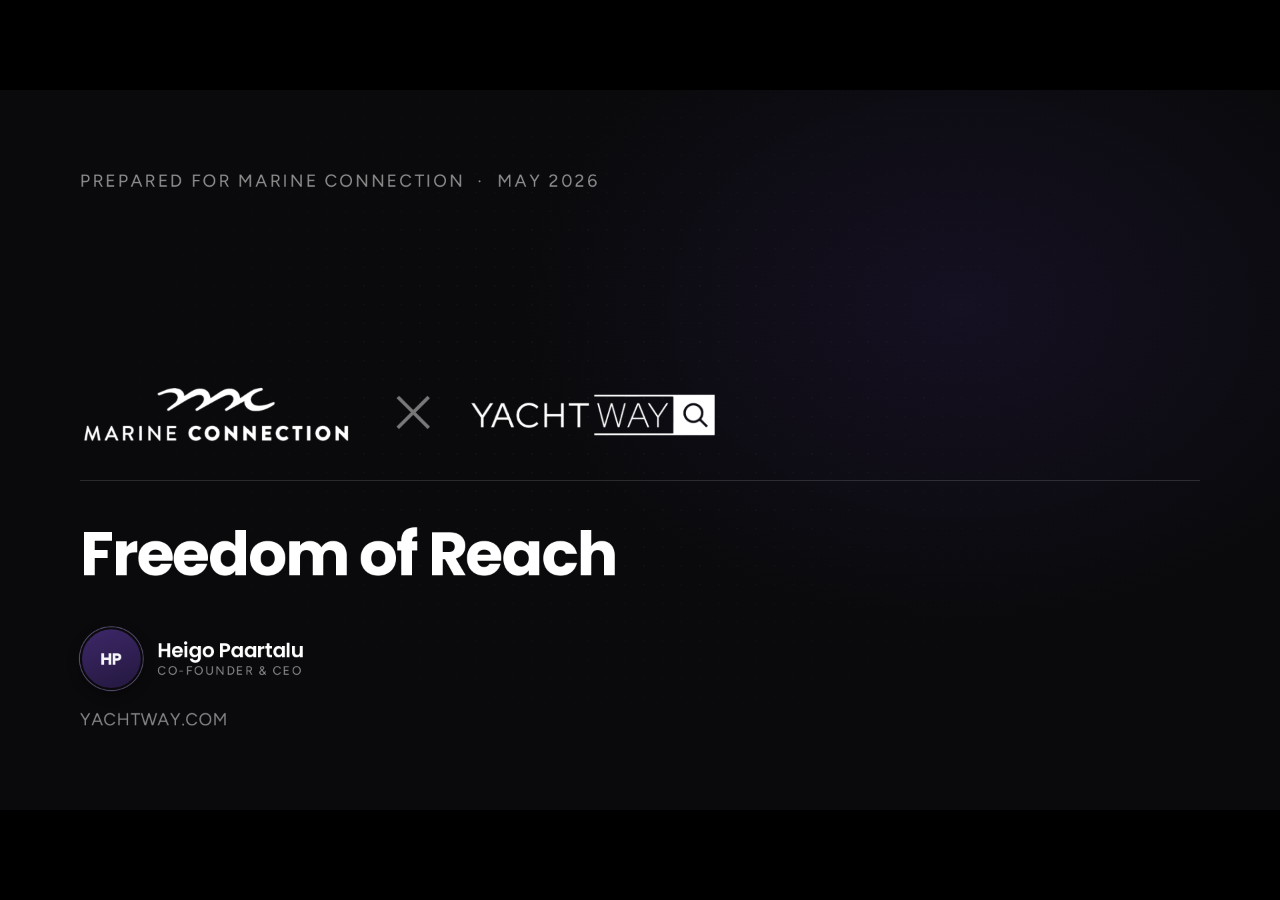
==== deck.html @ 51700440 "Add files via upload" ====
<!DOCTYPE html>
<html lang="en">
<head>
<meta charset="UTF-8" />
<title>YachtWay · Presentation</title>
<meta name="viewport" content="width=device-width, initial-scale=1.0" />
<template id="__bundler_thumbnail" data-bg-color="#1a0d33">
  <svg viewBox="0 0 1200 800" xmlns="http://www.w3.org/2000/svg">
    <rect width="1200" height="800" fill="#1a0d33"/>
    <text x="600" y="380" text-anchor="middle" font-family="Poppins, system-ui, sans-serif" font-weight="700" font-size="140" fill="#fff" letter-spacing="-4">YACHT</text>
    <text x="600" y="510" text-anchor="middle" font-family="Poppins, system-ui, sans-serif" font-weight="700" font-size="140" fill="#260754" letter-spacing="-4">WAY</text>
  </svg>
</template>
<link rel="stylesheet" href="tokens.css" />
<link rel="stylesheet" href="deck.css" />
<script src="https://unpkg.com/react@18.3.1/umd/react.development.js" integrity="sha384-hD6/rw4ppMLGNu3tX5cjIb+uRZ7UkRJ6BPkLpg4hAu/6onKUg4lLsHAs9EBPT82L" crossorigin="anonymous"></script>
<script src="https://unpkg.com/react-dom@18.3.1/umd/react-dom.development.js" integrity="sha384-u6aeetuaXnQ38mYT8rp6sbXaQe3NL9t+IBXmnYxwkUI2Hw4bsp2Wvmx4yRQF1uAm" crossorigin="anonymous"></script>
<script src="https://unpkg.com/@babel/standalone@7.29.0/babel.min.js" integrity="sha384-m08KidiNqLdpJqLq95G/LEi8Qvjl/xUYll3QILypMoQ65QorJ9Lvtp2RXYGBFj1y" crossorigin="anonymous"></script>
<script src="deck-stage.js"></script>
<script>
// Presenter sync: broadcast slide changes to a separate Presenter.html window
(function() {
  const KEY = 'yw-deck-slide';
  let bc;
  try { bc = new BroadcastChannel('yw-deck-sync'); } catch (e) {}
  window.addEventListener('message', (e) => {
    if (!e.data || typeof e.data.slideIndexChanged !== 'number') return;
    const payload = { index: e.data.slideIndexChanged, total: e.data.deckTotal || 0, t: Date.now() };
    try { localStorage.setItem(KEY, JSON.stringify(payload)); } catch (err) {}
    if (bc) bc.postMessage(payload);
  });
})();
</script>
<style>
.tbl { width:100%; border-collapse:collapse; font-size: 20px; }
.tbl th, .tbl td { padding:7px 14px; text-align:left; border-bottom:1px solid var(--b-light); vertical-align:middle; }
.tbl thead th { font-family:var(--font-mono); text-transform:uppercase; letter-spacing:.08em; font-size: 28px; color:var(--fg-muted); border-bottom:1px solid var(--b-strong); }
.tbl td.feat { font-family:var(--font-display); font-weight:600; font-size: 28px; }
.tbl td.dot { text-align:center; font-size: 28px; }
.tbl .col-us { background:rgba(74,44,138,.06); }
.tbl thead .col-us { color:#fff; background:transparent; }
.tbl thead .col-us span { display:inline-block; background:var(--accent); color:#fff; border-radius:999px; padding:6px 14px; font-family:var(--font-display); font-weight:700; font-size: 28px; letter-spacing:0; text-transform:none; }
.tbl .ck { color:var(--accent); font-weight:700; }
.tbl .dash { color:var(--fg-faint); }
.tbl.tbl-dense { font-size: 20px; }
.tbl.tbl-dense th, .tbl.tbl-dense td { padding:2px 10px; text-align:center; line-height:1.25; }
.tbl.tbl-dense td.feat { font-size: 20px; }
.tbl.tbl-dense td.dot { font-size: 28px; }
.tbl.tbl-dense thead th { font-size: 20px; }
.pill-warn { display:inline-block; background:#fde9b8; color:#7a5300; border-radius:999px; padding:2px 10px; font-family:var(--font-mono); font-size: 14px; letter-spacing:.04em; font-weight:600; }
.proof-grid { display:grid; grid-template-columns:repeat(3,1fr); gap:0; border-top:1px solid var(--b-on-dark); }
.proof-cell { padding:32px 28px; border-right:1px solid var(--b-on-dark); border-bottom:1px solid var(--b-on-dark); display:flex; flex-direction:column; gap:10px; }
.proof-cell:nth-child(3n) { border-right:none; }
.proof-num { font-family:var(--font-display); font-weight:600; font-size: 64px; line-height:1; letter-spacing:-.025em; color:#fff; }
.proof-cap { font-family:var(--font-mono); font-size: 20px; letter-spacing:.08em; text-transform:uppercase; color:rgba(255,255,255,.55); line-height:1.3; }
.layer-grid { display:grid; grid-template-columns:repeat(3,1fr); gap:24px; }
.layer { border-radius:16px; padding:20px; display:flex; flex-direction:column; gap:8px; }
.layer .item { padding:7px 0; }
.layer .name { font-family:var(--font-display); font-weight:600; font-size: 28px; color:#fff; line-height:1.2; }
.layer .meta { font-size: 20px; color:rgba(255,255,255,.62); line-height:1.35; }
.layer.earn { background:linear-gradient(150deg,#1a0d33 0%,#0a0a0c 100%); border:1px solid rgba(111,69,196,.32); }
.layer.choose { background:rgba(255,255,255,.04); border:1px solid var(--b-on-dark); }
.layer.free { background:rgba(255,255,255,.02); border:1px dashed var(--b-on-dark-strong); }
.layer h4 { font-family:var(--font-mono); font-size: 20px; letter-spacing:.12em; text-transform:uppercase; color: rgba(255,255,255,.6); margin:0; }
.layer .name { font-family:var(--font-display); font-weight:600; font-size: 28px; color:#fff; }
.layer .meta { font-size: 20px; color:rgba(255,255,255,.62); line-height:1.4; }
.layer .item { padding:12px 0; border-top:1px solid var(--b-on-dark); }
.layer .item:first-of-type { border-top:none; padding-top:0; }
.frame-stat { display:grid; grid-template-columns:1fr 1fr; gap:0; border-top:1px solid var(--b-on-dark); margin-top:24px; }
.frame-stat .cell { padding:20px 24px 20px 0; border-bottom:1px solid var(--b-on-dark); border-right:1px solid var(--b-on-dark); }
.frame-stat .cell:nth-child(2n) { border-right:none; padding-left:32px; }
.frame-stat .num { font-family:var(--font-display); font-weight:600; font-size: 64px; line-height:1; color:#fff; letter-spacing:-.02em; }
.frame-stat .lbl { font-family:var(--font-mono); font-size: 20px; letter-spacing:.08em; text-transform:uppercase; color: rgba(255,255,255,.6); margin-top:10px; line-height:1.3; }
.market-bar { display:grid; grid-template-columns:1fr 100px; gap:14px; align-items:center; padding:8px 0; border-bottom:1px solid var(--b-light); }
.market-bar .name { font-family:var(--font-display); font-weight:600; font-size: 28px; color:var(--fg); }
.market-bar .pct { font-family:var(--font-display); font-weight:700; font-size: 28px; color:var(--accent); text-align:right; letter-spacing:-.02em; }
.market-bar .track { grid-column:1/3; height:8px; background:var(--b-light); border-radius:999px; overflow:hidden; margin-top:4px; }
.market-bar .fill-bar { height:100%; background:var(--accent); border-radius:999px; }
.partner-col { display:flex; flex-direction:column; gap:12px; }
.partner-col h4 { font-family:var(--font-mono); font-size: 20px; letter-spacing:.12em; text-transform:uppercase; color: rgba(255,255,255,.6); margin:0 0 8px; padding-bottom:12px; border-bottom:1px solid var(--b-on-dark); }
.partner-col .name { font-family:var(--font-display); font-weight:600; font-size: 28px; color:#fff; line-height:1.2; }
.partner-col .sub { font-size: 20px; color:rgba(255,255,255,.55); line-height:1.4; }
.trust-grid { display:grid; grid-template-columns:1fr 1fr; gap:24px; }
.cite { font-family:var(--font-mono); font-size: 20px; color:rgba(255,255,255,.4); letter-spacing:.04em; line-height:1.5; }
.is-light .cite, .is-light-alt .cite { color:var(--fg-faint); }
</style>
<script type="application/json" id="speaker-notes">
[
  "Thank you for the time. I am Heigo, co-founder and CEO of YachtWay. We have built something specifically relevant for a brokerage like HMY, and I want to walk you through how it would benefit you. Three parts today: where buyers actually start, what we have built to capture that, and how this lands for HMY specifically. Then a live walkthrough. Questions anytime.",
  "Where buyers actually start. The NMMA, the National Marine Manufacturers Association, commissioned Ipsos, a global market research firm, to study exactly this. Fifteen hundred buyers, surveyed in 2025. What they found was that the majority start with friends and family, articles, social media, and YouTube.\nListing sites do not even crack the top four - pretty ironic but we knew that. \n\nLegacy listing platforms are not where buyers discover boats. They are where buyers look up your phone number after they have already seen the vessel they like somewhere else.\n\nThis study is the cornerstone of what YachtWay was built on.",
  "Discovery happens on socials. Decisions are made on the listing site. And that deserves more than a 90s experience. Modern tools, video, 3D tours, performance data, scheduling. That is the part YachtWay invests in.",
  "And here is the proof, on your own listing. I ran this incognito, the same way a buyer would. Search yachts for sale on Google. Position one, YachtWorld, the legacy incumbent. Position two, YachtWay. Position four, HMY Yachts. Between you and YachtWorld on page one of Google, sits one listing platform. That is YachtWay. Scroll five pages. No other listing platform appears. The only company sending buyers down the funnel toward HMY, that you are not paying tens of thousands of dollars a month to, is the one in second place.",
  "And this is where they land. Award-winning design. Modern, clean, built for one thing, make buying a yacht feel simple. Live streams up top, vessels for sale below, filters that actually work. Everything a serious buyer needs to evaluate and shortlist in one place. We did not build a listing wall. We built a buying experience that educates and converts.",
  "Same Semrush export, same date, April 2026. Four numbers. First, organic growth, we are up two hundred and thirty-one times in twenty-four months, while the legacy incumbent dropped sixty percent over the same window. Second, visits per listing, we deliver over four visitors per listing per month. The next three platforms combined deliver zero point seven seven. Third, social reach, two point one eight million people every month across YouTube, Instagram, Facebook, roughly twice the legacy and challenger sites combined. Fourth, Google. Run an incognito search for yachts for sale. Page one is YachtWorld, Boat International, YachtWay, IYC. We are the only listing platform besides legacy on the front page. Scroll five pages, nobody else appears.",
  "And This is the last thirty days. April to May 2026, U.S. organic search. YachtWay grew thirty-four percent in a single month. Every other platform we track either declined or barely held even. ",
  "Distribution is the whole game. 2.2 million followers across five owned channels. Thirty million views in the last ninety days. A hundred and four thousand hours of watch time on YouTube. Seventy-two thousand net new followers in a single quarter. Seventy-one percent of the YouTube Main audience sits in the thirty-five to sixty-four age bracket, the luxury yacht bracket, and twenty-eight percent of views come from the United States. This is the audience that buys yachts. Buyers find boats on social, they research on YachtWay. Both audiences live here.",
  "The market is no longer won at the listing stage. It is won at discovery, on social, where buyers form brand preference before they ever search for a specific boat. Every year, more brands launch. Competition for attention tightens. The shipyards capturing buyers today are the ones present in the buyer’s feed, not the ones waiting at the bottom of a search funnel. If your brand is not in the discovery stage, no listing platform can recover the buyer. The neighborhood matters, and so does the moment the buyer arrives there.",
  "Now the receipts. This is MarineSource on Semrush, pulled May 20. Two hundred and six thousand backlinks. Almost twenty thousand keywords. Authority 24. And organic traffic, six hundred and twenty-six visits a month, down eleven percent. ",
  "Rightboat. Authority 37, the highest of this group. Five hundred and eighty thousand backlinks. Fifty thousand keywords. Organic traffic thirty-six thousand a month, up two point three percent. Treading water at best.",
  "Yachtr. Authority 32. Two hundred and twenty-three thousand backlinks. Organic traffic two thousand nine hundred visits a month, down seventy-one percent. The collapse is real and it is happening in real time.",
  "And now look at YachtWorld  Authority score 58. Thirteen point four million backlinks. Five hundred and twelve thousand organic keywords. Organic traffic eight hundred and one thousand a month. And while it looks flat. Until you zoom out. Over the last twenty-four months they have lost roughly twenty percent of their organic traffic. For a brand this size, twenty percent is an alarming number and a lot of traffic walking out the door. The signal is clear. Backlinks and domain score are no longer the main drivers of search performance. Google's ranking requirements have changed. The biggest legacy platform has all the legacy SEO advantages, and is still bleeding.",
  "And here we are. YachtWay. Authority 28, not the highest. Only seventeen hundred backlinks, the lowest of the group. But organic traffic twenty-two thousand two hundred, up thirty-one percent. And sixteen thousand four hundred keywords, up eight percent. We are not winning on legacy SEO metrics. We are winning on what comes next. And btw we have done it with less than 3000 listings on the pltatform with 1700 backlinks. ",
  "Website features. One modern site, every part of your business in it. Brands, team, catalog, about, events, news. New listing on YachtWay? It posts to your website automatically. Leads route straight to your inbox. Mobile-first, fast, branded as you. You update once, everything stays in sync.",
  "Before we dive into individual features, here is what they all live inside. This is the YachtWay listing page. One page, one link, everything a buyer needs. Video, 3D Tour, photos, specs, NautiX range calculator, Ask Waylo chat trained on this specific vessel, your contact card pinned. Today most brokers send their buyers a PDF. The buyer opens it, reads it, closes it, and goes back to Google. With a YachtWay link, the buyer never has to leave. Every minute they spend exploring stays inside your sales funnel. Your name, your face, your phone, stays at the top of the page. This is the wrapper that ties everything you are about to see together.",
  "Buyer experience. Three tools that shorten the sales cycle. Three D Tour, NautiX, Ask Waylo. The walkthrough so buyers see the boat before they board. The trip calculator so they know if the boat fits their life. The AI so they get answers at two in the morning. The buyer arrives on the call already knowing the boat.",
  "",
  "Schedule a Tour. The buyer picks a time slot from your live calendar. In-person or video. Times shown in the vessel's local timezone. Confirmed request lands in your inbox with name, email, and phone number. You stop chasing. They commit before they show up.",
  "YachtWay LIVE. The way I want you to think about it is, one showing equals one hundred showings. The broker streams the boat live, from the dock or from the deck. Buyers around the world tune in at the same time. After the session ends, we repost it to the YachtWay YouTube channel, which is over five hundred thousand subscribers, and across our social feeds. One showing keeps generating views and inquiries for weeks. The view count sits on the listing as social proof. Sales cycles shrink because by the time a serious buyer reaches you, they have already seen the boat move.",
  "Events. You can build a private event, add the vessels on display, set the hours, invite specific buyers, and share one link. Track every metric, guests, RSVPs, views, impressions, pending requests. This turns into a private boat show, runnable every week, with full attribution.",
  "Operations. The paperwork and the inventory, both handled. EasySign covers every doc, purchase agreements, listing agreements, commission docs, sent for signing, status tracked, all in one place. IYBA API sync brings your entire inventory across in one click, synced twice a day. No double-entry, no chasing.",
  "Listing Performance. Every new listing in your network is scored two ways the day it goes live. Heat Score grades the listing quality, photos, video, three D tour, spec depth, response time. Market Position grades the price against live market comps. Weekly digest in your inbox. Sort by score, the bottom of the list is your call list.",
  "Authorized dealer filter. This is a first in the industry. Buyers can sort yachts for sale by your authorized dealers in their region. New and pre-owned, side by side. Your brand integrity surfaced directly in search. No third-party listings polluting the result. Buyers in Monaco see the closest authorized dealer. Buyers in Miami see theirs. Every yacht in those results is sold by someone you stand behind.",
  "",
  "Price Range and Warranty. The single biggest reason buyers walk past a listing, no price. Ninety-eight percent of them do not reach out when the number's hidden. They scroll. They do not email. They are gone. We get it: new vessels vary by options and trim. So we built Price Range. Enter the base price and the fully-loaded price. Buyers see the window, you stay in control of the conversation. Same slide: warranty info. General, engine, hull, generator. Each with an expiration date. And buyers can filter for boats still under warranty, that is a search bucket nobody else surfaces today.",
  "NautiX performance data. For shipyards, we need real engine and speed data on every model. Send us the spreadsheet, one row per RPM, with speed and gallons per hour. We map it once and every listing of that model inherits accurate range, fuel burn, and trip estimates. One file per model covers every dealer carrying your boat. Buyers pre-qualify themselves on the range. You get serious leads, not browsers.",
  "YachtWay Studio. This is our in-house production team, available worldwide. Photo and video, 3D Tour, helicopter aerial, and the Spotlight on-camera walkthrough. Every shoot ships in 48 to 72 hours, edited, color-corrected, and ready to publish. And every shoot is automatically promoted across YachtWay's 1.9 million followers, no extra cost. Pricing is per foot. Standard 21 dollars per foot for Photo and Video, 8 per foot for 3D Tour. Become a Pass Holder for 199 a month and save 30 percent on every shoot. That is roughly 10 dollars off per foot, so the pass pays for itself in three bookings a year.",
  "AI Photo Enhance. For dealers outside our Studio service area or anyone with weak listing photos. Upload your existing image, our AI removes the trailer, drops the marina background, repaints the scene as open water, fixes the lighting. Result is a hero photo that stops the scroll. One enhanced image per listing, fully transparent to buyers, no watermark. Two dollars per image in the US, two Euro in Europe.",
  "Website redesign. The site is the dealership's front door. If buyers land there and the experience is dated, the entire pitch falls flat. We rebuild it on YachtWay infrastructure with live inventory sync. Branded storefront, dedicated SEO surface, every listing updated automatically. Same domain, same brand, modern shell. No more outdated brochure-ware.",
  "API Feed Pitch. The catalog. Every listing you create on YachtWay lands on your website automatically. Buyers get the same filters they already know from yachtway.com, make, model, condition, brand, length, price, location. Your full inventory, organized like a real platform, branded as you. One source of truth. One feed, two storefronts.",
  "API Feed Pitch. The listing page. Click into any vessel and the full YachtWay experience carries over. Schedule a Tour, NautiX, Waylo, 3D Tour, LIVE viewings, Events. The same depth buyers get on yachtway.com, branded as your company. Buyers stay longer, ask better questions, and arrive ready to talk.",
  "",
  "Data privacy. SOC 2 Type 1 and Type 2 certified. GDPR compliant. CCPA aligned. Those are the boxes we tick. The substance of what that means is the next slide.",
  "Pricing. Nineteen dollars per broker per month for the full platform, unlimited listings, all the tools. Sixty-nine per location per month for the branded storefront and dedicated SEO surface tied to that office. That is it. No setup fee, no signature platform line item, no syndication add-on, no per-listing fee. We will get into what we send back to brokers in revenue share later. For now, that is the unit math.",
  "Demo. Let me break from the deck and spend the rest of the time live. Tell me where to start.",
  "",
  ""
]
</script>
</head>
<body>
<!-- Hidden preload of team photos. The standalone bundler inlines each img
     here as a data: URL. The cover presenter strip resolves photo paths
     coming in via cfg.presenters[] back to these inlined data: srcs at
     render time. In dev (non-bundled), the paths already match so this is
     a no-op. Keep in sync with Sales Config's TEAM array. -->
<div id="team-photo-preload" style="display:none;" aria-hidden="true">
  <img data-team-photo="assets/team/debbie-pettibone-sm.png" src="assets/team/debbie-pettibone-sm.png" alt="">
  <img data-team-photo="assets/team/gianmarco-sessa-sm.png"  src="assets/team/gianmarco-sessa-sm.png"  alt="">
  <img data-team-photo="assets/team/heigo-paartalu-sm.png"   src="assets/team/heigo-paartalu-sm.png"   alt="">
  <img data-team-photo="assets/team/kristi-smith-sm.png"     src="assets/team/kristi-smith-sm.png"     alt="">
  <img data-team-photo="assets/team/mavil-gonzalez-sm.png"   src="assets/team/mavil-gonzalez-sm.png"   alt="">
</div>

<deck-stage width="1920" height="1080" data-om-id="b5da28be:7" style="--deck-rail-w: 188px;">

<!-- 01, COVER ───────────────────────────────────────────── -->
<section data-label="01 Cover" class="is-hero" data-om-id="b5da28be:8" data-screen-label="01 01 Cover" data-om-validate="no_overflowing_text,no_overlapping_text,slide_sized_text" data-deck-slide="0">
  <style>
    section[data-label="01 Cover"] .cover-presenters {
      display: flex;
      align-items: center;
      gap: 22px;
    }
    section[data-label="01 Cover"] .cp-stack {
      display: flex;
      align-items: center;
      flex-shrink: 0;
    }
    section[data-label="01 Cover"] .cp-stack .cp-avatar + .cp-avatar {
      margin-left: -24px;
    }
    section[data-label="01 Cover"] .cp-avatar {
      width: 88px;
      height: 88px;
      border-radius: 50%;
      overflow: hidden;
      background: linear-gradient(160deg, rgba(111,69,196,.5), rgba(74,44,138,.4));
      border: 3px solid #0a0a0c;
      box-shadow: 0 0 0 1.5px rgba(182,157,232,.5), 0 6px 18px rgba(0,0,0,.4);
      display: grid;
      place-items: center;
      flex-shrink: 0;
    }
    section[data-label="01 Cover"] .cp-avatar img {
      width: 100%;
      height: 100%;
      object-fit: cover;
    }
    section[data-label="01 Cover"] .cp-initials {
      font-family: var(--font-display);
      font-weight: 700;
      font-size: 24px;
      color: rgba(255,255,255,.95);
      letter-spacing: -.01em;
    }
    section[data-label="01 Cover"] .cp-meta {
      display: flex;
      flex-direction: column;
      gap: 2px;
      min-width: 0;
    }
    section[data-label="01 Cover"] .cp-name {
      font-family: var(--font-display);
      font-weight: 600;
      font-size: 30px;
      line-height: 1.15;
      letter-spacing: -.01em;
      color: #fff;
    }
    section[data-label="01 Cover"] .cp-title {
      font-family: var(--font-mono);
      font-size: 18px;
      letter-spacing: .14em;
      text-transform: uppercase;
      color: rgba(255,255,255,.55);
    }
    /* Multi-presenter rows. Each person on its own line. */
    section[data-label="01 Cover"] .cp-people {
      display: flex;
      flex-direction: column;
      gap: 8px;
    }
    section[data-label="01 Cover"] .cp-person {
      display: flex;
      align-items: baseline;
      gap: 12px;
      line-height: 1.2;
    }
    section[data-label="01 Cover"] .cp-pname {
      font-family: var(--font-display);
      font-weight: 600;
      font-size: 24px;
      letter-spacing: -.01em;
      color: #fff;
    }
    section[data-label="01 Cover"] .cp-pdiv {
      color: rgba(255,255,255,.35);
      font-family: var(--font-display);
      font-size: 20px;
    }
    section[data-label="01 Cover"] .cp-ptitle {
      font-family: var(--font-mono);
      font-size: 20px;
      letter-spacing: .12em;
      text-transform: uppercase;
      color: rgba(255,255,255,.55);
    }
  </style>
  <div class="dot-grid" data-om-id="b5da28be:9"></div>
  <div class="glow" data-om-id="b5da28be:10"></div>
  <div class="row between" style="position:relative;" data-om-id="b5da28be:11">
    <div class="mono" style="color: rgba(255,255,255,.55); letter-spacing: .14em;" data-om-id="b5da28be:12">PREPARED FOR MARINE CONNECTION &nbsp;·&nbsp; MAY 2026</div>
  </div>
  <div class="end" style="position:relative;" data-om-id="b5da28be:13">
    <!-- Lockup, center stage -->
    <div style="display:flex; align-items:center; gap: 56px; padding: 24px 0 36px; border-bottom: 1px solid rgba(255,255,255,.18);" data-om-id="b5da28be:14">
      <img data-dealer-logo alt="Dealer logo" src="[data-uri]" alt="Marine Connection" style="height: 96px; width: auto; display: block; filter: brightness(0) invert(1);" data-om-id="7225aadf:17">
      <span style="font-family: var(--font-display); font-weight: 200; font-size: 124px; color: rgba(255,255,255,.45); line-height: 1; letter-spacing: -.02em;" data-om-id="b5da28be:16">×</span>
      <img src="assets/brand/yachtway-white.png" alt="YachtWay" style="height: 61px; width: auto; display: block;" data-om-id="b5da28be:15">
    </div>
    <div class="spacer-lg" data-om-id="b5da28be:18"></div>
    <h1 class="h-cover" style="font-size: 92px; line-height: 1.0; display: flex; flex-direction: column; gap: 6px; margin: 0;" data-om-id="b5da28be:19"><em class="grad-frag" style="font-style:normal;display:block;">Freedom of Reach</em></h1>
    <div class="spacer-lg" data-om-id="51a2bbc1:24"></div>
    <div class="cover-presenters" data-presenter-strip>
      <!-- Presenter avatars + names. Rendered by personalization script
           from cfg.presenters (or cfg.presenterName / cfg.presenterTitle).
           Static fallback below is what shows when no config is applied. -->
      <div class="cp-stack">
        <div class="cp-avatar"><span class="cp-initials">HP</span></div>
      </div>
      <div class="cp-meta">
        <div class="cp-name">Heigo Paartalu</div>
        <div class="cp-title">Co-founder &amp; CEO</div>
      </div>
    </div>
    <div class="mono" style="color: rgba(255,255,255,.5); margin-top: 28px;" data-om-id="b5da28be:27">YACHTWAY.COM</div>
  </div>
  <div class="slide-meta" data-om-id="b5da28be:28"><span data-om-id="b5da28be:29">YachtWay × Marine</span></div>
</section>

<!-- 04, MARKET (light) ──────────────────────────────────── -->
<section data-label="02 Market" class="is-light" data-om-id="b5da28be:56" data-screen-label="02 02 Market" data-om-validate="no_overflowing_text,no_overlapping_text,slide_sized_text" data-deck-slide="1">
  <div class="eyebrow" data-om-id="b5da28be:57">Market</div>
  <div class="spacer" data-om-id="b5da28be:58"></div>
  <h2 class="h-1" style="font-size: 56px; line-height: 1.0;" data-om-id="b5da28be:59">The modern buyer does not start on a <em class="grad-frag" data-om-id="b5da28be:60">listing platform.</em></h2>
  <p class="body" style="margin-top: 12px; max-width: 1500px; color: var(--fg-muted); font-size: 24px;" data-om-id="b5da28be:63">NMMA / Ipsos, 1,500 respondents, fielded Aug–Sep 2025, published March 2026.</p>
  <div class="end" style="display: grid; grid-template-columns: 1.4fr 1fr; gap: 80px;" data-om-id="b5da28be:65">
    <div data-om-id="b5da28be:66">
      <div class="mono" style="color: var(--fg-muted); margin-bottom: 18px;" data-om-id="b5da28be:67">RECENT BUYERS · MOST INFLUENTIAL RESOURCES</div>
      <div class="market-bar" data-om-id="b5da28be:68">
        <div class="name" data-om-id="b5da28be:69">Friends, family, or colleagues</div>
        <div class="pct" data-om-id="b5da28be:70">36%</div>
        <div class="track" data-om-id="b5da28be:71"><div class="fill-bar" style="width: 100%;" data-om-id="b5da28be:72"></div></div>
      </div>
      <div class="market-bar" data-om-id="b5da28be:73">
        <div class="name" data-om-id="b5da28be:74">Online articles and reviews</div>
        <div class="pct" data-om-id="b5da28be:75">34%</div>
        <div class="track" data-om-id="b5da28be:76"><div class="fill-bar" style="width: 94%;" data-om-id="b5da28be:77"></div></div>
      </div>
      <div class="market-bar" data-om-id="b5da28be:78">
        <div class="name" data-om-id="b5da28be:79">Social media</div>
        <div class="pct" data-om-id="b5da28be:80">33%</div>
        <div class="track" data-om-id="b5da28be:81"><div class="fill-bar" style="width: 92%;" data-om-id="b5da28be:82"></div></div>
      </div>
      <div class="market-bar" data-om-id="b5da28be:83">
        <div class="name" data-om-id="b5da28be:84">YouTube &amp; video content</div>
        <div class="pct" data-om-id="b5da28be:85">29%</div>
        <div class="track" data-om-id="b5da28be:86"><div class="fill-bar" style="width: 81%;" data-om-id="b5da28be:87"></div></div>
      </div>
    </div>
    <div style="display: flex; flex-direction: column; gap: 24px; padding-top: 36px;" data-om-id="b5da28be:88">
      <div class="card-light" style="background: var(--bg-dark); color: #fff; border: none;" data-om-id="b5da28be:89">
        <div class="mono" style="color: rgba(255,255,255,.6); margin-bottom: 14px;" data-om-id="b5da28be:90">NOT IN THE TOP CITED</div>
        <div class="h-4" style="color: #fff; font-size: 28px;" data-om-id="b5da28be:91">Generic listing aggregators.</div>
        <p class="small" style="color: rgba(255,255,255,.65); margin-top: 14px;" data-om-id="b5da28be:92">Source: Discover Boating &amp; Ipsos, <em style="font-size: 26px;" data-om-id="b5da28be:93">Charting a Course for Growth, Handbook for Dealers</em>, March 2026.</p>
      </div>
      <p class="body" style="font-size: 28px;" data-om-id="b5da28be:94">The study's recommendation for dealers reads: <strong style="color: var(--fg);" data-om-id="b5da28be:95">"highly engaging, mobile-friendly tools that let users easily compare models."</strong> That is a description of YachtWay.</p>
    </div>
  </div>
  <div class="slide-meta" data-om-id="b5da28be:96"><span data-om-id="b5da28be:97">Market</span></div>
</section>

<section data-label="03 The Realization" class="is-hero" data-om-id="b5da28be:277" data-screen-label="03 03 The Realization" data-om-validate="no_overflowing_text,no_overlapping_text,slide_sized_text" data-deck-slide="2">
  <div class="dot-grid" data-om-id="b5da28be:278"></div>
  <div class="glow" data-om-id="b5da28be:279"></div>
  <div class="end" style="position: relative; display: flex; flex-direction: column; justify-content: center; gap: 32px; padding-top: 0;" data-om-id="b5da28be:280">
    <div class="mono" style="color: rgba(255,255,255,.5); letter-spacing: .18em;" data-om-id="b5da28be:281">3, THE REALIZATION</div>
    <div style="font-family: var(--font-display); font-weight: 700; font-size: 124px; line-height: 1.08; letter-spacing: -.04em; color: #fff; max-width: 1700px;" data-persona-copy='{"dealer":"Every lead on a legacy platform started somewhere. Today, <span style=\"color:#fff;text-shadow:-4px -4px 0 #260754, 4px -4px 0 #260754, -4px 4px 0 #260754, 4px 4px 0 #260754, -4px 0 0 #260754, 4px 0 0 #260754, 0 -4px 0 #260754, 0 4px 0 #260754;\">it starts on YachtWay</span>.","shipyard":"Your brand should not live in a <span style=\"color:#fff;text-shadow:-4px -4px 0 #260754, 4px -4px 0 #260754, -4px 4px 0 #260754, 4px 4px 0 #260754, -4px 0 0 #260754, 4px 0 0 #260754, 0 -4px 0 #260754, 0 4px 0 #260754;\">bad neighborhood online</span>."}' data-om-id="b5da28be:283">
      Every lead on a legacy platform started somewhere. Today, it usually starts on YachtWay.
    </div>
  </div>
  <div class="slide-meta" data-om-id="b5da28be:284"><span data-om-id="b5da28be:285">The realization</span></div>
</section>

<!-- THE REALIZATION ───────────────────────────────────── -->




<section data-label="05 Google Page 1" data-om-id="88d44658:497" data-screen-label="05 05 Google Page 1" data-om-validate="no_overflowing_text,no_overlapping_text,slide_sized_text" data-deck-slide="4">
  <div class="glow" data-om-id="88d44658:498"></div>
  <div class="dot-grid" data-om-id="88d44658:499"></div>
  <style>
    section[data-label="05 Google Page 1"] .serp-grid {
      display: grid;
      grid-template-columns: 0.8fr 1.2fr;
      gap: 56px;
      align-items: center;
      padding-top: 28px;
    }
    section[data-label="05 Google Page 1"] .serp-text {
      display: flex;
      flex-direction: column;
      gap: 22px;
    }
    section[data-label="05 Google Page 1"] .serp-callout {
      display: flex;
      flex-direction: column;
      gap: 10px;
      padding: 22px 28px;
      border-left: 3px solid var(--accent-on-dark);
      background: rgba(111,69,196,.06);
      border-radius: 0 14px 14px 0;
    }
    section[data-label="05 Google Page 1"] .serp-callout .pos {
      font-family: var(--font-mono);
      font-size: 16px;
      letter-spacing: .16em;
      color: rgba(255,255,255,.6);
      text-transform: uppercase;
    }
    section[data-label="05 Google Page 1"] .serp-callout .who {
      font-family: var(--font-display);
      font-weight: 700;
      font-size: 36px;
      line-height: 1.1;
      letter-spacing: -.02em;
      color: #fff;
    }
    section[data-label="05 Google Page 1"] .serp-img {
      position: relative;
    }
    section[data-label="05 Google Page 1"] .serp-img img {
      width: 100%;
      max-height: 760px;
      object-fit: contain;
      border-radius: 16px;
      box-shadow: 0 32px 80px -32px rgba(0,0,0,.7), 0 0 0 1px rgba(255,255,255,.08);
    }
  </style>

  <div class="eyebrow" data-om-id="88d44658:500">Google · "yachts for sale"</div>
  <div class="spacer" data-om-id="88d44658:501"></div>
  <h2 class="h-1" data-om-id="88d44658:502">Page 1 of Google has only two listing platforms. <em class="grad-frag" data-om-id="88d44658:503">Only one feels built for today.</em></h2>

  <div class="end" data-om-id="88d44658:504">
    <div class="serp-grid" data-om-id="88d44658:505">
      <div class="serp-text" data-om-id="88d44658:506">
        <p style="margin: 0; font-size: 26px; line-height: 1.4; color: rgba(255,255,255,.78);" data-om-id="88d44658:507"><strong style="color: #fff;" data-om-id="233f7b88:134">100,000+ people a month</strong> search "yachts for sale". YachtWay is one of the top results.</p>

        <div style="display: flex; flex-direction: column; gap: 12px; padding-top: 6px;" data-om-id="88d44658:508">
          <div class="serp-callout" data-om-id="88d44658:509">
            <div class="pos" data-om-id="88d44658:510">Position 1</div>
            <div class="who" data-om-id="88d44658:511">YachtWorld <span style="color: rgba(255,255,255,.5); font-weight: 500; font-size: 24px;" data-om-id="88d44658:512">· legacy incumbent</span></div>
          </div>
          <div class="serp-callout" style="border-left-color: #fff; background: rgba(255,255,255,.08);" data-om-id="88d44658:513">
            <div class="pos" style="color: #fff;" data-om-id="88d44658:514">Position 2</div>
            <div class="who" data-om-id="88d44658:515">YachtWay <span style="color: rgba(255,255,255,.6); font-weight: 500; font-size: 24px;" data-om-id="88d44658:516">· the only modern platform on page 1, climbing while everyone else fades</span></div>
          </div>
          <div class="serp-callout" style="border-left-color: rgba(255,255,255,.4); background: rgba(255,255,255,.02); display:none;" data-om-id="88d44658:517">
            <div class="pos" style="color: rgba(255,255,255,.6);" data-om-id="88d44658:518">Position 4</div>
            <div class="who" data-om-id="88d44658:519">Marine Connection <span style="color: rgba(255,255,255,.5); font-weight: 500; font-size: 24px;" data-om-id="88d44658:520">· your listing</span></div>
          </div>
        </div>

        <p style="margin: 12px 0 0; font-size: 22px; line-height: 1.4; color: rgba(255,255,255,.62);" data-om-id="88d44658:521">The next listing platform does not show up for another 3 to 5 pages.</p>
      </div>
      <div class="serp-img" data-om-id="88d44658:522">
        <img src="assets/serp/yachts-for-sale.png" alt="Google search results for yachts for sale" data-om-id="88d44658:523">
      </div>
    </div>
  </div>

  <div class="slide-meta" data-om-id="88d44658:524"><span data-om-id="88d44658:525">Google · Page 1</span></div>
</section>

<!-- 04b HMY COST -->



<!-- 05b YACHTWAY HOMEPAGE · the buying experience ──────────── -->
<section data-label="05b Homepage" data-screen-label="06 05b Homepage" data-om-validate="no_overflowing_text,no_overlapping_text,slide_sized_text" data-om-id="233f7b88:153" data-deck-slide="5">
  <div class="glow" data-om-id="233f7b88:154"></div>
  <div class="dot-grid" data-om-id="233f7b88:155"></div>

  <style>
    section[data-label="05b Homepage"] .hp-wrap {
      position: relative;
      padding-top: 0;
      display: grid;
      grid-template-columns: 1fr;
      gap: 20px;
    }
    section[data-label="05b Homepage"] .hp-headline {
      display: flex; flex-direction: column; gap: 16px;
      max-width: 1500px;
      margin: 0 auto;
      text-align: center;
      position: relative;
      z-index: 2;
    }
    section[data-label="05b Homepage"] .hp-headline h2 {
      margin: 0;
      font-family: var(--font-display);
      font-weight: 700;
      font-size: 56px;
      line-height: 1.05;
      letter-spacing: -.025em;
      color: #fff;
    }
    section[data-label="05b Homepage"] .hp-headline h2 em {
      font-style: normal;
      color: #fff;
      -webkit-text-fill-color: #fff;
      background: none;
    }
    section[data-label="05b Homepage"] .hp-headline p {
      margin: 0;
      font-size: 24px; line-height: 1.45;
      color: rgba(255,255,255,.70);
      max-width: 900px;
      align-self: center;
    }
    section[data-label="05b Homepage"] .hp-awards {
      display: flex;
      align-items: center;
      gap: 14px;
      margin-bottom: 16px;
    }
    section[data-label="05b Homepage"] .hp-awards .rdot {
      width: 144px; height: 144px;
      flex-shrink: 0;
      display: grid; place-items: center;
      background: #fff;
      border-radius: 14px;
      padding: 14px;
    }
    section[data-label="05b Homepage"] .hp-awards .rdot img {
      width: 100%; height: 100%; display: block;
      object-fit: contain;
    }
    }
    section[data-label="05b Homepage"] .hp-awards .meta {
      display: flex; flex-direction: column; gap: 2px;
      line-height: 1.1;
    }
    section[data-label="05b Homepage"] .hp-awards .count {
      font-family: var(--font-display);
      font-weight: 700;
      font-size: 36px;
      letter-spacing: -.02em;
      color: #fff;
    }
    section[data-label="05b Homepage"] .hp-awards .label {
      font-family: var(--font-mono);
      font-size: 16px;
      letter-spacing: .14em;
      text-transform: uppercase;
      color: rgba(255,255,255,.65);
    }
    section[data-label="05b Homepage"] .hp-frame-wrap {
      position: relative;
      max-width: 1700px;
      margin: 0 auto;
      width: 100%;
    }
    section[data-label="05b Homepage"] .hp-glow-bg {
      position: absolute;
      inset: -40px -40px auto -40px;
      height: 60%;
      background: radial-gradient(ellipse at center, rgba(111,69,196,.45) 0%, rgba(111,69,196,0) 70%);
      filter: blur(40px);
      pointer-events: none;
      z-index: 0;
    }
    section[data-label="05b Homepage"] .hp-frame {
      position: relative;
      z-index: 1;
      background: #1a1a1a;
      border-radius: 16px 16px 0 0;
      overflow: hidden;
      box-shadow:
        0 40px 120px rgba(0,0,0,.6),
        0 0 0 1px rgba(255,255,255,.08);
    }
    section[data-label="05b Homepage"] .hp-chrome {
      display: grid;
      grid-template-columns: auto 1fr auto;
      gap: 14px;
      align-items: center;
      padding: 14px 18px;
      background: linear-gradient(180deg, #2a2a2e 0%, #1a1a1e 100%);
      border-bottom: 1px solid rgba(255,255,255,.08);
    }
    section[data-label="05b Homepage"] .hp-chrome .dots {
      display: flex; gap: 8px;
    }
    section[data-label="05b Homepage"] .hp-chrome .dots i {
      width: 14px; height: 14px; border-radius: 50%;
      background: #444;
    }
    section[data-label="05b Homepage"] .hp-chrome .dots i:nth-child(1) { background: #ed6a5e; }
    section[data-label="05b Homepage"] .hp-chrome .dots i:nth-child(2) { background: #f4be4f; }
    section[data-label="05b Homepage"] .hp-chrome .dots i:nth-child(3) { background: #61c554; }
    section[data-label="05b Homepage"] .hp-chrome .url {
      background: rgba(255,255,255,.08);
      border-radius: 8px;
      padding: 8px 16px;
      max-width: 480px;
      margin: 0 auto;
      display: flex; align-items: center; gap: 8px;
      font-family: var(--font-mono);
      font-size: 16px;
      color: rgba(255,255,255,.85);
    }
    section[data-label="05b Homepage"] .hp-chrome .url .lock {
      color: rgba(255,255,255,.55);
      font-size: 13px;
    }
    section[data-label="05b Homepage"] .hp-chrome .actions {
      width: 70px;
    }
    section[data-label="05b Homepage"] .hp-frame img {
      display: block;
      width: 100%;
      height: auto;
    }
    section[data-label="05b Homepage"] .hp-frame::after {
      /* fade the bottom of the screenshot so it bleeds into the slide */
      content: "";
      position: absolute;
      left: 0; right: 0; bottom: 0;
      height: 14%;
      background: linear-gradient(180deg, rgba(0,0,0,0) 0%, rgba(10,10,12,1) 100%);
      pointer-events: none;
    }
    section[data-label="05b Homepage"] .hp-pills {
      display: flex; justify-content: center; gap: 14px; flex-wrap: wrap;
      position: relative;
      z-index: 2;
    }
    section[data-label="05b Homepage"] .hp-pill {
      display: inline-flex; align-items: center; gap: 10px;
      padding: 10px 18px;
      border-radius: 999px;
      background: rgba(255,255,255,.04);
      border: 1px solid rgba(255,255,255,.10);
      font-family: var(--font-mono);
      font-size: 16px;
      letter-spacing: .04em;
      color: rgba(255,255,255,.78);
    }
    section[data-label="05b Homepage"] .hp-pill .dot {
      width: 8px; height: 8px; border-radius: 50%;
      background: var(--accent-on-dark);
    }
  </style>

  <div class="hp-awards">
    <div class="rdot"><img src="assets/brand/reddot-award.png" alt="Red Dot Award" /></div>
    <div class="meta">
      <span class="count">3× winner</span>
    </div>
  </div>

  <div class="hp-wrap" data-om-id="233f7b88:157">
    <div class="hp-headline" data-om-id="233f7b88:158">
      <h2 data-om-id="233f7b88:159">The moment buyers and sellers realize <em data-om-id="233f7b88:160">the neighborhood matters.</em></h2>
    </div>

    <div class="hp-frame-wrap" data-om-id="233f7b88:161">
      <div class="hp-glow-bg" data-om-id="233f7b88:162"></div>
      <div class="hp-frame" data-om-id="233f7b88:163">
        <img src="assets/features/homepage-min.jpg" alt="YachtWay homepage" data-om-id="233f7b88:172">
      </div>
    </div>
  </div>

  <div class="slide-meta" data-om-id="233f7b88:173"><span data-om-id="233f7b88:174">YachtWay homepage</span></div>
</section>


<!-- THE MATH ──────────────────────────────────────────── -->
<section data-label="06 The Math" data-om-id="defd1c8b:167" data-screen-label="07 06 The Math" data-om-validate="no_overflowing_text,no_overlapping_text,slide_sized_text" data-deck-slide="6">
  <div class="glow" data-om-id="defd1c8b:168"></div>
  <div class="dot-grid" data-om-id="defd1c8b:169"></div>
  <style>
    section[data-label="06 The Math"] .vgrid { display: grid; grid-template-columns: 1fr 1fr; gap: 22px; padding-top: 22px; }
    section[data-label="06 The Math"] .vcard { border: 1px solid var(--b-on-dark); border-radius: 16px; padding: 24px 28px; display: flex; flex-direction: column; gap: 16px; min-height: 320px; }
    section[data-label="06 The Math"] .vcard.featured { background: linear-gradient(155deg, rgba(74,44,138,.18) 0%, transparent 80%); border-color: rgba(111,69,196,.35); }
    section[data-label="06 The Math"] .vlabel { font-family: var(--font-mono); font-size: 18px; letter-spacing: .14em; color: rgba(255,255,255,.6); text-transform: uppercase; }
    section[data-label="06 The Math"] .vhero { font-family: var(--font-display); font-weight: 700; font-size: 64px; line-height: 1; letter-spacing: -.04em; color: #fff; }
    section[data-label="06 The Math"] .vhero .delta { font-size: 32px; color: #ff7a59; margin-left: 14px; letter-spacing: -.02em; }

    /* horizontal bar rows */
    section[data-label="06 The Math"] .barchart { display: flex; flex-direction: column; gap: 8px; margin-top: auto; }
    section[data-label="06 The Math"] .bar { display: grid; grid-template-columns: 130px 1fr 80px; align-items: center; gap: 12px; font-size: 18px; }
    section[data-label="06 The Math"] .bar .bn { color: rgba(255,255,255,.7); }
    section[data-label="06 The Math"] .bar.us .bn { color: #fff; font-weight: 700; }
    section[data-label="06 The Math"] .bar .bt { height: 14px; background: rgba(255,255,255,.05); border-radius: 4px; overflow: hidden; }
    section[data-label="06 The Math"] .bar .bf { height: 100%; background: rgba(255,255,255,.32); border-radius: 4px; }
    section[data-label="06 The Math"] .bar.us .bf { background: #fff; }
    section[data-label="06 The Math"] .bar .bv { font-family: var(--font-display); font-weight: 700; font-size: 20px; color: #fff; text-align: right; letter-spacing: -.01em; }
    section[data-label="06 The Math"] .bar.us .bv { color: #fff; font-weight: 700; }

    /* growth twin-arrow visual */
    section[data-label="06 The Math"] .twinarrows { display: grid; grid-template-columns: 1fr 1fr; gap: 18px; margin-top: auto; align-items: end; }
    section[data-label="06 The Math"] .arrow-col { display: flex; flex-direction: column; gap: 8px; align-items: stretch; }
    section[data-label="06 The Math"] .arrow-bar { height: 14px; border-radius: 4px; }
    section[data-label="06 The Math"] .arrow-bar.up { background: #fff; }
    section[data-label="06 The Math"] .arrow-bar.down { background: #ff7a59; opacity: .8; }
    section[data-label="06 The Math"] .arrow-cap { font-family: var(--font-mono); font-size: 14px; letter-spacing: .12em; color: rgba(255,255,255,.55); text-transform: uppercase; }
    section[data-label="06 The Math"] .arrow-num { font-family: var(--font-display); font-weight: 700; font-size: 40px; line-height: 1; letter-spacing: -.03em; }

    /* SERP visual */
    section[data-label="06 The Math"] .serp { display: flex; flex-direction: column; gap: 6px; margin-top: auto; background: rgba(255,255,255,.04); border-radius: 10px; padding: 14px 18px; }
    section[data-label="06 The Math"] .serp-row { display: grid; grid-template-columns: 28px 1fr auto; gap: 12px; align-items: center; padding: 6px 0; font-size: 18px; }
    section[data-label="06 The Math"] .serp-row .dot { width: 10px; height: 10px; border-radius: 50%; background: rgba(255,255,255,.4); justify-self: center; }
    section[data-label="06 The Math"] .serp-row.us .dot { background: #fff; width: 14px; height: 14px; }
    section[data-label="06 The Math"] .serp-row.us .name { color: #fff; font-weight: 700; }
    section[data-label="06 The Math"] .serp-row .name { color: rgba(255,255,255,.78); }
    section[data-label="06 The Math"] .serp-row .pos { font-family: var(--font-mono); font-size: 14px; color: rgba(255,255,255,.55); letter-spacing: .08em; }
    section[data-label="06 The Math"] .serp-row.us .pos { color: #fff; font-weight: 600; }
    section[data-label="06 The Math"] .serp-row.miss .name, .serp-row.miss .pos { color: rgba(255,122,89,.7); }
  </style>

  <div class="eyebrow" data-om-id="defd1c8b:170">The math</div>
  <div class="spacer" data-om-id="defd1c8b:171"></div>
  <h2 class="h-1" data-om-id="defd1c8b:172">Same Semrush export. <em class="grad-frag" data-om-id="defd1c8b:173">Same date.</em></h2>

  <div class="end vgrid" data-om-id="defd1c8b:174">

    <!-- TILE: Organic growth (twin arrows up vs down) -->
    <div class="vcard featured" data-om-id="defd1c8b:175">
      <div class="vlabel" data-om-id="defd1c8b:176">Organic growth · 24 months</div>
      <div class="vhero" data-om-id="defd1c8b:177">+231×<span class="delta" data-om-id="defd1c8b:178"><span style="display:block;color:rgba(255,255,255,.85);" data-om-id="233f7b88:187">YachtWay</span>newer entrants down 60%</span></div>
      <div class="twinarrows" data-om-id="defd1c8b:179">
        <div class="arrow-col" data-om-id="defd1c8b:180">
          <div class="arrow-cap" data-om-id="defd1c8b:181">YachtWay</div>
          <div class="arrow-bar up" style="width: 100%;" data-om-id="defd1c8b:182"></div>
          <div class="arrow-num" style="color: rgba(255,255,255,.6);" data-om-id="defd1c8b:183">+231×</div>
        </div>
        <div class="arrow-col" data-om-id="defd1c8b:184">
          <div class="arrow-cap" style="text-align: right;" data-om-id="defd1c8b:185">Other platforms</div>
          <div class="arrow-bar down" style="width: 60%; margin-left: auto;" data-om-id="defd1c8b:186"></div>
          <div class="arrow-num" style="color: #ff7a59; text-align: right;" data-om-id="defd1c8b:187">−60%</div>
        </div>
      </div>
    </div>

    <!-- TILE: Visits per listing -->
    <div class="vcard" data-om-id="defd1c8b:188">
      <div class="vlabel" data-om-id="defd1c8b:189">Visits per listing</div>
      <div class="vhero" data-om-id="defd1c8b:190">4.07<span class="delta" style="color: rgba(255,255,255,.5);" data-om-id="defd1c8b:191">vs. 0.77 combined</span></div>
      <div class="barchart" data-om-id="defd1c8b:192">
        <div class="bar us" data-om-id="defd1c8b:193"><div class="bn" data-om-id="defd1c8b:194">YachtWay</div><div class="bt" data-om-id="defd1c8b:195"><div class="bf" style="width: 100%;" data-om-id="defd1c8b:196"></div></div><div class="bv" data-om-id="defd1c8b:197">4.07</div></div>
        <div class="bar" data-om-id="defd1c8b:198"><div class="bn" data-om-id="defd1c8b:199">Rightboat</div><div class="bt" data-om-id="defd1c8b:200"><div class="bf" style="width: 10.8%;" data-om-id="defd1c8b:201"></div></div><div class="bv" data-om-id="defd1c8b:202">0.44</div></div>
        <div class="bar" data-om-id="defd1c8b:203"><div class="bn" data-om-id="defd1c8b:204">Yachtr</div><div class="bt" data-om-id="defd1c8b:205"><div class="bf" style="width: 7.9%;" data-om-id="defd1c8b:206"></div></div><div class="bv" data-om-id="defd1c8b:207">0.32</div></div>
        <div class="bar" data-om-id="defd1c8b:208"><div class="bn" data-om-id="defd1c8b:209">MarineSource</div><div class="bt" data-om-id="defd1c8b:210"><div class="bf" style="width: 0.5%; min-width: 2px;" data-om-id="defd1c8b:211"></div></div><div class="bv" data-om-id="defd1c8b:212">0.009</div></div>
      </div>
    </div>

    <!-- TILE: Social reach -->
    <div class="vcard" data-om-id="defd1c8b:213">
      <div class="vlabel" data-om-id="defd1c8b:214">Monthly social reach</div>
      <div class="vhero" data-om-id="defd1c8b:215">2.18M<span class="delta" style="color: rgba(255,255,255,.5);" data-om-id="defd1c8b:216">~2× all four combined</span></div>
      <div class="barchart" data-om-id="defd1c8b:217">
        <div class="bar us" data-om-id="defd1c8b:218"><div class="bn" style="font-size: 20px;" data-om-id="defd1c8b:219">YachtWay</div><div class="bt" data-om-id="defd1c8b:220"><div class="bf" style="width: 100%;" data-om-id="defd1c8b:221"></div></div><div class="bv" data-om-id="defd1c8b:222">2.18M</div></div>
        <div class="bar" data-om-id="defd1c8b:223"><div class="bn" style="font-size: 20px;" data-om-id="defd1c8b:224">YachtWorld</div><div class="bt" data-om-id="defd1c8b:225"><div class="bf" style="width: 32.7%;" data-om-id="defd1c8b:226"></div></div><div class="bv" data-om-id="defd1c8b:227">712K</div></div>
        <div class="bar" data-om-id="defd1c8b:228"><div class="bn" style="font-size: 20px;" data-om-id="defd1c8b:229">MarineSource</div><div class="bt" data-om-id="defd1c8b:230"><div class="bf" style="width: 16.6%;" data-om-id="defd1c8b:231"></div></div><div class="bv" data-om-id="defd1c8b:232">362K</div></div>
        <div class="bar" data-om-id="defd1c8b:233"><div class="bn" style="font-size: 20px;" data-om-id="defd1c8b:234">Rightboat</div><div class="bt" data-om-id="defd1c8b:235"><div class="bf" style="width: 1.2%; min-width: 2px;" data-om-id="defd1c8b:236"></div></div><div class="bv" data-om-id="defd1c8b:237">26K</div></div>
        <div class="bar" data-om-id="defd1c8b:238"><div class="bn" style="font-size: 20px;" data-om-id="defd1c8b:239">Yachtr</div><div class="bt" data-om-id="defd1c8b:240"><div class="bf" style="width: 0.3%; min-width: 2px;" data-om-id="defd1c8b:241"></div></div><div class="bv" data-om-id="defd1c8b:242">5K</div></div>
      </div>
    </div>

    <!-- TILE: Google SERP -->
    <div class="vcard" data-om-id="defd1c8b:243">
      <div class="vlabel" data-om-id="defd1c8b:244">Google · "yachts for sale"</div>
      <div class="vhero" data-om-id="defd1c8b:245">Page 1.</div>
      <div class="serp" data-om-id="defd1c8b:246">
        <div class="serp-row" data-om-id="defd1c8b:247"><div class="dot" data-om-id="defd1c8b:248"></div><div class="name" style="font-size: 20px;" data-om-id="defd1c8b:249">YachtWorld</div><div class="pos" data-om-id="defd1c8b:250">PAGE 1 · #1</div></div>
        <div class="serp-row" data-om-id="defd1c8b:251"><div class="dot" data-om-id="defd1c8b:252"></div><div class="name" style="font-size: 20px;" data-om-id="defd1c8b:253">BOAT International</div><div class="pos" data-om-id="defd1c8b:254">PAGE 1 · #2</div></div>
        <div class="serp-row us" data-om-id="defd1c8b:255"><div class="dot" data-om-id="defd1c8b:256"></div><div class="name" style="font-size: 20px;" data-om-id="defd1c8b:257">YachtWay</div><div class="pos" data-om-id="defd1c8b:258">PAGE 1 · #3</div></div>
        <div class="serp-row" data-om-id="defd1c8b:259"><div class="dot" data-om-id="defd1c8b:260"></div><div class="name" style="font-size: 20px;" data-om-id="defd1c8b:261">IYC</div><div class="pos" data-om-id="defd1c8b:262">PAGE 1 · #4</div></div>
        <div class="serp-row miss" data-om-id="defd1c8b:263"><div class="dot" data-om-id="defd1c8b:264"></div><div class="name" style="font-size: 20px; color: rgb(245, 118, 118);" data-om-id="defd1c8b:265">MarineSource · Rightboat · Yachtr</div><div class="pos" data-om-id="defd1c8b:266">NOT ON P1–5</div></div>
      </div>
    </div>

  </div>

  <div class="slide-meta" data-om-id="defd1c8b:267"><span data-om-id="defd1c8b:268">The math</span></div>
</section>

<!-- 06 MONTH OVER MONTH LEADERBOARD ─────────────────── -->
<section data-label="07 Month over month" data-om-id="4e3cd67b:203" data-screen-label="08 07 Month over month" data-om-validate="no_overflowing_text,no_overlapping_text,slide_sized_text" data-deck-slide="7">
  <div class="glow" data-om-id="4e3cd67b:204"></div>
  <div class="dot-grid" data-om-id="4e3cd67b:205"></div>
  <style>
    section[data-label="07 Month over month"] .lb-row { display: grid; grid-template-columns: 1fr 1fr 160px; align-items: center; gap: 24px; padding: 18px 24px; border-top: 1px solid var(--b-on-dark); }
    section[data-label="07 Month over month"] .lb-row:last-of-type { border-bottom: 1px solid var(--b-on-dark); }
    section[data-label="07 Month over month"] .lb-row.us { background: rgba(111,69,196,.12); border-top: 1px solid rgba(111,69,196,.4); border-bottom: 1px solid rgba(111,69,196,.4); }
    section[data-label="07 Month over month"] .lb-name { font-family: var(--font-display); font-weight: 500; font-size: 28px; color: rgba(255,255,255,.78); }
    section[data-label="07 Month over month"] .lb-row.us .lb-name { color: #fff; font-weight: 700; }
    section[data-label="07 Month over month"] .lb-bar-cell { position: relative; height: 12px; background: rgba(255,255,255,.04); border-radius: 999px; overflow: visible; }
    section[data-label="07 Month over month"] .lb-zero { position: absolute; top: -8px; bottom: -8px; left: 50%; width: 1px; background: rgba(255,255,255,.18); }
    section[data-label="07 Month over month"] .lb-bar { position: absolute; top: 0; bottom: 0; border-radius: 999px; }
    section[data-label="07 Month over month"] .lb-bar.pos { background: rgba(255,255,255,.4); left: 50%; }
    section[data-label="07 Month over month"] .lb-bar.neg { background: #ff7a59; right: 50%; }
    section[data-label="07 Month over month"] .lb-row.us .lb-bar.pos { background: #fff; }
    section[data-label="07 Month over month"] .lb-val { font-family: var(--font-display); font-weight: 700; font-size: 32px; letter-spacing: -.02em; text-align: right; color: rgba(255,255,255,.7); }
    section[data-label="07 Month over month"] .lb-row.us .lb-val { color: rgba(255,255,255,.6); font-size: 40px; }
    section[data-label="07 Month over month"] .lb-val.neg { color: #ff7a59; }
  </style>

  <div class="eyebrow" data-om-id="4e3cd67b:206">Month over month</div>
  <div class="spacer" data-om-id="4e3cd67b:207"></div>
  <h2 class="h-1" data-om-id="4e3cd67b:208"><em class="grad-frag" data-om-id="4e3cd67b:209">+34%</em> in the last 30 days.</h2>
  <p class="lead" style="margin-top: 18px; max-width: 1500px; color: rgba(255,255,255,.78); font-size: 28px;" data-om-id="4e3cd67b:211">U.S. organic search traffic, May 2026 vs. April 2026. Same Semrush methodology.</p>

  <div class="end" style="display: flex; flex-direction: column; padding-top: 28px;" data-om-id="4e3cd67b:212">
    <div style="display: grid; grid-template-columns: 1fr 1fr 160px; align-items: baseline; gap: 24px; padding: 0 24px 14px;" data-om-id="4e3cd67b:213">
      <div class="mono" style="color: rgba(255,255,255,.5); font-size: 24px; letter-spacing: .16em;" data-om-id="4e3cd67b:214">PLATFORM</div>
      <div class="mono" style="color: rgba(255,255,255,.5); font-size: 24px; letter-spacing: .16em; text-align: center;" data-om-id="4e3cd67b:215">DECLINE  /  GROWTH</div>
      <div class="mono" style="color: rgba(255,255,255,.5); font-size: 24px; letter-spacing: .16em; text-align: right;" data-om-id="4e3cd67b:216">M/M %</div>
    </div>

    <div class="lb-row us" data-om-id="4e3cd67b:217">
      <div class="lb-name" data-om-id="4e3cd67b:218">YachtWay</div>
      <div class="lb-bar-cell" data-om-id="4e3cd67b:219"><div class="lb-zero" data-om-id="4e3cd67b:220"></div><div class="lb-bar pos" style="width: 50%;" data-om-id="4e3cd67b:221"></div></div>
      <div class="lb-val" data-om-id="4e3cd67b:222">+34%</div>
    </div>
    <div class="lb-row" data-om-id="4e3cd67b:223">
      <div class="lb-name" data-om-id="4e3cd67b:224">Rightboat</div>
      <div class="lb-bar-cell" data-om-id="4e3cd67b:225"><div class="lb-zero" data-om-id="4e3cd67b:226"></div><div class="lb-bar pos" style="width: 4%;" data-om-id="4e3cd67b:227"></div></div>
      <div class="lb-val" data-om-id="4e3cd67b:228">+2.3%</div>
    </div>
    <div class="lb-row" data-om-id="4e3cd67b:229">
      <div class="lb-name" data-om-id="4e3cd67b:230">YachtWorld</div>
      <div class="lb-bar-cell" data-om-id="4e3cd67b:231"><div class="lb-zero" data-om-id="4e3cd67b:232"></div><div class="lb-bar neg" style="width: 2%;" data-om-id="4e3cd67b:233"></div></div>
      <div class="lb-val neg" data-om-id="4e3cd67b:234">−1.6%</div>
    </div>
    <div class="lb-row" data-om-id="4e3cd67b:235">
      <div class="lb-name" data-om-id="4e3cd67b:236">MarineSource</div>
      <div class="lb-bar-cell" data-om-id="4e3cd67b:237"><div class="lb-zero" data-om-id="4e3cd67b:238"></div><div class="lb-bar neg" style="width: 12%;" data-om-id="4e3cd67b:239"></div></div>
      <div class="lb-val neg" data-om-id="4e3cd67b:240">−9.6%</div>
    </div>
    <div class="lb-row" data-om-id="4e3cd67b:241">
      <div class="lb-name" data-om-id="4e3cd67b:242">Yatco</div>
      <div class="lb-bar-cell" data-om-id="4e3cd67b:243"><div class="lb-zero" data-om-id="4e3cd67b:244"></div><div class="lb-bar neg" style="width: 18%;" data-om-id="4e3cd67b:245"></div></div>
      <div class="lb-val neg" data-om-id="4e3cd67b:246">−14%</div>
    </div>
    <div class="lb-row" data-om-id="4e3cd67b:247">
      <div class="lb-name" data-om-id="4e3cd67b:248">Yachtr</div>
      <div class="lb-bar-cell" data-om-id="4e3cd67b:249"><div class="lb-zero" data-om-id="4e3cd67b:250"></div><div class="lb-bar neg" style="width: 50%;" data-om-id="4e3cd67b:251"></div></div>
      <div class="lb-val neg" data-om-id="4e3cd67b:252">−72%</div>
    </div>

    <p style="margin: 16px 24px 0; font-size: 24px; color: #ffffff; letter-spacing: .04em;" data-om-id="4e3cd67b:253">Source: Semrush, U.S., May 2026. Six-platform sample.</p>
  </div>

  <div class="slide-meta" data-om-id="4e3cd67b:254"><span data-om-id="4e3cd67b:255">Month over month</span></div>
</section>

<!-- GOOGLE PAGE 1 -->


<!-- 10 THE FIVE-BOAT EXPERIMENT ──────────────────────── -->



<!-- THE RESTAURANT ───────────────────────────────────── -->

<!-- 13b REACH · audience stats (for both dealers + shipyards) ─────────── -->
<section data-label="13b Reach" data-screen-label="15 13b Reach" data-om-validate="no_overflowing_text,no_overlapping_text,slide_sized_text" data-om-id="233f7b88:506" data-deck-slide="14">
  <div class="glow" data-om-id="233f7b88:507"></div>
  <div class="dot-grid" data-om-id="233f7b88:508"></div>

  <style>
    section[data-label="13b Reach"] { padding-top: 64px; padding-bottom: 64px; }
    section[data-label="13b Reach"] h2.h-1 { font-size: 84px; line-height: .98; letter-spacing: -.035em; margin-bottom: 10px; }
    section[data-label="13b Reach"] .rch-sub {
      font-family: var(--font-mono); font-size: 16px; letter-spacing: .14em;
      text-transform: uppercase; color: rgba(255,255,255,.5);
    }
    section[data-label="13b Reach"] .rch-sub span { color: rgba(255,255,255,.6); }

    /* Hero stats row */
    section[data-label="13b Reach"] .rch-hero {
      display: grid;
      grid-template-columns: repeat(4, 1fr);
      gap: 0;
      margin-top: 44px;
      padding-top: 24px;
      border-top: 1px solid rgba(255,255,255,.14);
    }
    section[data-label="13b Reach"] .rch-stat { padding: 8px 28px 8px 0; border-right: 1px solid rgba(255,255,255,.10); }
    section[data-label="13b Reach"] .rch-stat:last-child { border-right: none; padding-right: 0; }
    section[data-label="13b Reach"] .rch-stat:nth-child(n+2) { padding-left: 28px; }
    section[data-label="13b Reach"] .rch-stat .num {
      font-family: var(--font-display); font-weight: 700;
      font-size: 96px; line-height: 1; letter-spacing: -.04em;
      color: #fff;
    }
    section[data-label="13b Reach"] .rch-stat .num em {
      font-style: normal;
      background: linear-gradient(95deg, #fff 0%, #fff 100%);
      -webkit-background-clip: text;
      background-clip: text;
      -webkit-text-fill-color: transparent;
    }
    section[data-label="13b Reach"] .rch-stat .lbl {
      font-family: var(--font-mono); font-size: 16px; letter-spacing: .12em;
      text-transform: uppercase; color: rgba(255,255,255,.55);
      margin-top: 12px; line-height: 1.4;
    }
    section[data-label="13b Reach"] .rch-stat .delta {
      display: inline-block; margin-top: 10px;
      padding: 3px 10px; border-radius: 999px;
      background: rgba(34,168,107,.15);
      color: #5fd398;
      font-family: var(--font-mono); font-size: 14px; letter-spacing: .04em;
      font-weight: 600;
    }

    /* Channel rail */
    section[data-label="13b Reach"] .rch-channels {
      margin-top: 56px;
      padding-top: 28px;
      border-top: 1px solid rgba(255,255,255,.10);
    }
    section[data-label="13b Reach"] .rch-clabel {
      font-family: var(--font-mono); font-size: 14px; letter-spacing: .14em;
      text-transform: uppercase; color: rgba(255,255,255,.45);
      margin-bottom: 18px;
    }
    section[data-label="13b Reach"] .rch-clabel strong { color: #fff; font-weight: 600; }
    section[data-label="13b Reach"] .rch-cgrid {
      display: grid;
      grid-template-columns: repeat(5, 1fr);
      gap: 18px;
    }
    section[data-label="13b Reach"] .rch-c {
      padding: 22px 24px;
      border: 1px solid rgba(255,255,255,.10);
      border-radius: 14px;
      background: rgba(255,255,255,.02);
      display: flex; flex-direction: column; gap: 10px;
    }
    section[data-label="13b Reach"] .rch-c.hero {
      background: linear-gradient(150deg, rgba(74,44,138,.20) 0%, rgba(10,10,12,.40) 100%);
      border-color: rgba(111,69,196,.35);
    }
    section[data-label="13b Reach"] .rch-c .platform {
      font-family: var(--font-mono); font-size: 14px; letter-spacing: .12em;
      text-transform: uppercase; color: rgba(255,255,255,.55);
      display: flex; align-items: center; gap: 8px;
    }
    section[data-label="13b Reach"] .rch-c .platform .ico {
      display: inline-block; width: 22px; height: 22px; border-radius: 6px;
      background: rgba(255,255,255,.08);
      color: #fff; font-weight: 800;
      font-family: var(--font-display);
      display: grid; place-items: center;
      font-size: 13px;
      letter-spacing: 0;
    }
    section[data-label="13b Reach"] .rch-c.fb .ico { background: #1877f2; }
    section[data-label="13b Reach"] .rch-c.yt .ico { background: #ff0000; }
    section[data-label="13b Reach"] .rch-c.ig .ico { background: linear-gradient(135deg, #f9ce34, #ee2a7b, #6228d7); }
    section[data-label="13b Reach"] .rch-c .followers {
      font-family: var(--font-display); font-weight: 700;
      font-size: 48px; line-height: 1; letter-spacing: -.025em;
      color: #fff;
    }
    section[data-label="13b Reach"] .rch-c .name {
      font-family: var(--font-body); font-size: 16px;
      color: rgba(255,255,255,.7);
      line-height: 1.3;
    }
    section[data-label="13b Reach"] .rch-c .name strong { color: #fff; font-weight: 600; }
    section[data-label="13b Reach"] .rch-c .growth {
      display: inline-block;
      padding: 3px 9px; border-radius: 999px;
      background: rgba(34,168,107,.16);
      color: #5fd398;
      font-family: var(--font-mono); font-size: 13px; letter-spacing: .02em;
      font-weight: 600;
      align-self: flex-start;
    }

    /* Audience footnote */
    section[data-label="13b Reach"] .rch-foot {
      margin-top: 28px;
      display: flex; gap: 40px;
      font-family: var(--font-mono); font-size: 16px; letter-spacing: .04em;
      color: rgba(255,255,255,.55);
    }
    section[data-label="13b Reach"] .rch-foot strong { color: #fff; font-weight: 600; }
  </style>

  <div class="eyebrow" data-om-id="233f7b88:509">Distribution · The audience that buys yachts</div>
  <div class="spacer" data-om-id="233f7b88:510"></div>
  <h2 class="h-1" data-om-id="233f7b88:511"><em class="grad-frag" data-om-id="233f7b88:512">2.2M followers.</em> 30M views last quarter.</h2>
  <div class="rch-sub" data-om-id="233f7b88:513">Jan 30 – Apr 29, 2026 &nbsp;·&nbsp; <span data-om-id="233f7b88:514">5 owned channels</span> &nbsp;·&nbsp; first-party data</div>

  <div class="end" style="margin-top: 0;" data-om-id="233f7b88:515">
    <div class="rch-hero" data-om-id="233f7b88:516">
      <div class="rch-stat" data-om-id="233f7b88:517">
        <div class="num" data-om-id="233f7b88:518"><em data-om-id="233f7b88:519">30M</em></div>
        <div class="lbl" data-om-id="233f7b88:520">Views<br data-om-id="233f7b88:521">last 90 days</div>
        <div class="delta" data-om-id="233f7b88:522">+85%</div>
      </div>
      <div class="rch-stat" data-om-id="233f7b88:523">
        <div class="num" data-om-id="233f7b88:524">2.4M</div>
        <div class="lbl" data-om-id="233f7b88:525">Reactions, shares,<br data-om-id="233f7b88:526">comments</div>
        <div class="delta" data-om-id="233f7b88:527">+98%</div>
      </div>
      <div class="rch-stat" data-om-id="233f7b88:528">
        <div class="num" data-om-id="233f7b88:529">104K</div>
        <div class="lbl" data-om-id="233f7b88:530">Hours watched<br data-om-id="233f7b88:531">on YouTube</div>
        <div class="delta" data-om-id="233f7b88:532">+74%</div>
      </div>
      <div class="rch-stat" data-om-id="233f7b88:533">
        <div class="num" data-om-id="233f7b88:534">+72K</div>
        <div class="lbl" data-om-id="233f7b88:535">Net new followers<br data-om-id="233f7b88:536">last 90 days</div>
        <div class="delta" data-om-id="233f7b88:537">+128%</div>
      </div>
    </div>

    <div class="rch-channels" data-om-id="233f7b88:538">
      <div class="rch-clabel" data-om-id="233f7b88:539">Where the audience lives &nbsp;·&nbsp; <strong data-om-id="233f7b88:540">5 channels across YouTube, Instagram, Facebook</strong></div>
      <div class="rch-cgrid" data-om-id="233f7b88:541">
        <div class="rch-c hero fb" data-om-id="233f7b88:542">
          <div class="platform" data-om-id="233f7b88:543"><span class="ico" data-om-id="233f7b88:544">f</span>Facebook</div>
          <div class="followers" data-om-id="233f7b88:545">1.14M</div>
          <div class="name" data-om-id="233f7b88:546"><strong data-om-id="233f7b88:547">YachtWay Hub</strong></div>
          <div class="growth" data-om-id="233f7b88:548">+4.7% / 28d</div>
        </div>
        <div class="rch-c yt" data-om-id="233f7b88:549">
          <div class="platform" data-om-id="233f7b88:550"><span class="ico" data-om-id="233f7b88:551">▶</span>YouTube</div>
          <div class="followers" data-om-id="233f7b88:552">555K</div>
          <div class="name" data-om-id="233f7b88:553"><strong data-om-id="233f7b88:554">Hub</strong> · @YachtWayHub</div>
          <div class="growth" data-om-id="233f7b88:555">+216% / 90d</div>
        </div>
        <div class="rch-c ig" data-om-id="233f7b88:556">
          <div class="platform" data-om-id="233f7b88:557"><span class="ico" data-om-id="233f7b88:558">◎</span>Instagram</div>
          <div class="followers" data-om-id="233f7b88:559">457K</div>
          <div class="name" data-om-id="233f7b88:560"><strong data-om-id="233f7b88:561">Hub</strong> · @yachtway_hub</div>
          <div class="growth" data-om-id="233f7b88:562">+125% reach</div>
        </div>
        <div class="rch-c yt" data-om-id="233f7b88:563">
          <div class="platform" data-om-id="233f7b88:564"><span class="ico" data-om-id="233f7b88:565">▶</span>YouTube</div>
          <div class="followers" data-om-id="233f7b88:566">18.6K</div>
          <div class="name" data-om-id="233f7b88:567"><strong data-om-id="233f7b88:568">Main</strong> · @yachtway</div>
          <div class="growth" data-om-id="233f7b88:569">+57% subs</div>
        </div>
        <div class="rch-c ig" data-om-id="233f7b88:570">
          <div class="platform" data-om-id="233f7b88:571"><span class="ico" data-om-id="233f7b88:572">◎</span>Instagram</div>
          <div class="followers" data-om-id="233f7b88:573">14.2K</div>
          <div class="name" data-om-id="233f7b88:574"><strong data-om-id="233f7b88:575">Main</strong> · @yachtway</div>
          <div class="growth" data-om-id="233f7b88:576">+3.4%</div>
        </div>
      </div>
    </div>

    <div class="rch-foot" data-om-id="233f7b88:577">
      <div data-om-id="233f7b88:578"><strong data-om-id="233f7b88:579">71%</strong> aged 35–64 · the luxury yacht bracket</div>
      <div data-om-id="233f7b88:580"><strong data-om-id="233f7b88:581">91%</strong> male · main channel audience</div>
      <div data-om-id="233f7b88:582"><strong data-om-id="233f7b88:583">27.9%</strong> United States · top market</div>
    </div>
  </div>

  <div class="slide-meta" data-om-id="233f7b88:584"><span data-om-id="233f7b88:585">Reach</span></div>
</section>

<!-- 13c THE SHIFT · shipyard-only narrative bridge ─────────────────── -->
<section data-label="13c The Shift" class="is-hero" data-persona-only="shipyard" data-deck-skip="" data-screen-label="13c The Shift" data-om-validate="no_overflowing_text,no_overlapping_text,slide_sized_text">
  <div class="glow"></div>
  <div class="dot-grid"></div>

  <style>
    section[data-label="13c The Shift"] {
      padding-top: 56px;
      padding-bottom: 64px;
    }
    section[data-label="13c The Shift"] .sh-stage {
      display: flex; flex-direction: column;
      gap: 56px;
      padding-top: 0;
    }
    section[data-label="13c The Shift"] .sh-eyebrow {
      font-family: var(--font-mono);
      font-size: 22px;
      letter-spacing: .28em;
      text-transform: uppercase;
      color: rgba(255,255,255,.5);
    }
    section[data-label="13c The Shift"] .sh-headline {
      font-family: var(--font-display);
      font-weight: 700;
      font-size: 112px;
      line-height: 1.1;
      letter-spacing: -.04em;
      color: #fff;
      max-width: 1700px;
    }
    section[data-label="13c The Shift"] .sh-headline .crossed {
      position: relative;
      display: inline-block;
    }
    section[data-label="13c The Shift"] .sh-headline .tilt {
      display: inline-block;
      transform: rotate(45deg) translateY(6px);
      transform-origin: bottom left;
      color: #fff;
    }
    section[data-label="13c The Shift"] .sh-headline .tilt .dot {
      display: inline-block;
      color: #fff;
    }

    /* Journey rail: three stops, decision point lives at the first */
    section[data-label="13c The Shift"] .sh-journey {
      margin-top: 16px;
      padding-top: 36px;
      border-top: 1px solid rgba(255,255,255,.12);
    }
    section[data-label="13c The Shift"] .sh-decision-row {
      display: grid;
      grid-template-columns: 1fr 1fr 1fr;
      gap: 24px;
      margin-bottom: 6px;
    }
    section[data-label="13c The Shift"] .sh-decision-pill {
      align-self: flex-start;
      display: inline-flex; align-items: center; gap: 10px;
      padding: 8px 16px 8px 12px;
      background: #260754;
      border-radius: 999px;
      font-family: var(--font-mono);
      font-size: 14px; letter-spacing: .18em;
      text-transform: uppercase; color: #fff;
      font-weight: 700;
      box-shadow: 0 6px 20px rgba(38,7,84,.5);
      width: fit-content;
    }
    section[data-label="13c The Shift"] .sh-decision-pill::before {
      content: "●";
      font-size: 9px;
      color: #fff;
    }
    section[data-label="13c The Shift"] .sh-decision-arrow {
      width: 32px; height: 28px;
      margin-top: 4px;
      align-self: flex-start;
    }
    section[data-label="13c The Shift"] .sh-track {
      position: relative;
      display: grid;
      grid-template-columns: 1fr 1fr 1fr;
      gap: 24px;
      align-items: start;
      padding-top: 26px;
    }
    section[data-label="13c The Shift"] .sh-track::before {
      content: "";
      position: absolute;
      top: 22px;
      left: 14%; right: 14%;
      height: 2px;
      background: linear-gradient(90deg,
        #260754 0%,
        #260754 33%,
        rgba(255,255,255,.18) 33%,
        rgba(255,255,255,.18) 100%);
    }
    section[data-label="13c The Shift"] .sh-stop {
      display: flex; flex-direction: column; align-items: center;
      gap: 16px;
      text-align: center;
    }
    section[data-label="13c The Shift"] .sh-node {
      width: 44px; height: 44px;
      border-radius: 50%;
      background: rgba(10,10,12,1);
      border: 3px solid rgba(255,255,255,.20);
      display: grid; place-items: center;
      position: relative;
      z-index: 1;
    }
    section[data-label="13c The Shift"] .sh-stop.won .sh-node {
      background: #260754;
      border-color: #fff;
      box-shadow: 0 0 0 6px rgba(38,7,84,.30);
    }
    section[data-label="13c The Shift"] .sh-stop .stage {
      font-family: var(--font-mono);
      font-size: 22px; letter-spacing: .22em;
      text-transform: uppercase; color: rgba(255,255,255,.45);
    }
    section[data-label="13c The Shift"] .sh-stop.won .stage {
      color: rgba(255,255,255,.85);
    }
    section[data-label="13c The Shift"] .sh-stop .where {
      font-family: var(--font-display);
      font-weight: 700;
      font-size: 36px;
      line-height: 1.1;
      letter-spacing: -.02em;
      color: #fff;
    }
    section[data-label="13c The Shift"] .sh-stop.lost .where {
      color: #fff;
    }
    section[data-label="13c The Shift"] .sh-stop .caption {
      font-family: var(--font-body);
      font-size: 16px;
      line-height: 1.4;
      color: rgba(255,255,255,.55);
      max-width: 280px;
    }
    section[data-label="13c The Shift"] .sh-stop.lost .caption {
      color: rgba(255,255,255,.7);
    }
  </style>

  <div class="sh-stage">
    <div>
      <div class="sh-eyebrow">The shift</div>
      <div class="sh-headline" style="margin-top:24px;">By the time a buyer reaches a <span class="crossed">listing</span>, your brand has already won or los<span class="tilt">t<span class="dot">.</span></span></div>
    </div>

    <div class="sh-journey">
      <div class="sh-decision-row">
        <div style="display:inline-flex;flex-direction:column;align-items:center;width:fit-content;">
          <span class="sh-decision-pill" style="font-size: 20px;">Decision happens here</span>
          <svg class="sh-decision-arrow" viewBox="0 0 32 28" fill="none" xmlns="http://www.w3.org/2000/svg" style="margin-top:6px;">
            <path d="M16 2 L16 24 M8 16 L16 24 L24 16" stroke="#fff" stroke-width="3" stroke-linecap="round" stroke-linejoin="round"/>
          </svg>
        </div>
        <div></div>
        <div></div>
      </div>

      <div class="sh-track">
        <div class="sh-stop won">
          <div class="sh-node"></div>
          <div class="stage">Discovery</div>
          <div class="where">Social</div>
          <div class="caption" style="font-size: 19px;">Buyers form brand preference before they ever search for a boat.</div>
        </div>
        <div class="sh-stop">
          <div class="sh-node"></div>
          <div class="stage">Intent</div>
          <div class="where">Search</div>
          <div class="caption" style="font-size: 19px;">They look for the brand they already chose.</div>
        </div>
        <div class="sh-stop lost">
          <div class="sh-node"></div>
          <div class="stage">Action</div>
          <div class="where" style="color: rgb(255, 255, 255);">Listing</div>
          <div class="caption"><span style="color: rgb(150, 150, 150); font-size: 19px;">The brand has already won or lost. The listing platform cannot recover a buyer who has decided.</span></div>
        </div>
      </div>
    </div>
  </div>
</section>


<!-- 07 MarineSource ─────────────────────────────────── -->



<!-- 08 Rightboat ─────────────────────────────────── -->
<section data-label="08 MarineSource" data-deck-skip="" data-om-id="defd1c8b:321" data-screen-label="09 08 MarineSource" data-om-validate="no_overflowing_text,no_overlapping_text,slide_sized_text" data-deck-slide="8">
  <div class="glow" data-om-id="defd1c8b:322"></div>
  <div class="dot-grid" data-om-id="defd1c8b:323"></div>
  <div class="eyebrow" data-om-id="defd1c8b:324">Semrush · May 20 report</div>
  <div class="spacer" data-om-id="defd1c8b:325"></div>
  <h2 class="h-1" data-om-id="defd1c8b:326"><span style="font-family: var(--font-mono); font-weight: 500; letter-spacing: -.01em;" data-om-id="defd1c8b:327">marinesource.com</span><br data-om-id="defd1c8b:328"><em class="grad-frag" data-om-id="defd1c8b:329">Backlinks galore. Traffic going nowhere.</em></h2>

  <div class="end" style="display: grid; grid-template-columns: 320px 1fr; gap: 32px; padding-top: 28px; align-items: start;" data-om-id="defd1c8b:330">
    <div style="display: flex; flex-direction: column; gap: 0;" data-om-id="defd1c8b:331">
        <div style="padding: 14px 0; border-top: 1px solid var(--b-on-dark);" data-om-id="defd1c8b:332">
          <div class="mono" style="color: rgba(255,255,255,.6); font-size: 16px; letter-spacing: .14em;" data-om-id="defd1c8b:333">ORGANIC TRAFFIC</div>
          <div style="font-family: var(--font-display); font-weight: 700; font-size: 48px; line-height: 1.1; letter-spacing: -.03em; color: #fff; margin-top: 4px;" data-om-id="defd1c8b:334">626 <span style="font-size: 28px; color: #ff7a59;" data-om-id="defd1c8b:335">−11%</span></div>
        </div>
        <div style="padding: 14px 0; border-top: 1px solid var(--b-on-dark);" data-om-id="defd1c8b:336">
          <div class="mono" style="color: rgba(255,255,255,.6); font-size: 16px; letter-spacing: .14em;" data-om-id="defd1c8b:337">AUTHORITY SCORE</div>
          <div style="font-family: var(--font-display); font-weight: 700; font-size: 48px; line-height: 1.1; letter-spacing: -.03em; color: #fff; margin-top: 4px;" data-om-id="defd1c8b:338">24</div>
        </div>
        <div style="padding: 14px 0; border-top: 1px solid var(--b-on-dark);" data-om-id="defd1c8b:339">
          <div class="mono" style="color: rgba(255,255,255,.6); font-size: 16px; letter-spacing: .14em;" data-om-id="defd1c8b:340">BACKLINKS</div>
          <div style="font-family: var(--font-display); font-weight: 700; font-size: 48px; line-height: 1.1; letter-spacing: -.03em; color: #fff; margin-top: 4px;" data-om-id="defd1c8b:341">206K</div>
        </div>
        <div style="padding: 14px 0; border-top: 1px solid var(--b-on-dark);" data-om-id="defd1c8b:342">
          <div class="mono" style="color: rgba(255,255,255,.6); font-size: 16px; letter-spacing: .14em;" data-om-id="defd1c8b:343">ORG. KEYWORDS</div>
          <div style="font-family: var(--font-display); font-weight: 700; font-size: 48px; line-height: 1.1; letter-spacing: -.03em; color: #fff; margin-top: 4px;" data-om-id="defd1c8b:344">19.7K <span style="font-size: 28px; color: #ff7a59;" data-om-id="defd1c8b:345">−31%</span></div>
        </div>
    </div>
    <div style="background: #fff; border-radius: 12px; padding: 12px; box-shadow: 0 24px 60px -20px rgba(0,0,0,.5);" data-om-id="defd1c8b:346">
      <img src="assets/semrush/marinesource.png?v=3" alt="marinesource.com Semrush" style="width: 100%; height: auto; display: block; border-radius: 6px; max-height: 720px; object-fit: contain; object-position: top;" data-om-id="defd1c8b:347">
    </div>
  </div>

  <div class="slide-meta" data-om-id="defd1c8b:348"><span data-om-id="defd1c8b:349">marinesource.com</span></div>
</section>

<section data-label="09 Rightboat" data-deck-skip="" data-om-id="defd1c8b:350" data-screen-label="10 09 Rightboat" data-om-validate="no_overflowing_text,no_overlapping_text,slide_sized_text" data-deck-slide="9">
  <div class="glow" data-om-id="defd1c8b:351"></div>
  <div class="dot-grid" data-om-id="defd1c8b:352"></div>
  <div class="eyebrow" data-om-id="defd1c8b:353">Semrush · May 20 report</div>
  <div class="spacer" data-om-id="defd1c8b:354"></div>
  <h2 class="h-1" data-om-id="defd1c8b:355"><span style="font-family: var(--font-mono); font-weight: 500; letter-spacing: -.01em;" data-om-id="defd1c8b:356">rightboat.com</span><br data-om-id="defd1c8b:357"><em class="grad-frag" data-om-id="defd1c8b:358"></em></h2>

  <div class="end" style="display: grid; grid-template-columns: 320px 1fr; gap: 32px; padding-top: 28px; align-items: start;" data-om-id="defd1c8b:359">
    <div style="display: flex; flex-direction: column; gap: 0;" data-om-id="defd1c8b:360">
        <div style="padding: 14px 0; border-top: 1px solid var(--b-on-dark);" data-om-id="defd1c8b:361">
          <div class="mono" style="color: rgba(255,255,255,.6); font-size: 16px; letter-spacing: .14em;" data-om-id="defd1c8b:362">ORGANIC TRAFFIC</div>
          <div style="font-family: var(--font-display); font-weight: 700; font-size: 48px; line-height: 1.1; letter-spacing: -.03em; color: #fff; margin-top: 4px;" data-om-id="defd1c8b:363">36K <span style="font-size: 28px; color: rgba(255,255,255,.55);" data-om-id="defd1c8b:364">+2.3%</span></div>
        </div>
        <div style="padding: 14px 0; border-top: 1px solid var(--b-on-dark);" data-om-id="defd1c8b:365">
          <div class="mono" style="color: rgba(255,255,255,.6); font-size: 16px; letter-spacing: .14em;" data-om-id="defd1c8b:366">AUTHORITY SCORE</div>
          <div style="font-family: var(--font-display); font-weight: 700; font-size: 48px; line-height: 1.1; letter-spacing: -.03em; color: #fff; margin-top: 4px;" data-om-id="defd1c8b:367">37</div>
        </div>
        <div style="padding: 14px 0; border-top: 1px solid var(--b-on-dark);" data-om-id="defd1c8b:368">
          <div class="mono" style="color: rgba(255,255,255,.6); font-size: 16px; letter-spacing: .14em;" data-om-id="defd1c8b:369">BACKLINKS</div>
          <div style="font-family: var(--font-display); font-weight: 700; font-size: 48px; line-height: 1.1; letter-spacing: -.03em; color: #fff; margin-top: 4px;" data-om-id="defd1c8b:370">582K</div>
        </div>
        <div style="padding: 14px 0; border-top: 1px solid var(--b-on-dark);" data-om-id="defd1c8b:371">
          <div class="mono" style="color: rgba(255,255,255,.6); font-size: 16px; letter-spacing: .14em;" data-om-id="defd1c8b:372">PAID KEYWORDS</div>
          <div style="font-family: var(--font-display); font-weight: 700; font-size: 48px; line-height: 1.1; letter-spacing: -.03em; color: #fff; margin-top: 4px;" data-om-id="defd1c8b:373">59 <span style="font-size: 28px; color: #ff7a59;" data-om-id="defd1c8b:374">−27%</span></div>
        </div>
    </div>
    <div style="background: #fff; border-radius: 12px; padding: 12px; box-shadow: 0 24px 60px -20px rgba(0,0,0,.5);" data-om-id="defd1c8b:375">
      <img src="assets/semrush/rightboat.png?v=3" alt="rightboat.com Semrush" style="width: 100%; height: auto; display: block; border-radius: 6px; max-height: 720px; object-fit: contain; object-position: top;" data-om-id="defd1c8b:376">
    </div>
  </div>

  <div class="slide-meta" data-om-id="defd1c8b:377"><span data-om-id="defd1c8b:378">rightboat.com</span></div>
</section>

<!-- 09 Yachtr ─────────────────────────────────── -->
<section data-label="10 Yachtr" data-deck-skip="" data-om-id="defd1c8b:379" data-screen-label="11 10 Yachtr" data-om-validate="no_overflowing_text,no_overlapping_text,slide_sized_text" data-deck-slide="10">
  <div class="glow" data-om-id="defd1c8b:380"></div>
  <div class="dot-grid" data-om-id="defd1c8b:381"></div>
  <div class="eyebrow" data-om-id="defd1c8b:382">Semrush · May 20 report</div>
  <div class="spacer" data-om-id="defd1c8b:383"></div>
  <h2 class="h-1" data-om-id="defd1c8b:384"><span style="font-family: var(--font-mono); font-weight: 500; letter-spacing: -.01em;" data-om-id="defd1c8b:385">yachtr.com</span><br data-om-id="defd1c8b:386"><em class="grad-frag" data-om-id="defd1c8b:387"></em></h2>

  <div class="end" style="display: grid; grid-template-columns: 320px 1fr; gap: 32px; padding-top: 28px; align-items: start;" data-om-id="defd1c8b:388">
    <div style="display: flex; flex-direction: column; gap: 0;" data-om-id="defd1c8b:389">
        <div style="padding: 14px 0; border-top: 1px solid var(--b-on-dark);" data-om-id="defd1c8b:390">
          <div class="mono" style="color: rgba(255,255,255,.6); font-size: 16px; letter-spacing: .14em;" data-om-id="defd1c8b:391">ORGANIC TRAFFIC</div>
          <div style="font-family: var(--font-display); font-weight: 700; font-size: 48px; line-height: 1.1; letter-spacing: -.03em; color: #fff; margin-top: 4px;" data-om-id="defd1c8b:392">2.9K <span style="font-size: 28px; color: #ff7a59;" data-om-id="defd1c8b:393">−71%</span></div>
        </div>
        <div style="padding: 14px 0; border-top: 1px solid var(--b-on-dark);" data-om-id="defd1c8b:394">
          <div class="mono" style="color: rgba(255,255,255,.6); font-size: 16px; letter-spacing: .14em;" data-om-id="defd1c8b:395">AUTHORITY SCORE</div>
          <div style="font-family: var(--font-display); font-weight: 700; font-size: 48px; line-height: 1.1; letter-spacing: -.03em; color: #fff; margin-top: 4px;" data-om-id="defd1c8b:396">32</div>
        </div>
        <div style="padding: 14px 0; border-top: 1px solid var(--b-on-dark);" data-om-id="defd1c8b:397">
          <div class="mono" style="color: rgba(255,255,255,.6); font-size: 16px; letter-spacing: .14em;" data-om-id="defd1c8b:398">BACKLINKS</div>
          <div style="font-family: var(--font-display); font-weight: 700; font-size: 48px; line-height: 1.1; letter-spacing: -.03em; color: #fff; margin-top: 4px;" data-om-id="defd1c8b:399">223K</div>
        </div>
        <div style="padding: 14px 0; border-top: 1px solid var(--b-on-dark);" data-om-id="defd1c8b:400">
          <div class="mono" style="color: rgba(255,255,255,.6); font-size: 16px; letter-spacing: .14em;" data-om-id="defd1c8b:401">PAID TRAFFIC</div>
          <div style="font-family: var(--font-display); font-weight: 700; font-size: 48px; line-height: 1.1; letter-spacing: -.03em; color: #fff; margin-top: 4px;" data-om-id="defd1c8b:402">6.2K <span style="font-size: 28px; color: rgba(255,255,255,.55);" data-om-id="defd1c8b:403">+11%</span></div>
        </div>
    </div>
    <div style="background: #fff; border-radius: 12px; padding: 12px; box-shadow: 0 24px 60px -20px rgba(0,0,0,.5);" data-om-id="defd1c8b:404">
      <img src="assets/semrush/yachtr.png?v=3" alt="yachtr.com Semrush" style="width: 100%; height: auto; display: block; border-radius: 6px; max-height: 720px; object-fit: contain; object-position: top;" data-om-id="defd1c8b:405">
    </div>
  </div>

  <div class="slide-meta" data-om-id="defd1c8b:406"><span data-om-id="defd1c8b:407">yachtr.com</span></div>
</section>

<!-- 10 YachtWorld ──────────────────────────────────── -->
<section data-label="11 YachtWorld" data-deck-skip="" data-om-id="defd1c8b:408" data-screen-label="12 11 YachtWorld" data-om-validate="no_overflowing_text,no_overlapping_text,slide_sized_text" data-deck-slide="11">
  <div class="glow" data-om-id="defd1c8b:409"></div>
  <div class="dot-grid" data-om-id="defd1c8b:410"></div>
  <div class="eyebrow" data-om-id="defd1c8b:411">Semrush · May 20 report</div>
  <div class="spacer" data-om-id="defd1c8b:412"></div>
  <h2 class="h-1" data-om-id="defd1c8b:413"><span style="font-family: var(--font-mono); font-weight: 500; letter-spacing: -.01em;" data-om-id="defd1c8b:414">yachtworld.com</span><br data-om-id="defd1c8b:415"><em class="grad-frag" data-om-id="defd1c8b:416">Industry leader. Down 20% in 24 months.</em></h2>

  <div class="end" style="display: grid; grid-template-columns: 320px 1fr; gap: 32px; padding-top: 28px; align-items: start;" data-om-id="defd1c8b:417">
    <div style="display: flex; flex-direction: column; gap: 0;" data-om-id="defd1c8b:418">
      <div style="padding: 14px 0; border-top: 1px solid var(--b-on-dark);" data-om-id="defd1c8b:419">
        <div class="mono" style="color: rgba(255,255,255,.6); font-size: 16px; letter-spacing: .14em;" data-om-id="defd1c8b:420">ORGANIC TRAFFIC</div>
        <div style="font-family: var(--font-display); font-weight: 700; font-size: 48px; line-height: 1.1; letter-spacing: -.03em; color: #fff; margin-top: 4px;" data-om-id="defd1c8b:421">801K <span style="font-size: 28px; color: #ff7a59;" data-om-id="defd1c8b:422">−3.2%</span></div>
      </div>
      <div style="padding: 14px 0; border-top: 1px solid var(--b-on-dark);" data-om-id="defd1c8b:423">
        <div class="mono" style="color: rgba(255,255,255,.6); font-size: 16px; letter-spacing: .14em;" data-om-id="defd1c8b:424">AUTHORITY SCORE</div>
        <div style="font-family: var(--font-display); font-weight: 700; font-size: 48px; line-height: 1.1; letter-spacing: -.03em; color: #fff; margin-top: 4px;" data-om-id="defd1c8b:425">58 <span style="font-size: 20px; color: rgba(255,255,255,.55); letter-spacing: .08em;" data-om-id="defd1c8b:426">INDUSTRY LEADER</span></div>
      </div>
      <div style="padding: 14px 0; border-top: 1px solid var(--b-on-dark);" data-om-id="defd1c8b:427">
        <div class="mono" style="color: rgba(255,255,255,.6); font-size: 16px; letter-spacing: .14em;" data-om-id="defd1c8b:428">BACKLINKS</div>
        <div style="font-family: var(--font-display); font-weight: 700; font-size: 48px; line-height: 1.1; letter-spacing: -.03em; color: #fff; margin-top: 4px;" data-om-id="defd1c8b:429">13.4M</div>
      </div>
      <div style="padding: 14px 0; border-top: 1px solid var(--b-on-dark);" data-om-id="defd1c8b:430">
        <div class="mono" style="color: rgba(255,255,255,.6); font-size: 16px; letter-spacing: .14em;" data-om-id="defd1c8b:431">ORG. KEYWORDS</div>
        <div style="font-family: var(--font-display); font-weight: 700; font-size: 48px; line-height: 1.1; letter-spacing: -.03em; color: #fff; margin-top: 4px;" data-om-id="defd1c8b:432">512K <span style="font-size: 28px; color: rgba(255,255,255,.55);" data-om-id="defd1c8b:433">+7.1%</span></div>
      </div>
      <div style="margin-top: 18px; padding: 18px 20px; border: 1px solid rgba(255,122,89,.32); border-radius: 12px; background: rgba(255,122,89,.06);" data-om-id="defd1c8b:434">
        <p style="margin: 0; font-size: 18px; line-height: 1.45; color: rgba(255,255,255,.88);" data-om-id="defd1c8b:435">Backlinks and domain score <strong style="color: #ff9b80;" data-om-id="defd1c8b:436">are no longer the main drivers</strong> of search performance. The largest legacy platform has all of those, and is still bleeding.</p>
      </div>
    </div>
    <div style="background: #fff; border-radius: 12px; padding: 12px; box-shadow: 0 24px 60px -20px rgba(0,0,0,.5);" data-om-id="defd1c8b:437">
      <img src="assets/semrush/yachtworld.png?v=3" alt="YachtWorld Semrush" style="width: 100%; height: auto; display: block; border-radius: 6px; max-height: 720px; object-fit: contain; object-position: top;" data-om-id="defd1c8b:438">
    </div>
  </div>

  <div class="slide-meta" data-om-id="defd1c8b:439"><span data-om-id="defd1c8b:440">yachtworld.com</span></div>
</section>

<!-- 10 YachtWay receipts ─────────────────────────────────── -->
<section data-label="12 YachtWay receipts" data-deck-skip="" data-om-id="defd1c8b:441" data-screen-label="13 12 YachtWay receipts" data-om-validate="no_overflowing_text,no_overlapping_text,slide_sized_text" data-deck-slide="12">
  <div class="glow" data-om-id="defd1c8b:442"></div>
  <div class="dot-grid" data-om-id="defd1c8b:443"></div>
  <div class="eyebrow" data-om-id="defd1c8b:444">Semrush · May 20 report</div>
  <div class="spacer" data-om-id="defd1c8b:445"></div>
  <h2 class="h-1" data-om-id="defd1c8b:446"><span style="font-family: var(--font-mono); font-weight: 500; letter-spacing: -.01em;" data-om-id="defd1c8b:447">YachtWay.com</span><br data-om-id="defd1c8b:448"><em class="grad-frag" data-om-id="defd1c8b:449">+31% organic growth. The only one moving up.</em></h2>

  <div class="end" style="display: grid; grid-template-columns: 320px 1fr; gap: 32px; padding-top: 28px; align-items: start;" data-om-id="defd1c8b:450">
    <div style="display: flex; flex-direction: column; gap: 0;" data-om-id="defd1c8b:451">
        <div style="padding: 14px 0; border-top: 1px solid var(--b-on-dark);" data-om-id="defd1c8b:452">
          <div class="mono" style="color: rgba(255,255,255,.6); font-size: 16px; letter-spacing: .14em;" data-om-id="defd1c8b:453">ORGANIC TRAFFIC</div>
          <div style="font-family: var(--font-display); font-weight: 700; font-size: 48px; line-height: 1.1; letter-spacing: -.03em; color: rgba(255,255,255,.6); margin-top: 4px;" data-om-id="defd1c8b:454">22.2K <span style="font-size: 28px; color: rgba(255,255,255,.6);" data-om-id="defd1c8b:455">+31%</span></div>
        </div>
        <div style="padding: 14px 0; border-top: 1px solid var(--b-on-dark);" data-om-id="defd1c8b:456">
          <div class="mono" style="color: rgba(255,255,255,.6); font-size: 16px; letter-spacing: .14em;" data-om-id="defd1c8b:457">AUTHORITY SCORE</div>
          <div style="font-family: var(--font-display); font-weight: 700; font-size: 48px; line-height: 1.1; letter-spacing: -.03em; color: #fff; margin-top: 4px;" data-om-id="defd1c8b:458">28</div>
        </div>
        <div style="padding: 14px 0; border-top: 1px solid var(--b-on-dark);" data-om-id="defd1c8b:459">
          <div class="mono" style="color: rgba(255,255,255,.6); font-size: 16px; letter-spacing: .14em;" data-om-id="defd1c8b:460">REF. DOMAINS</div>
          <div style="font-family: var(--font-display); font-weight: 700; font-size: 48px; line-height: 1.1; letter-spacing: -.03em; color: #fff; margin-top: 4px;" data-om-id="defd1c8b:461">470</div>
        </div>
        <div style="padding: 14px 0; border-top: 1px solid var(--b-on-dark);" data-om-id="defd1c8b:462">
          <div class="mono" style="color: rgba(255,255,255,.6); font-size: 16px; letter-spacing: .14em;" data-om-id="defd1c8b:463">ORG. KEYWORDS</div>
          <div style="font-family: var(--font-display); font-weight: 700; font-size: 48px; line-height: 1.1; letter-spacing: -.03em; color: #fff; margin-top: 4px;" data-om-id="defd1c8b:464">16.4K <span style="font-size: 28px; color: rgba(255,255,255,.6);" data-om-id="defd1c8b:465">+8.1%</span></div>
        </div>
    </div>
    <div style="background: #fff; border-radius: 12px; padding: 12px; box-shadow: 0 24px 60px -20px rgba(0,0,0,.5);" data-om-id="defd1c8b:466">
      <img src="assets/semrush/yachtway.png?v=3" alt="yachtway.com Semrush" style="width: 100%; height: auto; display: block; border-radius: 6px; max-height: 720px; object-fit: contain; object-position: top;" data-om-id="defd1c8b:467">
    </div>
  </div>

  <div class="slide-meta" data-om-id="defd1c8b:468"><span data-om-id="defd1c8b:469">YachtWay.com</span></div>
</section>

<!-- ═════ SHIPYARD-ONLY SLIDES ════════════════════════════════════════
     These are hidden (data-deck-skip) for dealer/broker pitches.
     The personalize script removes data-deck-skip when persona==shipyard. -->

<!-- 21a SHIPYARD · LISTING QUALITY ─────────────────────────── -->


<!-- 21c SHIPYARD · AUTHORIZED DEALERS FILTER ─────────────── -->
<section data-label="21c Shipyard · Authorized Dealers" class="feat-slide" data-show-if-distribution="dealer-network" data-deck-skip="" data-screen-label="26 21c Shipyard · Authorized Dealers" data-om-validate="no_overflowing_text,no_overlapping_text,slide_sized_text" data-om-id="233f7b88:993" data-deck-slide="25">
  <div class="glow" data-om-id="233f7b88:994"></div>
  <div class="dot-grid" data-om-id="233f7b88:995"></div>

  <style>
    section[data-label="21c Shipyard · Authorized Dealers"] .ad-grid {
      display: grid; grid-template-columns: 1fr 1fr;
      gap: 64px; padding-top: 28px; align-items: center;
    }
    section[data-label="21c Shipyard · Authorized Dealers"] .ad-text {
      display: flex; flex-direction: column; gap: 24px;
    }
    section[data-label="21c Shipyard · Authorized Dealers"] .ad-title {
      font-family: var(--font-display); font-weight: 700;
      font-size: 72px; line-height: 1.0;
      letter-spacing: -.035em; color: #fff;
    }
    section[data-label="21c Shipyard · Authorized Dealers"] .ad-title em {
      font-style: normal;
      background: linear-gradient(95deg, #fff 0%, #fff 100%);
      -webkit-background-clip: text; background-clip: text;
      -webkit-text-fill-color: transparent;
    }
    section[data-label="21c Shipyard · Authorized Dealers"] .ad-lead {
      font-size: 24px; line-height: 1.45;
      color: rgba(255,255,255,.72); max-width: 580px;
    }
    section[data-label="21c Shipyard · Authorized Dealers"] .ad-bullets {
      display: flex; flex-direction: column; gap: 14px; margin-top: 4px;
    }
    section[data-label="21c Shipyard · Authorized Dealers"] .ad-bullet {
      display: grid; grid-template-columns: 26px 1fr; gap: 14px;
      align-items: baseline; font-size: 22px; line-height: 1.4;
      color: rgba(255,255,255,.85);
    }
    section[data-label="21c Shipyard · Authorized Dealers"] .ad-bullet .arr {
      color: rgba(255,255,255,.6); font-family: var(--font-mono);
    }
    section[data-label="21c Shipyard · Authorized Dealers"] .ad-bullet strong { color: #fff; font-weight: 600; }
    /* Brand chips, populated from cfg.pricing.brands by the personalize script */
    section[data-label="21c Shipyard · Authorized Dealers"] .ad-brands {
      display: flex; flex-wrap: wrap; gap: 10px;
      padding: 16px 18px;
      background: rgba(111,69,196,.08);
      border: 1px solid rgba(111,69,196,.30);
      border-radius: 14px;
      margin-top: -4px;
    }
    section[data-label="21c Shipyard · Authorized Dealers"] .ad-brands::before {
      content: "YOUR BRANDS";
      font-family: var(--font-mono); font-size: 16px;
      letter-spacing: .14em; text-transform: uppercase;
      color: rgba(255,255,255,.6); font-weight: 700;
      align-self: center; margin-right: 6px;
    }
    section[data-label="21c Shipyard · Authorized Dealers"] .bchip {
      display: inline-block;
      padding: 6px 14px; border-radius: 999px;
      background: rgba(255,255,255,.08);
      border: 1px solid rgba(111,69,196,.4);
      font-family: var(--font-display);
      font-size: 18px; font-weight: 600;
      color: #fff; letter-spacing: -.01em;
    }

    section[data-label="21c Shipyard · Authorized Dealers"] .ad-pill {
      display: inline-block;
      padding: 4px 12px; border-radius: 999px;
      background: rgba(95,211,152,.15); color: #5fd398;
      font-family: var(--font-mono); font-size: 14px;
      letter-spacing: .08em; font-weight: 600;
      text-transform: uppercase; align-self: flex-start;
    }

    /* Filter modal mock, image renders standalone, no wrapping chrome */
    section[data-label="21c Shipyard · Authorized Dealers"] .ad-modal {
      background: transparent;
      border-radius: 0;
      box-shadow: none;
      overflow: visible;
    }
    section[data-label="21c Shipyard · Authorized Dealers"] .ad-modal img {
      display: block; width: 100%; height: auto;
      border-radius: 18px;
      box-shadow: 0 32px 80px rgba(0,0,0,.5);
    }
    section[data-label="21c Shipyard · Authorized Dealers"] .ad-modal .head {
      padding: 24px 28px; display: flex;
      align-items: center; justify-content: space-between;
      border-bottom: 1px solid #ececec;
    }
    section[data-label="21c Shipyard · Authorized Dealers"] .ad-modal .head .t {
      font-family: var(--font-display); font-weight: 700;
      font-size: 28px; letter-spacing: -.02em;
    }
    section[data-label="21c Shipyard · Authorized Dealers"] .ad-modal .head .x {
      width: 32px; height: 32px;
      color: #999; font-size: 20px;
      display: grid; place-items: center;
    }
    section[data-label="21c Shipyard · Authorized Dealers"] .ad-modal .body { padding: 24px 28px 28px; }
    section[data-label="21c Shipyard · Authorized Dealers"] .ad-modal .sec {
      border: 1px solid #ececec; border-radius: 14px;
      padding: 20px 22px; margin-bottom: 16px;
    }
    section[data-label="21c Shipyard · Authorized Dealers"] .ad-modal .sec .lbl {
      display: flex; align-items: center; gap: 10px;
      font-family: var(--font-display); font-weight: 600;
      font-size: 18px; color: #0a0a0c;
      margin-bottom: 14px;
    }
    section[data-label="21c Shipyard · Authorized Dealers"] .ad-modal .sec .lbl .ico {
      width: 22px; height: 22px;
      display: inline-grid; place-items: center;
      color: #1a1a1a; font-size: 16px;
    }
    section[data-label="21c Shipyard · Authorized Dealers"] .ad-modal .opts {
      display: grid; grid-template-columns: 1fr 1fr 1fr; gap: 12px;
    }
    section[data-label="21c Shipyard · Authorized Dealers"] .ad-modal .opt {
      border: 1.5px solid #ececec; border-radius: 12px;
      padding: 18px 14px; min-height: 110px;
      display: flex; flex-direction: column; gap: 6px;
      justify-content: flex-end;
      position: relative;
      font-size: 16px; color: #0a0a0c;
    }
    section[data-label="21c Shipyard · Authorized Dealers"] .ad-modal .opt .glyph {
      font-size: 28px; line-height: 1; margin-bottom: 8px;
      font-family: var(--font-display); font-weight: 700; color: #0a0a0c;
    }
    section[data-label="21c Shipyard · Authorized Dealers"] .ad-modal .opt.sel {
      background: #f7f3ff;
      border-color: #260754;
      color: #4a2c8a;
    }
    section[data-label="21c Shipyard · Authorized Dealers"] .ad-modal .opt.sel::after {
      content: "✓";
      position: absolute; top: 10px; right: 12px;
      color: #4a2c8a; font-weight: 700; font-size: 14px;
    }
    section[data-label="21c Shipyard · Authorized Dealers"] .ad-modal .foot {
      display: flex; justify-content: space-between; align-items: center;
      padding: 18px 28px; border-top: 1px solid #ececec;
      background: #fafaf8;
    }
    section[data-label="21c Shipyard · Authorized Dealers"] .ad-modal .foot .clear { color: #444; font-size: 16px; font-weight: 500; }
    section[data-label="21c Shipyard · Authorized Dealers"] .ad-modal .foot .apply {
      background: #4a2c8a; color: #fff;
      padding: 12px 28px; border-radius: 10px;
      font-weight: 600; font-size: 16px;
    }
  </style>

  <div class="eyebrow" data-persona-copy="{&quot;dealer&quot;:&quot;Authorized dealer advantage&quot;,&quot;shipyard&quot;:&quot;Brand network advantage&quot;}" data-om-id="233f7b88:996">Authorized dealer advantage</div>

  <div class="ad-grid" data-om-id="233f7b88:997">
    <div class="ad-text" data-om-id="233f7b88:998">
      <div class="ad-title" data-om-id="233f7b88:1000">When buyers search for <em>HMY Yachts</em> offerings - <span data-ad-suffix>Your authorized dealer network shows up first.</span></div>
      <p class="ad-lead" data-om-id="233f7b88:1002" style="display:none;">
        <span data-ad-lead-text></span>
      </p>
      <div class="ad-brands" data-brand-chips style="font-size: 25px;">
        <span class="bchip">[your brand]</span>
      </div>
      <div class="ad-bullets" data-om-id="233f7b88:1004" style="font-size: 25px;">
        <div class="ad-bullet" data-om-id="233f7b88:1005"><span class="arr" data-om-id="233f7b88:1006">→</span><span data-om-id="233f7b88:1007"><strong data-om-id="233f7b88:1008">Authorized dealers only</strong> · buyers filter to the network you trust.</span></div>
        <div class="ad-bullet" data-om-id="233f7b88:1009"><span class="arr" data-om-id="233f7b88:1010">→</span><span data-om-id="233f7b88:1011"><strong data-om-id="233f7b88:1012">New and pre-owned</strong> from those same dealers, side by side.</span></div>
        <div class="ad-bullet" data-om-id="233f7b88:1013"><span class="arr" data-om-id="233f7b88:1014">→</span><span data-om-id="233f7b88:1015"><strong data-om-id="233f7b88:1016">Regional filtering</strong> · buyers see the dealer closest to them, first.</span></div>
      </div>
    </div>

    <div class="ad-modal" data-om-id="233f7b88:1017">
      <img src="assets/features/filters-expanded.png" alt="Filters · Authorized Dealers" style="display:block; width:100%; height:auto;" data-om-id="233f7b88:1018">
    </div>
  </div>

  <div class="slide-meta" data-om-id="233f7b88:1019"><span data-om-id="233f7b88:1020">Shipyard · Authorized Dealers</span></div>
</section>


<!-- FEATURES SECTION -->
<section data-label="14 Broker Link" class="feat-slide" data-deck-skip="" data-show-if-dealer-type="brokerage" data-show-if-distribution="factory" data-om-id="233f7b88:586" data-screen-label="16 14 Broker Link" data-om-validate="no_overflowing_text,no_overlapping_text,slide_sized_text" data-deck-slide="15">
  <style>
    /* Hide the purple radial glow on this slide so the listing screenshot
       reads on a flat dark background, not over a purple wash. */
    section[data-label="14 Broker Link"] .glow { display: none; }
  </style>
  <div class="glow" data-om-id="233f7b88:587"></div>
  <div class="dot-grid" data-om-id="233f7b88:588"></div>
  <div class="eyebrow" data-om-id="233f7b88:589">Features · what no one else has · 1 of 8</div>
  <div class="feat-grid" data-om-id="233f7b88:590">
    <div class="feat-text" data-om-id="233f7b88:591">
      <div class="feat-label" data-om-id="233f7b88:592">Broker tool</div>
      <div class="feat-name" data-om-id="233f7b88:593">Broker-friendly links</div>
      <div class="feat-tag" data-om-id="233f7b88:594">Stop sending PDFs. <em data-om-id="233f7b88:595">Send a link that sells.</em></div>
      <div class="feat-bullets" data-om-id="233f7b88:596">
        <div class="feat-bullet" data-om-id="233f7b88:597"><div class="dot" data-om-id="233f7b88:598">→</div><div class="txt" data-om-id="233f7b88:599">Every listing is a full sales page. Video, 3D Tour, photos, specs, NautiX range calculator, AI chat.</div></div>
        <div class="feat-bullet" data-om-id="233f7b88:600"><div class="dot" data-om-id="233f7b88:601">→</div><div class="txt" data-om-id="233f7b88:602">The buyer never wanders off. They stay locked on your listing.</div></div>
        <div class="feat-bullet" data-om-id="233f7b88:603"><div class="dot" data-om-id="233f7b88:604">→</div><div class="txt" data-om-id="233f7b88:605">You decide. Keep your contact info, hide it, or replace it with yours if the vessel is available for co-brokerage. Your call, never a generic lead pool.</div></div>
      </div>
    </div>
    <div class="feat-img" data-om-id="233f7b88:606"><img src="assets/features/broker-link-min.jpg" alt="YachtWay broker listing page" data-om-id="233f7b88:607"></div>
  </div>
  <div class="slide-meta" data-om-id="233f7b88:608"><span data-om-id="233f7b88:609">Broker-friendly links</span></div>
</section>

<section data-label="15 NautiX" class="feat-slide" data-screen-label="15 NautiX" data-om-validate="no_overflowing_text,no_overlapping_text,slide_sized_text">
  <div class="glow"></div>
  <div class="dot-grid"></div>
  <div class="eyebrow">Features · what no one else has · 2 of 8</div>
  <div class="feat-grid">
    <div class="feat-text">
      <div class="feat-label">Buyer tool</div>
      <div class="feat-name">NautiX</div>
      <div class="feat-tag">Real numbers, <em>no guessing.</em></div>
      <div class="feat-bullets">
        <div class="feat-bullet"><div class="dot">→</div><div class="txt">Buyer picks point A and B. NautiX calculates trip distance, duration, fuel burn, and tank usage, in real time.</div></div>
        <div class="feat-bullet"><div class="dot">→</div><div class="txt">They know if the yacht fits their life before they ever call. No tire kickers walking into your dock.</div></div>
        <div class="feat-bullet"><div class="dot">→</div><div class="txt">Built on the same formulas naval architects use, paired with shipyard-verified performance data. <strong>Real numbers, not guesses.</strong></div></div>
      </div>
    </div>
    <div class="feat-img"><img src="assets/features/nautix-min.jpg" alt="NautiX" /></div>
  </div>
  <div class="slide-meta"><span>NautiX</span></div>
</section>

<!-- 21d SHIPYARD · NAUTIX PERFORMANCE DATA ─────────────────── -->
<section data-label="21d Shipyard · NautiX Data" class="feat-slide" data-persona-only="shipyard" data-deck-skip="" data-screen-label="29 21d Shipyard · NautiX Data" data-om-validate="no_overflowing_text,no_overlapping_text,slide_sized_text" data-om-id="233f7b88:1080" data-deck-slide="28">
  <div class="glow" data-om-id="233f7b88:1081"></div>
  <div class="dot-grid" data-om-id="233f7b88:1082"></div>

  <style>
    section[data-label="21d Shipyard · NautiX Data"] .nx-grid {
      display: grid;
      grid-template-columns: 1fr 1.35fr;
      gap: 56px;
      padding-top: 28px;
      align-items: start;
    }
    section[data-label="21d Shipyard · NautiX Data"] .nx-text {
      display: flex; flex-direction: column; gap: 24px;
      padding-top: 12px;
    }
    section[data-label="21d Shipyard · NautiX Data"] .nx-title {
      font-family: var(--font-display);
      font-weight: 700;
      font-size: 72px;
      line-height: 1.02;
      letter-spacing: -.035em;
      color: #fff;
    }
    section[data-label="21d Shipyard · NautiX Data"] .nx-title em {
      font-style: normal;
      background: linear-gradient(95deg, #fff 0%, #fff 100%);
      -webkit-background-clip: text;
      background-clip: text;
      -webkit-text-fill-color: transparent;
    }
    section[data-label="21d Shipyard · NautiX Data"] .nx-lead {
      font-size: 24px; line-height: 1.45;
      color: rgba(255,255,255,.72);
      max-width: 560px;
    }
    section[data-label="21d Shipyard · NautiX Data"] .nx-bullets {
      display: flex; flex-direction: column; gap: 14px;
      margin-top: 8px;
    }
    section[data-label="21d Shipyard · NautiX Data"] .nx-bullet {
      display: grid; grid-template-columns: 26px 1fr; gap: 14px;
      align-items: baseline;
      font-size: 22px; line-height: 1.4;
      color: rgba(255,255,255,.85);
    }
    section[data-label="21d Shipyard · NautiX Data"] .nx-bullet .arr {
      color: rgba(255,255,255,.6);
      font-family: var(--font-mono);
    }
    section[data-label="21d Shipyard · NautiX Data"] .nx-bullet strong { color: #fff; font-weight: 600; }

    /* Spreadsheet visual */
    section[data-label="21d Shipyard · NautiX Data"] .xl {
      background: #fff;
      border-radius: 14px;
      overflow: hidden;
      box-shadow: 0 24px 60px rgba(0,0,0,.4);
      font-family: var(--font-mono);
      color: #1a1a1a;
    }
    section[data-label="21d Shipyard · NautiX Data"] .xl-chrome {
      background: #f3f3f1;
      padding: 10px 16px;
      display: flex; align-items: center; gap: 12px;
      border-bottom: 1px solid #d8d8d4;
      font-size: 12px;
      color: #444;
      letter-spacing: .04em;
    }
    section[data-label="21d Shipyard · NautiX Data"] .xl-chrome .dots {
      display: flex; gap: 6px;
    }
    section[data-label="21d Shipyard · NautiX Data"] .xl-chrome .dots i {
      width: 11px; height: 11px; border-radius: 50%;
      background: #d8d8d4;
    }
    section[data-label="21d Shipyard · NautiX Data"] .xl-chrome .dots i:nth-child(1) { background: #ed6a5e; }
    section[data-label="21d Shipyard · NautiX Data"] .xl-chrome .dots i:nth-child(2) { background: #f4be4f; }
    section[data-label="21d Shipyard · NautiX Data"] .xl-chrome .dots i:nth-child(3) { background: #61c554; }
    section[data-label="21d Shipyard · NautiX Data"] .xl-chrome .file {
      font-weight: 600; color: #1a1a1a; letter-spacing: 0;
    }
    section[data-label="21d Shipyard · NautiX Data"] .xl-chrome .file .ext { color: #777; font-weight: 400; }

    section[data-label="21d Shipyard · NautiX Data"] .xl-bar {
      display: grid;
      grid-template-columns: 60px 1fr;
      background: #fafaf8;
      border-bottom: 1px solid #d8d8d4;
      font-size: 12px;
      color: #555;
    }
    section[data-label="21d Shipyard · NautiX Data"] .xl-bar .cell {
      padding: 6px 10px;
      border-right: 1px solid #d8d8d4;
      text-align: center;
      background: #fff;
    }
    section[data-label="21d Shipyard · NautiX Data"] .xl-bar .formula {
      padding: 6px 12px;
      color: #1a1a1a;
    }

    section[data-label="21d Shipyard · NautiX Data"] .xl-row {
      display: grid;
      grid-template-columns: 40px 1.4fr 1.4fr 0.8fr 0.8fr 0.8fr 1.2fr;
      align-items: center;
      font-size: 16px;
      border-bottom: 1px solid #ececec;
    }
    section[data-label="21d Shipyard · NautiX Data"] .xl-row > div {
      padding: 9px 12px;
      border-right: 1px solid #ececec;
      white-space: nowrap;
      overflow: hidden;
      text-overflow: ellipsis;
    }
    section[data-label="21d Shipyard · NautiX Data"] .xl-row > div:first-child {
      background: #f4f4f1;
      color: #777;
      text-align: center;
      font-size: 13px;
    }
    section[data-label="21d Shipyard · NautiX Data"] .xl-row.head > div {
      background: #f4f4f1;
      color: #444;
      font-size: 13px;
      font-weight: 600;
      letter-spacing: .04em;
      text-transform: uppercase;
    }
    section[data-label="21d Shipyard · NautiX Data"] .xl-row.head > div:first-child {
      background: #e8e8e4;
    }
    section[data-label="21d Shipyard · NautiX Data"] .xl-row .num {
      text-align: right;
      font-variant-numeric: tabular-nums;
    }
    section[data-label="21d Shipyard · NautiX Data"] .xl-row.active {
      background: #eef3ff;
      box-shadow: inset 0 0 0 2px #2a6df4;
    }
    section[data-label="21d Shipyard · NautiX Data"] .xl-row .src-pill {
      font-size: 11px;
      padding: 3px 8px;
      border-radius: 999px;
      background: #e7f4d8;
      color: #3f6e1d;
      letter-spacing: .02em;
      font-family: var(--font-body);
      font-weight: 600;
      display: inline-block;
      text-transform: none;
    }

    section[data-label="21d Shipyard · NautiX Data"] .xl-tabs {
      background: #f3f3f1;
      padding: 6px 10px;
      display: flex; gap: 4px;
      border-top: 1px solid #d8d8d4;
      font-size: 12px;
      color: #555;
    }
    section[data-label="21d Shipyard · NautiX Data"] .xl-tabs span {
      padding: 4px 12px;
      border-radius: 4px;
    }
    section[data-label="21d Shipyard · NautiX Data"] .xl-tabs .on {
      background: #fff;
      color: #1a1a1a;
      box-shadow: 0 1px 0 rgba(0,0,0,.04);
      font-weight: 600;
    }
  </style>

  <div class="eyebrow" data-om-id="233f7b88:1083">Shipyard tools</div>

  <div class="nx-grid" data-om-id="233f7b88:1084">
    <div class="nx-text" data-om-id="233f7b88:1085">
      <div class="nx-title" data-om-id="233f7b88:1086">Send us your performance data. <em data-om-id="233f7b88:1087">99% accurate NautiX</em> for buyers.</div>
      <p class="nx-lead" data-om-id="233f7b88:1088">
        NautiX is the buyer-side range, fuel, and speed calculator. It needs real numbers, engine, RPM, top speed, GPH -
        and nobody has those numbers like the shipyard that built the boat.
      </p>
      <div class="nx-bullets" data-om-id="233f7b88:1089">
        <div class="nx-bullet" data-om-id="233f7b88:1090"><span class="arr" data-om-id="233f7b88:1091">→</span><span data-om-id="233f7b88:1092">Drop a CSV or Excel sheet. We map and ingest it.</span></div>
        <div class="nx-bullet" data-om-id="233f7b88:1093"><span class="arr" data-om-id="233f7b88:1094">→</span><span data-om-id="233f7b88:1095"><strong data-om-id="233f7b88:1096">One file per model and per engine config</strong> covers every listing of that model, across every dealer.</span></div>
        <div class="nx-bullet" data-om-id="233f7b88:1097"><span class="arr" data-om-id="233f7b88:1098">→</span><span data-om-id="233f7b88:1099"><strong data-om-id="233f7b88:1100">Buyers pre-qualify themselves on range.</strong></span></div>
      </div>
    </div>

    <div class="xl" data-om-id="233f7b88:1101">
      <div class="xl-chrome" data-om-id="233f7b88:1102">
        <div class="dots" data-om-id="233f7b88:1103"><i data-om-id="233f7b88:1104"></i><i data-om-id="233f7b88:1105"></i><i data-om-id="233f7b88:1106"></i></div>
        <div class="file" data-om-id="233f7b88:1107">Performance · SX120<span class="ext" data-om-id="233f7b88:1108">.xlsx</span></div>
        <div style="margin-left:auto; font-family:var(--font-mono); font-size:12px; color:#777;" data-om-id="233f7b88:1109">Last edited · 2m ago</div>
      </div>
      <div class="xl-bar" data-om-id="233f7b88:1110">
        <div class="cell" data-om-id="233f7b88:1111">B7</div>
        <div class="formula" data-om-id="233f7b88:1112">=AVG(B2:B6) · cruise consumption baseline</div>
      </div>
      <div class="xl-row head" data-om-id="233f7b88:1113">
        <div data-om-id="233f7b88:1114"></div>
        <div data-om-id="233f7b88:1115">Engine make</div>
        <div data-om-id="233f7b88:1116">Model</div>
        <div data-om-id="233f7b88:1117">RPM</div>
        <div class="num" data-om-id="233f7b88:1118">Speed (kn)</div>
        <div class="num" data-om-id="233f7b88:1119">GPH</div>
        <div data-om-id="233f7b88:1120">Source</div>
      </div>
      <div class="xl-row" data-om-id="233f7b88:1121">
        <div data-om-id="233f7b88:1122">1</div><div data-om-id="233f7b88:1123">MAN</div><div data-om-id="233f7b88:1124">V12-1800</div><div class="num" data-om-id="233f7b88:1125">600</div><div class="num" data-om-id="233f7b88:1126">7.2</div><div class="num" data-om-id="233f7b88:1127">3.4</div><div data-om-id="233f7b88:1128"><span class="src-pill" data-om-id="233f7b88:1129">Sea trial</span></div>
      </div>
      <div class="xl-row" data-om-id="233f7b88:1130">
        <div data-om-id="233f7b88:1131">2</div><div data-om-id="233f7b88:1132">MAN</div><div data-om-id="233f7b88:1133">V12-1800</div><div class="num" data-om-id="233f7b88:1134">1000</div><div class="num" data-om-id="233f7b88:1135">11.5</div><div class="num" data-om-id="233f7b88:1136">12.8</div><div data-om-id="233f7b88:1137"><span class="src-pill" data-om-id="233f7b88:1138">Sea trial</span></div>
      </div>
      <div class="xl-row active" data-om-id="233f7b88:1139">
        <div data-om-id="233f7b88:1140">3</div><div data-om-id="233f7b88:1141">MAN</div><div data-om-id="233f7b88:1142">V12-1800</div><div class="num" data-om-id="233f7b88:1143">1600</div><div class="num" data-om-id="233f7b88:1144">18.3</div><div class="num" data-om-id="233f7b88:1145">38.6</div><div data-om-id="233f7b88:1146"><span class="src-pill" data-om-id="233f7b88:1147">Sea trial</span></div>
      </div>
      <div class="xl-row" data-om-id="233f7b88:1148">
        <div data-om-id="233f7b88:1149">4</div><div data-om-id="233f7b88:1150">MAN</div><div data-om-id="233f7b88:1151">V12-1800</div><div class="num" data-om-id="233f7b88:1152">2000</div><div class="num" data-om-id="233f7b88:1153">24.7</div><div class="num" data-om-id="233f7b88:1154">68.2</div><div data-om-id="233f7b88:1155"><span class="src-pill" data-om-id="233f7b88:1156">Sea trial</span></div>
      </div>
      <div class="xl-row" data-om-id="233f7b88:1157">
        <div data-om-id="233f7b88:1158">5</div><div data-om-id="233f7b88:1159">MAN</div><div data-om-id="233f7b88:1160">V12-1800</div><div class="num" data-om-id="233f7b88:1161">2300</div><div class="num" data-om-id="233f7b88:1162">29.4</div><div class="num" data-om-id="233f7b88:1163">98.4</div><div data-om-id="233f7b88:1164"><span class="src-pill" data-om-id="233f7b88:1165">Sea trial</span></div>
      </div>
      <div class="xl-row" data-om-id="233f7b88:1166">
        <div data-om-id="233f7b88:1167">6</div><div data-om-id="233f7b88:1168">MAN</div><div data-om-id="233f7b88:1169">V12-1800</div><div class="num" data-om-id="233f7b88:1170">2450</div><div class="num" data-om-id="233f7b88:1171">32.1</div><div class="num" data-om-id="233f7b88:1172">115.0</div><div data-om-id="233f7b88:1173"><span class="src-pill" data-om-id="233f7b88:1174">Top speed</span></div>
      </div>
      <div class="xl-tabs" data-om-id="233f7b88:1175">
        <span class="on" data-om-id="233f7b88:1176">SX120</span>
        <span data-om-id="233f7b88:1177">SP110</span>
        <span data-om-id="233f7b88:1178">SD90</span>
        <span data-om-id="233f7b88:1179">SL106</span>
        <span data-om-id="233f7b88:1180">+ Add model</span>
      </div>
    </div>
  </div>

  <div class="slide-meta" data-om-id="233f7b88:1181"><span data-om-id="233f7b88:1182">Shipyard · NautiX Data</span></div>
</section>
<section data-label="16 Ask Waylo" class="feat-slide" data-screen-label="16 Ask Waylo" data-om-validate="no_overflowing_text,no_overlapping_text,slide_sized_text">
  <style>
    section[data-label="16 Ask Waylo"] .feat-name {
      display: inline-flex;
      align-items: center;
      gap: 24px;
    }
    section[data-label="16 Ask Waylo"] .wl-avatar {
      width: 96px;
      height: 96px;
      flex-shrink: 0;
      filter: drop-shadow(0 8px 24px rgba(111,69,196,.45));
    }
    section[data-label="16 Ask Waylo"] .wl-avatar img {
      width: 100%; height: 100%; object-fit: contain;
      display: block;
    }
  </style>
  <div class="glow"></div>
  <div class="dot-grid"></div>
  <div class="eyebrow">Features · what no one else has · 3 of 8</div>
  <div class="feat-grid">
    <div class="feat-text">
      <div class="feat-label">Buyer tool</div>
      <div class="feat-name"><span class="wl-avatar"><img src="assets/features/waylo-avatar.png" alt="Waylo" /></span>Ask Waylo</div>
      <div class="feat-tag">AI answers, <em>24/7.</em></div>
      <div class="feat-bullets">
        <div class="feat-bullet"><div class="dot">→</div><div class="txt">Trained on the specific vessel's spec, history, and your description. Engine type, top speed, layout, the lot.</div></div>
        <div class="feat-bullet"><div class="dot">→</div><div class="txt">Buyer gets answers at 2am without bothering you. You get a buyer who already knows the boat.</div></div>
        <div class="feat-bullet"><div class="dot">→</div><div class="txt"><strong>Facts only.</strong> Waylo never compares boats or offers buying advice, so the buyer still needs to talk to you.</div></div>
      </div>
    </div>
    <div class="feat-img"><img src="assets/features/waylo.png" alt="Ask Waylo" /></div>
  </div>
  <div class="slide-meta"><span>Ask Waylo</span></div>
</section>
<section data-label="17 3D Tour &amp; Brochure" class="feat-slide" data-screen-label="17 3D Tour &amp; Brochure" data-om-validate="no_overflowing_text,no_overlapping_text,slide_sized_text">
  <div class="glow"></div>
  <div class="dot-grid"></div>
  <div class="eyebrow">Features · what no one else has · 4 of 8</div>
  <div class="feat-grid">
    <div class="feat-text">
      <div class="feat-label">Buyer tool</div>
      <div class="feat-name">3D Tour &amp; Brochure</div>
      <div class="feat-tag">Walk the boat, <em>anywhere.</em></div>
      <div class="feat-bullets">
        <div class="feat-bullet"><div class="dot">→</div><div class="txt">Immersive 3D walkthrough. Buyer explores cockpit, salon, staterooms, from their phone.</div></div>
        <div class="feat-bullet"><div class="dot">→</div><div class="txt"><strong>300% more engagement</strong> than photo-only listings.</div></div>
        <div class="feat-bullet"><div class="dot">→</div><div class="txt" data-persona-copy="{&quot;dealer&quot;:&quot;Upload any supporting PDFs the buyer should see. Survey reports, performance data, refit invoices, any document that helps close the deal.&quot;,&quot;shipyard&quot;:&quot;Your dealers can upload any supporting PDFs the buyer should see. Survey reports, performance data, refit invoices, any document that helps close the deal.&quot;}">Upload any supporting PDFs the buyer should see. Survey reports, performance data, refit invoices, any document that helps close the deal.</div></div>
      </div>
    </div>
    <div class="feat-img"><img src="assets/features/3d-tour-min.jpg" alt="3D Tour" /></div>
  </div>
  <div class="slide-meta"><span>3D Tour &amp; Brochure</span></div>
</section>







<section data-label="18 Schedule a Tour" class="feat-slide" data-om-id="88d44658:631" data-screen-label="20 18 Schedule a Tour" data-om-validate="no_overflowing_text,no_overlapping_text,slide_sized_text" data-deck-slide="19">
  <div class="glow" data-om-id="88d44658:632"></div>
  <div class="dot-grid" data-om-id="88d44658:633"></div>
  
  <div class="eyebrow" data-om-id="88d44658:634">Features · what no one else has · 5 of 8</div>
  <div class="feat-grid" data-om-id="88d44658:635">
    <div class="feat-text" data-om-id="88d44658:636">
      <div class="feat-label" data-om-id="88d44658:637">Buyer tool</div>
      <div class="feat-name" data-om-id="88d44658:638">Schedule a Tour</div>
      <div class="feat-tag" data-om-id="88d44658:639" data-schedule-tag>They book. You show up. <em data-om-id="88d44658:640">No email ping-pong.</em></div>
      <div class="feat-bullets" data-om-id="88d44658:641">
        <div class="feat-bullet" data-om-id="88d44658:642"><div class="dot" data-om-id="88d44658:643">→</div><div class="txt" data-om-id="88d44658:644">In-person or video tour. Buyer picks the time they prefer from the calendar. Times shown in the vessel's local timezone.</div></div>
        <div class="feat-bullet" data-om-id="88d44658:645"><div class="dot" data-om-id="88d44658:646">→</div><div class="txt" data-om-id="88d44658:647" data-persona-copy="{&quot;dealer&quot;:&quot;Lands directly in your inbox with name, email, phone. You do not chase. They commit.&quot;,&quot;shipyard&quot;:&quot;Lands directly in your dealers' inbox with name, email, phone. Makes the showings so much easier and faster.&quot;}">Lands directly in your inbox with name, email, phone. You do not chase. They commit.</div></div>
      </div>
    </div>
    <div class="feat-img" data-om-id="88d44658:648"><img src="assets/features/schedule-tour.png" alt="Schedule a Tour" data-om-id="88d44658:649"></div>
  </div>
  <div class="slide-meta" data-om-id="88d44658:650"><span data-om-id="88d44658:651">Schedule a Tour</span></div>
</section>

<section data-label="19 YachtWay LIVE" class="feat-slide" data-om-id="88d44658:652" data-screen-label="21 19 YachtWay LIVE" data-om-validate="no_overflowing_text,no_overlapping_text,slide_sized_text" data-deck-slide="20">
  <div class="glow" data-om-id="88d44658:653"></div>
  <div class="dot-grid" data-om-id="88d44658:654"></div>
  
  <div class="eyebrow" data-om-id="88d44658:655">Features · what no one else has · 6 of 8</div>
  <div class="feat-grid" data-om-id="88d44658:656">
    <div class="feat-text" data-om-id="88d44658:657">
      <div class="feat-label" data-om-id="88d44658:658">Broker tool</div>
      <div class="feat-name" data-om-id="88d44658:659">YachtWay LIVE</div>
      <div class="feat-tag" data-om-id="88d44658:660" data-persona-copy="{&quot;dealer&quot;:&quot;One Live showing. &lt;em&gt;One hundred showings worth of reach.&lt;/em&gt;&quot;,&quot;shipyard&quot;:&quot;One Live stream of your listing. &lt;em&gt;One hundred showings worth of brand exposure.&lt;/em&gt;&quot;}">One Live showing. <em data-om-id="88d44658:661">One hundred showings worth of reach.</em></div>
      <div class="feat-bullets" data-om-id="88d44658:662">
        <div class="feat-bullet" data-om-id="d09c680c:648"><div class="dot" data-om-id="d09c680c:649">→</div><div class="txt" data-om-id="d09c680c:650" data-persona-copy="{&quot;dealer&quot;:&quot;Broker streams the boat live from anywhere. Buyers around the world tune in.&quot;,&quot;shipyard&quot;:&quot;Your dealers pick up a phone and livestream inventory to yacht buyers currently browsing YachtWay. Go live instantly, schedule for a future date, or run a private stream for invited buyers only.&quot;}">Broker streams the boat live from anywhere. Buyers around the world tune in.</div></div>
        <div class="feat-bullet" data-om-id="d09c680c:651"><div class="dot" data-om-id="d09c680c:652">→</div><div class="txt" data-om-id="d09c680c:653" data-persona-copy="{&quot;dealer&quot;:&quot;Reposted to the YachtWay YouTube Hub channel, 500K+ subscribers. One session, weeks of compounding reach.&quot;,&quot;shipyard&quot;:&quot;Every stream is reposted to the YachtWay YouTube Hub (500K+ subscribers). Your brand compounds across weeks of reach, with no media buy.&quot;}">Reposted to the YachtWay YouTube Hub channel, 500K+ subscribers. One session, weeks of compounding reach.</div></div>
        <div class="feat-bullet" data-om-id="233f7b88:717"><div class="dot" data-om-id="233f7b88:718">→</div><div class="txt" data-om-id="233f7b88:719" data-persona-copy="{&quot;dealer&quot;:&quot;Buyers ask questions anonymously during the stream. The recording stays on the listing page for replay, or delete it whenever you want, your call.&quot;,&quot;shipyard&quot;:&quot;Every Live stream of your boats gets the same broadcast treatment as a launch event. Recordings stay on the listing page for replay, your brand keeps working long after the stream ends.&quot;}">Buyers ask questions anonymously during the stream. The recording stays on the listing page for replay, or delete it whenever you want, your call.</div></div>
      </div>
    </div>
    <div class="feat-img" data-om-id="88d44658:669"><img src="assets/features/live-min.jpg" alt="YachtWay LIVE" data-om-id="88d44658:670"></div>
  </div>
  <div class="slide-meta" data-om-id="88d44658:671"><span data-om-id="88d44658:672">YachtWay LIVE</span></div>
</section>

<section data-label="20 Events" class="feat-slide" data-om-id="88d44658:673" data-screen-label="22 20 Events" data-om-validate="no_overflowing_text,no_overlapping_text,slide_sized_text" data-deck-slide="21">
  <div class="glow" data-om-id="88d44658:674"></div>
  <div class="dot-grid" data-om-id="88d44658:675"></div>
  
  <div class="eyebrow" data-om-id="88d44658:676">Features · what no one else has · 7 of 8</div>
  <div class="feat-grid" data-om-id="88d44658:677">
    <div class="feat-text" data-om-id="88d44658:678">
      <div class="feat-label" data-om-id="88d44658:679">Broker tool</div>
      <div class="feat-name" data-om-id="88d44658:680">Events</div>
      <div class="feat-tag" data-om-id="88d44658:681" data-persona-copy="{&quot;dealer&quot;:&quot;Open houses, exclusive viewings, boat shows. &lt;em&gt;One place to promote them all.&lt;/em&gt;&quot;,&quot;shipyard&quot;:&quot;Your dealer network already has &lt;em&gt;free tools&lt;/em&gt; to put your brand in front of more buyers.&quot;}">Open houses, exclusive viewings, boat shows. <em>One place to promote them all.</em></div>
      <div class="feat-bullets" data-om-id="88d44658:683">
        <div class="feat-bullet" data-om-id="88d44658:684"><div class="dot" data-om-id="88d44658:685">→</div><div class="txt" data-om-id="88d44658:686" data-persona-copy="{&quot;dealer&quot;:&quot;Pick the type, open house, invite-only, or boat show booth. Add the vessels, set the hours, share a single link. Buyers know exactly where and when to come aboard.&quot;,&quot;shipyard&quot;:&quot;Your dealers promote open houses, exclusive viewings, and boat shows directly from their profile page. Your brand surfaces in front of every buyer browsing yachts.&quot;}">Pick the type, open house, invite-only, or boat show booth. Add the vessels, set the hours, share a single link. Buyers know exactly where and when to come aboard.</div></div>
        <div class="feat-bullet" data-om-id="88d44658:687"><div class="dot" data-om-id="88d44658:688">→</div><div class="txt" data-om-id="88d44658:689" data-persona-copy="{&quot;dealer&quot;:&quot;Track everything. Guests, RSVPs, views, impressions. Run viewings as often as you want.&quot;,&quot;shipyard&quot;:&quot;A live, global schedule of where your boats can be seen. Buyers browsing yachts always have a next step, walk the deck this weekend, see the new model in Cannes next month.&quot;}">Track everything. Guests, RSVPs, views, impressions. Run viewings as often as you want.</div></div>
        <div class="feat-bullet" data-persona-only="shipyard" data-om-id="233f7b88:741" style="display: none;"><div class="dot" data-om-id="233f7b88:742">→</div><div class="txt" data-om-id="233f7b88:743">Free for every dealer in your network. No add-ons, no per-event fees, your brand presence scales the moment they do.</div></div>
      </div>
    </div>
    <div class="feat-img" data-om-id="88d44658:690"><img src="assets/features/events-min.png" alt="Events" data-om-id="88d44658:691"></div>
  </div>
  <div class="slide-meta" data-om-id="88d44658:692"><span data-om-id="88d44658:693">Events</span></div>
</section>

<section data-label="21 EasySign" data-region-only="us" class="feat-slide" data-screen-label="21 EasySign" data-om-validate="no_overflowing_text,no_overlapping_text,slide_sized_text">
  <div class="glow"></div>
  <div class="dot-grid"></div>
  <div class="eyebrow">Features · what no one else has · 8 of 8</div>
  <div class="feat-grid">
    <div class="feat-text">
      <div class="feat-label">Broker tool</div>
      <div class="feat-name">EasySign</div>
      <div class="feat-tag">Every doc, <em>signed.</em></div>
      <div class="feat-bullets">
        <div class="feat-bullet"><div class="dot">→</div><div class="txt">Purchase agreements, listing agreements, commission docs. Send for signing, track status, search by document.</div></div>
        <div class="feat-bullet"><div class="dot">→</div><div class="txt">Vessel registration, supporting documents, build sheets. The entire deal pipeline lives here.</div></div>
        <div class="feat-bullet"><div class="dot">→</div><div class="txt"><strong>Automatic reminders.</strong> Buyers nudged on payment dates. Sellers pinged on the next stage. No more chasing.</div></div>
        <div class="feat-bullet"><div class="dot">→</div><div class="txt"><strong>Manager approval before docs go out for signing.</strong> Plus full DocuSign compatibility.</div></div>
      </div>
    </div>
    <div class="feat-img"><img src="assets/features/easysign-min.png" alt="EasySign" /></div>
  </div>
  <div class="slide-meta"><span>EasySign</span></div>
</section>

<!-- THE NEIGHBORHOOD · shipyard-only narrative bridge ─────────────── -->
<section data-label="23a Neighborhood" class="is-hero" data-persona-only="dealer" data-deck-skip="" data-screen-label="23a Neighborhood" data-om-validate="no_overflowing_text,no_overlapping_text,slide_sized_text">
  <div class="glow"></div>
  <div class="dot-grid"></div>

  <style>
    section[data-label="23a Neighborhood"] .nb-stage {
      display: flex; flex-direction: column;
      gap: 64px;
      padding-top: 0;
    }
    section[data-label="23a Neighborhood"] .nb-eyebrow {
      font-family: var(--font-mono);
      font-size: 20px;
      letter-spacing: .24em;
      text-transform: uppercase;
      color: rgba(255,255,255,.5);
    }
    section[data-label="23a Neighborhood"] .nb-headline {
      font-family: var(--font-display);
      font-weight: 700;
      font-size: 108px;
      line-height: 1.0;
      letter-spacing: -.04em;
      color: #fff;
      max-width: 1500px;
    }
    section[data-label="23a Neighborhood"] .nb-grid {
      display: grid;
      grid-template-columns: 1fr 1fr 1fr;
      gap: 56px;
      padding-top: 24px;
    }
    section[data-label="23a Neighborhood"] .nb-beat {
      display: flex; flex-direction: column;
      gap: 24px;
      padding-left: 28px;
      border-left: 1px solid rgba(255,255,255,.18);
      position: relative;
    }
    section[data-label="23a Neighborhood"] .nb-beat::before {
      content: "";
      position: absolute;
      left: -1px; top: 0;
      width: 3px; height: 56px;
      background: #260754;
      border-radius: 0 3px 3px 0;
    }
    section[data-label="23a Neighborhood"] .nb-cue {
      font-family: var(--font-mono);
      font-size: 16px;
      letter-spacing: .22em;
      text-transform: uppercase;
      color: rgba(255,255,255,.55);
      font-weight: 600;
    }
    section[data-label="23a Neighborhood"] .nb-quote {
      font-family: var(--font-display);
      font-weight: 500;
      font-size: 26px;
      line-height: 1.4;
      letter-spacing: -.012em;
      color: rgba(255,255,255,.92);
    }
    section[data-label="23a Neighborhood"] .nb-quote::before {
      content: "“";
      font-family: var(--font-display);
      font-size: 60px;
      line-height: 0;
      color: rgba(255,255,255,.25);
      margin-right: 6px;
      vertical-align: -16px;
    }
    section[data-label="23a Neighborhood"] .nb-welcome {
      margin-top: 48px;
      padding-top: 32px;
      border-top: 1px solid rgba(255,255,255,.12);
      font-family: var(--font-display);
      font-weight: 700;
      font-size: 72px;
      line-height: 1;
      letter-spacing: -.035em;
      color: #fff;
      text-align: center;
    }
  </style>

  <div class="nb-stage">
    <div>
      <div class="nb-eyebrow">The neighborhood</div>
      <div class="nb-headline" style="margin-top:24px;">The conversation you can now have with your owners.</div>
    </div>

    <div class="nb-grid">
      <div class="nb-beat">
        <div class="nb-cue">What to say first</div>
        <div class="nb-quote">The neighborhood your boat lives in online shapes what it is worth. A premium vessel surrounded by dated listings, inconsistent pricing, and outdated photos gets judged by the listings around it.</div>
      </div>

      <div class="nb-beat">
        <div class="nb-cue">What to say next</div>
        <div class="nb-quote">Buyers are already telling us this. We receive calls every month from owners asking that their boat not appear on legacy platforms. The reason is always the same. The inquiries come in ready to haggle, and the asset gets visually devalued.</div>
      </div>

      <div class="nb-beat">
        <div class="nb-cue">When they push back</div>
        <div class="nb-quote">Posting everywhere does not multiply your audience. The same buyer sees the same boat across every platform. The only thing that changes is the context. One great listing beats ten bad ones.</div>
      </div>
    </div>

    <div class="nb-welcome">Welcome to the Neighborhood.</div>
  </div>
</section>

<!-- 21k EASYFUND · placeholder (US, all personas) ─────── -->
<section data-label="21k EasyFund" class="feat-slide" data-region-only="us" data-screen-label="21k EasyFund" data-om-validate="no_overflowing_text,no_overlapping_text,slide_sized_text">
  <div class="glow"></div>
  <div class="dot-grid"></div>

  <style>
    section[data-label="21k EasyFund"] .ef-grid {
      display: grid;
      grid-template-columns: 1fr 1.15fr;
      gap: 64px;
      padding-top: 24px;
      align-items: center;
    }
    section[data-label="21k EasyFund"] .ef-text {
      display: flex; flex-direction: column; gap: 22px;
      min-width: 0;
    }
    section[data-label="21k EasyFund"] .ef-logo {
      display: flex; align-items: center; gap: 12px;
      align-self: flex-start;
    }
    section[data-label="21k EasyFund"] .ef-logo img {
      height: 44px; width: auto; display: block;
      filter: brightness(0) invert(1);
    }
    section[data-label="21k EasyFund"] .ef-logo .by {
      font-family: var(--font-mono);
      font-size: 16px;
      letter-spacing: .14em;
      text-transform: uppercase;
      color: rgba(255,255,255,.45);
    }
    section[data-label="21k EasyFund"] .ef-title {
      font-family: var(--font-display);
      font-weight: 700;
      font-size: 72px; line-height: 1.02;
      letter-spacing: -.035em; color: #fff;
    }
    section[data-label="21k EasyFund"] .ef-title em {
      font-style: normal;
      color: #fff;
      -webkit-text-fill-color: #fff;
      background: none;
    }
    section[data-label="21k EasyFund"] .ef-lead {
      font-size: 24px; line-height: 1.45;
      color: rgba(255,255,255,.72); max-width: 620px; margin: 0;
    }
    section[data-label="21k EasyFund"] .ef-lead strong { color: #fff; font-weight: 600; }
    section[data-label="21k EasyFund"] .ef-bullets {
      display: flex; flex-direction: column; gap: 14px; margin-top: 4px;
    }
    section[data-label="21k EasyFund"] .ef-bullet {
      display: grid; grid-template-columns: 26px 1fr; gap: 14px;
      align-items: baseline; font-size: 22px; line-height: 1.4;
      color: rgba(255,255,255,.85);
    }
    section[data-label="21k EasyFund"] .ef-bullet .arr {
      color: rgba(255,255,255,.6); font-family: var(--font-mono);
    }
    section[data-label="21k EasyFund"] .ef-bullet strong { color: #fff; font-weight: 600; }
    /* Loan calculator screenshot */
    section[data-label="21k EasyFund"] .ef-shot {
      background: #fff;
      border-radius: 18px;
      overflow: hidden;
      box-shadow: 0 32px 80px rgba(0,0,0,.5);
      position: relative;
    }
    section[data-label="21k EasyFund"] .ef-shot img {
      display: block; width: 100%; height: auto;
    }
    section[data-label="21k EasyFund"] .ef-shot-tag {
      position: absolute;
      top: 18px; right: 18px;
      padding: 6px 14px; border-radius: 999px;
      background: rgba(127,86,217,.95);
      color: #fff;
      font-family: var(--font-mono); font-size: 13px;
      letter-spacing: .14em; text-transform: uppercase;
      font-weight: 600;
    }
  </style>

  <div class="eyebrow">EasyFund · Buyer financing</div>

  <div class="ef-grid">
    <div class="ef-text">
      <div class="ef-logo">
        <img src="assets/features/easyfund-logo.svg" alt="EasyFund" />
        <span class="by">by YachtWay</span>
      </div>
      <div class="ef-title">Earn <em>referral fees.</em></div>
      <p class="ef-lead">
        We pay you for every loan you bring to YachtWay. EasyFund is built on top of <strong>leading US banks</strong>, so every buyer who clicks <em style="font-style:normal;color:#fff;">Apply Now</em> on one of your listings turns into a financing lead, and a check back to you.
      </p>
      <div class="ef-bullets">
        <div class="ef-bullet"><span class="arr">→</span><span><strong>Referral fee on every closed loan.</strong> Bring the buyer, we run the application, you get paid.</span></div>
        <div class="ef-bullet"><span class="arr">→</span><span><strong>Built on leading US banks.</strong> Competitive rates, 10/15/20-year terms, marine-specific underwriting.</span></div>
        <div class="ef-bullet"><span class="arr">→</span><span><strong>Whitelabel for in-house F&amp;I.</strong> If you have your own finance team, we drop the full application flow into your brand.</span></div>
      </div>
    </div>
    <div class="ef-shot">
      <img src="assets/features/easyfund-calculator.png" alt="EasyFund loan calculator" />
    </div>
  </div>

  <div class="slide-meta"><span>EasyFund</span></div>
</section>

<!-- 21l MASTERCOVER · marine insurance (all markets, all personas) ────── -->
<section data-label="21l MasterCover" class="feat-slide" data-screen-label="21l MasterCover" data-om-validate="no_overflowing_text,no_overlapping_text,slide_sized_text">
  <div class="glow"></div>
  <div class="dot-grid"></div>

  <style>
    section[data-label="21l MasterCover"] .mc-grid {
      display: grid;
      grid-template-columns: 1fr 1.1fr;
      gap: 64px;
      padding-top: 20px;
      align-items: center;
    }
    section[data-label="21l MasterCover"] .mc-text {
      display: flex; flex-direction: column; gap: 22px;
      min-width: 0;
    }
    section[data-label="21l MasterCover"] .mc-logo {
      align-self: flex-start;
      display: flex; flex-direction: column; align-items: flex-start; gap: 8px;
    }
    section[data-label="21l MasterCover"] .mc-logo img {
      height: 56px; width: auto; display: block;
      filter: brightness(0) invert(1);
    }
    section[data-label="21l MasterCover"] .mc-logo .by {
      font-family: var(--font-mono);
      font-size: 22px;
      letter-spacing: .14em;
      text-transform: uppercase;
      color: rgba(255,255,255,.55);
      font-weight: 600;
    }
    section[data-label="21l MasterCover"] .mc-title {
      font-family: var(--font-display);
      font-weight: 700;
      font-size: 68px; line-height: 1.02;
      letter-spacing: -.035em; color: #fff;
    }
    section[data-label="21l MasterCover"] .mc-title em {
      font-style: normal;
      background: linear-gradient(95deg, #fff 0%, #fff 100%);
      -webkit-background-clip: text; background-clip: text;
      -webkit-text-fill-color: transparent;
    }
    section[data-label="21l MasterCover"] .mc-lead {
      font-size: 24px; line-height: 1.45;
      color: rgba(255,255,255,.72); max-width: 620px; margin: 0;
    }
    section[data-label="21l MasterCover"] .mc-lead strong { color: #fff; font-weight: 600; }
    section[data-label="21l MasterCover"] .mc-bullets {
      display: flex; flex-direction: column; gap: 14px; margin-top: 4px;
    }
    section[data-label="21l MasterCover"] .mc-bullet {
      display: grid; grid-template-columns: 26px 1fr; gap: 14px;
      align-items: baseline; font-size: 22px; line-height: 1.4;
      color: rgba(255,255,255,.85);
    }
    section[data-label="21l MasterCover"] .mc-bullet .arr {
      color: rgba(255,255,255,.6); font-family: var(--font-mono);
    }
    section[data-label="21l MasterCover"] .mc-bullet strong { color: #fff; font-weight: 600; }
    section[data-label="21l MasterCover"] .mc-disclaimer {
      margin-top: 24px;
      padding: 14px 18px;
      border-top: 1px solid rgba(255,255,255,.10);
      font-family: var(--font-mono);
      font-size: 16px;
      letter-spacing: .04em;
      line-height: 1.5;
      color: rgba(255,255,255,.45);
      max-width: 700px;
    }
    /* Right column: credentials + coverage hero */
    section[data-label="21l MasterCover"] .mc-visual {
      display: flex; flex-direction: column; gap: 18px;
    }
    section[data-label="21l MasterCover"] .mc-coverage {
      background: linear-gradient(160deg, rgba(74,44,138,.35) 0%, rgba(10,10,12,.6) 100%);
      border: 1px solid rgba(127,86,217,.45);
      border-radius: 22px;
      padding: 32px 36px;
      box-shadow: 0 24px 60px rgba(0,0,0,.4);
    }
    section[data-label="21l MasterCover"] .mc-coverage .lbl {
      font-family: var(--font-mono);
      font-size: 18px;
      letter-spacing: .16em;
      text-transform: uppercase;
      color: rgba(255,255,255,.6);
      margin-bottom: 12px;
    }
    section[data-label="21l MasterCover"] .mc-coverage .range {
      display: flex; align-items: baseline; gap: 16px;
      flex-wrap: wrap;
    }
    section[data-label="21l MasterCover"] .mc-coverage .num {
      font-family: var(--font-display);
      font-weight: 700;
      font-size: 64px;
      line-height: 1;
      letter-spacing: -.03em;
      color: #fff;
      font-variant-numeric: tabular-nums;
    }
    section[data-label="21l MasterCover"] .mc-coverage .arr-num {
      font-family: var(--font-display);
      font-weight: 200;
      font-size: 48px;
      line-height: 1;
      color: rgba(255,255,255,.4);
    }
    section[data-label="21l MasterCover"] .mc-coverage .sub {
      font-family: var(--font-mono);
      font-size: 18px;
      letter-spacing: .12em;
      text-transform: uppercase;
      color: rgba(255,255,255,.65);
      margin-top: 14px;
    }
    section[data-label="21l MasterCover"] .mc-trust {
      display: grid;
      grid-template-columns: 1fr 1fr;
      gap: 12px;
    }
    section[data-label="21l MasterCover"] .mc-trust .card {
      padding: 18px 20px;
      background: rgba(255,255,255,.03);
      border: 1px solid rgba(255,255,255,.10);
      border-radius: 14px;
      display: flex;
      flex-direction: column;
      gap: 6px;
    }
    section[data-label="21l MasterCover"] .mc-trust .badge {
      font-family: var(--font-mono);
      font-size: 16px;
      letter-spacing: .14em;
      text-transform: uppercase;
      color: rgba(255,255,255,.6);
      font-weight: 600;
    }
    section[data-label="21l MasterCover"] .mc-trust .name {
      font-family: var(--font-display);
      font-weight: 600;
      font-size: 28px;
      line-height: 1.15;
      letter-spacing: -.01em;
      color: #fff;
    }
    section[data-label="21l MasterCover"] .mc-trust .detail {
      font-family: var(--font-body);
      font-size: 18px;
      line-height: 1.4;
      color: rgba(255,255,255,.65);
    }
    section[data-label="21l MasterCover"] .mc-flow {
      display: flex;
      align-items: center;
      gap: 10px;
      padding: 16px 20px;
      background: rgba(255,255,255,.03);
      border: 1px solid rgba(255,255,255,.10);
      border-radius: 14px;
      font-family: var(--font-mono);
      font-size: 18px;
      letter-spacing: .12em;
      text-transform: uppercase;
      color: rgba(255,255,255,.75);
      flex-wrap: wrap;
    }
    section[data-label="21l MasterCover"] .mc-flow .step { color: #fff; font-weight: 600; }
    section[data-label="21l MasterCover"] .mc-flow .sep { color: rgba(255,255,255,.3); }
  </style>

  <div class="eyebrow">MasterCover · Marine insurance</div>

  <div class="mc-grid">
    <div class="mc-text">
      <div class="mc-logo">
        <img src="assets/features/mastercover-logo.svg" alt="MasterCover" />
        <span class="by">by YachtWay</span>
      </div>
      <div class="mc-title">The only platform where owners can <em>insure their yacht online.</em></div>
      <div class="mc-bullets">
        <div class="mc-bullet"><span class="arr">→</span><span><strong>Instant estimates, quotes, and payments.</strong> Policy binder downloads online, no phone call required.</span></div>
        <div class="mc-bullet"><span class="arr">→</span><span><strong>Global coverage.</strong> Vessels anywhere in the world, from tenders to superyachts.</span></div>
        <div class="mc-bullet"><span class="arr">→</span><span><strong>Dealers earn platform credit, quarterly.</strong> Every policy bound through your listings counts toward your account.</span></div>
      </div>
      <div class="mc-disclaimer" style="font-size: 18px">
        YachtWay is not an insurance provider. We are a technology company connecting customers with licensed underwriters.
      </div>
    </div>

    <div class="mc-visual">
      <div class="mc-coverage">
        <div class="lbl">Coverage range · per vessel</div>
        <div class="range">
          <span class="num">$100K</span>
          <span class="arr-num">→</span>
          <span class="num">$300M</span>
        </div>
        <div class="sub">Global · all flag states</div>
      </div>

      <div class="mc-trust">
        <div class="card">
          <div class="badge">Accredited</div>
          <div class="name">Lloyd's of London</div>
          <div class="detail">Partnered with Lloyd's-accredited firms.</div>
        </div>
        <div class="card">
          <div class="badge">A-rated</div>
          <div class="name">Every underwriter</div>
          <div class="detail">Top-tier financial strength ratings, across the panel.</div>
        </div>
      </div>

      <div class="mc-flow">
        <span class="step">Estimate</span>
        <span class="sep">›</span>
        <span class="step">Quote</span>
        <span class="sep">›</span>
        <span class="step">Pay</span>
        <span class="sep">›</span>
        <span class="step">Download binder</span>
      </div>
    </div>
  </div>

  <div class="slide-meta"><span>MasterCover</span></div>
</section>

<section data-label="24 IYBA sync" data-persona-only="dealer" data-deck-skip="" data-screen-label="24 IYBA sync" data-om-validate="no_overflowing_text,no_overlapping_text,slide_sized_text">
  <div class="glow"></div>
  <div class="dot-grid"></div>
  <div class="eyebrow">IYBA · API sync</div>

  <style>
    section[data-label="24 IYBA sync"] .sync-stage {
      display: grid; grid-template-columns: 1fr auto 1fr;
      gap: 32px; align-items: center; padding-top: 56px;
    }
    section[data-label="24 IYBA sync"] .sync-node {
      padding: 40px 44px; border: 1px solid var(--b-on-dark);
      border-radius: 18px; display: flex; flex-direction: column; gap: 18px;
    }
    section[data-label="24 IYBA sync"] .sync-node.target {
      background: linear-gradient(150deg, #2a1758 0%, #0a0a0c 100%);
      border-color: rgba(111,69,196,.5);
    }
    section[data-label="24 IYBA sync"] .sync-node .nlbl {
      font-family: var(--font-mono); font-size: 18px; letter-spacing: .14em;
      text-transform: uppercase; color: rgba(255,255,255,.55); font-weight: 600;
    }
    section[data-label="24 IYBA sync"] .sync-node.target .nlbl { color: rgba(255,255,255,.6); }
    section[data-label="24 IYBA sync"] .sync-node .nname {
      font-family: var(--font-display); font-weight: 700;
      font-size: 56px; letter-spacing: -.025em; color: #fff;
    }
    section[data-label="24 IYBA sync"] .sync-node .nmeta {
      font-family: var(--font-display); font-weight: 500;
      font-size: 24px; line-height: 1.35; color: rgba(255,255,255,.72);
    }
    section[data-label="24 IYBA sync"] .sync-arrow {
      display: flex; flex-direction: column; align-items: center; gap: 14px;
    }
    section[data-label="24 IYBA sync"] .sync-arrow-line {
      width: 200px; height: 2px;
      background: linear-gradient(90deg, rgba(255,255,255,.2), var(--accent-on-dark));
      position: relative;
    }
    section[data-label="24 IYBA sync"] .sync-arrow-line::after {
      content: ""; position: absolute; right: -2px; top: -7px;
      width: 0; height: 0; border-top: 8px solid transparent;
      border-bottom: 8px solid transparent;
      border-left: 14px solid var(--accent-on-dark);
    }
    section[data-label="24 IYBA sync"] .sync-arrow .api-pill {
      padding: 8px 22px; border: 1px solid rgba(111,69,196,.5);
      border-radius: 999px; background: rgba(111,69,196,.1);
      color: rgba(255,255,255,.6); font-family: var(--font-mono);
      font-size: 16px; letter-spacing: .14em; text-transform: uppercase;
    }
    section[data-label="24 IYBA sync"] .sync-arrow .instant {
      font-family: var(--font-display); font-weight: 700;
      font-size: 28px; letter-spacing: -.02em; color: #fff; margin-top: 6px;
    }
    section[data-label="24 IYBA sync"] .sync-strip {
      margin-top: 56px; padding: 28px 36px;
      background: rgba(255,255,255,.04);
      border: 1px solid rgba(255,255,255,.10); border-radius: 16px;
      display: grid; grid-template-columns: 1fr 1fr; gap: 36px;
    }
    section[data-label="24 IYBA sync"] .sync-strip .item {
      display: flex; flex-direction: column; gap: 8px;
    }
    section[data-label="24 IYBA sync"] .sync-strip .ilbl {
      font-family: var(--font-mono); font-size: 16px;
      letter-spacing: .14em; color: rgba(255,255,255,.6);
      text-transform: uppercase; font-weight: 600;
    }
    section[data-label="24 IYBA sync"] .sync-strip .ival {
      font-family: var(--font-display); font-weight: 700;
      font-size: 36px; color: #fff; letter-spacing: -.02em;
    }
  </style>

  <div class="spacer"></div>
  <h2 class="h-1">Your IYBA feed, <em class="grad-frag">one click.</em></h2>

  <div class="sync-stage">
    <div class="sync-node">
      <div class="nlbl">Source</div>
      <div class="nname">IYBA</div>
      <div class="nmeta">Your existing inventory, exactly as it lives in IYBA.</div>
    </div>
    <div class="sync-arrow">
      <div class="api-pill">API sync</div>
      <div class="sync-arrow-line"></div>
      <div class="instant">Instant.</div>
    </div>
    <div class="sync-node target">
      <div class="nlbl">Destination</div>
      <div class="nname">YachtWay</div>
      <div class="nmeta">Live on YachtWay. Same listings. Modern presentation.</div>
    </div>
  </div>

  <div class="sync-strip">
    <div class="item">
      <div class="ilbl">Connect</div>
      <div class="ival">One click. Done.</div>
    </div>
    <div class="item">
      <div class="ilbl">Listings synced</div>
      <div class="ival">Twice a day.</div>
    </div>
  </div>

  <div class="slide-meta"><span>IYBA · API sync</span></div>
</section>



<!-- 21b LISTING PERFORMANCE REPORTS · shared by dealers + shipyards ───── -->
<section data-label="21b Listing Reports" class="feat-slide" data-show-if-distribution="dealer-network" data-deck-skip data-screen-label="21b Listing Reports" data-om-validate="no_overflowing_text,no_overlapping_text,slide_sized_text">
  <div class="glow"></div>
  <div class="dot-grid"></div>

  <style>
    section[data-label="21b Listing Reports"] .lr-grid {
      display: grid; grid-template-columns: 1fr 1.35fr;
      gap: 64px; padding-top: 28px; align-items: start;
    }
    section[data-label="21b Listing Reports"] .lr-text {
      display: flex; flex-direction: column; gap: 24px; padding-top: 12px;
    }
    section[data-label="21b Listing Reports"] .lr-title {
      font-family: var(--font-display); font-weight: 700;
      font-size: 72px; line-height: 1.02; letter-spacing: -.035em; color: #fff;
    }
    section[data-label="21b Listing Reports"] .lr-title em {
      font-style: normal;
      background: linear-gradient(95deg, #fff 0%, #fff 100%);
      -webkit-background-clip: text; background-clip: text;
      -webkit-text-fill-color: transparent;
    }
    section[data-label="21b Listing Reports"] .lr-lead {
      font-size: 24px; line-height: 1.45; color: rgba(255,255,255,.72); max-width: 560px;
    }
    /* Personalized callout, populated by personalize script with cfg.centralListings. */
    section[data-label="21b Listing Reports"] .lr-personal {
      display: flex;
      align-items: center;
      gap: 14px;
      padding: 16px 20px;
      background: rgba(127,86,217,.12);
      border: 1px solid rgba(127,86,217,.35);
      border-radius: 14px;
      flex-wrap: wrap;
    }
    section[data-label="21b Listing Reports"] .lr-personal .lp-num {
      font-family: var(--font-display);
      font-weight: 700;
      font-size: 48px;
      line-height: 1;
      letter-spacing: -.02em;
      color: #fff;
      background: linear-gradient(95deg, #fff 0%, #fff 100%);
      -webkit-background-clip: text;
      background-clip: text;
      -webkit-text-fill-color: transparent;
      font-variant-numeric: tabular-nums;
    }
    section[data-label="21b Listing Reports"] .lr-personal .lp-copy {
      font-family: var(--font-body);
      font-size: 22px;
      line-height: 1.35;
      color: rgba(255,255,255,.92);
      flex: 1;
      min-width: 220px;
    }
    section[data-label="21b Listing Reports"] .lr-bullets {
      display: flex; flex-direction: column; gap: 14px; margin-top: 8px;
    }
    section[data-label="21b Listing Reports"] .lr-bullet {
      display: grid; grid-template-columns: 26px 1fr; gap: 14px;
      align-items: baseline; font-size: 22px; line-height: 1.4;
      color: rgba(255,255,255,.85);
    }
    section[data-label="21b Listing Reports"] .lr-bullet .arr {
      color: rgba(255,255,255,.6); font-family: var(--font-mono);
    }
    section[data-label="21b Listing Reports"] .lr-bullet strong { color: #fff; font-weight: 600; }

    section[data-label="21b Listing Reports"] .lr-dealer {
      font-family: var(--font-body); font-size: 18px; color: #555;
      line-height: 1.3;
    }
    section[data-label="21b Listing Reports"] .lr-report {
      background: #fff; color: #0a0a0c; border-radius: 18px;
      padding: 28px 32px 24px; box-shadow: 0 24px 60px rgba(0,0,0,.4);
      font-family: var(--font-body);
    }
    section[data-label="21b Listing Reports"] .lr-rhead {
      display: flex; align-items: baseline; justify-content: space-between;
      margin-bottom: 18px; padding-bottom: 14px;
      border-bottom: 1px solid #ececec;
    }
    section[data-label="21b Listing Reports"] .lr-rhead .who {
      font-family: var(--font-display); font-weight: 700;
      font-size: 22px; letter-spacing: -.01em; color: #0a0a0c;
    }
    section[data-label="21b Listing Reports"] .lr-rhead .when {
      font-family: var(--font-mono); font-size: 12px;
      letter-spacing: .14em; text-transform: uppercase; color: #888;
    }
    section[data-label="21b Listing Reports"] .lr-thead,
    section[data-label="21b Listing Reports"] .lr-row {
      display: grid;
      grid-template-columns: 1.3fr 1.1fr 0.9fr 1.2fr 1.1fr 0.5fr;
      align-items: center; gap: 16px; padding: 14px 4px;
    }
    section[data-label="21b Listing Reports"] .lr-thead {
      font-family: var(--font-mono); font-size: 12px;
      letter-spacing: .12em; text-transform: uppercase; color: #888;
      padding-bottom: 8px;
    }
    section[data-label="21b Listing Reports"] .lr-row {
      border-top: 1px solid #ececec; font-size: 20px;
    }
    section[data-label="21b Listing Reports"] .lr-vessel {
      font-family: var(--font-display); font-weight: 600;
      font-size: 22px; letter-spacing: -.01em; color: #0a0a0c;
    }
    section[data-label="21b Listing Reports"] .lr-price {
      font-variant-numeric: tabular-nums; font-weight: 600; color: #0a0a0c;
    }
    section[data-label="21b Listing Reports"] .lr-heat {
      display: flex; align-items: center; gap: 14px;
    }
    section[data-label="21b Listing Reports"] .lr-bar {
      flex: 1; max-width: 110px; height: 8px; border-radius: 999px;
      background: #ececec; position: relative; overflow: hidden;
    }
    section[data-label="21b Listing Reports"] .lr-bar > i {
      display: block; height: 100%; border-radius: 999px;
    }
    section[data-label="21b Listing Reports"] .lr-heat-num {
      font-variant-numeric: tabular-nums; color: #444;
      font-weight: 500; white-space: nowrap;
    }
    section[data-label="21b Listing Reports"] .lr-mp {
      display: inline-block; padding: 6px 14px; border-radius: 999px;
      font-family: var(--font-mono); font-size: 15px; font-weight: 500;
      white-space: nowrap;
    }
    section[data-label="21b Listing Reports"] .lr-mp.fair  { background: #e7f4d8; color: #3f6e1d; }
    section[data-label="21b Listing Reports"] .lr-mp.above { background: #fce6ce; color: #7c4a0d; }
    section[data-label="21b Listing Reports"] .lr-mp.below { background: #e0e8fa; color: #2a4ba0; }
    section[data-label="21b Listing Reports"] .lr-view {
      color: #2a6df4; font-weight: 500; text-decoration: none;
    }
    section[data-label="21b Listing Reports"] .lr-foot {
      margin-top: 18px; display: flex; gap: 10px; flex-wrap: wrap;
      font-family: var(--font-mono); font-size: 13px;
      letter-spacing: .10em; text-transform: uppercase;
      font-weight: 600;
    }
    section[data-label="21b Listing Reports"] .lr-pill {
      background: #260754; color: #fff;
      padding: 7px 14px; border-radius: 999px;
      border: 1px solid rgba(74,44,138,.15);
    }
  </style>

  <div class="eyebrow">Performance · Listing reports</div>

  <div class="lr-grid">
    <div class="lr-text">
      <div class="lr-title">See your dealer network listing performance <em>in one place.</em></div>
      <div class="lr-personal" data-listings-personal data-listings-no-prefix="" style="display:none;">
        <span class="lp-num" data-listings-num>, </span>
        <span class="lp-copy">total listings for your brands from your authorized dealers.</span>
      </div>
      <p class="lr-lead">
        Every <strong style="color:#fff;">authorized dealer listing</strong> of your brands, in one place. Each listing is scored on quality and photos, with <strong style="color:#fff;">prices benchmarked against the live market</strong>, the same improvement tips we send your dealers. You see your brand the way buyers do, across every market.
      </p>
    </div>

    <div class="lr-report">
      <div class="lr-rhead">
        <div class="who">New listings · this week</div>
        <div class="when">Week of May 18 · 2026</div>
      </div>

      <div class="lr-thead">
        <div>Vessel</div>
        <div>Dealer</div>
        <div>Asking price</div>
        <div>Heat score</div>
        <div>Market position</div>
        <div style="text-align:right;">Listing</div>
      </div>

      <div class="lr-row">
        <div class="lr-vessel">2022 Azimut S6</div>
        <div class="lr-dealer">MarineMax Miami</div>
        <div class="lr-price">$1,675,000</div>
        <div class="lr-heat">
          <span class="lr-bar"><i style="width:84%;background:#22a86b;"></i></span>
          <span class="lr-heat-num">84 / 100</span>
        </div>
        <div><span class="lr-mp fair">Fair</span></div>
        <div style="text-align:right;"><a class="lr-view" href="#">View</a></div>
      </div>

      <div class="lr-row">
        <div class="lr-vessel">2024 Azimut Verve 47</div>
        <div class="lr-dealer">Galati Yacht Sales</div>
        <div class="lr-price">$1,420,000</div>
        <div class="lr-heat">
          <span class="lr-bar"><i style="width:61%;background:#c98a2f;"></i></span>
          <span class="lr-heat-num">61 / 100</span>
        </div>
        <div><span class="lr-mp above">$48,000 above</span></div>
        <div style="text-align:right;"><a class="lr-view" href="#">View</a></div>
      </div>

      <div class="lr-row">
        <div class="lr-vessel">2023 Azimut Grande 27M</div>
        <div class="lr-dealer">Northrop &amp; Johnson</div>
        <div class="lr-price">$8,950,000</div>
        <div class="lr-heat">
          <span class="lr-bar"><i style="width:73%;background:#22a86b;"></i></span>
          <span class="lr-heat-num">73 / 100</span>
        </div>
        <div><span class="lr-mp below">$120,000 below</span></div>
        <div style="text-align:right;"><a class="lr-view" href="#">View</a></div>
      </div>

      <div class="lr-row">
        <div class="lr-vessel">2021 Azimut Magellano 60</div>
        <div class="lr-dealer">Atlantic Yacht &amp; Ship</div>
        <div class="lr-price">$2,290,000</div>
        <div class="lr-heat">
          <span class="lr-bar"><i style="width:48%;background:#e6604e;"></i></span>
          <span class="lr-heat-num">48 / 100</span>
        </div>
        <div><span class="lr-mp fair">Fair</span></div>
        <div style="text-align:right;"><a class="lr-view" href="#">View</a></div>
      </div>

      <div class="lr-foot">
        <span class="lr-pill">12 new listings this week</span>
        <span class="lr-pill">3 priced above market</span>
        <span class="lr-pill">2 below 60 heat score</span>
      </div>
    </div>
  </div>

  <div style="margin-top:32px;padding-top:28px;border-top:1px solid rgba(255,255,255,.10);font-family:var(--font-display);font-weight:500;font-size:34px;line-height:1.3;letter-spacing:-.015em;color:rgba(255,255,255,.85);text-align:center;max-width:1500px;margin-left:auto;margin-right:auto;">
    Your digital presence is more important than ever. <strong style="color:#fff;font-weight:700;">See how your dealer network represents your brands online.</strong>
  </div>

  <div class="slide-meta"><span>Listing Reports</span></div>
</section>
<section data-label="21a Shipyard · Listing Quality" class="feat-slide" data-screen-label="21a Listing Quality" data-om-validate="no_overflowing_text,no_overlapping_text,slide_sized_text">
  <div class="glow"></div>
  <div class="dot-grid"></div>

  <style>
    section[data-label="21a Shipyard · Listing Quality"] .sy-grid {
      display: grid; grid-template-columns: 1fr 1.45fr;
      gap: 64px; padding-top: 28px; align-items: start;
    }
    section[data-label="21a Shipyard · Listing Quality"] .sy-text {
      display: flex; flex-direction: column; gap: 24px; padding-top: 12px;
    }
    section[data-label="21a Shipyard · Listing Quality"] .sy-title {
      font-family: var(--font-display); font-weight: 700;
      font-size: 76px; line-height: 1.0;
      letter-spacing: -.035em; color: #fff;
    }
    section[data-label="21a Shipyard · Listing Quality"] .sy-title em {
      font-style: normal;
      background: linear-gradient(95deg, #fff 0%, #fff 100%);
      -webkit-background-clip: text; background-clip: text;
      -webkit-text-fill-color: transparent;
    }
    section[data-label="21a Shipyard · Listing Quality"] .sy-lead {
      font-family: var(--font-body); font-size: 24px;
      line-height: 1.45; color: rgba(255,255,255,.72); max-width: 580px;
    }
    /* Personalized callout, populated by personalize script with cfg.centralListings. */
    section[data-label="21a Shipyard · Listing Quality"] .sy-personal {
      display: flex;
      align-items: center;
      gap: 14px;
      padding: 16px 20px;
      background: rgba(127,86,217,.12);
      border: 1px solid rgba(127,86,217,.35);
      border-radius: 14px;
      flex-wrap: wrap;
    }
    section[data-label="21a Shipyard · Listing Quality"] .sy-personal .sp-num {
      font-family: var(--font-display);
      font-weight: 700;
      font-size: 48px;
      line-height: 1;
      letter-spacing: -.02em;
      color: #fff;
      background: linear-gradient(95deg, #fff 0%, #fff 100%);
      -webkit-background-clip: text;
      background-clip: text;
      -webkit-text-fill-color: transparent;
      font-variant-numeric: tabular-nums;
    }
    section[data-label="21a Shipyard · Listing Quality"] .sy-personal .sp-copy {
      font-family: var(--font-body);
      font-size: 22px;
      line-height: 1.35;
      color: rgba(255,255,255,.92);
      flex: 1;
      min-width: 220px;
    }
    section[data-label="21a Shipyard · Listing Quality"] .sy-bullets {
      display: flex; flex-direction: column; gap: 14px; margin-top: 12px;
    }
    section[data-label="21a Shipyard · Listing Quality"] .sy-bullet {
      display: grid; grid-template-columns: 26px 1fr; gap: 14px;
      align-items: baseline; font-size: 22px; line-height: 1.4;
      color: rgba(255,255,255,.85);
    }
    section[data-label="21a Shipyard · Listing Quality"] .sy-bullet .arr {
      color: rgba(255,255,255,.6); font-family: var(--font-mono);
    }
    section[data-label="21a Shipyard · Listing Quality"] .sy-bullet strong { color: #fff; font-weight: 600; }

    section[data-label="21a Shipyard · Listing Quality"] .sy-card {
      background: #0f0c1b; border: 1px solid rgba(255,255,255,.10);
      border-radius: 18px; overflow: hidden;
      box-shadow: 0 24px 60px rgba(0,0,0,.4);
    }
    section[data-label="21a Shipyard · Listing Quality"] .sy-chrome {
      padding: 16px 22px;
      display: flex; align-items: center; justify-content: space-between;
      border-bottom: 1px solid rgba(255,255,255,.08);
      background: rgba(255,255,255,.02);
    }
    section[data-label="21a Shipyard · Listing Quality"] .sy-chrome .crumb {
      font-family: var(--font-mono); font-size: 14px;
      letter-spacing: .12em; text-transform: uppercase; color: rgba(255,255,255,.45);
    }
    section[data-label="21a Shipyard · Listing Quality"] .sy-chrome .crumb strong { color: #fff; font-weight: 600; }
    section[data-label="21a Shipyard · Listing Quality"] .sy-chrome .actions {
      display: flex; gap: 8px; font-family: var(--font-mono);
      font-size: 12px; letter-spacing: .08em;
    }
    section[data-label="21a Shipyard · Listing Quality"] .sy-chrome .chip {
      padding: 4px 10px; border-radius: 999px;
      background: rgba(255,255,255,.05); color: rgba(255,255,255,.7);
      border: 1px solid rgba(255,255,255,.08);
    }
    section[data-label="21a Shipyard · Listing Quality"] .sy-chrome .chip.sort {
      background: rgba(111,69,196,.14); color: #fff;
      border-color: rgba(111,69,196,.4);
    }

    section[data-label="21a Shipyard · Listing Quality"] .sy-totals,
    section[data-label="21a Shipyard · Listing Quality"] .sy-thead,
    section[data-label="21a Shipyard · Listing Quality"] .sy-row {
      display: grid;
      grid-template-columns: 1.6fr 1.1fr 0.7fr 0.9fr 0.8fr 32px;
      align-items: center; gap: 18px; padding: 14px 22px;
    }
    section[data-label="21a Shipyard · Listing Quality"] .sy-totals {
      background: rgba(255,255,255,.015);
      font-family: var(--font-mono); font-size: 13px;
      letter-spacing: .08em; color: rgba(255,255,255,.55);
      border-bottom: 1px solid rgba(255,255,255,.06);
    }
    section[data-label="21a Shipyard · Listing Quality"] .sy-totals strong {
      color: #fff; font-family: var(--font-display);
      font-weight: 700; font-size: 16px; letter-spacing: -.01em;
      margin-left: 6px;
    }
    section[data-label="21a Shipyard · Listing Quality"] .sy-thead {
      background: rgba(255,255,255,.025);
      font-family: var(--font-mono); font-size: 13px;
      letter-spacing: .1em; text-transform: uppercase;
      color: rgba(255,255,255,.5);
      border-bottom: 1px solid rgba(255,255,255,.06);
    }
    section[data-label="21a Shipyard · Listing Quality"] .sy-row {
      border-top: 1px solid rgba(255,255,255,.05);
      font-size: 18px; color: rgba(255,255,255,.88); position: relative;
    }
    section[data-label="21a Shipyard · Listing Quality"] .sy-row.bad {
      background: linear-gradient(90deg, rgba(239,68,68,.10), rgba(239,68,68,.02));
    }
    section[data-label="21a Shipyard · Listing Quality"] .sy-row.bad::before {
      content: ""; position: absolute; left: 0; top: 0; bottom: 0;
      width: 3px; background: #ef4444;
    }
    section[data-label="21a Shipyard · Listing Quality"] .sy-listing {
      display: flex; align-items: center; gap: 14px; min-width: 0;
    }
    section[data-label="21a Shipyard · Listing Quality"] .sy-thumb {
      width: 56px; height: 38px; border-radius: 6px;
      background: linear-gradient(160deg, #1c2a4a 0%, #243b5e 50%, #4a6285 100%);
      flex-shrink: 0; position: relative; overflow: hidden;
    }
    section[data-label="21a Shipyard · Listing Quality"] .sy-lname {
      font-family: var(--font-body); font-weight: 500; color: #fff;
      white-space: nowrap; overflow: hidden; text-overflow: ellipsis;
    }
    section[data-label="21a Shipyard · Listing Quality"] .sy-dealer {
      color: rgba(255,255,255,.78);
      white-space: nowrap; overflow: hidden; text-overflow: ellipsis;
    }
    section[data-label="21a Shipyard · Listing Quality"] .sy-num {
      font-variant-numeric: tabular-nums; color: rgba(255,255,255,.7);
    }
    section[data-label="21a Shipyard · Listing Quality"] .sy-score {
      display: flex; align-items: center; gap: 12px;
      font-variant-numeric: tabular-nums; font-weight: 600; color: #fff;
    }
    section[data-label="21a Shipyard · Listing Quality"] .sy-ring {
      width: 36px; height: 36px; border-radius: 50%;
      display: grid; place-items: center; flex-shrink: 0; position: relative;
    }
    section[data-label="21a Shipyard · Listing Quality"] .sy-ring::after {
      content: ""; position: absolute; inset: 4px;
      border-radius: 50%; background: #0f0c1b;
    }
    section[data-label="21a Shipyard · Listing Quality"] .sy-menu {
      color: rgba(255,255,255,.3); font-size: 18px;
      letter-spacing: 1px; text-align: right;
    }
  </style>

  <div class="eyebrow" data-persona-copy='{"dealer":"Performance · Listing quality","shipyard":"Dealer network insight"}'>Dealer network insight</div>

  <div class="sy-grid">
    <div class="sy-text">
      <div class="sy-title" data-persona-copy='{"dealer":"See which listings are <em>holding back your sales and reach.</em>","shipyard":"See which listings are <em>holding back your sales and reach.</em>"}'>See which listings are <em>holding back your sales and reach.</em></div>
      <div class="sy-personal" data-listings-personal style="display:none;">
        <span class="sp-num" data-listings-num>, </span>
        <span class="sp-copy">listings · graded for quality, ranked, and ready to optimize.</span>
      </div>
      <div class="sy-bullets">
        <div class="sy-bullet"><span class="arr">→</span><span data-persona-copy='{"dealer":"<strong>Spot the bottom 10%</strong> of your own listings in seconds.","shipyard":"<strong>Spot the bottom 10%</strong> across your network in seconds."}'><strong>Spot the bottom 10%</strong> across your network in seconds.</span></div>
        <div class="sy-bullet"><span class="arr">→</span><span data-persona-copy='{"dealer":"<strong>Weekly digest</strong> in your inbox. Every listing of yours scored on quality, photos, video, 3D Tour, spec depth, market position.","shipyard":"<strong>Sort by score</strong> and call the dealer leaving leads on the table."}'><strong>Sort by score</strong> and call the dealer leaving leads on the table.</span></div>
        <div class="sy-bullet"><span class="arr">→</span><span data-persona-copy='{"dealer":"<strong>Higher score, more buyers.</strong> Top-rated listings naturally reach more people, no paid push needed.","shipyard":"<strong>One number, one accountability.</strong> No more guessing whose listings underperform."}'><strong>One number, one accountability.</strong> No more guessing whose listings underperform.</span></div>
      </div>
    </div>

    <div class="sy-card">
      <div class="sy-chrome">
        <div class="crumb" data-persona-copy='{"dealer":"Your listings · <strong>All</strong>","shipyard":"Dealer Network · <strong>All listings</strong>"}'>Dealer Network · <strong>All listings</strong></div>
        <div class="actions">
          <span class="chip">FILTER</span>
          <span class="chip sort">SORT: LISTING SCORE ↑</span>
        </div>
      </div>

      <div class="sy-totals">
        <div>8 of 248 shown</div>
        <div></div>
        <div>Total <strong>5,442</strong></div>
        <div>Total <strong>94</strong></div>
        <div>Avg <strong>64%</strong></div>
        <div></div>
      </div>

      <div class="sy-thead">
        <div>Listing</div>
        <div data-persona-copy='{"dealer":"Broker","shipyard":"Dealer"}'>Dealer</div>
        <div>Views</div>
        <div>All leads</div>
        <div>Score</div>
        <div></div>
      </div>

      <div class="sy-row bad">
        <div class="sy-listing"><div class="sy-thumb"></div><div class="sy-lname" data-persona-copy='{"dealer":"2023 Bayliner VR5 · hull #19","shipyard":"2024 Azimut Verve 47 · hull #19"}'>2024 Azimut Verve 47 · hull #19</div></div>
        <div class="sy-dealer" data-persona-copy='{"dealer":"Tomas Pelaez","shipyard":"TPO Yachts"}'>TPO Yachts</div>
        <div class="sy-num">84</div>
        <div class="sy-num">1</div>
        <div class="sy-score">
          <div class="sy-ring" style="background: conic-gradient(#ef4444 0% 38%, rgba(255,255,255,.08) 38% 100%);"></div>
          <span style="position:relative;z-index:1;color:#ef4444;">38%</span>
        </div>
        <div class="sy-menu">⋯</div>
      </div>

      <div class="sy-row bad">
        <div class="sy-listing"><div class="sy-thumb"></div><div class="sy-lname" data-persona-copy='{"dealer":"2022 Sea Ray SLX 230 · hull #07","shipyard":"2023 Azimut S6 · hull #07"}'>2023 Azimut S6 · hull #07</div></div>
        <div class="sy-dealer" data-persona-copy='{"dealer":"Sally Hartford","shipyard":"Sally Horizon"}'>Sally Horizon</div>
        <div class="sy-num">96</div>
        <div class="sy-num">2</div>
        <div class="sy-score">
          <div class="sy-ring" style="background: conic-gradient(#ef4444 0% 40%, rgba(255,255,255,.08) 40% 100%);"></div>
          <span style="position:relative;z-index:1;color:#ef4444;">40%</span>
        </div>
        <div class="sy-menu">⋯</div>
      </div>

      <div class="sy-row">
        <div class="sy-listing"><div class="sy-thumb"></div><div class="sy-lname" data-persona-copy='{"dealer":"2024 Sunseeker 76 · hull #21","shipyard":"2024 Azimut Grande 30M · hull #21"}'>2024 Azimut Grande 30M · hull #21</div></div>
        <div class="sy-dealer" data-persona-copy='{"dealer":"Sarah O&#39;Brien","shipyard":"Point Yachts"}'>Point Yachts</div>
        <div class="sy-num">540</div>
        <div class="sy-num">9</div>
        <div class="sy-score">
          <div class="sy-ring" style="background: conic-gradient(#f59e0b 0% 65%, rgba(255,255,255,.08) 65% 100%);"></div>
          <span style="position:relative;z-index:1;">65%</span>
        </div>
        <div class="sy-menu">⋯</div>
      </div>

      <div class="sy-row">
        <div class="sy-listing"><div class="sy-thumb"></div><div class="sy-lname" data-persona-copy='{"dealer":"2023 Ferretti 550 · hull #02","shipyard":"2024 Azimut S10 · hull #02"}'>2024 Azimut S10 · hull #02</div></div>
        <div class="sy-dealer" data-persona-copy='{"dealer":"Luke Marino","shipyard":"Luke Marine"}'>Luke Marine</div>
        <div class="sy-num">510</div>
        <div class="sy-num">8</div>
        <div class="sy-score">
          <div class="sy-ring" style="background: conic-gradient(#f59e0b 0% 65%, rgba(255,255,255,.08) 65% 100%);"></div>
          <span style="position:relative;z-index:1;">65%</span>
        </div>
        <div class="sy-menu">⋯</div>
      </div>

      <div class="sy-row">
        <div class="sy-listing"><div class="sy-thumb"></div><div class="sy-lname" data-persona-copy='{"dealer":"2024 Azimut S7 · hull #14","shipyard":"2024 Azimut S7 · hull #14"}'>2024 Azimut S7 · hull #14</div></div>
        <div class="sy-dealer" data-persona-copy='{"dealer":"Adam Carter","shipyard":"Johns Boats"}'>Johns Boats</div>
        <div class="sy-num">1,240</div>
        <div class="sy-num">24</div>
        <div class="sy-score">
          <div class="sy-ring" style="background: conic-gradient(#22c55e 0% 87%, rgba(255,255,255,.08) 87% 100%);"></div>
          <span style="position:relative;z-index:1;">87%</span>
        </div>
        <div class="sy-menu">⋯</div>
      </div>

      <div class="sy-row">
        <div class="sy-listing"><div class="sy-thumb"></div><div class="sy-lname" data-persona-copy='{"dealer":"2024 Princess Y72 · hull #08","shipyard":"2024 Azimut Magellano 60 · hull #08"}'>2024 Azimut Magellano 60 · hull #08</div></div>
        <div class="sy-dealer" data-persona-copy='{"dealer":"Mike Chen","shipyard":"Areey Marine"}'>Areey Marine</div>
        <div class="sy-num">2,180</div>
        <div class="sy-num">38</div>
        <div class="sy-score">
          <div class="sy-ring" style="background: conic-gradient(#22c55e 0% 98%, rgba(255,255,255,.08) 98% 100%);"></div>
          <span style="position:relative;z-index:1;">98%</span>
        </div>
        <div class="sy-menu">⋯</div>
      </div>
    </div>
  </div>

  <div class="slide-meta"><span>Listing Quality</span></div>
</section>




<!-- 25c INVENTORY SEARCHABLE · (auth dealers + shipyards) ─────────── -->
<section data-label="25c Inventory Searchable" class="feat-slide" data-show-if-dealer-type="authorized" data-show-if-distribution="factory" data-screen-label="27 25c Inventory Searchable" data-om-validate="no_overflowing_text,no_overlapping_text,slide_sized_text" data-om-id="233f7b88:1021" data-deck-slide="26">
  <div class="glow" data-om-id="233f7b88:1022"></div>
  <div class="dot-grid" data-om-id="233f7b88:1023"></div>

  <style>
    section[data-label="25c Inventory Searchable"] .is-grid {
      display: grid; grid-template-columns: 1fr 1.15fr;
      gap: 56px; padding-top: 28px; align-items: center;
    }
    section[data-label="25c Inventory Searchable"] .is-text {
      display: flex; flex-direction: column; gap: 22px;
    }
    section[data-label="25c Inventory Searchable"] .is-pill {
      display: inline-block;
      padding: 6px 16px; border-radius: 999px;
      background: rgba(111,69,196,.14);
      border: 1px solid rgba(111,69,196,.4);
      font-family: var(--font-mono); font-size: 20px;
      letter-spacing: .12em; text-transform: uppercase;
      color: rgba(255,255,255,.6);
      align-self: flex-start;
    }
    section[data-label="25c Inventory Searchable"] .is-title {
      font-family: var(--font-display); font-weight: 700;
      font-size: 76px; line-height: 1.0;
      letter-spacing: -.035em; color: #fff;
    }
    section[data-label="25c Inventory Searchable"] .is-title em {
      font-style: normal;
      background: linear-gradient(95deg, #fff 0%, #fff 100%);
      -webkit-background-clip: text;
      background-clip: text;
      -webkit-text-fill-color: transparent;
    }
    section[data-label="25c Inventory Searchable"] .is-lead {
      font-size: 24px; line-height: 1.45;
      color: rgba(255,255,255,.72); max-width: 580px; margin: 0;
    }
    section[data-label="25c Inventory Searchable"] .is-bullets {
      display: flex; flex-direction: column; gap: 14px; margin-top: 4px;
    }
    section[data-label="25c Inventory Searchable"] .is-bullet {
      display: grid; grid-template-columns: 26px 1fr; gap: 14px;
      align-items: baseline; font-size: 22px; line-height: 1.4;
      color: rgba(255,255,255,.85);
    }
    section[data-label="25c Inventory Searchable"] .is-bullet .arr {
      color: rgba(255,255,255,.6); font-family: var(--font-mono);
    }
    section[data-label="25c Inventory Searchable"] .is-bullet strong { color: #fff; font-weight: 600; }

    /* Brand chips, the dealer's authorized brands, injected by the
       personalize script from cfg.pricing.brands. Sized to accommodate
       up to ~15 brands without overflow. */
    section[data-label="25c Inventory Searchable"] .is-brands {
      display: flex; flex-wrap: wrap; gap: 8px;
      padding: 14px 16px;
      background: rgba(111,69,196,.08);
      border: 1px solid rgba(111,69,196,.30);
      border-radius: 14px;
      margin-top: -4px;
    }
    section[data-label="25c Inventory Searchable"] .is-brands::before {
      content: "AUTHORIZED FOR";
      font-family: var(--font-mono); font-size: 16px;
      letter-spacing: .14em; text-transform: uppercase;
      color: rgba(255,255,255,.6);
      font-weight: 700;
      align-self: center;
      margin-right: 4px;
    }
    section[data-label="25c Inventory Searchable"] .bchip {
      display: inline-block;
      padding: 6px 14px; border-radius: 999px;
      background: rgba(255,255,255,.08);
      border: 1px solid rgba(111,69,196,.4);
      font-family: var(--font-display);
      font-size: 18px; font-weight: 600;
      color: #fff;
      letter-spacing: -.01em;
    }

    /* Search UI mock */
    section[data-label="25c Inventory Searchable"] .is-modal-shot {
      background: #fff;
      border-radius: 20px;
      overflow: hidden;
      box-shadow: 0 32px 80px rgba(0,0,0,.5);
    }
    section[data-label="25c Inventory Searchable"] .is-modal-shot img {
      display: block; width: 100%; height: auto;
    }
    section[data-label="25c Inventory Searchable"] .is-search {
      background: #f6f6f9;
      color: #0a0a0c;
      border-radius: 18px;
      padding: 22px 26px;
      box-shadow: 0 32px 80px rgba(0,0,0,.5);
      font-family: var(--font-body);
    }
    section[data-label="25c Inventory Searchable"] .is-search .url {
      display: flex; align-items: center; gap: 10px;
      padding: 10px 14px; border-radius: 999px;
      background: #fff; border: 1px solid #ececec;
      font-family: var(--font-mono); font-size: 14px;
      color: #444; margin-bottom: 16px;
    }
    section[data-label="25c Inventory Searchable"] .is-search .url .lock { color: #888; }
    section[data-label="25c Inventory Searchable"] .is-search .url .domain { color: #0a0a0c; font-weight: 600; }
    section[data-label="25c Inventory Searchable"] .is-search .chips {
      display: flex; flex-wrap: wrap; gap: 8px;
      margin-bottom: 18px;
    }
    section[data-label="25c Inventory Searchable"] .is-search .chip {
      padding: 8px 14px; border-radius: 999px;
      background: #fff; border: 1px solid #ececec;
      font-size: 16px; color: #444;
      display: inline-flex; align-items: center; gap: 6px;
    }
    section[data-label="25c Inventory Searchable"] .is-search .chip.active {
      background: #f3f0fa; color: #4a2c8a;
      border-color: #260754; font-weight: 600;
    }
    section[data-label="25c Inventory Searchable"] .is-search .chip .x { color: #888; font-weight: 400; }
    section[data-label="25c Inventory Searchable"] .is-search .results {
      display: grid; grid-template-columns: 1fr 1fr; gap: 14px;
    }
    section[data-label="25c Inventory Searchable"] .is-search .card {
      background: #fff; border-radius: 12px; overflow: hidden;
      border: 1px solid #ececec;
    }
    section[data-label="25c Inventory Searchable"] .is-search .card .ph {
      aspect-ratio: 16 / 10;
      background: linear-gradient(160deg, #243b5e 0%, #4a6285 70%, #6688a8 100%);
      position: relative;
    }
    section[data-label="25c Inventory Searchable"] .is-search .card .ph::after {
      content: ""; position: absolute; left:0; right:0; bottom:0; height: 40%;
      background: linear-gradient(180deg, transparent, rgba(0,0,0,.35));
    }
    section[data-label="25c Inventory Searchable"] .is-search .card .meta {
      padding: 12px 14px;
    }
    section[data-label="25c Inventory Searchable"] .is-search .card .ttl {
      font-family: var(--font-display); font-weight: 600;
      font-size: 18px; color: #0a0a0c;
      letter-spacing: -.01em;
    }
    section[data-label="25c Inventory Searchable"] .is-search .card .row {
      display: flex; justify-content: space-between; margin-top: 6px;
      font-family: var(--font-mono); font-size: 14px;
      color: #5a5a5a;
    }
    section[data-label="25c Inventory Searchable"] .is-search .card .row .pr {
      color: #0a0a0c; font-weight: 600;
    }
    section[data-label="25c Inventory Searchable"] .is-search .card .badge {
      display: inline-block;
      padding: 3px 10px; border-radius: 999px;
      background: #e7f4d8; color: #3f6e1d;
      font-family: var(--font-mono); font-size: 12px;
      letter-spacing: .06em; font-weight: 600;
      margin-top: 8px;
    }
    section[data-label="25c Inventory Searchable"] .is-search .pagination {
      margin-top: 16px;
      font-family: var(--font-mono); font-size: 13px;
      color: #666;
      display: flex; justify-content: space-between;
    }
    section[data-label="25c Inventory Searchable"] .is-search .pagination strong { color: #0a0a0c; }
  </style>

  <div class="eyebrow" data-persona-copy="{&quot;shipyard&quot;:&quot;Discoverability&quot;,&quot;dealer&quot;:&quot;Discoverability&quot;}" data-om-id="233f7b88:1024">Discoverability</div>

  <div class="is-grid" data-om-id="233f7b88:1025">
    <div class="is-text" data-om-id="233f7b88:1026">
      <span class="is-pill" data-om-id="233f7b88:1027">Authorized Dealer Filter</span>
      <div class="is-title" data-om-id="233f7b88:1028">When buyers are searching <em data-brand-list>Fjord &amp; SeaRay</em>, you show up at the top.</div>
      <div class="is-brands" data-brand-chips="" data-om-id="233f7b88:1032"><span class="bchip">Fjord</span><span class="bchip">SeaRay</span></div>
      <div class="is-bullets" data-om-id="233f7b88:1034">
        <div class="is-bullet" data-om-id="233f7b88:1035"><span class="arr" data-om-id="233f7b88:1036">→</span><span data-om-id="233f7b88:1037"><strong data-om-id="233f7b88:1038">New and pre-owned, same tab.</strong> Your full brand inventory in one filtered view.</span></div>
        <div class="is-bullet" data-om-id="233f7b88:1039"><span class="arr" data-om-id="233f7b88:1040">→</span><span data-om-id="233f7b88:1041"><strong data-om-id="233f7b88:1042">Always rank higher.</strong> Authorized dealer listings rank above unauthorized brokers in every search.</span></div>
        <div class="is-bullet" data-om-id="233f7b88:1043"><span class="arr" data-om-id="233f7b88:1044">→</span><span data-om-id="233f7b88:1045"><strong data-om-id="233f7b88:1046">Regional matching.</strong> Buyers see the closest authorized dealer first.</span></div>
      </div>
    </div>

    <div class="is-modal-shot" data-om-id="233f7b88:1047">
      <img src="assets/features/filters-expanded.png" alt="Filters · Authorized Dealers" data-om-id="233f7b88:1048">
    </div>
  </div>

  <div class="slide-meta" data-om-id="233f7b88:1049"><span data-om-id="233f7b88:1050">Inventory · Searchable</span></div>
</section>


<!-- 21h PRICE RANGE & WARRANTY (authorized dealers + all shipyards) ─────── -->
<section data-label="21h Price Range &amp; Warranty" class="feat-slide" data-show-if-distribution="factory" data-show-if-dealer-type="authorized" data-screen-label="28 21h Price Range &amp; Warranty" data-om-validate="no_overflowing_text,no_overlapping_text,slide_sized_text" data-om-id="233f7b88:1051" data-deck-slide="27">
  <div class="glow" data-om-id="233f7b88:1052"></div>
  <div class="dot-grid" data-om-id="233f7b88:1053"></div>

  <style>
    section[data-label="21h Price Range & Warranty"] .pw-grid {
      display: grid;
      grid-template-columns: 1fr 1.25fr;
      gap: 56px;
      padding-top: 28px;
      align-items: center;
    }
    section[data-label="21h Price Range & Warranty"] .pw-text {
      display: flex; flex-direction: column; gap: 22px;
    }
    section[data-label="21h Price Range & Warranty"] .pw-stat {
      display: inline-flex; align-items: baseline; gap: 14px;
      padding: 8px 18px; border-radius: 999px;
      background: rgba(239,68,68,.10);
      border: 1px solid rgba(239,68,68,.30);
      align-self: flex-start;
      font-family: var(--font-mono);
      font-size: 14px; letter-spacing: .14em;
      text-transform: uppercase;
      color: #ff9b80;
    }
    section[data-label="21h Price Range & Warranty"] .pw-stat .n {
      font-family: var(--font-display);
      font-weight: 700;
      font-size: 28px;
      letter-spacing: -.025em;
      color: #fff;
      line-height: 1;
    }
    section[data-label="21h Price Range & Warranty"] .pw-title {
      font-family: var(--font-display);
      font-weight: 700;
      font-size: 72px; line-height: 1.0;
      letter-spacing: -.035em; color: #fff;
    }
    section[data-label="21h Price Range & Warranty"] .pw-title em {
      font-style: normal;
      background: linear-gradient(95deg, #fff 0%, #fff 100%);
      -webkit-background-clip: text; background-clip: text;
      -webkit-text-fill-color: transparent;
    }
    section[data-label="21h Price Range & Warranty"] .pw-lead {
      font-size: 22px; line-height: 1.45;
      color: rgba(255,255,255,.72); max-width: 560px;
    }
    section[data-label="21h Price Range & Warranty"] .pw-bullets {
      display: flex; flex-direction: column; gap: 12px;
      margin-top: 4px;
    }
    section[data-label="21h Price Range & Warranty"] .pw-bullet {
      display: grid; grid-template-columns: 26px 1fr; gap: 14px;
      align-items: baseline;
      font-size: 21px; line-height: 1.4;
      color: rgba(255,255,255,.85);
    }
    section[data-label="21h Price Range & Warranty"] .pw-bullet .arr {
      color: rgba(255,255,255,.6);
      font-family: var(--font-mono);
    }
    section[data-label="21h Price Range & Warranty"] .pw-bullet strong { color: #fff; font-weight: 600; }

    section[data-label="21h Price Range & Warranty"] .pw-shot {
      background: #fff;
      border-radius: 18px;
      overflow: hidden;
      box-shadow: 0 32px 80px rgba(0,0,0,.5);
    }
    section[data-label="21h Price Range & Warranty"] .pw-shot img {
      display: block; width: 100%; height: auto;
    }
  </style>

  <div class="eyebrow" data-om-id="233f7b88:1054">Pricing &amp; trust signals</div>

  <div class="pw-grid" data-om-id="233f7b88:1055">
    <div class="pw-text" data-om-id="233f7b88:1056">
      <span class="pw-stat" data-om-id="233f7b88:1057"><span class="n" data-om-id="233f7b88:1058">98%</span>of buyers walk past listings with no price</span>
      <div class="pw-title" data-om-id="233f7b88:1059"><em data-om-id="233f7b88:1060">Price Range</em> &amp; Warranty.</div>
      <p class="pw-lead" style="font-size: 23px;" data-om-id="233f7b88:1061">
        Hiding the price loses you the buyer. They scroll past, they do not reach out,
        they never enter your funnel. We get it, new vessels vary by build and options.
        So we built <strong style="color:#fff;" data-om-id="233f7b88:1062">Price Range</strong>: enter a base price and a fully-loaded price,
        and buyers see the window.
      </p>
      <div class="pw-bullets" style="font-size: 23px;" data-om-id="233f7b88:1063">
        <div class="pw-bullet" data-om-id="233f7b88:1064"><span class="arr" data-om-id="233f7b88:1065">→</span><span data-om-id="233f7b88:1066"><strong data-om-id="233f7b88:1067">Base price + Loaded price</strong>, buyers see the real range, and discover brands they did not know fit their budget.</span></div>
        <div class="pw-bullet" data-om-id="233f7b88:1068"><span class="arr" data-om-id="233f7b88:1069">→</span><span data-om-id="233f7b88:1070"><strong data-om-id="233f7b88:1071">Warranty info on the listing</strong>, General, Engine, Hull, Generator. Each with an expiration date, or mark it that the warranty starts upon delivery.</span></div>
        <div class="pw-bullet" data-om-id="233f7b88:1072"><span class="arr" data-om-id="233f7b88:1073">→</span><span data-om-id="233f7b88:1074"><strong data-om-id="233f7b88:1075">Buyers filter for active warranty</strong>, surface your inventory to people who specifically want it.</span></div>
      </div>
    </div>

    <div class="pw-shot" data-om-id="233f7b88:1076">
      <img src="assets/features/price-range-warranty-min.jpg" alt="YachtWay listing editor · Price Range and Warranties" data-om-id="233f7b88:1077">
    </div>
  </div>

  <div class="slide-meta" data-om-id="233f7b88:1078"><span data-om-id="233f7b88:1079">Price Range &amp; Warranty</span></div>
</section>



<!-- 21e STUDIO · YachtWay Studio (FL dealers / brokers only) ─────── -->
<section data-label="21e Studio" class="feat-slide" data-show-if-state="FL" data-deck-skip data-screen-label="30 21e Studio" data-om-validate="no_overflowing_text,no_overlapping_text,slide_sized_text" data-om-id="233f7b88:1183" data-deck-slide="29">
  <div class="glow" data-om-id="233f7b88:1184"></div>
  <div class="dot-grid" data-om-id="233f7b88:1185"></div>

  <style>
    section[data-label="21e Studio"] .st-grid {
      display: grid;
      grid-template-columns: 1fr 1.05fr;
      gap: 48px;
      padding-top: 24px;
      align-items: start;
    }
    section[data-label="21e Studio"] .st-left {
      display: flex; flex-direction: column; gap: 22px;
    }
    section[data-label="21e Studio"] .st-pill {
      display: inline-block;
      padding: 6px 18px; border-radius: 999px;
      background: rgba(111,69,196,.14);
      border: 1px solid rgba(111,69,196,.4);
      font-family: var(--font-mono); font-size: 21px;
      letter-spacing: .12em; text-transform: uppercase;
      color: rgba(255,255,255,.6);
      align-self: flex-start;
    }
    section[data-label="21e Studio"] .st-title {
      font-family: var(--font-display);
      font-weight: 700;
      font-size: 68px; line-height: 1.0;
      letter-spacing: -.035em; color: #fff;
    }
    section[data-label="21e Studio"] .st-title em {
      font-style: normal;
      background: linear-gradient(95deg, #fff 0%, #fff 100%);
      -webkit-background-clip: text; background-clip: text;
      -webkit-text-fill-color: transparent;
    }
    section[data-label="21e Studio"] .st-lead {
      font-size: 22px; line-height: 1.45;
      color: rgba(255,255,255,.72); max-width: 560px;
      margin: 0;
    }
    section[data-label="21e Studio"] .st-incl {
      display: flex; align-items: center; gap: 16px;
      padding: 18px 24px; border-radius: 14px;
      background: rgba(95,211,152,.18);
      border: 1px solid rgba(95,211,152,.55);
      align-self: flex-start;
    }
    section[data-label="21e Studio"] .st-incl .ico {
      font-family: var(--font-mono); font-weight: 700;
      color: #8fe6b3; font-size: 22px;
      letter-spacing: .08em;
      white-space: nowrap;
    }
    section[data-label="21e Studio"] .st-incl .txt {
      font-family: var(--font-body);
      font-size: 24px; color: #fff;
      line-height: 1.35;
    }
    section[data-label="21e Studio"] .st-incl .txt strong { color: #fff; font-weight: 600; }

    /* Pass Holder callout */
    section[data-label="21e Studio"] .st-pass {
      padding: 22px 24px;
      border-radius: 16px;
      background: linear-gradient(150deg, rgba(74,44,138,.35) 0%, rgba(10,10,12,.6) 100%);
      border: 1px solid rgba(111,69,196,.5);
    }
    section[data-label="21e Studio"] .st-pass .label {
      font-family: var(--font-mono);
      font-size: 21px; letter-spacing: .14em;
      text-transform: uppercase;
      color: rgba(255,255,255,.6);
      margin-bottom: 10px;
    }
    section[data-label="21e Studio"] .st-pass .h {
      font-family: var(--font-display);
      font-weight: 700;
      font-size: 28px; letter-spacing: -.02em;
      color: #fff;
      margin-bottom: 6px;
      line-height: 1.15;
    }
    section[data-label="21e Studio"] .st-pass .h .pr {
      color: rgba(255,255,255,.6);
    }
    section[data-label="21e Studio"] .st-pass .sub {
      font-size: 21px;
      color: rgba(255,255,255,.7);
      line-height: 1.45;
    }
    section[data-label="21e Studio"] .st-pass .sub strong { color: #fff; font-weight: 600; }

    /* Image collage */
    section[data-label="21e Studio"] .st-media {
      display: grid;
      grid-template-rows: 1fr 1fr;
      gap: 14px;
      height: 100%;
    }
    section[data-label="21e Studio"] .st-media .shot {
      position: relative;
      border-radius: 16px;
      overflow: hidden;
      box-shadow: 0 24px 60px rgba(0,0,0,.5);
    }
    section[data-label="21e Studio"] .st-media .shot img {
      display: block; width: 100%; height: 100%; object-fit: cover;
    }
    section[data-label="21e Studio"] .st-media .shot .tag {
      position: absolute; bottom: 12px; left: 12px;
      padding: 6px 14px; border-radius: 999px;
      background: rgba(0,0,0,.55);
      backdrop-filter: blur(8px);
      font-family: var(--font-mono); font-size: 18px;
      letter-spacing: .12em; text-transform: uppercase;
      color: rgba(255,255,255,.92);
    }

    /* Services list */
    section[data-label="21e Studio"] .st-services {
      grid-column: 1 / -1;
      margin-top: 8px;
      display: grid;
      grid-template-columns: repeat(4, 1fr);
      gap: 14px;
    }
    section[data-label="21e Studio"] .svc {
      padding: 22px 22px;
      border-radius: 14px;
      background: rgba(255,255,255,.03);
      border: 1px solid rgba(255,255,255,.10);
      display: flex; flex-direction: column; gap: 12px;
    }
    section[data-label="21e Studio"] .svc .nm {
      font-family: var(--font-display);
      font-weight: 600;
      font-size: 22px; letter-spacing: -.01em;
      color: #fff;
      line-height: 1.2;
    }
    section[data-label="21e Studio"] .svc .desc {
      font-size: 18px; line-height: 1.4;
      color: rgba(255,255,255,.62);
      flex: 1;
    }
    section[data-label="21e Studio"] .svc .prices {
      display: grid; gap: 6px;
      padding-top: 12px;
      border-top: 1px solid rgba(255,255,255,.08);
    }
    section[data-label="21e Studio"] .svc .pr-row {
      display: flex; justify-content: space-between; align-items: baseline;
      font-family: var(--font-mono);
      font-size: 18px; letter-spacing: .03em;
    }
    section[data-label="21e Studio"] .svc .pr-row.std {
      color: rgba(255,255,255,.48);
    }
    section[data-label="21e Studio"] .svc .pr-row.std .v {
      text-decoration: line-through;
      text-decoration-color: rgba(255,255,255,.3);
    }
    section[data-label="21e Studio"] .svc .pr-row.pass {
      color: rgba(255,255,255,.88);
    }
    section[data-label="21e Studio"] .svc .pr-row.pass .v {
      font-family: var(--font-display);
      font-size: 22px;
      font-weight: 700;
      color: #fff;
      letter-spacing: -.01em;
    }
    section[data-label="21e Studio"] .svc .pr-row.pass .l {
      color: rgba(255,255,255,.6);
    }
  </style>

  <div class="eyebrow" data-om-id="233f7b88:1186">YachtWay Studio</div>

  <div class="st-grid" data-om-id="233f7b88:1187">
    <div class="st-left" data-om-id="233f7b88:1188">
      <span class="st-pill" data-om-id="233f7b88:1189">In-house production · worldwide</span>
      <div class="st-title" data-om-id="233f7b88:1190">YachtWay Studio. <em data-om-id="233f7b88:1191">Photo, video, 3D Tour, shot by us.</em></div>
      <p class="st-lead" data-om-id="233f7b88:1192">
        Drone, helicopter, 3D camera, full studio. We fly out, shoot the boat on open water,
        edit, and deliver in 48 to 72 hours. Listings with our media outperform stock-broker photos
        on every metric that matters.
      </p>
      <div class="st-incl" data-om-id="233f7b88:1193">
        <span class="ico" data-om-id="233f7b88:1194">✓ INCLUDED</span>
        <span class="txt" data-om-id="233f7b88:1195">Every shoot is <strong data-om-id="233f7b88:1196">promoted across YachtWay socials</strong>, 1.9M+ followers, no extra cost.</span>
      </div>

      <div class="st-pass" data-om-id="233f7b88:1197">
        <div class="label" data-om-id="233f7b88:1198">Save more · YachtWay Member</div>
        <div class="h" data-om-id="233f7b88:1199"><span class="pr" data-om-id="233f7b88:1200">$199 / mo</span> unlocks 30% off every shoot.</div>
        <div class="sub" data-om-id="233f7b88:1201">
          A 70-foot Photo &amp; Video shoot drops from <strong data-om-id="233f7b88:1202">$2,170</strong> to <strong data-om-id="233f7b88:1203">$1,470</strong>. Three shoots a year and the pass pays for itself.
          Roughly <strong data-om-id="233f7b88:1204">$10 per foot saved</strong> on every booking.
        </div>
      </div>
    </div>

    <div class="st-media" data-om-id="233f7b88:1205">
      <div class="shot" data-om-id="233f7b88:1206">
        <img src="assets/features/studio-aerial-min.jpg" alt="Westport 40M · aerial shot" data-om-id="233f7b88:1207">
      </div>
      <div class="shot" data-om-id="233f7b88:1208">
        <img src="assets/features/studio-interior-min.jpg" alt="AHPO · editorial interior" data-om-id="233f7b88:1209">
        <span class="tag" data-om-id="233f7b88:1210">Photo &amp; Video · editorial</span>
      </div>
    </div>

    <div class="st-services" data-om-id="233f7b88:1211">
      <div class="svc" data-om-id="233f7b88:1212">
        <div class="nm" data-om-id="233f7b88:1213">Photo &amp; Video</div>
        <div class="desc" data-om-id="233f7b88:1214">Interior, exterior, drone, edited 1-min highlight reel.</div>
        <div class="prices" data-om-id="233f7b88:1215">
          <div class="pr-row std" data-om-id="233f7b88:1216"><span class="l" data-om-id="233f7b88:1217">Standard</span><span class="v" data-om-id="233f7b88:1218">$31 / ft</span></div>
          <div class="pr-row pass" data-om-id="233f7b88:1219"><span class="l" data-om-id="233f7b88:1220">Member</span><span class="v" data-om-id="233f7b88:1221">$21 / ft</span></div>
        </div>
      </div>
      <div class="svc" data-om-id="233f7b88:1222">
        <div class="nm" data-om-id="233f7b88:1223">3D Tour</div>
        <div class="desc" data-om-id="233f7b88:1224">Immersive walkthrough. Plays on any device, drives 300% more engagement.</div>
        <div class="prices" data-om-id="233f7b88:1225">
          <div class="pr-row std" data-om-id="233f7b88:1226"><span class="l" data-om-id="233f7b88:1227">Standard</span><span class="v" data-om-id="233f7b88:1228">$11 / ft</span></div>
          <div class="pr-row pass" data-om-id="233f7b88:1229"><span class="l" data-om-id="233f7b88:1230">Member</span><span class="v" data-om-id="233f7b88:1231">$8 / ft</span></div>
        </div>
      </div>
      <div class="svc" data-om-id="233f7b88:1232">
        <div class="nm" data-om-id="233f7b88:1233">Sky Package</div>
        <div class="desc" data-om-id="233f7b88:1234">Private helicopter. Cinematic aerial video and photography.</div>
        <div class="prices" data-om-id="233f7b88:1235">
          <div class="pr-row std" data-om-id="233f7b88:1236"><span class="l" data-om-id="233f7b88:1237">Standard</span><span class="v" data-om-id="233f7b88:1238">$15,600</span></div>
          <div class="pr-row pass" data-om-id="233f7b88:1239"><span class="l" data-om-id="233f7b88:1240">Member</span><span class="v" data-om-id="233f7b88:1241">$10,900</span></div>
        </div>
      </div>
      <div class="svc" data-om-id="233f7b88:1242">
        <div class="nm" data-om-id="233f7b88:1243">Spotlight</div>
        <div class="desc" data-om-id="233f7b88:1244">YachtWay host on-camera walkthrough. Up to 45 min. Lands on the YouTube Hub.</div>
        <div class="prices" data-om-id="233f7b88:1245">
          <div class="pr-row std" data-om-id="233f7b88:1246"><span class="l" data-om-id="233f7b88:1247">Standard</span><span class="v" data-om-id="233f7b88:1248">$86 / ft</span></div>
          <div class="pr-row pass" data-om-id="233f7b88:1249"><span class="l" data-om-id="233f7b88:1250">Member</span><span class="v" data-om-id="233f7b88:1251">$61 / ft</span></div>
        </div>
      </div>
    </div>
  </div>

  <div class="slide-meta" data-om-id="233f7b88:1252"><span data-om-id="233f7b88:1253">YachtWay Studio</span></div>
</section>

<!-- 21e2 SPOTLIGHTS · YachtWay Spotlights for shipyards (shipyard-only) ────── -->
<section data-label="21e2 Spotlights" class="feat-slide" data-persona-only="shipyard" data-deck-skip="" data-screen-label="21e2 Spotlights" data-om-validate="no_overflowing_text,no_overlapping_text,slide_sized_text">
  <div class="glow"></div>
  <div class="dot-grid"></div>

  <style>
    section[data-label="21e2 Spotlights"] {
      padding-top: 40px;
    }
    section[data-label="21e2 Spotlights"] .sp-grid {
      display: grid;
      grid-template-columns: 1fr 1.1fr;
      gap: 64px;
      padding-top: 0;
      align-items: center;
    }
    section[data-label="21e2 Spotlights"] .sp-text {
      display: flex; flex-direction: column; gap: 24px;
    }
    section[data-label="21e2 Spotlights"] .sp-pill {
      display: inline-block;
      padding: 6px 16px; border-radius: 999px;
      background: rgba(38,7,84,.35);
      border: 1px solid rgba(38,7,84,.7);
      font-family: var(--font-mono); font-size: 14px;
      letter-spacing: .14em; text-transform: uppercase;
      color: #fff; font-weight: 600;
      align-self: flex-start;
    }
    section[data-label="21e2 Spotlights"] .sp-title {
      font-family: var(--font-display);
      font-weight: 700;
      font-size: 76px; line-height: 1.02;
      letter-spacing: -.035em; color: #fff;
    }
    section[data-label="21e2 Spotlights"] .sp-title em {
      font-style: normal;
      color: #fff;
    }
    section[data-label="21e2 Spotlights"] .sp-lead {
      font-size: 24px; line-height: 1.45;
      color: rgba(255,255,255,.78); max-width: 620px; margin: 0;
    }
    section[data-label="21e2 Spotlights"] .sp-lead strong { color: #fff; font-weight: 600; }
    section[data-label="21e2 Spotlights"] .sp-bullets {
      display: flex; flex-direction: column; gap: 14px; margin-top: 4px;
    }
    section[data-label="21e2 Spotlights"] .sp-bullet {
      display: grid; grid-template-columns: 26px 1fr; gap: 14px;
      align-items: baseline; font-size: 22px; line-height: 1.4;
      color: rgba(255,255,255,.85);
    }
    section[data-label="21e2 Spotlights"] .sp-bullet .arr {
      color: rgba(255,255,255,.6); font-family: var(--font-mono);
    }
    section[data-label="21e2 Spotlights"] .sp-bullet strong { color: #fff; font-weight: 600; }
    /* Right column: image collage (mirrors Studio slide art) */
    section[data-label="21e2 Spotlights"] .sp-visual {
      display: grid;
      grid-template-rows: 1fr 1fr;
      gap: 16px;
      height: 100%;
      min-height: 680px;
    }
    section[data-label="21e2 Spotlights"] .sp-shot {
      position: relative;
      border-radius: 16px;
      overflow: hidden;
      box-shadow: 0 24px 60px rgba(0,0,0,.5);
    }
    section[data-label="21e2 Spotlights"] .sp-shot img {
      display: block; width: 100%; height: 100%; object-fit: cover;
    }
    section[data-label="21e2 Spotlights"] .sp-shot .tag {
      position: absolute; bottom: 12px; left: 12px;
      padding: 6px 14px; border-radius: 999px;
      background: rgba(0,0,0,.6);
      font-family: var(--font-mono);
      font-size: 12px;
      letter-spacing: .14em;
      text-transform: uppercase;
      color: #fff;
      backdrop-filter: blur(8px);
      -webkit-backdrop-filter: blur(8px);
    }
    /* Play button overlay — makes the aerial shot read as a video preview */
    section[data-label="21e2 Spotlights"] .sp-shot-video::after {
      content: "";
      position: absolute; inset: 0;
      background: linear-gradient(0deg, rgba(0,0,0,.35) 0%, rgba(0,0,0,.10) 50%, transparent 100%);
      pointer-events: none;
    }
    section[data-label="21e2 Spotlights"] .sp-play {
      position: absolute;
      top: 50%; left: 50%;
      transform: translate(-50%, -50%);
      width: 96px; height: 96px;
      border-radius: 50%;
      background: rgba(255,255,255,.18);
      backdrop-filter: blur(12px);
      -webkit-backdrop-filter: blur(12px);
      border: 2px solid rgba(255,255,255,.85);
      display: grid; place-items: center;
      box-shadow: 0 12px 40px rgba(0,0,0,.5);
      z-index: 2;
    }
    section[data-label="21e2 Spotlights"] .sp-play svg {
      width: 42px; height: 42px;
      margin-left: 4px;
    }
    /* 3D Tour overlay — wraps interior shot as a clickable link, with a
       wireframe cube icon centered on top so it reads as an interactive tour. */
    section[data-label="21e2 Spotlights"] .sp-shot-3d {
      display: block;
      text-decoration: none;
      color: inherit;
      cursor: pointer;
    }
    section[data-label="21e2 Spotlights"] .sp-shot-3d::after {
      content: "";
      position: absolute; inset: 0;
      background: linear-gradient(0deg, rgba(0,0,0,.35) 0%, rgba(0,0,0,.10) 50%, transparent 100%);
      pointer-events: none;
    }
    section[data-label="21e2 Spotlights"] .sp-3d {
      position: absolute;
      top: 50%; left: 50%;
      transform: translate(-50%, -50%);
      width: 110px; height: 110px;
      border-radius: 50%;
      background: rgba(255,255,255,.18);
      backdrop-filter: blur(12px);
      -webkit-backdrop-filter: blur(12px);
      border: 2px solid rgba(255,255,255,.85);
      display: grid; place-items: center;
      box-shadow: 0 12px 40px rgba(0,0,0,.5);
      z-index: 2;
    }
    section[data-label="21e2 Spotlights"] .sp-3d svg {
      width: 56px; height: 56px;
    }
  </style>

  <div class="eyebrow">YachtWay Spotlights · Brand reach</div>

  <div class="sp-grid">
    <div class="sp-text">
      <div class="sp-title">In-depth walkthroughs that <em>travel as far as your brand does.</em></div>
      <p class="sp-lead">
        YachtWay Spotlights are <strong>cinematic, in-depth walkthroughs</strong> of your boats. Watched by <strong>millions of buyers</strong> on YouTube and across social. Our Team travels globally to capture them, at your shipyard, with your dealers, and at every major show.
      </p>
      <div class="sp-bullets">
        <div class="sp-bullet"><span class="arr">→</span><span><strong>Every buying decision starts with research.</strong> Be seen during the research, not after. Spotlights show up on YouTube, in social feeds, and on every YachtWay listing of that model.</span></div>
        <div class="sp-bullet"><span class="arr">→</span><span><strong>Cinema-grade production, on location.</strong> Our team flies to your shipyard, your authorized dealers' marinas, and the floors of Cannes, Monaco, FLIBS, Düsseldorf.</span></div>
        <div class="sp-bullet"><span class="arr">→</span><span><strong>3D Tours, walk the boat from anywhere.</strong> Buyers explore every cabin, helm, and engine room in interactive 3D. The way buyers should see a boat in 2026.</span></div>
      </div>
    </div>

    <div class="sp-visual">
      <div class="sp-shot sp-shot-video">
        <img src="assets/features/studio-aerial-min.jpg" alt="Aerial yacht shot">
        <span class="sp-play" aria-hidden="true">
          <svg viewBox="0 0 24 24" fill="none" xmlns="http://www.w3.org/2000/svg"><path d="M8 5.5v13l11-6.5-11-6.5z" fill="#fff"/></svg>
        </span>
      </div>
      <a class="sp-shot sp-shot-3d" href="https://tour.giraffe360.com/5ccb5878060d4471a117c875673591b1/?v=NTI3NUcwLTE4LTIzLC0zLDI" target="_blank" rel="noopener">
        <img src="assets/features/studio-interior-min.jpg" alt="Editorial interior">
        <span class="sp-3d" aria-hidden="true">
          <svg viewBox="0 0 64 64" fill="none" xmlns="http://www.w3.org/2000/svg">
            <path d="M32 6 L58 20 L58 44 L32 58 L6 44 L6 20 Z" stroke="#fff" stroke-width="2.5" stroke-linejoin="round" fill="rgba(255,255,255,.08)"/>
            <path d="M32 6 L32 32 M32 32 L58 20 M32 32 L6 20" stroke="#fff" stroke-width="2.5" stroke-linejoin="round"/>
            <text x="32" y="50" text-anchor="middle" font-family="Poppins, system-ui, sans-serif" font-weight="700" font-size="11" fill="#fff" letter-spacing="0.5">3D</text>
          </svg>
        </span>
      </a>
    </div>
  </div>

  <div class="slide-meta"><span>YachtWay Spotlights</span></div>
</section>

<!-- 21j AI IMAGE ENHANCE · (dealers with low image quality OR out-of-Studio-area) -->
<section data-label="21j AI Image Enhance" class="feat-slide" data-show-if-ai-enhance="1" data-show-if-distribution="dealer-network" data-screen-label="31 21j AI Image Enhance" data-om-validate="no_overflowing_text,no_overlapping_text,slide_sized_text" data-om-id="233f7b88:1254" data-deck-slide="30">
  <div class="glow" data-om-id="233f7b88:1255"></div>
  <div class="dot-grid" data-om-id="233f7b88:1256"></div>

  <style>
    section[data-label="21j AI Image Enhance"] .ai-grid {
      display: grid;
      grid-template-columns: 1fr 1.2fr;
      gap: 56px;
      padding-top: 28px;
      align-items: center;
    }
    section[data-label="21j AI Image Enhance"] .ai-text {
      display: flex; flex-direction: column; gap: 22px;
    }
    section[data-label="21j AI Image Enhance"] .ai-pill {
      display: inline-block;
      padding: 6px 16px; border-radius: 999px;
      background: rgba(111,69,196,.35);
      border: 1px solid rgba(111,69,196,.7);
      font-family: var(--font-mono); font-size: 20px;
      letter-spacing: .12em; text-transform: uppercase;
      color: #fff;
      font-weight: 600;
      align-self: flex-start;
    }
    section[data-label="21j AI Image Enhance"] .ai-title {
      font-family: var(--font-display);
      font-weight: 700;
      font-size: 72px; line-height: 1.0;
      letter-spacing: -.035em; color: #fff;
    }
    section[data-label="21j AI Image Enhance"] .ai-title em {
      font-style: normal;
      background: linear-gradient(95deg, #fff 0%, #fff 100%);
      -webkit-background-clip: text; background-clip: text;
      -webkit-text-fill-color: transparent;
    }
    section[data-label="21j AI Image Enhance"] .ai-lead {
      font-size: 22px; line-height: 1.45;
      color: rgba(255,255,255,.72); max-width: 560px;
    }
    section[data-label="21j AI Image Enhance"] .ai-bullets {
      display: flex; flex-direction: column; gap: 12px; margin-top: 4px;
    }
    section[data-label="21j AI Image Enhance"] .ai-bullet {
      display: grid; grid-template-columns: 26px 1fr; gap: 14px;
      align-items: baseline;
      font-size: 21px; line-height: 1.4;
      color: rgba(255,255,255,.85);
    }
    section[data-label="21j AI Image Enhance"] .ai-bullet .arr {
      color: rgba(255,255,255,.6);
      font-family: var(--font-mono);
    }
    section[data-label="21j AI Image Enhance"] .ai-bullet strong { color: #fff; font-weight: 600; }
    section[data-label="21j AI Image Enhance"] .ai-price {
      display: inline-flex; align-items: baseline; gap: 10px;
      padding: 12px 22px;
      background: linear-gradient(150deg, rgba(74,44,138,.30) 0%, rgba(10,10,12,.4) 100%);
      border: 1px solid rgba(111,69,196,.4);
      border-radius: 14px;
      align-self: flex-start;
    }
    section[data-label="21j AI Image Enhance"] .ai-price .num {
      font-family: var(--font-display);
      font-weight: 700;
      font-size: 36px; letter-spacing: -.025em;
      color: #fff; line-height: 1;
    }
    section[data-label="21j AI Image Enhance"] .ai-price .lbl {
      font-family: var(--font-mono);
      font-size: 13px; letter-spacing: .12em;
      text-transform: uppercase; color: rgba(255,255,255,.6);
    }
    section[data-label="21j AI Image Enhance"] .ai-shot {
      background: #fff;
      border-radius: 18px;
      overflow: hidden;
      box-shadow: 0 32px 80px rgba(0,0,0,.5);
    }
    section[data-label="21j AI Image Enhance"] .ai-shot img {
      display: block; width: 100%; height: auto;
    }
  </style>

  <div class="eyebrow" data-om-id="233f7b88:1257">Photo conversion</div>

  <div class="ai-grid" data-om-id="233f7b88:1258">
    <div class="ai-text" data-om-id="233f7b88:1259">
      <span class="ai-pill" data-ai-pill data-om-id="233f7b88:1260">AI Photo Enhance</span>
      <div class="ai-title" data-ai-title data-om-id="233f7b88:1261">Bad photos cost deals. <em data-om-id="233f7b88:1262">Fix yours in seconds.</em></div>
      <p class="ai-lead" data-ai-lead data-om-id="233f7b88:1263" style="color: rgb(255, 255, 255);">
        Remove the trailer. Drop the dealer storefront. Move the boat to open water.
        Brighter, sharper, the kind of cover photo that stops the scroll, and your click-through rate goes up.
      </p>
      <div class="ai-bullets" data-ai-bullets data-om-id="233f7b88:1264">
        <div class="ai-bullet" data-om-id="233f7b88:1265"><span class="arr" data-om-id="233f7b88:1266">→</span><span data-om-id="233f7b88:1267"><strong data-om-id="233f7b88:1268">One enhanced photo per listing.</strong> Yours to use anywhere, the listing, your site, socials, marketing. No watermark.</span></div>
        <div class="ai-bullet" data-om-id="233f7b88:1269"><span class="arr" data-om-id="233f7b88:1270">→</span><span data-om-id="233f7b88:1271"><strong data-om-id="233f7b88:1272">Trailer removal, marina to open water, lighting fix.</strong> In seconds.</span></div>
        <div class="ai-bullet" data-om-id="233f7b88:1273"><span class="arr" data-om-id="233f7b88:1274">→</span><span data-om-id="233f7b88:1275"><strong data-om-id="233f7b88:1276">Higher CTR.</strong> A sharper cover catches the eye in the first second of scrolling.</span></div>
      </div>
      <div class="ai-price" data-ai-price="" data-om-id="233f7b88:1277"><span class="num" data-ai-price-num="" data-om-id="233f7b88:1278">$2</span>
        <span class="lbl" data-om-id="233f7b88:1279">per enhanced photo</span>
      </div>
    </div>

    <div class="ai-shot" data-om-id="233f7b88:1280">
      <img src="assets/features/enhance-before-after-min.jpg" alt="YachtWay AI Photo Enhance · before and after" data-om-id="233f7b88:1281">
    </div>
  </div>

  <div class="slide-meta" data-om-id="233f7b88:1282"><span data-om-id="233f7b88:1283">AI Photo Enhance</span></div>
</section>


<!-- 09, COMPARISON 1: CAPABILITY (light) ────────────────── -->
<section data-label="22 Compare · Capability" class="is-light-alt" data-om-id="b5da28be:472" data-screen-label="36 22 Compare · Capability" data-om-validate="no_overflowing_text,no_overlapping_text,slide_sized_text" data-deck-slide="35">
  <style>
    section[data-label="22 Compare · Capability"] { padding-bottom: 32px; padding-top: 44px; }
    section[data-label="22 Compare · Capability"] .tbl.tbl-dense { font-size: 22px; }
    section[data-label="22 Compare · Capability"] .tbl.tbl-dense th,
    section[data-label="22 Compare · Capability"] .tbl.tbl-dense td { padding: 6px 14px; }
    section[data-label="22 Compare · Capability"] .tbl.tbl-dense td.feat { font-size: 22px; }
    section[data-label="22 Compare · Capability"] .tbl.tbl-dense td.dot { font-size: 26px; }
    section[data-label="22 Compare · Capability"] .tbl.tbl-dense thead th { font-size: 18px; padding-bottom: 12px; }
    section[data-label="22 Compare · Capability"] .end { margin-top: 0; }
    section[data-label="22 Compare · Capability"] .spacer { height: 10px; }
    section[data-label="22 Compare · Capability"] h2.h-1 { font-size: 56px; margin-bottom: 12px; }
    section[data-label="22 Compare · Capability"] .pill-warn { font-size: 14px; padding: 2px 10px; }
  </style>
  <div class="eyebrow" data-om-id="b5da28be:473">Comparison</div>
  <div class="spacer" data-om-id="b5da28be:474"></div>
  <h2 class="h-1" data-om-id="b5da28be:475">All you need , <em class="grad-frag" data-om-id="b5da28be:476">in one platform.</em></h2>
  <div class="spacer" data-om-id="b5da28be:477"></div>
  <div class="end" data-om-id="b5da28be:478">
    <table class="tbl tbl-dense" data-om-id="b5da28be:479">
      <thead data-om-id="b5da28be:480">
        <tr data-om-id="b5da28be:481">
          <th data-om-id="b5da28be:482">Capability</th>
          <th class="col-us" data-om-id="b5da28be:483"><span data-om-id="b5da28be:484">YachtWay</span></th>
          <th data-om-id="b5da28be:485">YachtWorld</th>
          <th data-om-id="b5da28be:486">MarineSource</th>
          <th data-om-id="b5da28be:487">Yachtr</th>
          <th data-om-id="b5da28be:488">Rightboat</th>
          <th data-om-id="b5da28be:489">Yatco</th>
        </tr>
      </thead>
      <tbody data-om-id="b5da28be:490">
        <tr data-om-id="b5da28be:491"><td class="feat" data-om-id="b5da28be:492">Free unlimited inventory</td><td class="dot col-us ck" data-om-id="b5da28be:493">✓</td><td class="dot dash" data-om-id="b5da28be:494"> </td><td class="dot dash" data-om-id="b5da28be:495"> </td><td class="dot dash" data-om-id="b5da28be:496"> </td><td class="dot dash" data-om-id="b5da28be:497"> </td><td class="dot dash" data-om-id="b5da28be:498"> </td></tr>
        <tr data-om-id="b5da28be:499"><td class="feat" data-om-id="b5da28be:500">Live streaming</td><td class="dot col-us ck" data-om-id="b5da28be:501">✓</td><td class="dot dash" data-om-id="b5da28be:502"> </td><td class="dot dash" data-om-id="b5da28be:503"> </td><td class="dot dash" data-om-id="b5da28be:504"> </td><td class="dot dash" data-om-id="b5da28be:505"> </td><td class="dot dash" data-om-id="b5da28be:506"> </td></tr>
        <tr data-om-id="b5da28be:507"><td class="feat" data-om-id="b5da28be:508">Built-in buyer financing</td><td class="dot col-us ck" data-om-id="b5da28be:509">✓</td><td class="dot dash" data-om-id="b5da28be:510"> </td><td class="dot dash" data-om-id="b5da28be:511"> </td><td class="dot dash" data-om-id="b5da28be:512"> </td><td class="dot dash" data-om-id="b5da28be:513"> </td><td class="dot dash" data-om-id="b5da28be:514"> </td></tr>
        <tr data-om-id="b5da28be:515"><td class="feat" data-om-id="b5da28be:516">Built-in insurance</td><td class="dot col-us ck" data-om-id="b5da28be:517">✓</td><td class="dot dash" data-om-id="b5da28be:518"> </td><td class="dot dash" data-om-id="b5da28be:519"> </td><td class="dot dash" data-om-id="b5da28be:520"> </td><td class="dot dash" data-om-id="b5da28be:521"> </td><td class="dot dash" data-om-id="b5da28be:522"> </td></tr>
        <tr data-om-id="b5da28be:523"><td class="feat" data-om-id="b5da28be:524">Digital contracts</td><td class="dot col-us ck" data-om-id="b5da28be:525">✓</td><td class="dot ck" data-om-id="b5da28be:526">✓</td><td class="dot dash" data-om-id="b5da28be:527"> </td><td class="dot ck" data-om-id="b5da28be:528">✓</td><td class="dot dash" data-om-id="b5da28be:529"> </td><td class="dot dash" data-om-id="b5da28be:530"> </td></tr>
        <tr data-om-id="b5da28be:531"><td class="feat" data-om-id="b5da28be:532">Vessel Valuation Tool</td><td class="dot col-us ck" data-om-id="b5da28be:533">✓</td><td class="dot ck" data-om-id="b5da28be:534">✓</td><td class="dot dash" data-om-id="b5da28be:535"> </td><td class="dot dash" data-om-id="b5da28be:536"> </td><td class="dot dash" data-om-id="b5da28be:537"> </td><td class="dot dash" data-om-id="b5da28be:538"> </td></tr>
        <tr data-om-id="b5da28be:539"><td class="feat" data-om-id="b5da28be:540">Content production</td><td class="dot col-us ck" data-om-id="b5da28be:541">✓</td><td class="dot dash" data-om-id="b5da28be:542"> </td><td class="dot dash" data-om-id="b5da28be:543"> </td><td class="dot dash" data-om-id="b5da28be:544"> </td><td class="dot dash" data-om-id="b5da28be:545"> </td><td class="dot dash" data-om-id="b5da28be:546"> </td></tr>
        <tr data-om-id="b5da28be:547"><td class="feat" data-om-id="b5da28be:548">Dealer site + inventory sync</td><td class="dot col-us ck" data-om-id="b5da28be:549">✓</td><td class="dot ck" data-om-id="b5da28be:550">✓</td><td class="dot dash" data-om-id="b5da28be:551"> </td><td class="dot dash" data-om-id="b5da28be:552"> </td><td class="dot dash" data-om-id="b5da28be:553"> </td><td class="dot ck" data-om-id="b5da28be:554">✓</td></tr>
        <tr data-om-id="b5da28be:555"><td class="feat" data-om-id="b5da28be:556">3D Tour support</td><td class="dot col-us ck" data-om-id="b5da28be:557">✓</td><td class="dot dash" data-om-id="b5da28be:558"> </td><td class="dot dash" data-om-id="b5da28be:559"> </td><td class="dot dash" data-om-id="b5da28be:560"> </td><td class="dot dash" data-om-id="b5da28be:561"> </td><td class="dot dash" data-om-id="b5da28be:562"> </td></tr>
        <tr data-om-id="b5da28be:563"><td class="feat" data-om-id="b5da28be:564">Social reach</td><td class="dot col-us ck" data-om-id="b5da28be:565">✓</td><td class="dot ck" data-om-id="b5da28be:566">✓</td><td class="dot dash" data-om-id="b5da28be:567"> </td><td class="dot dash" data-om-id="b5da28be:568"> </td><td class="dot dash" data-om-id="b5da28be:569"> </td><td class="dot dash" data-om-id="b5da28be:570"> </td></tr>
        <tr data-om-id="b5da28be:571"><td class="feat" data-om-id="b5da28be:572" data-cc-id="cc-2" style="">Dealer referral income</td><td class="dot col-us ck" data-om-id="b5da28be:573">✓</td><td class="dot dash" data-om-id="b5da28be:574"> </td><td class="dot dash" data-om-id="b5da28be:575"> </td><td class="dot dash" data-om-id="b5da28be:576"> </td><td class="dot dash" data-om-id="b5da28be:577"> </td><td class="dot dash" data-om-id="b5da28be:578"> </td></tr>
        <tr data-om-id="b5da28be:579"><td class="feat" data-om-id="b5da28be:580">Schedule a Tour</td><td class="dot col-us ck" data-om-id="b5da28be:581">✓</td><td class="dot dash" data-om-id="b5da28be:582"> </td><td class="dot dash" data-om-id="b5da28be:583"> </td><td class="dot dash" data-om-id="b5da28be:584"> </td><td class="dot dash" data-om-id="b5da28be:585"> </td><td class="dot dash" data-om-id="b5da28be:586"> </td></tr>
        <tr data-om-id="b5da28be:587"><td class="feat" data-om-id="b5da28be:588">Events</td><td class="dot col-us ck" data-om-id="b5da28be:589">✓</td><td class="dot dash" data-om-id="b5da28be:590"> </td><td class="dot dash" data-om-id="b5da28be:591"> </td><td class="dot dash" data-om-id="b5da28be:592"> </td><td class="dot dash" data-om-id="b5da28be:593"> </td><td class="dot dash" data-om-id="b5da28be:594"> </td></tr>
        <tr data-om-id="b5da28be:595"><td class="feat" data-om-id="b5da28be:596">Range calculator</td><td class="dot col-us ck" data-om-id="b5da28be:597">✓</td><td class="dot dash" data-om-id="b5da28be:598"> </td><td class="dot dash" data-om-id="b5da28be:599"> </td><td class="dot dash" data-om-id="b5da28be:600"> </td><td class="dot dash" data-om-id="b5da28be:601"> </td><td class="dot dash" data-om-id="b5da28be:602"> </td></tr>
        <tr data-om-id="b5da28be:603"><td class="feat" data-om-id="b5da28be:604">AI chat</td><td class="dot col-us ck" data-om-id="b5da28be:605">✓</td><td class="dot dash" data-om-id="b5da28be:606"> </td><td class="dot ck" data-om-id="b5da28be:607">✓</td><td class="dot dash" data-om-id="b5da28be:608"> </td><td class="dot dash" data-om-id="b5da28be:609"> </td><td class="dot dash" data-om-id="b5da28be:610"> </td></tr>
        <tr data-om-id="b5da28be:611"><td class="feat" data-om-id="b5da28be:612">API feed out</td><td class="dot col-us ck" data-om-id="b5da28be:613">✓</td><td class="dot ck" data-om-id="b5da28be:614">✓</td><td class="dot dash" data-om-id="b5da28be:615"> </td><td class="dot ck" data-om-id="b5da28be:616">✓</td><td class="dot ck" data-om-id="b5da28be:617">✓</td><td class="dot ck" data-om-id="b5da28be:618">✓</td></tr>
        <tr data-om-id="b5da28be:619"><td class="feat" data-om-id="b5da28be:620">GDPR</td><td class="dot col-us ck" data-om-id="b5da28be:621">✓</td><td data-om-id="b5da28be:622"><span class="pill-warn" data-om-id="b5da28be:623">Self-claimed</span></td><td class="dot dash" data-om-id="b5da28be:624"> </td><td class="dot dash" data-om-id="b5da28be:625"> </td><td data-om-id="b5da28be:626"><span class="pill-warn" data-om-id="b5da28be:627">Self-claimed</span></td><td data-om-id="b5da28be:628"><span class="pill-warn" data-om-id="b5da28be:629">Self-claimed</span></td></tr>
        <tr data-om-id="b5da28be:630"><td class="feat" data-om-id="b5da28be:631">SOC 2 Type 1 and Type 2&nbsp;</td><td class="dot col-us ck" data-om-id="b5da28be:632">✓</td><td class="dot dash" data-om-id="b5da28be:633"> </td><td class="dot dash" data-om-id="b5da28be:634"> </td><td class="dot dash" data-om-id="b5da28be:635"> </td><td class="dot dash" data-om-id="b5da28be:636"> </td><td class="dot dash" data-om-id="b5da28be:637"> </td></tr>
      </tbody>
    </table>
  </div>
  <div class="slide-meta" data-om-id="b5da28be:640"><span data-om-id="b5da28be:641">Compare · capability</span></div>
</section>

<!-- 16 DATA PRIVACY ─────────────────────────────────── -->
<section data-label="23 Data privacy" data-om-id="4e3cd67b:631" data-screen-label="37 23 Data privacy" data-om-validate="no_overflowing_text,no_overlapping_text,slide_sized_text" data-deck-slide="36" data-cc-id="cc-3">
  <div class="glow" data-om-id="4e3cd67b:632"></div>
  <div class="dot-grid" data-om-id="93ed4dc4:775"></div>
  <div class="eyebrow" data-om-id="93ed4dc4:776">Data privacy</div>
  <div class="spacer" data-om-id="93ed4dc4:777"></div>
  <h2 class="h-1" data-om-id="93ed4dc4:778">Data privacy.</h2>

  <div class="end" style="display: flex; flex-direction: column; justify-content: center; gap: 22px; padding-top: 28px;" data-om-id="93ed4dc4:779">
    <div style="display: grid; grid-template-columns: 1.3fr 1fr 1fr; gap: 22px;" data-om-id="93ed4dc4:780">
      <div style="padding: 40px 44px; background: linear-gradient(150deg,#1a0d33 0%,#0a0a0c 100%); border: 1px solid rgba(111,69,196,.4); border-radius: 22px; display: flex; flex-direction: column; gap: 18px; min-height: 460px; justify-content: space-between;" data-om-id="93ed4dc4:781">
        <div class="mono" style="color: rgba(255,255,255,.6); font-size: 20px; letter-spacing: .14em;" data-om-id="93ed4dc4:782">CERTIFIED</div>
        <div style="font-family: var(--font-display); font-weight: 700; font-size: 156px; line-height: .88; letter-spacing: -.05em; color: #fff;" data-om-id="93ed4dc4:783">SOC&nbsp;2</div>
        <div style="font-family: var(--font-display); font-weight: 700; font-size: 48px; line-height: 1; color: rgba(255,255,255,.6); letter-spacing: -.02em;" data-om-id="93ed4dc4:784">Type 1 &amp; Type 2</div>
        <div style="font-size: 22px; color: rgba(255,255,255,.78); line-height: 1.4;" data-om-id="93ed4dc4:785">Independently audited eight months out of twelve.</div>
      </div>
      <div style="padding: 40px 44px; background: rgba(255,255,255,.04); border: 1px solid var(--b-on-dark); border-radius: 22px; display: flex; flex-direction: column; gap: 18px; min-height: 460px; justify-content: space-between;" data-om-id="93ed4dc4:786">
        <div class="mono" style="color: rgba(255,255,255,.6); font-size: 20px; letter-spacing: .14em;" data-om-id="93ed4dc4:787">COMPLIANT</div>
        <div style="font-family: var(--font-display); font-weight: 700; font-size: 156px; line-height: .88; letter-spacing: -.05em; color: #fff;" data-om-id="93ed4dc4:788">GDPR</div>
        <div style="font-family: var(--font-display); font-weight: 700; font-size: 48px; line-height: 1; color: rgba(255,255,255,.6); letter-spacing: -.02em; visibility: hidden;" aria-hidden="true"> </div>
        <div style="font-size: 22px; color: rgba(255,255,255,.78); line-height: 1.4;" data-om-id="93ed4dc4:789">Same data rules your European customers expect.</div>
      </div>
      <div style="padding: 40px 44px; background: rgba(255,255,255,.04); border: 1px solid var(--b-on-dark); border-radius: 22px; display: flex; flex-direction: column; gap: 18px; min-height: 460px; justify-content: space-between;" data-om-id="93ed4dc4:790">
        <div class="mono" style="color: rgba(255,255,255,.6); font-size: 20px; letter-spacing: .14em;" data-om-id="93ed4dc4:791">ALIGNED</div>
        <div style="font-family: var(--font-display); font-weight: 700; font-size: 156px; line-height: .88; letter-spacing: -.05em; color: #fff;" data-om-id="93ed4dc4:792">CCPA</div>
        <div style="font-family: var(--font-display); font-weight: 700; font-size: 48px; line-height: 1; color: rgba(255,255,255,.6); letter-spacing: -.02em; visibility: hidden;" aria-hidden="true"> </div>
        <div style="font-size: 22px; color: rgba(255,255,255,.78); line-height: 1.4;" data-om-id="93ed4dc4:793">Same protections for your California buyers.</div>
      </div>
    </div>
    <div style="padding: 22px 32px; border-top: 1px solid var(--b-on-dark); margin-top: 6px;" data-om-id="93ed4dc4:794">
      <p style="margin: 0; font-family: var(--font-display); font-weight: 700; font-size: 44px; line-height: 1.15; color: #fff; letter-spacing: -.025em;" data-om-id="93ed4dc4:795">No other yacht listing platform meets <em class="grad-frag" style="font-style: normal;" data-om-id="93ed4dc4:796">all three.</em></p>
    </div>
  </div>

  <div class="slide-meta" data-om-id="93ed4dc4:797"><span data-om-id="93ed4dc4:798">Data privacy</span></div>
</section>

<!-- IYBA API SYNC -->


<!-- ON THE PLATFORM (moved after Market) ─────────────── -->
<section data-label="25 On the platform" data-om-id="b5da28be:98" data-screen-label="39 25 On the platform" data-om-validate="no_overflowing_text,no_overlapping_text,slide_sized_text" data-deck-slide="38">
  <div class="glow" data-om-id="b5da28be:99"></div>
  <div class="dot-grid" data-om-id="b5da28be:100"></div>
  <div style="position: relative;" data-om-id="b5da28be:101">
    <div class="eyebrow" data-om-id="b5da28be:102">On the platform</div>
    <div class="spacer" data-om-id="b5da28be:103"></div>
    <h2 class="h-1" data-om-id="b5da28be:104">Already listing with YachtWay.<br data-om-id="b5da28be:105"><em class="grad-frag" data-om-id="b5da28be:106"></em></h2>
  </div>
  <div class="end" style="position: relative; margin-bottom: 56px;" data-om-id="b5da28be:107">
    <div class="brand-grid" data-om-id="b5da28be:108">
      <div class="brand-cell dark native" data-om-id="b5da28be:109"><img src="assets/members/allied.svg" alt="Allied" data-om-id="b5da28be:110"></div>
      <div class="brand-cell dark" data-om-id="b5da28be:111"><img src="assets/members/alpha.webp" alt="Alpha" data-om-id="b5da28be:112"></div>
      <div class="brand-cell dark native" data-om-id="b5da28be:113"><img src="assets/members/autograph.png" alt="Autograph" style="transform: scale(1.15);" data-om-id="b5da28be:114"></div>
      <div class="brand-cell dark" data-om-id="b5da28be:115"><img src="assets/members/azimut-benetti.png" alt="Azimut Benetti" data-om-id="b5da28be:116"></div>
      <div class="brand-cell dark native" data-om-id="b5da28be:117"><img src="assets/members/fgi.png" alt="FGI" data-om-id="b5da28be:118"></div>
      <div class="brand-cell dark" data-om-id="b5da28be:119"><img src="assets/members/fjord.png" alt="Fjord" data-om-id="b5da28be:120"></div>
      <div class="brand-cell dark jpg mono" data-om-id="b5da28be:121"><img src="assets/members/formula.png" alt="Formula" style="transform: scale(3);" data-om-id="b5da28be:122"></div>
      <div class="brand-cell dark native" data-om-id="b5da28be:123"><img src="assets/members/fyi.png" alt="FYI Yachts" data-om-id="b5da28be:124"></div>
      <div class="brand-cell dark jpg" data-om-id="b5da28be:125"><img src="assets/members/hargrave.jpg" alt="Hargrave" style="transform: scale(1.95);" data-om-id="b5da28be:126"></div>
      <div class="brand-cell dark" data-om-id="b5da28be:127"><img src="assets/members/horizon.png" alt="Horizon" data-om-id="b5da28be:128"></div>
      <div class="brand-cell dark native" data-om-id="b5da28be:129"><img src="assets/members/jby.png" alt="JBY" style="transform: scale(1.2);" data-om-id="b5da28be:130"></div>
      <div class="brand-cell dark" data-om-id="b5da28be:131"><img src="assets/members/lazzara.webp" alt="Lazzara Yachts" data-om-id="b5da28be:132"></div>
      <div class="brand-cell dark native" data-om-id="b5da28be:133"><img src="assets/members/lekker.png" alt="Lekker" data-om-id="b5da28be:134"></div>
      <div class="brand-cell dark" data-om-id="b5da28be:137"><img src="assets/members/majesty.png" alt="Majesty" data-om-id="b5da28be:138"></div>
      <div class="brand-cell dark native" data-om-id="b5da28be:155"><img src="assets/members/merle-wood.webp" alt="Merle Wood &amp; Associates" style="transform: scale(1.2);" data-om-id="b5da28be:156"></div>
      <div class="brand-cell" data-om-id="b5da28be:135"><img src="assets/members/mm.png" alt="MM" data-om-id="b5da28be:136"></div>
      <div class="brand-cell dark" data-om-id="b5da28be:157"><img src="assets/members/moorings.webp" alt="Moorings Brokerage" data-om-id="b5da28be:158"></div>
      <div class="brand-cell dark" data-om-id="b5da28be:159"><img src="assets/members/valk.webp" alt="Valk Shipyard" data-om-id="b5da28be:160"></div>
      <div class="brand-cell dark jpg mono" data-om-id="b5da28be:161"><img src="assets/members/yachts360.webp" alt="Yachts360" data-om-id="b5da28be:162"></div>
      <div class="brand-cell dark native" data-om-id="b5da28be:139"><img src="assets/members/asset2.png" alt="Member" data-om-id="b5da28be:140"></div>
      <div class="brand-cell dark native" data-om-id="b5da28be:141"><img src="assets/members/frame.png" alt="Member" data-om-id="b5da28be:142"></div>
      <div class="brand-cell dark native" data-om-id="b5da28be:143"><img src="assets/members/group.png" alt="Member" data-om-id="b5da28be:144"></div>
      <div class="brand-cell dark" data-om-id="b5da28be:145"><img src="assets/members/m17846.png" alt="Member" data-om-id="b5da28be:146"></div>
      <div class="brand-cell dark native" data-om-id="b5da28be:147"><img src="assets/members/m17852.png" alt="Member" data-om-id="b5da28be:148"></div>
      <div class="brand-cell dark" data-om-id="b5da28be:149"><img src="assets/members/n3232.png" alt="Member" data-om-id="b5da28be:150"></div>
      <div class="brand-cell dark native" data-om-id="b5da28be:151"><img src="assets/members/234325.png" alt="Member" data-om-id="b5da28be:152"></div>
      <div class="brand-cell dark native" data-om-id="b5da28be:153"><img src="assets/members/23qr.png" alt="Member" data-om-id="b5da28be:154"></div>
      <div class="brand-cell more" data-om-id="b5da28be:163"><strong data-om-id="b5da28be:164">400+</strong> more</div>
    </div>
    <div style="margin-top: 20px; padding-top: 14px; border-top: 1px solid var(--b-on-dark); display: flex; justify-content: space-between; align-items: baseline; gap: 48px;" data-om-id="b5da28be:165">
      
      <div class="cite" style="white-space: nowrap; flex-shrink: 0;" data-om-id="b5da28be:168">
</div>
    </div>
  </div>
  <div class="slide-meta" data-om-id="b5da28be:169"><span data-om-id="b5da28be:170">On the platform</span></div>
</section>

<!-- 18 FREE TO LIST ──────────────────────────────────── -->


<!-- 20 WHY ────────────────────────────────────────────── -->


<!-- 22 ON ASSOCIATIONS ───────────────────────────────── -->


<!-- 25b LANGUAGES · shown to shipyards (global) + EU dealers ─────────── -->
<section data-label="25b Languages" data-screen-label="40 25b Languages" data-om-validate="no_overflowing_text,no_overlapping_text,slide_sized_text" data-om-id="233f7b88:1705" data-deck-slide="39">
  <div class="glow" data-om-id="233f7b88:1706"></div>
  <div class="dot-grid" data-om-id="233f7b88:1707"></div>

  <style>
    section[data-label="25b Languages"] { padding-top: 80px; padding-bottom: 80px; }
    section[data-label="25b Languages"] h2.h-1 { font-size: 88px; line-height: .98; letter-spacing: -.035em; margin-bottom: 10px; }
    section[data-label="25b Languages"] .lng-sub {
      font-family: var(--font-mono); font-size: 16px; letter-spacing: .14em;
      text-transform: uppercase; color: rgba(255,255,255,.5);
    }
    section[data-label="25b Languages"] .lng-grid {
      display: grid;
      grid-template-columns: repeat(3, 1fr);
      gap: 24px;
      margin-top: 56px;
    }
    section[data-label="25b Languages"] .lng-tile {
      padding: 38px 36px;
      border: 1px solid rgba(255,255,255,.10);
      border-radius: 20px;
      background: linear-gradient(160deg, rgba(74,44,138,.10) 0%, rgba(10,10,12,.30) 100%);
      display: grid;
      grid-template-columns: 120px 1fr;
      gap: 28px;
      align-items: center;
      min-height: 168px;
    }
    section[data-label="25b Languages"] .lng-flag {
      font-size: 96px;
      line-height: 1;
      letter-spacing: 0;
      filter: drop-shadow(0 6px 18px rgba(0,0,0,.35));
      /* Some platforms render flag glyphs in color; preserve the emoji rendering */
      font-family: "Apple Color Emoji", "Segoe UI Emoji", "Noto Color Emoji", system-ui, sans-serif;
    }
    section[data-label="25b Languages"] .lng-meta { display: flex; flex-direction: column; gap: 6px; }
    section[data-label="25b Languages"] .lng-native {
      font-family: var(--font-display);
      font-weight: 700;
      font-size: 44px;
      line-height: 1;
      letter-spacing: -.025em;
      color: #fff;
    }
    section[data-label="25b Languages"] .lng-en {
      font-family: var(--font-mono);
      font-size: 16px; letter-spacing: .14em;
      text-transform: uppercase;
      color: rgba(255,255,255,.6);
    }
    section[data-label="25b Languages"] .lng-foot {
      margin-top: 48px;
      padding-top: 28px;
      border-top: 1px solid rgba(255,255,255,.10);
      display: flex; gap: 40px;
      font-family: var(--font-mono); font-size: 16px;
      color: rgba(255,255,255,.55); letter-spacing: .04em;
    }
    section[data-label="25b Languages"] .lng-foot strong { color: #fff; font-weight: 600; }

    /* US-dealer mode: only English + Spanish */
    section[data-label="25b Languages"][data-mode="minimal"] .lng-ext { display: none; }
    section[data-label="25b Languages"][data-mode="minimal"] .lng-grid {
      grid-template-columns: repeat(2, 1fr);
      max-width: 1100px;
    }
  </style>

  <div class="eyebrow" data-om-id="233f7b88:1708">Languages · 6 languages, one platform</div>
  <div class="spacer" data-om-id="233f7b88:1709"></div>
  <h2 class="h-1" data-om-id="233f7b88:1710">Sell across borders. <em class="grad-frag" data-om-id="233f7b88:1711">In their language.</em></h2>
  <div class="lng-sub" style="font-size: 20px" data-om-id="233f7b88:1712">Listings auto-translated · buyer-side UI in 6 languages · one source of truth, YachtWay.com</div>

  <div class="end" style="margin-top: 0;" data-om-id="233f7b88:1713">
    <div class="lng-grid" data-om-id="233f7b88:1714">
      <div class="lng-tile" data-om-id="233f7b88:1715">
        <div class="lng-flag" data-om-id="233f7b88:1716">🇬🇧</div>
        <div class="lng-meta" data-om-id="233f7b88:1717"><div class="lng-native" data-om-id="233f7b88:1718">English</div><div class="lng-en" data-om-id="233f7b88:1719">English</div></div>
      </div>
      <div class="lng-tile" data-om-id="233f7b88:1720">
        <div class="lng-flag" data-om-id="233f7b88:1721">🇪🇸</div>
        <div class="lng-meta" data-om-id="233f7b88:1722"><div class="lng-native" data-om-id="233f7b88:1723">Español</div><div class="lng-en" data-om-id="233f7b88:1724">Spanish</div></div>
      </div>
      <div class="lng-tile lng-ext" data-om-id="233f7b88:1725">
        <div class="lng-flag" data-om-id="233f7b88:1726">🇫🇷</div>
        <div class="lng-meta" data-om-id="233f7b88:1727"><div class="lng-native" data-om-id="233f7b88:1728">Français</div><div class="lng-en" data-om-id="233f7b88:1729">French</div></div>
      </div>
      <div class="lng-tile lng-ext" data-om-id="233f7b88:1730">
        <div class="lng-flag" data-om-id="233f7b88:1731">🇩🇪</div>
        <div class="lng-meta" data-om-id="233f7b88:1732"><div class="lng-native" data-om-id="233f7b88:1733">Deutsch</div><div class="lng-en" data-om-id="233f7b88:1734">German</div></div>
      </div>
      <div class="lng-tile lng-ext" data-om-id="233f7b88:1735">
        <div class="lng-flag" data-om-id="233f7b88:1736">🇮🇹</div>
        <div class="lng-meta" data-om-id="233f7b88:1737"><div class="lng-native" data-om-id="233f7b88:1738">Italiano</div><div class="lng-en" data-om-id="233f7b88:1739">Italian</div></div>
      </div>
      <div class="lng-tile lng-ext" data-om-id="233f7b88:1740">
        <div class="lng-flag" data-om-id="233f7b88:1741">🇳🇱</div>
        <div class="lng-meta" data-om-id="233f7b88:1742"><div class="lng-native" data-om-id="233f7b88:1743">Nederlands</div><div class="lng-en" data-om-id="233f7b88:1744">Dutch</div></div>
      </div>
    </div>

    <div class="lng-foot" style="font-size: 23px" data-om-id="233f7b88:1745">
      <div data-om-id="233f7b88:1746"><strong data-om-id="233f7b88:1747">One listing, six audiences.</strong></div>
    </div>
  </div>

  <div class="slide-meta" data-om-id="233f7b88:1748"><span data-om-id="233f7b88:1749">Languages</span></div>
</section>


<!-- 15, PARTNERS ────────────────────────────────────────── -->


<!-- 21g API FEED CATALOG · catalog grid view (dealers without their own feed or on BoatsGroup) -->
<section data-label="21g API Feed · Catalog" class="feat-slide" data-show-if-api-pitch="1" data-screen-label="34 21g API Feed · Catalog" data-om-validate="no_overflowing_text,no_overlapping_text,slide_sized_text" data-om-id="233f7b88:1351" data-deck-slide="33">
  <div class="glow" data-om-id="233f7b88:1352"></div>
  <div class="dot-grid" data-om-id="233f7b88:1353"></div>

  <style>
    section[data-label="21g API Feed · Catalog"] .af-grid {
      display: grid; grid-template-columns: 1fr 1.35fr;
      gap: 48px; padding-top: 28px; align-items: center;
    }
    section[data-label="21g API Feed · Catalog"] .af-text {
      display: flex; flex-direction: column; gap: 24px;
    }
    section[data-label="21g API Feed · Catalog"] .af-title {
      font-family: var(--font-display);
      font-weight: 700;
      font-size: 72px; line-height: 1.0;
      letter-spacing: -.035em; color: #fff;
    }
    section[data-label="21g API Feed · Catalog"] .af-title em {
      font-style: normal;
      background: linear-gradient(95deg, #fff 0%, #fff 100%);
      -webkit-background-clip: text; background-clip: text;
      -webkit-text-fill-color: transparent;
    }
    section[data-label="21g API Feed · Catalog"] .af-lead {
      font-size: 22px; line-height: 1.45;
      color: rgba(255,255,255,.72); max-width: 580px;
      margin: 0;
    }
    section[data-label="21g API Feed · Catalog"] .af-bullets {
      display: flex; flex-direction: column; gap: 12px;
      margin-top: 4px;
    }
    section[data-label="21g API Feed · Catalog"] .af-bullet {
      display: grid; grid-template-columns: 26px 1fr; gap: 14px;
      align-items: baseline;
      font-size: 21px; line-height: 1.4;
      color: rgba(255,255,255,.85);
    }
    section[data-label="21g API Feed · Catalog"] .af-bullet .arr {
      color: rgba(255,255,255,.6); font-family: var(--font-mono);
    }
    section[data-label="21g API Feed · Catalog"] .af-bullet strong { color: #fff; font-weight: 600; }
    section[data-label="21g API Feed · Catalog"] .af-shot {
      position: relative;
      border-radius: 18px;
      overflow: hidden;
      box-shadow: 0 32px 80px rgba(0,0,0,.5);
      background: #fff;
      margin-right: -80px;
      max-height: 880px;
    }
    section[data-label="21g API Feed · Catalog"] .af-shot img {
      display: block; width: 100%; height: auto;
    }
    section[data-label="21g API Feed · Catalog"] .af-shot::after {
      content: "";
      position: absolute; left: 0; right: 0; bottom: 0;
      height: 38%;
      background: linear-gradient(180deg, transparent 0%, rgba(10,10,12,.55) 70%, #0a0a0c 100%);
      pointer-events: none;
    }
  </style>

  <div class="eyebrow" data-om-id="233f7b88:1354">Your Listing Feed · The Catalog</div>

  <div class="af-grid" data-om-id="233f7b88:1355">
    <div class="af-text" data-om-id="233f7b88:1356">
      <div class="af-title" data-om-id="233f7b88:1357">Your full inventory. <em data-om-id="233f7b88:1358">Indexed, filtered, branded as you.</em></div>
      <p class="af-lead" data-om-id="233f7b88:1359">
        Every listing you create on YachtWay lands on your website automatically, organized into the same catalog buyers already trust.
        Make, model, condition, brand, length, price, location, the filters work just like YachtWay.com, on your domain.
      </p>
      <div class="af-bullets" data-om-id="233f7b88:1360">
        <div class="af-bullet" data-om-id="233f7b88:1361"><span class="arr" data-om-id="233f7b88:1362">→</span><span data-om-id="233f7b88:1363"><strong data-om-id="233f7b88:1364">The same filters buyers know.</strong> Make / Model, Condition, Brand, Length, Price, Location, all live, all searchable.</span></div>
        <div class="af-bullet" data-om-id="233f7b88:1365"><span class="arr" data-om-id="233f7b88:1366">→</span><span data-om-id="233f7b88:1367"><strong data-om-id="233f7b88:1368">New + pre-owned, one feed.</strong> Buyers find every boat you sell in one place, sorted however they want.</span></div>
        <div class="af-bullet" data-om-id="233f7b88:1369"><span class="arr" data-om-id="233f7b88:1370">→</span><span data-om-id="233f7b88:1371"><strong data-om-id="233f7b88:1372">Your brand. Our infrastructure.</strong> Logo, colors, domain stay yours. The browsing experience matches yachtway.com.</span></div>
      </div>
    </div>

    <div class="af-shot" data-om-id="233f7b88:1373">
      <img src="assets/features/listing-feed-catalog-min.jpg" alt="Jeff Brown Yachts · catalog grid powered by YachtWay" data-om-id="233f7b88:1374">
    </div>
  </div>

  <div class="slide-meta" data-om-id="233f7b88:1375"><span data-om-id="233f7b88:1376">Listing Feed · Catalog</span></div>
</section>


<!-- 21g2 API FEED LISTING DETAIL · individual listing page deep-dive -->
<section data-label="21g2 API Feed · Listing Detail" class="feat-slide" data-show-if-api-pitch="1" data-screen-label="35 21g2 API Feed · Listing Detail" data-om-validate="no_overflowing_text,no_overlapping_text,slide_sized_text" data-om-id="233f7b88:1377" data-deck-slide="34">
  <div class="glow" data-om-id="233f7b88:1378"></div>
  <div class="dot-grid" data-om-id="233f7b88:1379"></div>

  <style>
    section[data-label="21g2 API Feed · Listing Detail"] .af-grid {
      display: grid; grid-template-columns: 1fr 1.35fr;
      gap: 48px; padding-top: 28px; align-items: center;
    }
    section[data-label="21g2 API Feed · Listing Detail"] .af-text {
      display: flex; flex-direction: column; gap: 24px;
    }
    section[data-label="21g2 API Feed · Listing Detail"] .af-title {
      font-family: var(--font-display);
      font-weight: 700;
      font-size: 72px; line-height: 1.0;
      letter-spacing: -.035em; color: #fff;
    }
    section[data-label="21g2 API Feed · Listing Detail"] .af-title em {
      font-style: normal;
      background: linear-gradient(95deg, #fff 0%, #fff 100%);
      -webkit-background-clip: text; background-clip: text;
      -webkit-text-fill-color: transparent;
    }
    section[data-label="21g2 API Feed · Listing Detail"] .af-lead {
      font-size: 22px; line-height: 1.45;
      color: rgba(255,255,255,.72); max-width: 580px;
      margin: 0;
    }
    section[data-label="21g2 API Feed · Listing Detail"] .af-bullets {
      display: flex; flex-direction: column; gap: 12px;
      margin-top: 4px;
    }
    section[data-label="21g2 API Feed · Listing Detail"] .af-bullet {
      display: grid; grid-template-columns: 26px 1fr; gap: 14px;
      align-items: baseline;
      font-size: 21px; line-height: 1.4;
      color: rgba(255,255,255,.85);
    }
    section[data-label="21g2 API Feed · Listing Detail"] .af-bullet .arr {
      color: rgba(255,255,255,.6); font-family: var(--font-mono);
    }
    section[data-label="21g2 API Feed · Listing Detail"] .af-bullet strong { color: #fff; font-weight: 600; }
    section[data-label="21g2 API Feed · Listing Detail"] .af-shot {
      position: relative;
      border-radius: 18px;
      overflow: hidden;
      box-shadow: 0 32px 80px rgba(0,0,0,.5);
      background: #fff;
      margin-right: -80px;
      max-height: 880px;
    }
    section[data-label="21g2 API Feed · Listing Detail"] .af-shot img {
      display: block; width: 100%; height: auto;
    }
    section[data-label="21g2 API Feed · Listing Detail"] .af-shot::after {
      content: "";
      position: absolute; left: 0; right: 0; bottom: 0;
      height: 45%;
      background: linear-gradient(180deg, transparent 0%, rgba(10,10,12,.55) 70%, #0a0a0c 100%);
      pointer-events: none;
    }
  </style>

  <div class="eyebrow" data-om-id="233f7b88:1380">Your Listing Feed · The Listing Page</div>

  <div class="af-grid" data-om-id="233f7b88:1381">
    <div class="af-text" data-om-id="233f7b88:1382">
      <div class="af-title" data-om-id="233f7b88:1383">Every listing. <em data-om-id="233f7b88:1384">Powered by YachtWay.</em></div>
      <p class="af-lead" data-om-id="233f7b88:1385">
        Click into any vessel and the full YachtWay experience carries over, on your domain. Schedule a Tour, NautiX, Waylo, 3D Tour, LIVE viewings, Events.
        Buyers get the exact same depth they get on YachtWay.com, branded as you.
      </p>
      <div class="af-bullets" data-om-id="233f7b88:1386">
        <div class="af-bullet" data-om-id="233f7b88:1387"><span class="arr" data-om-id="233f7b88:1388">→</span><span data-om-id="233f7b88:1389"><strong data-om-id="233f7b88:1390">NautiX, Waylo, 3D Tours, Events, Schedule a Tour</strong>, all carry over to your site. The exact tooling buyers expect.</span></div>
        <div class="af-bullet" data-om-id="233f7b88:1391"><span class="arr" data-om-id="233f7b88:1392">→</span><span data-om-id="233f7b88:1393"><strong data-om-id="233f7b88:1394">One inventory, two storefronts.</strong> Edit once on YachtWay, the change appears on your site in seconds. No double-entry, no stale listings.</span></div>
        <div class="af-bullet" data-om-id="233f7b88:1395"><span class="arr" data-om-id="233f7b88:1396">→</span><span data-om-id="233f7b88:1397"><strong data-om-id="233f7b88:1398">Higher engagement, more leads.</strong> Buyers stay longer, ask better questions, and arrive ready to talk.</span></div>
      </div>
    </div>

    <div class="af-shot" data-om-id="233f7b88:1399">
      <img src="assets/features/listing-feed-branded-min.jpg" alt="Jeff Brown Yachts · listing page powered by YachtWay" data-om-id="233f7b88:1400">
    </div>
  </div>

  <div class="slide-meta" data-om-id="233f7b88:1401"><span data-om-id="233f7b88:1402">Listing Feed · Listing Page</span></div>
</section>


<!-- 15 VISIBILITY NOT LEADS ──────────────────────── -->


<!-- 12 WHAT TO TELL YOUR OWNER ───────────────────────── -->

<!-- 21f DEALER WEBSITE REDESIGN · placeholder (dealers with site score < 6) -->
<section data-label="21f Website Redesign" class="feat-slide" data-show-if-website-low="1" data-screen-label="32 21f Website Redesign" data-om-validate="no_overflowing_text,no_overlapping_text,slide_sized_text" data-om-id="233f7b88:1284" data-deck-slide="31">
  <div class="glow" data-om-id="233f7b88:1285"></div>
  <div class="dot-grid" data-om-id="233f7b88:1286"></div>

  <style>
    section[data-label="21f Website Redesign"] .wr-grid {
      display: grid;
      grid-template-columns: 1fr 1.25fr;
      gap: 56px;
      padding-top: 28px;
      align-items: center;
    }
    section[data-label="21f Website Redesign"] .wr-text {
      display: flex; flex-direction: column; gap: 22px;
    }
    section[data-label="21f Website Redesign"] .wr-score {
      display: inline-flex; align-items: baseline; gap: 12px;
      padding: 8px 16px; border-radius: 999px;
      background: rgba(239,68,68,.12);
      border: 1px solid rgba(239,68,68,.35);
      align-self: flex-start;
      font-family: var(--font-mono);
      font-size: 14px; letter-spacing: .14em;
      text-transform: uppercase;
      color: #ff9b80;
    }
    section[data-label="21f Website Redesign"] .wr-score .num {
      font-family: var(--font-display);
      font-weight: 700;
      font-size: 22px;
      letter-spacing: -.02em;
      color: #fff;
    }
    section[data-label="21f Website Redesign"] .wr-title {
      font-family: var(--font-display);
      font-weight: 700;
      font-size: 78px; line-height: 1.0;
      letter-spacing: -.04em; color: #fff;
    }
    section[data-label="21f Website Redesign"] .wr-title em {
      font-style: normal;
      background: linear-gradient(95deg, #fff 0%, #fff 100%);
      -webkit-background-clip: text; background-clip: text;
      -webkit-text-fill-color: transparent;
    }
    section[data-label="21f Website Redesign"] .wr-lead {
      font-size: 22px; line-height: 1.45;
      color: rgba(255,255,255,.72); max-width: 560px;
      margin: 0;
    }
    section[data-label="21f Website Redesign"] .wr-bullets {
      display: flex; flex-direction: column; gap: 12px;
      margin-top: 6px;
    }
    section[data-label="21f Website Redesign"] .wr-bullet {
      display: grid; grid-template-columns: 26px 1fr; gap: 14px;
      align-items: baseline;
      font-size: 21px; line-height: 1.4;
      color: rgba(255,255,255,.85);
    }
    section[data-label="21f Website Redesign"] .wr-bullet .arr {
      color: rgba(255,255,255,.6); font-family: var(--font-mono);
    }
    section[data-label="21f Website Redesign"] .wr-bullet strong { color: #fff; font-weight: 600; }
    section[data-label="21f Website Redesign"] .wr-tbd {
      display: inline-block;
      padding: 6px 14px;
      border: 1px dashed rgba(255,255,255,.3);
      border-radius: 999px;
      font-family: var(--font-mono); font-size: 13px;
      letter-spacing: .12em; text-transform: uppercase;
      color: rgba(255,255,255,.5);
      align-self: flex-start;
    }
    section[data-label="21f Website Redesign"] .wr-shot {
      position: relative;
      background:
        repeating-linear-gradient(135deg,
          rgba(255,255,255,.025) 0 12px,
          rgba(255,255,255,.05)  12px 24px),
        linear-gradient(150deg, rgba(74,44,138,.20) 0%, rgba(10,10,12,.4) 100%);
      border: 1px dashed rgba(111,69,196,.35);
      border-radius: 14px;
      overflow: hidden;
      box-shadow: 0 24px 60px rgba(0,0,0,.5);
    }
    section[data-label="21f Website Redesign"] .wr-shot img {
      width: 100%; height: auto;
      display: block;
    }
    section[data-label="21f Website Redesign"] .wr-shot-label {
      position: absolute; bottom: 14px; left: 14px;
      padding: 6px 12px; border-radius: 999px;
      background: rgba(0,0,0,.5);
      backdrop-filter: blur(8px);
      font-family: var(--font-mono);
      font-size: 12px; letter-spacing: .12em;
      text-transform: uppercase;
      color: rgba(255,255,255,.8);
    }
    section[data-label="21f Website Redesign"] .wr-empty {
      display: grid; place-items: center;
      width: 100%;
      aspect-ratio: 16 / 10;
      color: rgba(255,255,255,.5);
      font-family: var(--font-mono);
      font-size: 13px; letter-spacing: .14em;
      text-transform: uppercase;
    }
  </style>

  <div class="eyebrow" data-om-id="233f7b88:1287">Their website · today</div>

  <div class="wr-grid" data-om-id="233f7b88:1288">
    <div class="wr-text" data-om-id="233f7b88:1289">
      <div class="wr-score" data-om-id="233f7b88:1290">Site score <span class="num" data-website-score="" data-om-id="233f7b88:1291">1 / 10</span></div>
      <div class="wr-title" data-om-id="233f7b88:1292">We power the full digital presence <em data-om-id="233f7b88:1293">around your brand.</em></div>
      <p class="wr-lead" data-om-id="233f7b88:1294">
        Everything we have walked through, listings, video, financing, insurance, performance data, flows into one place. Your website. We rebuild it on YachtWay infrastructure so your brand is the wrapper and every tool we have shown you sits one click away.
      </p>
      <div class="wr-bullets" data-om-id="233f7b88:1295">
        <div class="wr-bullet" data-om-id="233f7b88:1296"><span class="arr" data-om-id="233f7b88:1297">→</span><span data-om-id="233f7b88:1298"><strong data-om-id="233f7b88:1299">We build full sites for dealers and brokerages</strong>, high-converting, mobile-first, branded as you.</span></div>
        <div class="wr-bullet" data-om-id="233f7b88:1300"><span class="arr" data-om-id="233f7b88:1301">→</span><span data-om-id="233f7b88:1302"><strong data-om-id="233f7b88:1303">From $199 / month</strong>, plus a one-time setup fee from $1,500. Live in weeks, not quarters.</span></div>
        <div class="wr-bullet" data-om-id="233f7b88:1304"><span class="arr" data-om-id="233f7b88:1305">→</span><span data-om-id="233f7b88:1306"><strong data-om-id="233f7b88:1307">It is yours.</strong> Twelve-month contract, then take the site with you if you ever leave YachtWay.</span></div>
      </div>
    </div>

    <div class="wr-shot" data-om-id="233f7b88:1308">
      <div class="wr-empty" data-website-empty="" data-om-id="233f7b88:1309" style="display: none;">Homepage screenshot<br data-om-id="233f7b88:1310">(set in Sales Config)</div>
      <img data-website-shot="" alt="Current homepage" style="display: block;" data-om-id="233f7b88:1311" src="[data-uri]">
      <div class="wr-shot-label" data-website-shot-label="" style="display: block;" data-om-id="233f7b88:1312">Their homepage · today</div>
    </div>
  </div>

  <div class="slide-meta" data-om-id="233f7b88:1313"><span data-om-id="233f7b88:1314">Website redesign</span></div>
</section>


<!-- 21f2 DEALER WEBSITE FEATURES · what we build (dealers with site score < 6) -->
<section data-label="21f2 Website Features" class="feat-slide" data-show-if-website-low="1" data-screen-label="33 21f2 Website Features" data-om-validate="no_overflowing_text,no_overlapping_text,slide_sized_text" data-om-id="233f7b88:1315" data-deck-slide="32">
  <div class="glow" data-om-id="233f7b88:1316"></div>
  <div class="dot-grid" data-om-id="233f7b88:1317"></div>

  <style>
    section[data-label="21f2 Website Features"] .wf-grid {
      display: grid;
      grid-template-columns: 1fr 1.1fr;
      gap: 56px;
      padding-top: 28px;
      align-items: center;
    }
    section[data-label="21f2 Website Features"] .wf-text {
      display: flex; flex-direction: column; gap: 22px;
    }
    section[data-label="21f2 Website Features"] .wf-pill {
      display: inline-block;
      padding: 6px 16px; border-radius: 999px;
      background: rgba(111,69,196,.35);
      border: 1px solid rgba(111,69,196,.7);
      font-family: var(--font-mono); font-size: 20px;
      letter-spacing: .12em; text-transform: uppercase;
      color: #fff;
      font-weight: 600;
      align-self: flex-start;
    }
    section[data-label="21f2 Website Features"] .wf-title {
      font-family: var(--font-display);
      font-weight: 700;
      font-size: 68px; line-height: 1.0;
      letter-spacing: -.035em; color: #fff;
    }
    section[data-label="21f2 Website Features"] .wf-title em {
      font-style: normal;
      background: linear-gradient(95deg, #fff 0%, #fff 100%);
      -webkit-background-clip: text; background-clip: text;
      -webkit-text-fill-color: transparent;
    }
    section[data-label="21f2 Website Features"] .wf-lead {
      font-size: 22px; line-height: 1.45;
      color: rgba(255,255,255,.72); max-width: 560px;
      margin: 0;
    }
    section[data-label="21f2 Website Features"] .wf-chips {
      display: flex; flex-wrap: wrap; gap: 10px;
      margin-top: 4px;
    }
    section[data-label="21f2 Website Features"] .wf-chip {
      display: inline-flex; align-items: center; gap: 8px;
      padding: 10px 16px; border-radius: 999px;
      background: rgba(255,255,255,.05);
      border: 1px solid rgba(255,255,255,.14);
      font-family: var(--font-body);
      font-size: 18px;
      color: rgba(255,255,255,.92);
      font-weight: 500;
    }
    section[data-label="21f2 Website Features"] .wf-chip .arr {
      color: rgba(255,255,255,.6);
      font-family: var(--font-mono);
      font-size: 14px;
    }
    section[data-label="21f2 Website Features"] .wf-bullets {
      display: flex; flex-direction: column; gap: 12px;
      margin-top: 12px;
    }
    section[data-label="21f2 Website Features"] .wf-bullet {
      display: grid; grid-template-columns: 26px 1fr; gap: 14px;
      align-items: baseline;
      font-size: 20px; line-height: 1.4;
      color: rgba(255,255,255,.85);
    }
    section[data-label="21f2 Website Features"] .wf-bullet .arr {
      color: rgba(255,255,255,.6); font-family: var(--font-mono);
    }
    section[data-label="21f2 Website Features"] .wf-bullet strong { color: #fff; font-weight: 600; }
    section[data-label="21f2 Website Features"] .wf-shot {
      position: relative;
      padding: 8px;
    }
    section[data-label="21f2 Website Features"] .wf-shot img {
      display: block; width: 100%; height: auto;
    }
    /* Desktop monitor frame */
    section[data-label="21f2 Website Features"] .wf-desktop {
      position: relative;
      background: #1a1a1c;
      border-radius: 14px 14px 4px 4px;
      padding: 14px 12px 12px 12px;
      border: 1px solid rgba(255,255,255,.10);
      box-shadow: 0 32px 80px rgba(0,0,0,.55);
    }
    section[data-label="21f2 Website Features"] .wf-desktop::before {
      /* tiny camera notch above the screen */
      content: "";
      position: absolute;
      top: 6px; left: 50%; transform: translateX(-50%);
      width: 6px; height: 6px; border-radius: 50%;
      background: rgba(255,255,255,.20);
    }
    section[data-label="21f2 Website Features"] .wf-desktop-screen {
      position: relative;
      border-radius: 4px;
      overflow: hidden;
      background: #fff;
      aspect-ratio: 16 / 10;
    }
    section[data-label="21f2 Website Features"] .wf-desktop-screen img {
      width: 100%; height: 100%; object-fit: cover; object-position: top;
    }
    /* Monitor stand */
    section[data-label="21f2 Website Features"] .wf-desktop-stand {
      width: 22%;
      height: 22px;
      margin: 0 auto;
      background: linear-gradient(180deg, #1a1a1c 0%, #0d0d0e 100%);
      border-radius: 0 0 8px 8px;
      border-left: 1px solid rgba(255,255,255,.06);
      border-right: 1px solid rgba(255,255,255,.06);
    }
    section[data-label="21f2 Website Features"] .wf-desktop-base {
      width: 38%;
      height: 5px;
      margin: 0 auto;
      background: #1a1a1c;
      border-radius: 999px;
      border: 1px solid rgba(255,255,255,.08);
    }
    /* Phone frame, overlapping bottom-right of desktop */
    section[data-label="21f2 Website Features"] .wf-phone {
      position: absolute;
      right: -32px;
      bottom: -32px;
      width: 200px;
      background: #0a0a0c;
      border-radius: 28px;
      padding: 8px;
      border: 2px solid rgba(255,255,255,.18);
      box-shadow: 0 24px 60px rgba(0,0,0,.65);
    }
    section[data-label="21f2 Website Features"] .wf-phone-screen {
      position: relative;
      border-radius: 22px;
      overflow: hidden;
      background: #fff;
      aspect-ratio: 9 / 19.5;
      padding-top: 32px;
    }
    section[data-label="21f2 Website Features"] .wf-phone-screen img {
      width: 100%; height: 100%; object-fit: cover; object-position: top;
    }
    section[data-label="21f2 Website Features"] .wf-phone::before {
      /* dynamic island / notch */
      content: "";
      position: absolute;
      top: 14px; left: 50%; transform: translateX(-50%);
      width: 56px; height: 14px; border-radius: 999px;
      background: #0a0a0c;
      z-index: 3;
    }
  </style>

  <div class="eyebrow" data-om-id="233f7b88:1318">Your new website · Built by YachtWay</div>

  <div class="wf-grid" data-om-id="233f7b88:1319">
    <div class="wf-text" data-om-id="233f7b88:1320">
      <span class="wf-pill" data-om-id="233f7b88:1321">Modern, all in one</span>
      <div class="wf-title" data-om-id="233f7b88:1322">One site. <em data-om-id="233f7b88:1323">Every part of your business in it.</em></div>
      <p class="wf-lead" data-om-id="233f7b88:1324">
        Brands, team, catalog, About, Events, news. All in one modern site, with leads
        routing straight to your inbox. You update once on YachtWay, your site stays
        in sync. No duplicate work.
      </p>
      <div class="wf-chips" data-om-id="233f7b88:1325">
        <span class="wf-chip" data-om-id="233f7b88:1326"><span class="arr" data-om-id="233f7b88:1327">›</span>Brands</span>
        <span class="wf-chip" data-om-id="233f7b88:1328"><span class="arr" data-om-id="233f7b88:1329">›</span>Team</span>
        <span class="wf-chip" data-om-id="233f7b88:1330"><span class="arr" data-om-id="233f7b88:1331">›</span>Catalog</span>
        <span class="wf-chip" data-om-id="233f7b88:1332"><span class="arr" data-om-id="233f7b88:1333">›</span>About</span>
        <span class="wf-chip" data-om-id="233f7b88:1334"><span class="arr" data-om-id="233f7b88:1335">›</span>Events</span>
        <span class="wf-chip" data-om-id="233f7b88:1336"><span class="arr" data-om-id="233f7b88:1337">›</span>News</span>
      </div>
      <div class="wf-bullets" data-om-id="233f7b88:1338">
        <div class="wf-bullet" data-om-id="233f7b88:1339"><span class="arr" data-om-id="233f7b88:1340">→</span><span data-om-id="233f7b88:1341"><strong data-om-id="233f7b88:1342">Connected to your email.</strong> A new listing posts to your website automatically. Lead routing goes straight to your inbox.</span></div>
        <div class="wf-bullet" data-om-id="233f7b88:1343"><span class="arr" data-om-id="233f7b88:1344">→</span><span data-om-id="233f7b88:1345"><strong data-om-id="233f7b88:1346">Mobile-first, fast, branded as you.</strong> Logo, colors, domain stay yours. We build, you own.</span></div>
      </div>
    </div>

    <div class="wf-shot" data-om-id="233f7b88:1347">
      <div class="wf-desktop">
        <div class="wf-desktop-screen">
          <img src="assets/features/web-desktop.png" alt="Your new dealer website, desktop view">
        </div>
      </div>
      <div class="wf-desktop-stand"></div>
      <div class="wf-desktop-base"></div>
      <div class="wf-phone">
        <div class="wf-phone-screen">
          <img src="assets/features/web-mobile.png" alt="Your new dealer website, mobile view">
        </div>
      </div>
    </div>
  </div>

  <div class="slide-meta" data-om-id="233f7b88:1349"><span data-om-id="233f7b88:1350">Website features</span></div>
</section>

<section data-label="27 Demo" class="is-hero" data-om-id="7225aadf:855" data-screen-label="42 27 Demo" data-om-validate="no_overflowing_text,no_overlapping_text,slide_sized_text" data-deck-slide="41" data-deck-last-visible="">
  <style>
    section[data-label="27 Demo"] .demo-stage {
      position: relative;
      width: 100%;
      height: 100%;
      display: flex;
      flex-direction: column;
      justify-content: center;
      padding: 0 var(--pad-x);
    }
    section[data-label="27 Demo"] .demo-meta {
      position: absolute;
      top: 96px;
      left: var(--pad-x);
      right: var(--pad-x);
      display: flex;
      justify-content: space-between;
      align-items: center;
      font-family: var(--font-mono);
      font-size: 22px;
      letter-spacing: .16em;
      text-transform: uppercase;
      color: rgba(255,255,255,.55);
      z-index: 2;
    }
    section[data-label="27 Demo"] .demo-meta .pulse {
      display: inline-flex; align-items: center; gap: 14px;
      color: rgba(255,255,255,.6);
    }
    section[data-label="27 Demo"] .demo-meta .pulse .dot {
      width: 14px; height: 14px; border-radius: 50%;
      background: var(--accent-on-dark);
      box-shadow: 0 0 0 0 rgba(111,69,196,.7);
      animation: demoPulse 1.6s infinite;
    }
    @keyframes demoPulse {
      0% { box-shadow: 0 0 0 0 rgba(111,69,196,.6); }
      70% { box-shadow: 0 0 0 16px rgba(111,69,196,0); }
      100% { box-shadow: 0 0 0 0 rgba(111,69,196,0); }
    }
    section[data-label="27 Demo"] .demo-word {
      font-family: var(--font-display);
      font-weight: 800;
      font-size: 480px;
      line-height: .82;
      letter-spacing: -.06em;
      text-align: center;
      background: linear-gradient(180deg, #4a2c8a 0%, #fff 5%, #fff 100%);
      -webkit-background-clip: text;
      background-clip: text;
      -webkit-text-fill-color: transparent;
      position: relative;
      z-index: 1;
    }
    section[data-label="27 Demo"] .demo-word .dot {
      color: #fff;
      -webkit-text-fill-color: #fff;
    }
    section[data-label="27 Demo"] .demo-rail {
      position: absolute;
      bottom: 96px;
      left: var(--pad-x);
      right: var(--pad-x);
      padding-top: 28px;
      border-top: 1px solid rgba(255,255,255,.16);
      display: grid;
      grid-template-columns: repeat(4, 1fr);
      gap: 24px;
      z-index: 2;
    }
    section[data-label="27 Demo"] .demo-rail .item {
      display: flex;
      flex-direction: column;
      gap: 8px;
    }
    section[data-label="27 Demo"] .demo-rail .num {
      font-family: var(--font-mono);
      font-size: 16px;
      letter-spacing: .14em;
      color: rgba(255,255,255,.6);
    }
    section[data-label="27 Demo"] .demo-rail .name {
      font-family: var(--font-display);
      font-weight: 700;
      font-size: 32px;
      line-height: 1.1;
      letter-spacing: -.02em;
      color: #fff;
    }
  </style>

  <div class="dot-grid" data-om-id="7225aadf:856"></div>
  <div class="glow" data-om-id="7225aadf:857"></div>

  <div class="demo-meta" data-om-id="7225aadf:858">
    <div class="pulse" data-om-id="7225aadf:859"><span class="dot" data-om-id="7225aadf:860"></span>Live walkthrough</div>
    <div data-om-id="7225aadf:861">YACHTWAY.COM</div>
  </div>

  <div class="demo-stage" data-om-id="7225aadf:862">
    <div class="demo-word" data-om-id="7225aadf:863">Demo</div>
  </div>

  <div class="demo-rail" data-om-id="7225aadf:864">
  </div>

  <div class="slide-meta" data-om-id="7225aadf:873"><span data-om-id="7225aadf:874">Demo</span></div>
</section>

<section data-label="26 Total cost HMY" data-om-id="7695f77d:811" data-screen-label="42 26 Total cost HMY" data-om-validate="no_overflowing_text,no_overlapping_text,slide_sized_text" data-deck-slide="41">
  <div class="glow" data-om-id="7695f77d:812"></div>
  <div class="dot-grid" data-om-id="7695f77d:813"></div>

  <style>
    /* Hide the persistent YachtWay corner mark on the cost slide so the
       tagline on the right of the top strip does not collide with it. */
    section[data-label="26 Total cost HMY"]::after {
      display: none !important;
    }
  </style>

  <div class="end" style="display:flex;flex-direction:column;justify-content:center;height:100%;padding-top:0;margin-top:0;">

    <!-- Top strip: eyebrow + tagline, hairline divider -->
    <div style="display:flex;align-items:baseline;justify-content:space-between;padding-bottom:36px;border-bottom:1px solid rgba(255,255,255,.12);">
      <div style="font-family:var(--font-mono);font-size:18px;letter-spacing:.24em;text-transform:uppercase;color:rgba(255,255,255,.5);">What it costs</div>
      <div style="font-family:var(--font-display);font-weight:500;font-size:32px;letter-spacing:-.01em;color:rgba(255,255,255,.8);">Built so you <strong style="color:#fff;font-weight:700;">never pay to be discovered.</strong></div>
    </div>

    <!-- HERO ROW: Listings · Free -->
    <div style="display:grid;grid-template-columns:280px 1fr 1fr;align-items:center;gap:64px;padding:56px 0;border-bottom:1px solid rgba(255,255,255,.10);position:relative;">
      <div style="position:absolute;left:-36px;top:64px;bottom:64px;width:5px;background:#260754;border-radius:3px;"></div>
      <div style="font-family:var(--font-mono);font-size:24px;letter-spacing:.22em;text-transform:uppercase;color:#fff;">Listings</div>
      <div style="font-family:var(--font-display);font-weight:700;font-size:160px;line-height:.9;letter-spacing:-.05em;color:#fff;">Free</div>
      <div style="font-family:var(--font-body);font-size:24px;line-height:1.45;color:rgba(255,255,255,.78);max-width:540px;">Unlimited inventory. Every photo, every video, every buyer-facing tool. <strong style="color:#fff;font-weight:600;">No per-listing fees, ever.</strong></div>
    </div>

    <!-- ROW 2: Per seat -->
    <div style="display:grid;grid-template-columns:280px 1fr 1fr;align-items:center;gap:64px;padding:44px 0;border-bottom:1px solid rgba(255,255,255,.10);" data-cost="broker">
      <div style="font-family:var(--font-mono);font-size:20px;letter-spacing:.22em;text-transform:uppercase;color:rgba(255,255,255,.55);" data-cost-label="">Per seat</div>
      <div style="font-family:var(--font-display);font-weight:700;font-size:96px;line-height:.9;letter-spacing:-.04em;color:#fff;font-variant-numeric:tabular-nums;"><span data-cost-price="">$19</span><span style="font-family:var(--font-mono);font-size:16px;letter-spacing:.14em;text-transform:uppercase;color:rgba(255,255,255,.4);font-weight:500;margin-left:14px;vertical-align:middle;">/ mo</span></div>
      <div style="font-family:var(--font-body);font-size:22px;line-height:1.45;color:rgba(255,255,255,.7);max-width:540px;" data-cost-desc="">Each broker on the platform. Full access, unlimited listings.</div>
    </div>

    <!-- ROW 3: Per office -->
    <div style="display:grid;grid-template-columns:280px 1fr 1fr;align-items:center;gap:64px;padding:44px 0;border-bottom:1px solid rgba(255,255,255,.10);" data-cost="unit">
      <div style="font-family:var(--font-mono);font-size:20px;letter-spacing:.22em;text-transform:uppercase;color:rgba(255,255,255,.55);" data-cost-label="">Per office</div>
      <div style="font-family:var(--font-display);font-weight:700;font-size:96px;line-height:.9;letter-spacing:-.04em;color:#fff;font-variant-numeric:tabular-nums;"><span data-cost-price="">$69</span><span style="font-family:var(--font-mono);font-size:16px;letter-spacing:.14em;text-transform:uppercase;color:rgba(255,255,255,.4);font-weight:500;margin-left:14px;vertical-align:middle;">/ mo</span></div>
      <div style="font-family:var(--font-body);font-size:22px;line-height:1.45;color:rgba(255,255,255,.7);max-width:540px;" data-cost-desc="">Branded storefront, live inventory sync, dedicated SEO surface.</div>
    </div>

    <!-- Bottom strip: trust + migrate -->
    <div style="display: flex; justify-content: space-between; align-items: center; padding-top: 28px; font-size: 20px; color: rgb(255, 255, 255)">
      <div style="display:flex;gap:36px;font-family:var(--font-mono);font-size:14px;letter-spacing:.18em;text-transform:uppercase;color:rgba(255,255,255,.55);">
        <span style="color: rgb(255, 255, 255)"><span style="color:#fff;font-weight:600;">✓</span> &nbsp;No setup fee</span>
        <span style="color: rgb(255, 255, 255)"><span style="color:#fff;font-weight:600;">✓</span> &nbsp;No contract</span>
      </div>
    </div>

  </div>

  <div class="slide-meta" data-om-id="7695f77d:828"><span data-om-id="7695f77d:829">What it costs</span></div>
</section>

<!-- 26b 2000 BRANDS · shipyard-only closer ───────────────────── -->
<section data-label="26b 2000 Brands" class="is-hero" data-persona-only="shipyard" data-deck-skip="" data-screen-label="26b 2000 Brands" data-om-validate="no_overflowing_text,no_overlapping_text,slide_sized_text">
  <div class="glow"></div>
  <div class="dot-grid"></div>

  <style>
    section[data-label="26b 2000 Brands"] {
      display: flex;
      flex-direction: column;
      justify-content: center;
      align-items: center;
      text-align: center;
    }
    section[data-label="26b 2000 Brands"] .br-stage {
      position: relative;
      width: 100%;
      max-width: 1700px;
      padding: 0 var(--pad-x);
      display: flex;
      flex-direction: column;
      align-items: center;
      gap: 56px;
      z-index: 1;
    }
    /* Background pattern: a faint grid of "brand" dots, all dim except one */
    section[data-label="26b 2000 Brands"] .br-bg {
      display: none;
    }
    section[data-label="26b 2000 Brands"] .br-eyebrow {
      font-family: var(--font-mono);
      font-size: 22px;
      letter-spacing: .28em;
      text-transform: uppercase;
      color: rgba(255,255,255,.5);
    }
    section[data-label="26b 2000 Brands"] .br-line {
      font-family: var(--font-display);
      font-weight: 700;
      font-size: 152px;
      line-height: 1.0;
      letter-spacing: -.045em;
      color: #fff;
      max-width: 1500px;
    }
    section[data-label="26b 2000 Brands"] .br-line .l2 {
      display: block;
      margin-top: 0;
    }
    section[data-label="26b 2000 Brands"] .br-line .one {
      font-weight: 700;
      color: #fff;
      display: inline-block;
    }
  </style>

  <div class="br-bg" id="br-bg"></div>

  <div class="br-stage">
    <div class="br-eyebrow">The choice</div>
    <div class="br-line">
      <span class="l2">2,000 brands.</span>
      <span class="l2">One buyer.</span>
      <span class="l2">Be The <span class="one">One</span> they see.</span>
    </div>
  </div>

  <script>
    // Fill the dot-grid backdrop and randomize which dot is "you".
    (function () {
      const grid = document.getElementById('br-bg');
      if (!grid) return;
      const total = 40 * 18;
      // Pick a dot near the lower-right "search funnel bottom" so it reads
      // as the buyer's landing point, not the start.
      const youIdx = Math.floor(total * 0.68);
      const frag = document.createDocumentFragment();
      for (let i = 0; i < total; i++) {
        const s = document.createElement('span');
        if (i === youIdx) s.className = 'you';
        frag.appendChild(s);
      }
      grid.appendChild(frag);
    })();
  </script>
</section>

<!-- 28 THANK YOU ───────────────────────────────────── -->
<section data-label="28 Thank You" class="is-hero" data-screen-label="28 Thank You" data-om-validate="no_overflowing_text,no_overlapping_text,slide_sized_text">
  <div class="glow"></div>
  <div class="dot-grid"></div>

  <style>
    section[data-label="28 Thank You"] {
      display: flex;
      flex-direction: column;
      justify-content: center;
      align-items: center;
      text-align: center;
    }
    section[data-label="28 Thank You"] .ty-stage {
      position: relative;
      width: 100%;
      display: flex;
      flex-direction: column;
      align-items: center;
      justify-content: center;
      gap: 64px;
      padding: 0 var(--pad-x);
    }
    section[data-label="28 Thank You"] .ty-eyebrow {
      font-family: var(--font-mono);
      font-size: 24px;
      letter-spacing: .18em;
      text-transform: uppercase;
      color: rgba(255,255,255,.6);
      font-weight: 600;
    }
    section[data-label="28 Thank You"] .ty-headline {
      font-family: var(--font-display);
      font-weight: 700;
      font-size: 168px;
      line-height: .92;
      letter-spacing: -.045em;
      color: #fff;
      text-align: center;
      max-width: 1600px;
    }
    section[data-label="28 Thank You"] .ty-headline em {
      font-style: normal;
      display: block;
      background: linear-gradient(95deg, #fff 0%, #fff 100%);
      -webkit-background-clip: text;
      background-clip: text;
      -webkit-text-fill-color: transparent;
    }
    section[data-label="28 Thank You"] .ty-lockup {
      display: flex;
      align-items: center;
      gap: 56px;
      padding: 28px 0 0;
      border-top: 1px solid rgba(255,255,255,.18);
      width: min(1000px, 80%);
      justify-content: center;
    }
    section[data-label="28 Thank You"] .ty-lockup img {
      height: 80px;
      width: auto;
      display: block;
    }
    section[data-label="28 Thank You"] .ty-lockup img.yw {
      height: 50px;
    }
    section[data-label="28 Thank You"] .ty-lockup .x {
      font-family: var(--font-display);
      font-weight: 200;
      font-size: 100px;
      color: rgba(255,255,255,.4);
      line-height: 1;
      letter-spacing: -.02em;
    }
    section[data-label="28 Thank You"] .ty-mono {
      font-family: var(--font-mono);
      font-size: 20px;
      letter-spacing: .14em;
      color: rgba(255,255,255,.55);
    }
    section[data-label="28 Thank You"] .ty-mono strong {
      color: rgba(255,255,255,.85);
      font-weight: 600;
    }
  </style>

  <div class="ty-stage">
    <div class="ty-eyebrow">We appreciate your time</div>

    <div class="ty-headline">Thank you,<em data-attendee>Adam</em></div>

    <div class="ty-lockup">
      <img src="assets/brand/hmy-white.svg" alt="HMY Yachts" />
      <span class="x">×</span>
      <img class="yw" src="assets/brand/yachtway-white.png" alt="YachtWay" />
    </div>

    <div class="ty-mono"><strong data-presenter-line>Heigo · Co-founder &amp; CEO</strong> &nbsp;·&nbsp; YachtWay.com</div>
  </div>

  <div class="slide-meta"><span>Thank you</span></div>
</section>



<script>
// === Personalization layer, reads localStorage 'yw-preset' and applies overrides ===
(async function () {
  let cfg = {};

  // 1. Prefer #cfg=<base64url-gzip-json> in the URL hash, that is how
  //    "Copy share link" carries a personalized deck across devices.
  const hashMatch = (window.location.hash || '').match(/(?:^|[#&])cfg=([^&]+)/);
  if (hashMatch) {
    try {
      const b64 = hashMatch[1].replace(/-/g, '+').replace(/_/g, '/');
      const padded = b64 + '==='.slice((b64.length + 3) % 4);
      const bin = atob(padded);
      const bytes = new Uint8Array(bin.length);
      for (let i = 0; i < bin.length; i++) bytes[i] = bin.charCodeAt(i);
      const stream = new Blob([bytes]).stream().pipeThrough(new DecompressionStream('gzip'));
      const json = await new Response(stream).text();
      cfg = JSON.parse(json);
      // Stash it so the speaker view and reloads see the same thing.
      try { localStorage.setItem('yw-preset', json); } catch (e) {}
    } catch (e) { console.warn('cfg hash decode failed', e); }
  }

  // 2. Fallback to localStorage.
  if (!cfg.dealerName) {
    try { cfg = JSON.parse(localStorage.getItem('yw-preset') || '{}'); } catch (e) {}
  }
  if (!cfg.dealerName) return; // No config, leave defaults

  const dealerName = cfg.dealerName || 'HMY Yachts';
  const dealerShort = cfg.dealerShort || dealerName.split(/\s+/)[0] || 'HMY';
  const dealerUpper = dealerName.toUpperCase();
  const brokers = cfg.brokers;
  const locations = cfg.locations;
  const listings = cfg.listings;
  const presenter = cfg.presenterName || '';
  const presenterTitle = cfg.presenterTitle || '';

  function applyAll() {
    // 1. Replace dealer logo image (matched by data-dealer-logo, current src, OR alt 'HMY Yachts')
    if (cfg.logoData) {
      document.querySelectorAll('img').forEach(img => {
        if (img.hasAttribute('data-dealer-logo') ||
            img.src.indexOf('hmy-white.svg') !== -1 ||
            img.getAttribute('alt') === 'HMY Yachts') {
          img.src = cfg.logoData;
          img.setAttribute('alt', dealerName);
          if (cfg.logoInvert) img.style.filter = 'brightness(0) invert(1)';
          else img.style.filter = '';
        }
      });
    }

    // 2. Text replacements across all text nodes
    const walker = document.createTreeWalker(document.body, NodeFilter.SHOW_TEXT, null);
    const nodes = [];
    let n;
    while ((n = walker.nextNode())) nodes.push(n);
    nodes.forEach(node => {
      let t = node.nodeValue;
      const before = t;
      // Order matters: longest specific first
      t = t.replace(/HMY YACHTS/g, dealerUpper);
      t = t.replace(/HMY Yachts/g, dealerName);
      t = t.replace(/× HMY\b/g, '× ' + dealerShort);
      t = t.replace(/×\s+HMY\b/g, '× ' + dealerShort);
      // Dynamic current month / year on the cover footer.
      // The static markup says "MAY 2026"; swap it for today's "MONTH YYYY"
      // so every opened deck stamps itself with the current month.
      const now = new Date();
      const monthYear = now.toLocaleString('en-US', { month: 'long', year: 'numeric' }).toUpperCase();
      t = t.replace(/MAY 2026/g, monthYear);
      t = t.replace(/\bHMY\b/g, dealerShort);
      // Numbers
      if (brokers) {
        t = t.replace(/Sixty-nine brokers/g, brokers + ' brokers');
        t = t.replace(/sixty-nine brokers/g, brokers + ' brokers');
        t = t.replace(/\b69 brokers\b/g, brokers + ' brokers');
      }
      if (locations) {
        t = t.replace(/Twelve offices/g, locations + ' offices');
        t = t.replace(/twelve offices/g, locations + ' offices');
        t = t.replace(/\b12 offices\b/g, locations + ' offices');
      }
      if (t !== before) node.nodeValue = t;
    });

    // 3. Cover title attribute, used as the suggested PDF filename
    //    when the sales person hits "Save as PDF". Format:
    //    "[Dealer/Shipyard Name] X YachtWay"
    //    A beforeprint listener reasserts the title in case anything overwrites
    //    it between page load and the print dialog opening.
    const pdfTitle = dealerName + ' X YachtWay';
    document.title = pdfTitle;
    window.addEventListener('beforeprint', () => { document.title = pdfTitle; });

    // 3a. Skip slides that do not match the current region (e.g. EasySign is US-only today).
    //     deck-stage honors data-deck-skip, slide stays in DOM but is omitted
    //     from prev/next nav and the rail.
    const region  = (cfg.region  || 'us').toLowerCase();
    const persona = (cfg.persona || 'dealer').toLowerCase();
    const dealerType = (cfg.dealerType || 'brokerage').toLowerCase();
    document.querySelectorAll('section[data-region-only]').forEach(sec => {
      const want = sec.getAttribute('data-region-only').toLowerCase();
      if (want !== region) sec.setAttribute('data-deck-skip', '');
      else sec.removeAttribute('data-deck-skip');
    });
    document.querySelectorAll('section[data-persona-only]').forEach(sec => {
      const want = sec.getAttribute('data-persona-only').toLowerCase();
      if (want !== persona) sec.setAttribute('data-deck-skip', '');
      else sec.removeAttribute('data-deck-skip');
    });

    // 3a3. OR-conditions: show a slide if ANY of data-show-if-persona /
    //      data-show-if-region / data-show-if-dealer-type / data-show-if-studio matches.
    //      Used for slides like Languages (shipyard OR EU dealer)
    //      and Authorized Dealers (shipyard OR authorized dealer).
    const studio = (cfg.studio || 'off').toLowerCase();
    // Website-low: dealers whose current site scored < 6 get the redesign slide.
    const websiteScore = (persona === 'dealer' && cfg.websiteScore != null) ? Number(cfg.websiteScore) : null;
    const websiteLow = websiteScore != null && websiteScore < 6;
    // API-pitch: dealers with NO inventory on their site, OR currently piping BoatsGroup.
    const hasInventory  = (cfg.hasInventory  || 'no').toLowerCase();
    const inventoryFeed = (cfg.inventoryFeed || 'other').toLowerCase();
    const apiPitch = persona === 'dealer' && (hasInventory === 'no' || (hasInventory === 'yes' && inventoryFeed === 'boatsgroup'));
    // AI Enhance: dealers out of Studio service area (EU) OR with weak listing photos.
    const imageQuality = (persona === 'dealer' && cfg.imageQuality != null) ? Number(cfg.imageQuality) : null;
    const aiEnhance = persona === 'dealer' && (region === 'eu' || (imageQuality != null && imageQuality < 5));
    // Dealer state, gates the Studio slide to FL (South Florida).
    const dealerState = (cfg.dealerState || '').toUpperCase();
    const distribution = (cfg.distribution || 'factory').toLowerCase();
    document.querySelectorAll('section[data-show-if-persona], section[data-show-if-region], section[data-show-if-dealer-type], section[data-show-if-distribution], section[data-show-if-studio], section[data-show-if-website-low], section[data-show-if-api-pitch], section[data-show-if-ai-enhance], section[data-show-if-state]').forEach(sec => {
      const p = sec.getAttribute('data-show-if-persona');
      const r = sec.getAttribute('data-show-if-region');
      const d = sec.getAttribute('data-show-if-dealer-type');
      const dist = sec.getAttribute('data-show-if-distribution');
      const s = sec.getAttribute('data-show-if-studio');
      const w = sec.getAttribute('data-show-if-website-low');
      const a = sec.getAttribute('data-show-if-api-pitch');
      const e = sec.getAttribute('data-show-if-ai-enhance');
      const st = sec.getAttribute('data-show-if-state');
      const personaMatch = p ? p.split(',').map(x => x.trim().toLowerCase()).includes(persona) : false;
      const regionMatch  = r ? r.split(',').map(x => x.trim().toLowerCase()).includes(region)  : false;
      const dealerMatch  = d ? (persona === 'dealer' && d.split(',').map(x => x.trim().toLowerCase()).includes(dealerType)) : false;
      const distMatch    = dist ? (persona === 'shipyard' && dist.split(',').map(x => x.trim().toLowerCase()).includes(distribution)) : false;
      const studioMatch  = s ? s.split(',').map(x => x.trim().toLowerCase()).includes(studio) : false;
      const websiteMatch = w ? websiteLow : false;
      const apiMatch     = a ? apiPitch   : false;
      const enhanceMatch = e ? aiEnhance  : false;
      const stateMatch   = st ? (persona === 'dealer' && st.split(',').map(x => x.trim().toUpperCase()).includes(dealerState)) : false;
      if (personaMatch || regionMatch || dealerMatch || distMatch || studioMatch || websiteMatch || apiMatch || enhanceMatch || stateMatch) sec.removeAttribute('data-deck-skip');
      else sec.setAttribute('data-deck-skip', '');
    });

    // 3a3e. AI Enhance slide: regional price ($2 vs €2).
    if (aiEnhance) {
      const priceNum = document.querySelector('[data-ai-price-num]');
      if (priceNum) priceNum.textContent = region === 'eu' ? '\u20ac2' : '$2';
    }

    // 3a3d. API-pitch slide: pick the right reason badge.
    if (apiPitch) {
      const r = document.querySelector('[data-api-pitch-reason]');
      if (r) r.textContent = (hasInventory === 'no')
        ? 'No feed yet, you need one'
        : 'Currently on BoatsGroup';
    }

    // 3a3c. Website-redesign slide: drop in the homepage screenshot and score.
    if (websiteLow) {
      const scoreEl = document.querySelector('[data-website-score]');
      if (scoreEl) scoreEl.textContent = websiteScore + ' / 10';
      const shotEl  = document.querySelector('[data-website-shot]');
      const emptyEl = document.querySelector('[data-website-empty]');
      const labelEl = document.querySelector('[data-website-shot-label]');
      if (cfg.websiteScreenshot && shotEl) {
        shotEl.src = cfg.websiteScreenshot;
        shotEl.style.display = 'block';
        if (emptyEl) emptyEl.style.display = 'none';
        if (labelEl) labelEl.style.display = 'block';
      }
    }

    // 3a3b. Languages slide · show all 6 flags to every audience.
    //       (Previously US dealers saw English + Spanish only; removed by request.)

    // 3a2. Per-persona copy swaps. Elements carry a JSON map like
    //      data-persona-copy='{"dealer":"...","shipyard":"..."}'.
    //      Whichever key matches the active persona becomes innerHTML.
    document.querySelectorAll('[data-persona-copy]').forEach(el => {
      try {
        const map = JSON.parse(el.getAttribute('data-persona-copy'));
        if (map[persona]) el.innerHTML = map[persona];
      } catch (e) { /* malformed JSON, leave the static copy */ }
    });

    // 3a2b. Brand-list injection. Elements with data-brand-list get their
    //       textContent replaced with the comma-joined list of named
    //       brands from cfg.pricing.brands (set in Sales Config for
    //       shipyards and authorized dealers).
    const brandNames = ((cfg.pricing && cfg.pricing.brands) || [])
      .map(b => (b && b.name ? b.name.trim() : ''))
      .filter(Boolean);
    if (brandNames.length) {
      const brandText =
        brandNames.length === 1 ? brandNames[0] :
        brandNames.length === 2 ? brandNames.join(' & ') :
        brandNames.slice(0, -1).join(', ') + ' & ' + brandNames[brandNames.length - 1];
      document.querySelectorAll('[data-brand-list]').forEach(el => {
        el.textContent = brandText;
      });
      // Render brand chips for [data-brand-chips] containers. One chip per brand.
      document.querySelectorAll('[data-brand-chips]').forEach(el => {
        el.innerHTML = brandNames.map(n =>
          '<span class="bchip">' + n.replace(/&/g, '&amp;').replace(/</g, '&lt;') + '</span>'
        ).join('');
      });
    }

    // 3a3j. Extra gates for shipyards on dealer-network distribution.
    //       EasySign and EasyFund both require the shipyard to be the seller of
    //       record, which a dealer-network shipyard is not, so we hide both.
    //       Photo Conversion / AI Image Enhance is reframed as a brand-protection
    //       slide for these shipyards and naturally sits next to Ask Waylo in the
    //       narrative, so we move it there in the DOM at runtime.
    if (persona === 'shipyard' && distribution === 'dealer-network') {
      document.querySelectorAll('section[data-label="21 EasySign"]').forEach(s => s.setAttribute('data-deck-skip', ''));
      document.querySelectorAll('section[data-label="21k EasyFund"]').forEach(s => s.setAttribute('data-deck-skip', ''));
      const waylo = document.querySelector('section[data-label="16 Ask Waylo"]');
      const photo = document.querySelector('section[data-label="21j AI Image Enhance"]');
      if (waylo && photo && waylo.parentNode) {
        waylo.parentNode.insertBefore(photo, waylo.nextSibling);
      }
      // Listing Reports plays naturally right after Events (now you know the
      // network is reachable, here's how you watch how they represent the brand).
      const events  = document.querySelector('section[data-label="20 Events"]');
      const reports = document.querySelector('section[data-label="21b Listing Reports"]');
      if (events && reports && events.parentNode) {
        events.parentNode.insertBefore(reports, events.nextSibling);
      }
    }
    // 3a3k. Listing Quality slide: hide for dealer-network shipyards (they get Listing Reports instead).
    if (persona === 'shipyard' && distribution === 'dealer-network') {
      document.querySelectorAll('section[data-label="21a Shipyard · Listing Quality"]').forEach(s => s.setAttribute('data-deck-skip', ''));
    }

    // 3a3i. Authorized Dealers slide · suffix swap for factory-direct shipyards.
    if (persona === 'shipyard' && distribution === 'factory') {
      const adTitle = document.querySelector('.ad-title');
      if (adTitle) adTitle.textContent = 'Your vessels and brand show up first.';
      // LIVE slide: factory-direct shipyards stream directly, not through dealers.
      // 3D Tour slide: same swap on the supporting-PDFs bullet.
      // Schedule a Tour bullet: factory-direct shipyards receive bookings themselves.
      document.querySelectorAll('.txt, .feat-bullet .txt').forEach(el => {
        const t = el.textContent;
        if (/^Your dealers pick up a phone/.test(t)) {
          el.textContent = t.replace(/^Your dealers/, 'You');
        } else if (/^Your dealers can upload/.test(t)) {
          el.textContent = t.replace(/^Your dealers/, 'You');
        } else if (/Lands directly in your dealers'? inbox/.test(t)) {
          el.textContent = t.replace(/your dealers'? inbox/, 'your inbox')
            .replace('Makes the showings so much easier and faster.', 'You do not chase. They commit.');
        }
      });
      document.querySelectorAll('section[data-label="20 Events"] .feat-tag').forEach(el => {
        el.innerHTML = 'Create events and promote them to buyers. <em>Send RSVP links to your mailing list.</em>';
      });
      document.querySelectorAll('section[data-label="20 Events"] .feat-bullet .txt').forEach(el => {
        const t = el.textContent;
        if (/Your dealers promote/.test(t)) {
          el.textContent = 'Build any event, open house, private viewing, sea trial, boat show. Add the vessels you bring, set the hours, share a single link.';
        } else if (/A live, global schedule/.test(t)) {
          el.textContent = 'Push every event to your mailing list and YachtWay\u2019s 2.2M followers. Buyers RSVP from one tap.';
        } else if (/Free for every dealer/.test(t)) {
          el.textContent = 'Track guests, RSVPs, views, impressions, all in one place.';
        }
      });
    }

    // AI Image Enhance slide · shipyard variant (dealer-network only).
    //   Reframe the slide as a brand-protection tool for the shipyard, where
    //   the trailer-removal action protects the brand's cover-image moments.
    if (persona === 'shipyard' && distribution === 'dealer-network') {
      const aiPill  = document.querySelector('[data-ai-pill]');
      const aiTitle = document.querySelector('[data-ai-title]');
      const aiLead  = document.querySelector('[data-ai-lead]');
      const aiPrice = document.querySelector('[data-ai-price]');
      if (aiPill)  aiPill.textContent  = 'Brand protection';
      if (aiTitle) aiTitle.innerHTML   = "Don't let your brand show up <em>on a trailer.</em>";
      if (aiLead)  aiLead.innerHTML    =
        "YachtWay gives every dealer an <strong style=\"color:#fff;\">instant trailer-removal tool</strong>, " +
        "so the cover image of your vessels lives in the right environment, always. " +
        "Also clears hanging fenders the crew forgot to pull.";
      if (aiPrice) aiPrice.style.display = 'none';
    }

    // Schedule a Tour slide · tag swap for dealer-network shipyards.
    //   Buyer books through the platform, the authorized dealer hosts.
    if (persona === 'shipyard' && distribution === 'dealer-network') {
      const scheduleTag = document.querySelector('[data-schedule-tag]');
      if (scheduleTag) {
        scheduleTag.innerHTML = 'Customers book and connect directly <em>with your authorized dealer.</em>';
      }
    }

    // 3a4. Generic "Broker tool" → "Shipyard tool" for the feature-slide
    //      label badge when persona is shipyard.
    if (persona === 'shipyard') {
      document.querySelectorAll('.feat-label').forEach(el => {
        if (el.textContent.trim().toLowerCase() === 'broker tool') {
          el.textContent = 'Shipyard tool';
        }
      });
    }

    // 3a5. Bullets/elements with data-persona-only, hide unless persona matches.
    //      Used for the third bullet on the Events slide etc.
    document.querySelectorAll('[data-persona-only]:not(section)').forEach(el => {
      const want = el.getAttribute('data-persona-only').toLowerCase();
      el.style.display = (want === persona) ? '' : 'none';
    });

    // 3b. Region- and persona-aware pricing on the "What it costs" slide.
    //     Matches the matrix in Sales Config: us/eu × dealer/shipyard.
    const PRICING = {
      us_dealer:   { cur: '$', broker: 19, unit: 69, unitLabel: 'Per office',
                     unitDesc: 'Per office. Branded storefront, live inventory sync, dedicated SEO surface.' },
      us_shipyard: { cur: '$', broker: 19, unit: 99, unitLabel: 'Per brand',
                     unitDesc: 'Per brand in your lineup. Branded storefront, model lineup control, dedicated SEO surface.' },
      eu_dealer:   { cur: '€', broker: 12, unit: 49, unitLabel: 'Per office',
                     unitDesc: 'Per office. Branded storefront, live inventory sync, dedicated SEO surface.' },
      eu_shipyard: { cur: '€', broker: 12, unit: 69, unitLabel: 'Per brand',
                     unitDesc: 'Per brand in your lineup. Branded storefront, model lineup control, dedicated SEO surface.' },
    };
    const plan = PRICING[region + '_' + persona] || PRICING.us_dealer;
    const broker  = document.querySelector('[data-cost="broker"]');
    const unit    = document.querySelector('[data-cost="unit"]');
    if (broker) {
      const p = broker.querySelector('[data-cost-price]');
      if (p) p.textContent = plan.cur + plan.broker;
    }
    if (unit) {
      const p  = unit.querySelector('[data-cost-price]');
      const lb = unit.querySelector('[data-cost-label]');
      const ds = unit.querySelector('[data-cost-desc]');
      if (p)  p.textContent  = plan.cur + plan.unit;
      if (lb) lb.textContent = plan.unitLabel;
      if (ds) ds.textContent = plan.unitDesc;
    }

    // 3b. Custom cover headline. Sales Config now sends a single pitch line
     //      (cover.line). Replace the whole h1 with one gradient span.
     //      Back-compat: older configs sent line1 / highlight / line3.
    const cover = cfg.coverHeadline;
    if (cover) {
      const h1 = document.querySelector('section[data-label="01 Cover"] h1.h-cover');
      if (h1) {
        if (cover.line) {
          h1.innerHTML = '<em class="grad-frag" style="font-style:normal;display:block;"></em>';
          h1.querySelector('em').textContent = cover.line;
        } else if (cover.line1 || cover.highlight || cover.line3) {
          const spans = h1.querySelectorAll(':scope > span, :scope > em');
          if (spans.length >= 3) {
            if (cover.line1)     spans[0].textContent = cover.line1;
            if (cover.highlight) spans[1].textContent = cover.highlight;
            if (cover.line3)     spans[2].textContent = cover.line3;
          }
        }
      }
    }

    // 4. The bottom mono line is just "YACHTWAY.COM" now, presenter info
    //    lives in the dedicated [data-presenter-strip] block above (see 4d).
    //    No-op here, kept for compatibility with older configs that had no strip.

    // 4b. Cover "PREPARED FOR" header. Format: PREPARED FOR <DEALER> · <ATTENDEE> · <MONTH YEAR>.
    //     The static markup may say "PREPARED FOR HMY YACHTS · MAY 2026" or any prior
    //     dealer name; we rewrite the whole line based on cfg.
    const attendeeFull = (cfg.attendeeName ||
      ((cfg.attendeeFirst || '') + ' ' + (cfg.attendeeLast || '')).trim()).trim();
    const now2 = new Date();
    const monthYear2 = now2.toLocaleString('en-US', { month: 'long', year: 'numeric' }).toUpperCase();
    document.querySelectorAll('.mono').forEach(el => {
      const txt = el.textContent.trim();
      if (/^PREPARED FOR\b/i.test(txt)) {
        const parts = ['PREPARED FOR ' + dealerUpper];
        if (attendeeFull) parts.push(attendeeFull.toUpperCase());
        parts.push(monthYear2);
        el.innerHTML = parts.join(' &nbsp;\u00b7&nbsp; ');
      }
    });

    // 4c. Thank You slide personalization.
    const tyName = document.querySelector('[data-attendee]');
    if (tyName) {
      // Use first name only, fall back to full or empty.
      const firstName = (cfg.attendeeFirst || (attendeeFull.split(' ')[0]) || '').trim();
      tyName.textContent = firstName || attendeeFull || '';
    }
    const tyPresenter = document.querySelector('[data-presenter-line]');
    if (tyPresenter) {
      const presenterFull = presenter + (presenterTitle ? ' \u00b7 ' + presenterTitle : '');
      if (presenterFull.trim()) tyPresenter.textContent = presenterFull;
    }

    // 4d. Cover presenter strip: avatars + name(s) + title(s).
    //     Reads cfg.presenters (array of {name, title, photo}); falls back to
    //     the single presenter/presenterTitle pair for older configs.
    const strip = document.querySelector('[data-presenter-strip]');
    if (strip) {
      // Build a lookup from the hidden #team-photo-preload imgs so that photo
      // paths arriving via cfg.presenters[].photo (e.g. "assets/team/x-sm.png")
      // resolve to the bundler's inlined data: URLs when running standalone.
      const photoLookup = {};
      document.querySelectorAll('#team-photo-preload img[data-team-photo]').forEach(img => {
        photoLookup[img.getAttribute('data-team-photo')] = img.src;
      });
      const resolvePhoto = p => (p && photoLookup[p]) || p || '';
      let people = Array.isArray(cfg.presenters) ? cfg.presenters.filter(Boolean) : [];
      if (!people.length && presenter) {
        people = [{ name: presenter, title: presenterTitle, photo: cfg.presenterPhoto || '' }];
      }
      if (people.length) {
        const initials = n => (n || '').trim().split(/\s+/).map(s => s[0] || '').join('').slice(0, 2).toUpperCase();
        const esc = s => (s || '').replace(/&/g, '&amp;').replace(/</g, '&lt;').replace(/"/g, '&quot;');
        const avatarsHTML = people.map(p =>
          '<div class="cp-avatar">' +
            (p.photo
              ? '<img src="' + esc(resolvePhoto(p.photo)) + '" alt="' + esc(p.name) + '" />'
              : '<span class="cp-initials">' + esc(initials(p.name)) + '</span>') +
          '</div>'
        ).join('');
        let metaHTML;
        if (people.length === 1) {
          // Single presenter: hero treatment, name big, title below
          metaHTML =
            '<div class="cp-name">' + esc(people[0].name) + '</div>' +
            '<div class="cp-title">' + esc(people[0].title) + '</div>';
        } else {
          // 2-3 presenters: per-person rows, each with name · title for clarity
          metaHTML = '<div class="cp-people">' + people.map(p =>
            '<div class="cp-person">' +
              '<span class="cp-pname">' + esc(p.name) + '</span>' +
              '<span class="cp-pdiv">·</span>' +
              '<span class="cp-ptitle">' + esc(p.title) + '</span>' +
            '</div>'
          ).join('') + '</div>';
        }
        strip.innerHTML =
          '<div class="cp-stack">' + avatarsHTML + '</div>' +
          '<div class="cp-meta">' + metaHTML + '</div>';
      }
    }

    // 4e. Listing Reports / Listing Quality slides · personalized count callout.
    //     Shows cfg.centralListings prominently in callouts above the lead.
    //     Multiple slides can carry the [data-listings-personal] hook.
    const listingsCount = parseInt(cfg.centralListings, 10);
    if (listingsCount && listingsCount > 0) {
      document.querySelectorAll('[data-listings-personal]').forEach(callout => {
        const numEl = callout.querySelector('[data-listings-num]');
        if (numEl) {
          // Per-callout copy: callouts marked data-listings-no-prefix get just
          // the number; others get the legacy "Your N" treatment.
          const noPrefix = callout.hasAttribute('data-listings-no-prefix');
          numEl.textContent = (noPrefix ? '' : 'Your ') + listingsCount.toLocaleString();
          callout.style.display = 'flex';
        }
      });
    }

    // 5. Cost slide composition.
    //    The cost slide already shows base seat + unit pricing in the HTML.
    //    Here we extend it with:
    //    (a) add-on rows for every selected service (EasySign, VATO, Dealer Website,
    //        API, Studio Pass, plus YachtWay LIVE if hours were selected),
    //    (b) a personalized "Total for X" summary card that sums everything.
    //    Both render only when there's something to show.
    //    ADDON_PRICES mirrors the Sales Config PLANS matrix per region.
    const ADDON_PRICES = {
      us: { easySign: 269, vato: 99,  web: 250, api: 199, live: 75, studioPass: 199 },
      eu: { easySign: null, vato: 79, web: 209, api: 69,  live: 60, studioPass: null },
    };
    const ADDON_LABELS = {
      easySign:   { label: 'EasySign',                desc: 'Digital deal management. Purchase agreements, listing agreements, commission docs, all signed and tracked in one place.' },
      vato:       { label: 'VATO · Vessel Valuation', desc: 'Search any make, model, year, anywhere. See every listing across platforms, plus market value benchmarked per country.' },
      web:        { label: 'Dealer Website',          desc: 'Branded site with live inventory sync. Your logo, your domain, modern and mobile-first.' },
      api:        { label: 'API access',              desc: 'Stream your inventory to any other system. Real-time, structured, yours to use.' },
      studioPass: { label: 'Studio Pass',             desc: 'Unlimited photo, video, and drone shoots for your listings. Florida only.' },
      live:       { label: 'YachtWay LIVE',           desc: 'Pre-purchased live streaming hours. Schedule, go live, replay on the listing.' },
    };

    function buildCostRow(label, price, desc, unit) {
      const div = document.createElement('div');
      div.style.cssText = 'display:grid;grid-template-columns:280px 1fr 1fr;align-items:center;gap:64px;padding:32px 0;border-bottom:1px solid rgba(255,255,255,.10);';
      div.dataset.costAddon = '';
      div.innerHTML =
        '<div style="font-family:var(--font-mono);font-size:18px;letter-spacing:.22em;text-transform:uppercase;color:rgba(255,255,255,.55);">' + label + '</div>' +
        '<div style="font-family:var(--font-display);font-weight:700;font-size:64px;line-height:.95;letter-spacing:-.035em;color:#fff;font-variant-numeric:tabular-nums;">' +
          price +
          '<span style="font-family:var(--font-mono);font-size:14px;letter-spacing:.14em;text-transform:uppercase;color:rgba(255,255,255,.4);font-weight:500;margin-left:12px;vertical-align:middle;">' + unit + '</span>' +
        '</div>' +
        '<div style="font-family:var(--font-body);font-size:19px;line-height:1.4;color:rgba(255,255,255,.7);max-width:540px;">' + desc + '</div>';
      return div;
    }

    const costSection = document.querySelector('section[data-label*="Total cost"]');
    const addons = (cfg.pricing && cfg.pricing.addons) || {};
    let addonsMonthly = 0;
    const addonMath = [];

    if (costSection) {
      const unitRow = costSection.querySelector('[data-cost="unit"]');
      const addonPrices = ADDON_PRICES[region] || ADDON_PRICES.us;

      const addonOrder = ['easySign', 'vato', 'web', 'api', 'studioPass'];
      addonOrder.forEach(key => {
        const enabled = addons[key];
        const price   = addonPrices[key];
        if (!enabled || price == null) return;
        const meta = ADDON_LABELS[key];
        const row  = buildCostRow(meta.label, plan.cur + price, meta.desc, '/ mo');
        unitRow.parentNode.insertBefore(row, unitRow.nextSibling);
        addonsMonthly += price;
        addonMath.push({ label: meta.label, price: price });
      });

      const liveHours = parseInt(addons.live, 10) || 0;
      if (liveHours > 0 && addonPrices.live != null) {
        const livePrice = liveHours * addonPrices.live;
        const row = buildCostRow(
          'YachtWay LIVE',
          plan.cur + livePrice,
          liveHours + ' pre-purchased streaming hours, monthly. Schedule, go live, replay on the listing.',
          '/ mo'
        );
        unitRow.parentNode.insertBefore(row, unitRow.nextSibling);
        addonsMonthly += livePrice;
        addonMath.push({ label: liveHours + 'h LIVE', price: livePrice });
      }
    }

    // 5b. Personalized total card. Sums seats × broker + units × unit + add-ons.
    if ((brokers || locations || addonsMonthly) && costSection &&
        !costSection.querySelector('.personalized-total')) {
      const seatTotal  = (brokers || 0) * plan.broker;
      const unitTotal  = (locations || 0) * plan.unit;
      const monthly    = seatTotal + unitTotal + addonsMonthly;
      const annual     = monthly * 12;
      if (monthly > 0) {
        const unitWord = plan.unitLabel.replace(/^Per\s+/i, '').toLowerCase() + (locations === 1 ? '' : 's');
        const lines = [];
        if (brokers)   lines.push(brokers + ' seats × ' + plan.cur + plan.broker);
        if (locations) lines.push(locations + ' ' + unitWord + ' × ' + plan.cur + plan.unit);
        addonMath.forEach(a => lines.push(a.label + ' · ' + plan.cur + a.price));
        const card = document.createElement('div');
        card.className = 'personalized-total';
        card.style.cssText = 'margin-top: 24px; padding: 24px 32px; background: linear-gradient(150deg, #2a1758 0%, #0a0a0c 100%); border: 1px solid rgba(111,69,196,.5); border-radius: 18px; display: grid; grid-template-columns: 1fr auto; align-items: center; gap: 24px;';
        card.innerHTML =
          '<div>' +
            '<div style="font-family:var(--font-mono);font-size:16px;letter-spacing:.14em;color:rgba(255,255,255,.6);text-transform:uppercase;margin-bottom:6px;">Total for ' + dealerShort + '</div>' +
            '<div style="font-family:var(--font-display);font-weight:600;font-size:20px;line-height:1.4;color:rgba(255,255,255,.85);">' +
              lines.join(' &nbsp;+&nbsp; ') +
              (listings ? '<br/>' + listings + '+ listings, free forever' : '') +
            '</div>' +
          '</div>' +
          '<div style="text-align:right;">' +
            '<div style="font-family:var(--font-display);font-weight:700;font-size:80px;line-height:1;letter-spacing:-.04em;color:#fff;">' + plan.cur + monthly.toLocaleString() + '<span style="font-size:32px;color:rgba(255,255,255,.6);font-weight:500;margin-left:6px;">/mo</span></div>' +
            '<div style="font-family:var(--font-mono);font-size:14px;letter-spacing:.14em;color:rgba(255,255,255,.6);text-transform:uppercase;margin-top:4px;">≈ ' + plan.cur + annual.toLocaleString() + ' / year</div>' +
          '</div>';
        const endDiv = costSection.querySelector('.end');
        if (endDiv) endDiv.appendChild(card);
      }
    }
  }

  if (document.readyState === 'loading') {
    document.addEventListener('DOMContentLoaded', applyAll);
  } else {
    applyAll();
  }

  // After personalization renders, optionally trigger the print dialog
  // for "Save as PDF" workflow. The salesperson can fire this from
  // Sales Config via ?autoprint=1, or from the floating button below
  // mid-presentation.
  const params = new URLSearchParams(window.location.search);
  if (params.has('autoprint')) {
    // Give the layout + images time to settle before printing.
    setTimeout(() => window.print(), 1200);
  }

  // Floating "Save as PDF" button, always present on the deck so the
  // sales person can export a static PDF after the pitch and send it
  // to the customer. Hidden during print itself via @media print.
  function injectPdfButton() {
    if (document.getElementById('__deck-save-pdf')) return;
    const btn = document.createElement('button');
    btn.id = '__deck-save-pdf';
    btn.type = 'button';
    btn.title = 'Print, Save as PDF';
    btn.innerHTML = '\u2b07 Save PDF';
    btn.style.cssText = [
      'position: fixed',
      'right: 18px',
      'bottom: 18px',
      'z-index: 9999',
      'background: rgba(26,13,51,.85)',
      'color: #fff',
      'border: 1px solid rgba(111,69,196,.4)',
      'border-radius: 999px',
      'padding: 10px 16px',
      'font-family: "Figtree", system-ui, sans-serif',
      'font-size: 13px',
      'font-weight: 600',
      'letter-spacing: .02em',
      'cursor: pointer',
      'backdrop-filter: blur(12px)',
      'box-shadow: 0 8px 24px rgba(0,0,0,.4)',
      'transition: filter .15s, transform .15s'
    ].join(';');
    btn.addEventListener('mouseenter', () => { btn.style.filter = 'brightness(1.15)'; });
    btn.addEventListener('mouseleave', () => { btn.style.filter = ''; });
    btn.addEventListener('click', () => window.print());
    document.body.appendChild(btn);

    // Hide during print.
    const style = document.createElement('style');
    style.textContent = '@media print { #__deck-save-pdf { display: none !important; } }';
    document.head.appendChild(style);
  }
  if (document.readyState === 'loading') {
    document.addEventListener('DOMContentLoaded', injectPdfButton);
  } else {
    injectPdfButton();
  }
})();
</script>

</body>
</html>
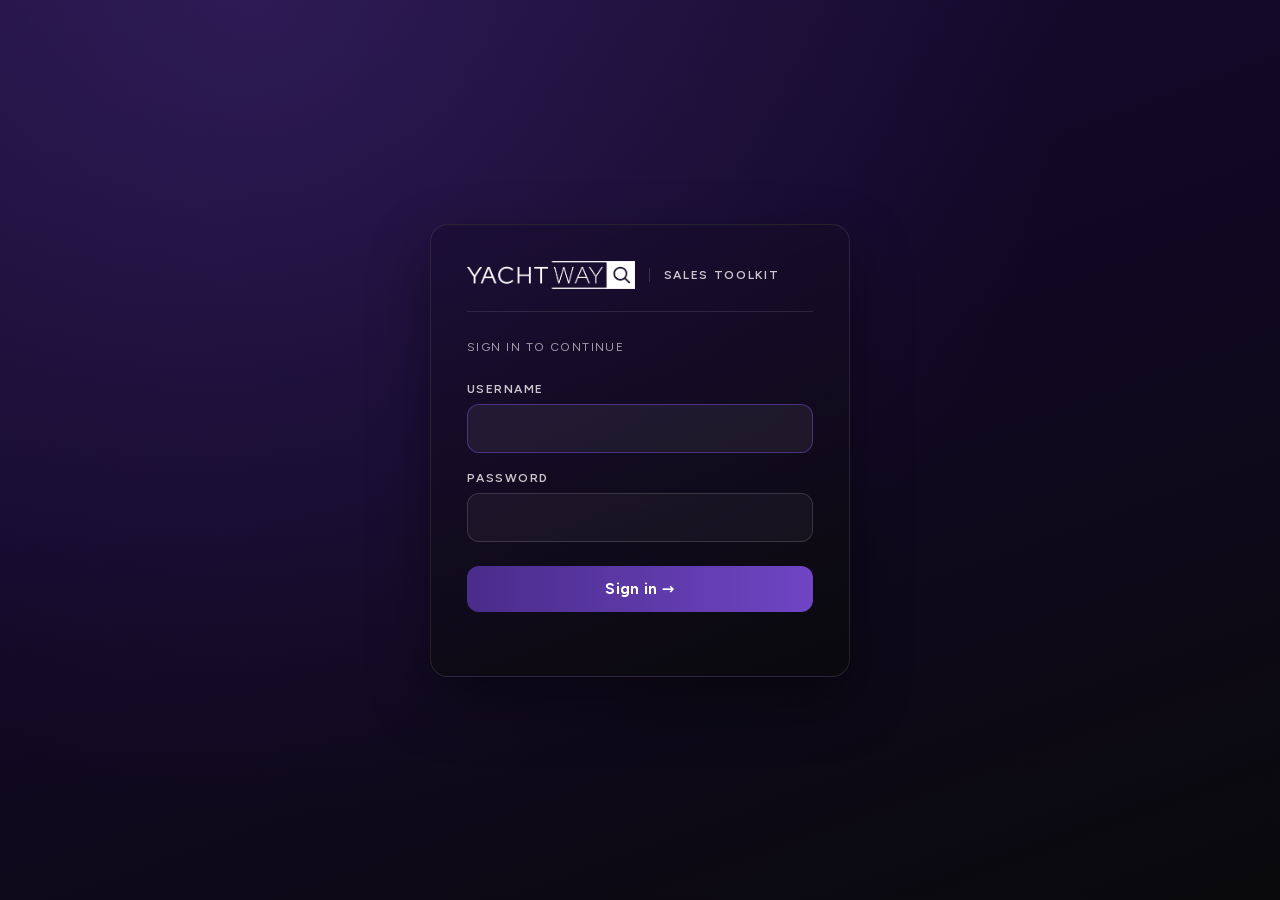
==== commit f91dc581: "Add files via upload" ====
--- a/deck.html
+++ b/deck.html
@@ -1,5776 +1,180 @@
 <!DOCTYPE html>
-<html lang="en">
+<html>
 <head>
-<meta charset="UTF-8" />
-<title>YachtWay · Presentation</title>
-<meta name="viewport" content="width=device-width, initial-scale=1.0" />
-<template id="__bundler_thumbnail" data-bg-color="#1a0d33">
-  <svg viewBox="0 0 1200 800" xmlns="http://www.w3.org/2000/svg">
-    <rect width="1200" height="800" fill="#1a0d33"/>
-    <text x="600" y="380" text-anchor="middle" font-family="Poppins, system-ui, sans-serif" font-weight="700" font-size="140" fill="#fff" letter-spacing="-4">YACHT</text>
-    <text x="600" y="510" text-anchor="middle" font-family="Poppins, system-ui, sans-serif" font-weight="700" font-size="140" fill="#260754" letter-spacing="-4">WAY</text>
-  </svg>
-</template>
-<link rel="stylesheet" href="tokens.css" />
-<link rel="stylesheet" href="deck.css" />
-<script src="https://unpkg.com/react@18.3.1/umd/react.development.js" integrity="sha384-hD6/rw4ppMLGNu3tX5cjIb+uRZ7UkRJ6BPkLpg4hAu/6onKUg4lLsHAs9EBPT82L" crossorigin="anonymous"></script>
-<script src="https://unpkg.com/react-dom@18.3.1/umd/react-dom.development.js" integrity="sha384-u6aeetuaXnQ38mYT8rp6sbXaQe3NL9t+IBXmnYxwkUI2Hw4bsp2Wvmx4yRQF1uAm" crossorigin="anonymous"></script>
-<script src="https://unpkg.com/@babel/standalone@7.29.0/babel.min.js" integrity="sha384-m08KidiNqLdpJqLq95G/LEi8Qvjl/xUYll3QILypMoQ65QorJ9Lvtp2RXYGBFj1y" crossorigin="anonymous"></script>
-<script src="deck-stage.js"></script>
-<script>
-// Presenter sync: broadcast slide changes to a separate Presenter.html window
-(function() {
-  const KEY = 'yw-deck-slide';
-  let bc;
-  try { bc = new BroadcastChannel('yw-deck-sync'); } catch (e) {}
-  window.addEventListener('message', (e) => {
-    if (!e.data || typeof e.data.slideIndexChanged !== 'number') return;
-    const payload = { index: e.data.slideIndexChanged, total: e.data.deckTotal || 0, t: Date.now() };
-    try { localStorage.setItem(KEY, JSON.stringify(payload)); } catch (err) {}
-    if (bc) bc.postMessage(payload);
-  });
-})();
-</script>
-<style>
-.tbl { width:100%; border-collapse:collapse; font-size: 20px; }
-.tbl th, .tbl td { padding:7px 14px; text-align:left; border-bottom:1px solid var(--b-light); vertical-align:middle; }
-.tbl thead th { font-family:var(--font-mono); text-transform:uppercase; letter-spacing:.08em; font-size: 28px; color:var(--fg-muted); border-bottom:1px solid var(--b-strong); }
-.tbl td.feat { font-family:var(--font-display); font-weight:600; font-size: 28px; }
-.tbl td.dot { text-align:center; font-size: 28px; }
-.tbl .col-us { background:rgba(74,44,138,.06); }
-.tbl thead .col-us { color:#fff; background:transparent; }
-.tbl thead .col-us span { display:inline-block; background:var(--accent); color:#fff; border-radius:999px; padding:6px 14px; font-family:var(--font-display); font-weight:700; font-size: 28px; letter-spacing:0; text-transform:none; }
-.tbl .ck { color:var(--accent); font-weight:700; }
-.tbl .dash { color:var(--fg-faint); }
-.tbl.tbl-dense { font-size: 20px; }
-.tbl.tbl-dense th, .tbl.tbl-dense td { padding:2px 10px; text-align:center; line-height:1.25; }
-.tbl.tbl-dense td.feat { font-size: 20px; }
-.tbl.tbl-dense td.dot { font-size: 28px; }
-.tbl.tbl-dense thead th { font-size: 20px; }
-.pill-warn { display:inline-block; background:#fde9b8; color:#7a5300; border-radius:999px; padding:2px 10px; font-family:var(--font-mono); font-size: 14px; letter-spacing:.04em; font-weight:600; }
-.proof-grid { display:grid; grid-template-columns:repeat(3,1fr); gap:0; border-top:1px solid var(--b-on-dark); }
-.proof-cell { padding:32px 28px; border-right:1px solid var(--b-on-dark); border-bottom:1px solid var(--b-on-dark); display:flex; flex-direction:column; gap:10px; }
-.proof-cell:nth-child(3n) { border-right:none; }
-.proof-num { font-family:var(--font-display); font-weight:600; font-size: 64px; line-height:1; letter-spacing:-.025em; color:#fff; }
-.proof-cap { font-family:var(--font-mono); font-size: 20px; letter-spacing:.08em; text-transform:uppercase; color:rgba(255,255,255,.55); line-height:1.3; }
-.layer-grid { display:grid; grid-template-columns:repeat(3,1fr); gap:24px; }
-.layer { border-radius:16px; padding:20px; display:flex; flex-direction:column; gap:8px; }
-.layer .item { padding:7px 0; }
-.layer .name { font-family:var(--font-display); font-weight:600; font-size: 28px; color:#fff; line-height:1.2; }
-.layer .meta { font-size: 20px; color:rgba(255,255,255,.62); line-height:1.35; }
-.layer.earn { background:linear-gradient(150deg,#1a0d33 0%,#0a0a0c 100%); border:1px solid rgba(111,69,196,.32); }
-.layer.choose { background:rgba(255,255,255,.04); border:1px solid var(--b-on-dark); }
-.layer.free { background:rgba(255,255,255,.02); border:1px dashed var(--b-on-dark-strong); }
-.layer h4 { font-family:var(--font-mono); font-size: 20px; letter-spacing:.12em; text-transform:uppercase; color: rgba(255,255,255,.6); margin:0; }
-.layer .name { font-family:var(--font-display); font-weight:600; font-size: 28px; color:#fff; }
-.layer .meta { font-size: 20px; color:rgba(255,255,255,.62); line-height:1.4; }
-.layer .item { padding:12px 0; border-top:1px solid var(--b-on-dark); }
-.layer .item:first-of-type { border-top:none; padding-top:0; }
-.frame-stat { display:grid; grid-template-columns:1fr 1fr; gap:0; border-top:1px solid var(--b-on-dark); margin-top:24px; }
-.frame-stat .cell { padding:20px 24px 20px 0; border-bottom:1px solid var(--b-on-dark); border-right:1px solid var(--b-on-dark); }
-.frame-stat .cell:nth-child(2n) { border-right:none; padding-left:32px; }
-.frame-stat .num { font-family:var(--font-display); font-weight:600; font-size: 64px; line-height:1; color:#fff; letter-spacing:-.02em; }
-.frame-stat .lbl { font-family:var(--font-mono); font-size: 20px; letter-spacing:.08em; text-transform:uppercase; color: rgba(255,255,255,.6); margin-top:10px; line-height:1.3; }
-.market-bar { display:grid; grid-template-columns:1fr 100px; gap:14px; align-items:center; padding:8px 0; border-bottom:1px solid var(--b-light); }
-.market-bar .name { font-family:var(--font-display); font-weight:600; font-size: 28px; color:var(--fg); }
-.market-bar .pct { font-family:var(--font-display); font-weight:700; font-size: 28px; color:var(--accent); text-align:right; letter-spacing:-.02em; }
-.market-bar .track { grid-column:1/3; height:8px; background:var(--b-light); border-radius:999px; overflow:hidden; margin-top:4px; }
-.market-bar .fill-bar { height:100%; background:var(--accent); border-radius:999px; }
-.partner-col { display:flex; flex-direction:column; gap:12px; }
-.partner-col h4 { font-family:var(--font-mono); font-size: 20px; letter-spacing:.12em; text-transform:uppercase; color: rgba(255,255,255,.6); margin:0 0 8px; padding-bottom:12px; border-bottom:1px solid var(--b-on-dark); }
-.partner-col .name { font-family:var(--font-display); font-weight:600; font-size: 28px; color:#fff; line-height:1.2; }
-.partner-col .sub { font-size: 20px; color:rgba(255,255,255,.55); line-height:1.4; }
-.trust-grid { display:grid; grid-template-columns:1fr 1fr; gap:24px; }
-.cite { font-family:var(--font-mono); font-size: 20px; color:rgba(255,255,255,.4); letter-spacing:.04em; line-height:1.5; }
-.is-light .cite, .is-light-alt .cite { color:var(--fg-faint); }
-</style>
-<script type="application/json" id="speaker-notes">
-[
-  "Thank you for the time. I am Heigo, co-founder and CEO of YachtWay. We have built something specifically relevant for a brokerage like HMY, and I want to walk you through how it would benefit you. Three parts today: where buyers actually start, what we have built to capture that, and how this lands for HMY specifically. Then a live walkthrough. Questions anytime.",
-  "Where buyers actually start. The NMMA, the National Marine Manufacturers Association, commissioned Ipsos, a global market research firm, to study exactly this. Fifteen hundred buyers, surveyed in 2025. What they found was that the majority start with friends and family, articles, social media, and YouTube.\nListing sites do not even crack the top four - pretty ironic but we knew that. \n\nLegacy listing platforms are not where buyers discover boats. They are where buyers look up your phone number after they have already seen the vessel they like somewhere else.\n\nThis study is the cornerstone of what YachtWay was built on.",
-  "Discovery happens on socials. Decisions are made on the listing site. And that deserves more than a 90s experience. Modern tools, video, 3D tours, performance data, scheduling. That is the part YachtWay invests in.",
-  "And here is the proof, on your own listing. I ran this incognito, the same way a buyer would. Search yachts for sale on Google. Position one, YachtWorld, the legacy incumbent. Position two, YachtWay. Position four, HMY Yachts. Between you and YachtWorld on page one of Google, sits one listing platform. That is YachtWay. Scroll five pages. No other listing platform appears. The only company sending buyers down the funnel toward HMY, that you are not paying tens of thousands of dollars a month to, is the one in second place.",
-  "And this is where they land. Award-winning design. Modern, clean, built for one thing, make buying a yacht feel simple. Live streams up top, vessels for sale below, filters that actually work. Everything a serious buyer needs to evaluate and shortlist in one place. We did not build a listing wall. We built a buying experience that educates and converts.",
-  "Same Semrush export, same date, April 2026. Four numbers. First, organic growth, we are up two hundred and thirty-one times in twenty-four months, while the legacy incumbent dropped sixty percent over the same window. Second, visits per listing, we deliver over four visitors per listing per month. The next three platforms combined deliver zero point seven seven. Third, social reach, two point one eight million people every month across YouTube, Instagram, Facebook, roughly twice the legacy and challenger sites combined. Fourth, Google. Run an incognito search for yachts for sale. Page one is YachtWorld, Boat International, YachtWay, IYC. We are the only listing platform besides legacy on the front page. Scroll five pages, nobody else appears.",
-  "And This is the last thirty days. April to May 2026, U.S. organic search. YachtWay grew thirty-four percent in a single month. Every other platform we track either declined or barely held even. ",
-  "Distribution is the whole game. 2.2 million followers across five owned channels. Thirty million views in the last ninety days. A hundred and four thousand hours of watch time on YouTube. Seventy-two thousand net new followers in a single quarter. Seventy-one percent of the YouTube Main audience sits in the thirty-five to sixty-four age bracket, the luxury yacht bracket, and twenty-eight percent of views come from the United States. This is the audience that buys yachts. Buyers find boats on social, they research on YachtWay. Both audiences live here.",
-  "The market is no longer won at the listing stage. It is won at discovery, on social, where buyers form brand preference before they ever search for a specific boat. Every year, more brands launch. Competition for attention tightens. The shipyards capturing buyers today are the ones present in the buyer’s feed, not the ones waiting at the bottom of a search funnel. If your brand is not in the discovery stage, no listing platform can recover the buyer. The neighborhood matters, and so does the moment the buyer arrives there.",
-  "Now the receipts. This is MarineSource on Semrush, pulled May 20. Two hundred and six thousand backlinks. Almost twenty thousand keywords. Authority 24. And organic traffic, six hundred and twenty-six visits a month, down eleven percent. ",
-  "Rightboat. Authority 37, the highest of this group. Five hundred and eighty thousand backlinks. Fifty thousand keywords. Organic traffic thirty-six thousand a month, up two point three percent. Treading water at best.",
-  "Yachtr. Authority 32. Two hundred and twenty-three thousand backlinks. Organic traffic two thousand nine hundred visits a month, down seventy-one percent. The collapse is real and it is happening in real time.",
-  "And now look at YachtWorld  Authority score 58. Thirteen point four million backlinks. Five hundred and twelve thousand organic keywords. Organic traffic eight hundred and one thousand a month. And while it looks flat. Until you zoom out. Over the last twenty-four months they have lost roughly twenty percent of their organic traffic. For a brand this size, twenty percent is an alarming number and a lot of traffic walking out the door. The signal is clear. Backlinks and domain score are no longer the main drivers of search performance. Google's ranking requirements have changed. The biggest legacy platform has all the legacy SEO advantages, and is still bleeding.",
-  "And here we are. YachtWay. Authority 28, not the highest. Only seventeen hundred backlinks, the lowest of the group. But organic traffic twenty-two thousand two hundred, up thirty-one percent. And sixteen thousand four hundred keywords, up eight percent. We are not winning on legacy SEO metrics. We are winning on what comes next. And btw we have done it with less than 3000 listings on the pltatform with 1700 backlinks. ",
-  "Website features. One modern site, every part of your business in it. Brands, team, catalog, about, events, news. New listing on YachtWay? It posts to your website automatically. Leads route straight to your inbox. Mobile-first, fast, branded as you. You update once, everything stays in sync.",
-  "Before we dive into individual features, here is what they all live inside. This is the YachtWay listing page. One page, one link, everything a buyer needs. Video, 3D Tour, photos, specs, NautiX range calculator, Ask Waylo chat trained on this specific vessel, your contact card pinned. Today most brokers send their buyers a PDF. The buyer opens it, reads it, closes it, and goes back to Google. With a YachtWay link, the buyer never has to leave. Every minute they spend exploring stays inside your sales funnel. Your name, your face, your phone, stays at the top of the page. This is the wrapper that ties everything you are about to see together.",
-  "Buyer experience. Three tools that shorten the sales cycle. Three D Tour, NautiX, Ask Waylo. The walkthrough so buyers see the boat before they board. The trip calculator so they know if the boat fits their life. The AI so they get answers at two in the morning. The buyer arrives on the call already knowing the boat.",
-  "",
-  "Schedule a Tour. The buyer picks a time slot from your live calendar. In-person or video. Times shown in the vessel's local timezone. Confirmed request lands in your inbox with name, email, and phone number. You stop chasing. They commit before they show up.",
-  "YachtWay LIVE. The way I want you to think about it is, one showing equals one hundred showings. The broker streams the boat live, from the dock or from the deck. Buyers around the world tune in at the same time. After the session ends, we repost it to the YachtWay YouTube channel, which is over five hundred thousand subscribers, and across our social feeds. One showing keeps generating views and inquiries for weeks. The view count sits on the listing as social proof. Sales cycles shrink because by the time a serious buyer reaches you, they have already seen the boat move.",
-  "Events. You can build a private event, add the vessels on display, set the hours, invite specific buyers, and share one link. Track every metric, guests, RSVPs, views, impressions, pending requests. This turns into a private boat show, runnable every week, with full attribution.",
-  "Operations. The paperwork and the inventory, both handled. EasySign covers every doc, purchase agreements, listing agreements, commission docs, sent for signing, status tracked, all in one place. IYBA API sync brings your entire inventory across in one click, synced twice a day. No double-entry, no chasing.",
-  "Listing Performance. Every new listing in your network is scored two ways the day it goes live. Heat Score grades the listing quality, photos, video, three D tour, spec depth, response time. Market Position grades the price against live market comps. Weekly digest in your inbox. Sort by score, the bottom of the list is your call list.",
-  "Authorized dealer filter. This is a first in the industry. Buyers can sort yachts for sale by your authorized dealers in their region. New and pre-owned, side by side. Your brand integrity surfaced directly in search. No third-party listings polluting the result. Buyers in Monaco see the closest authorized dealer. Buyers in Miami see theirs. Every yacht in those results is sold by someone you stand behind.",
-  "",
-  "Price Range and Warranty. The single biggest reason buyers walk past a listing, no price. Ninety-eight percent of them do not reach out when the number's hidden. They scroll. They do not email. They are gone. We get it: new vessels vary by options and trim. So we built Price Range. Enter the base price and the fully-loaded price. Buyers see the window, you stay in control of the conversation. Same slide: warranty info. General, engine, hull, generator. Each with an expiration date. And buyers can filter for boats still under warranty, that is a search bucket nobody else surfaces today.",
-  "NautiX performance data. For shipyards, we need real engine and speed data on every model. Send us the spreadsheet, one row per RPM, with speed and gallons per hour. We map it once and every listing of that model inherits accurate range, fuel burn, and trip estimates. One file per model covers every dealer carrying your boat. Buyers pre-qualify themselves on the range. You get serious leads, not browsers.",
-  "YachtWay Studio. This is our in-house production team, available worldwide. Photo and video, 3D Tour, helicopter aerial, and the Spotlight on-camera walkthrough. Every shoot ships in 48 to 72 hours, edited, color-corrected, and ready to publish. And every shoot is automatically promoted across YachtWay's 1.9 million followers, no extra cost. Pricing is per foot. Standard 21 dollars per foot for Photo and Video, 8 per foot for 3D Tour. Become a Pass Holder for 199 a month and save 30 percent on every shoot. That is roughly 10 dollars off per foot, so the pass pays for itself in three bookings a year.",
-  "AI Photo Enhance. For dealers outside our Studio service area or anyone with weak listing photos. Upload your existing image, our AI removes the trailer, drops the marina background, repaints the scene as open water, fixes the lighting. Result is a hero photo that stops the scroll. One enhanced image per listing, fully transparent to buyers, no watermark. Two dollars per image in the US, two Euro in Europe.",
-  "Website redesign. The site is the dealership's front door. If buyers land there and the experience is dated, the entire pitch falls flat. We rebuild it on YachtWay infrastructure with live inventory sync. Branded storefront, dedicated SEO surface, every listing updated automatically. Same domain, same brand, modern shell. No more outdated brochure-ware.",
-  "API Feed Pitch. The catalog. Every listing you create on YachtWay lands on your website automatically. Buyers get the same filters they already know from yachtway.com, make, model, condition, brand, length, price, location. Your full inventory, organized like a real platform, branded as you. One source of truth. One feed, two storefronts.",
-  "API Feed Pitch. The listing page. Click into any vessel and the full YachtWay experience carries over. Schedule a Tour, NautiX, Waylo, 3D Tour, LIVE viewings, Events. The same depth buyers get on yachtway.com, branded as your company. Buyers stay longer, ask better questions, and arrive ready to talk.",
-  "",
-  "Data privacy. SOC 2 Type 1 and Type 2 certified. GDPR compliant. CCPA aligned. Those are the boxes we tick. The substance of what that means is the next slide.",
-  "Pricing. Nineteen dollars per broker per month for the full platform, unlimited listings, all the tools. Sixty-nine per location per month for the branded storefront and dedicated SEO surface tied to that office. That is it. No setup fee, no signature platform line item, no syndication add-on, no per-listing fee. We will get into what we send back to brokers in revenue share later. For now, that is the unit math.",
-  "Demo. Let me break from the deck and spend the rest of the time live. Tell me where to start.",
-  "",
-  ""
-]
-</script>
+  <meta charset="utf-8">
+  <title>YachtWay · Sales Presentation Generator</title>
+  <style>
+    * { margin: 0; padding: 0; box-sizing: border-box; }
+    body { background: #faf9f5; display: flex; align-items: center; justify-content: center; min-height: 100vh; font-family: -apple-system, BlinkMacSystemFont, sans-serif; }
+    #__bundler_loading { position: fixed; bottom: 20px; right: 20px; font: 13px/1.4 -apple-system, BlinkMacSystemFont, sans-serif; color: #666; background: #fff; padding: 8px 14px; border-radius: 8px; box-shadow: 0 1px 4px rgba(0,0,0,0.12); z-index: 10000; }
+    #__bundler_thumbnail { position: fixed; inset: 0; width: 100%; height: 100%; display: flex; align-items: center; justify-content: center; background: #faf9f5; z-index: 9999; }
+    #__bundler_thumbnail svg { width: 100%; height: 100%; object-fit: contain; }
+    #__bundler_placeholder { color: #999; font-size: 14px; }
+  </style>
+  <noscript>
+    <style>#__bundler_loading { display: none; }</style>
+    <div style="position:fixed;bottom:12px;left:12px;font:13px/1.4 -apple-system,BlinkMacSystemFont,sans-serif;color:#999;background:rgba(255,255,255,0.9);padding:6px 12px;border-radius:6px;box-shadow:0 1px 4px rgba(0,0,0,0.08);z-index:10000;">
+      This page requires JavaScript to display.
+    </div>
+  </noscript>
 </head>
 <body>
-<!-- Hidden preload of team photos. The standalone bundler inlines each img
-     here as a data: URL. The cover presenter strip resolves photo paths
-     coming in via cfg.presenters[] back to these inlined data: srcs at
-     render time. In dev (non-bundled), the paths already match so this is
-     a no-op. Keep in sync with Sales Config's TEAM array. -->
-<div id="team-photo-preload" style="display:none;" aria-hidden="true">
-  <img data-team-photo="assets/team/debbie-pettibone-sm.png" src="assets/team/debbie-pettibone-sm.png" alt="">
-  <img data-team-photo="assets/team/gianmarco-sessa-sm.png"  src="assets/team/gianmarco-sessa-sm.png"  alt="">
-  <img data-team-photo="assets/team/heigo-paartalu-sm.png"   src="assets/team/heigo-paartalu-sm.png"   alt="">
-  <img data-team-photo="assets/team/kristi-smith-sm.png"     src="assets/team/kristi-smith-sm.png"     alt="">
-  <img data-team-photo="assets/team/mavil-gonzalez-sm.png"   src="assets/team/mavil-gonzalez-sm.png"   alt="">
+  <div id="__bundler_thumbnail">
+  <svg xmlns="http://www.w3.org/2000/svg" viewBox="0 0 100 100">
+    <rect width="100" height="100" fill="#0a0a0c"></rect>
+    <rect x="30" y="30" width="40" height="40" rx="6" fill="none" stroke="#b69de8" stroke-width="2"></rect>
+    <text x="50" y="56" text-anchor="middle" font-family="system-ui, sans-serif" font-size="14" font-weight="700" fill="#b69de8">YW</text>
+  </svg>
 </div>
+  <div id="__bundler_loading">Unpacking...</div>
 
-<deck-stage width="1920" height="1080" data-om-id="b5da28be:7" style="--deck-rail-w: 188px;">
+  <script>
+    
+document.addEventListener('DOMContentLoaded', async function() {
+  const loading = document.getElementById('__bundler_loading');
+  function setStatus(msg) { if (loading) loading.textContent = msg; }
 
-<!-- 01, COVER ───────────────────────────────────────────── -->
-<section data-label="01 Cover" class="is-hero" data-om-id="b5da28be:8" data-screen-label="01 01 Cover" data-om-validate="no_overflowing_text,no_overlapping_text,slide_sized_text" data-deck-slide="0">
-  <style>
-    section[data-label="01 Cover"] .cover-presenters {
-      display: flex;
-      align-items: center;
-      gap: 22px;
-    }
-    section[data-label="01 Cover"] .cp-stack {
-      display: flex;
-      align-items: center;
-      flex-shrink: 0;
-    }
-    section[data-label="01 Cover"] .cp-stack .cp-avatar + .cp-avatar {
-      margin-left: -24px;
-    }
-    section[data-label="01 Cover"] .cp-avatar {
-      width: 88px;
-      height: 88px;
-      border-radius: 50%;
-      overflow: hidden;
-      background: linear-gradient(160deg, rgba(111,69,196,.5), rgba(74,44,138,.4));
-      border: 3px solid #0a0a0c;
-      box-shadow: 0 0 0 1.5px rgba(182,157,232,.5), 0 6px 18px rgba(0,0,0,.4);
-      display: grid;
-      place-items: center;
-      flex-shrink: 0;
-    }
-    section[data-label="01 Cover"] .cp-avatar img {
-      width: 100%;
-      height: 100%;
-      object-fit: cover;
-    }
-    section[data-label="01 Cover"] .cp-initials {
-      font-family: var(--font-display);
-      font-weight: 700;
-      font-size: 24px;
-      color: rgba(255,255,255,.95);
-      letter-spacing: -.01em;
-    }
-    section[data-label="01 Cover"] .cp-meta {
-      display: flex;
-      flex-direction: column;
-      gap: 2px;
-      min-width: 0;
-    }
-    section[data-label="01 Cover"] .cp-name {
-      font-family: var(--font-display);
-      font-weight: 600;
-      font-size: 30px;
-      line-height: 1.15;
-      letter-spacing: -.01em;
-      color: #fff;
-    }
-    section[data-label="01 Cover"] .cp-title {
-      font-family: var(--font-mono);
-      font-size: 18px;
-      letter-spacing: .14em;
-      text-transform: uppercase;
-      color: rgba(255,255,255,.55);
-    }
-    /* Multi-presenter rows. Each person on its own line. */
-    section[data-label="01 Cover"] .cp-people {
-      display: flex;
-      flex-direction: column;
-      gap: 8px;
-    }
-    section[data-label="01 Cover"] .cp-person {
-      display: flex;
-      align-items: baseline;
-      gap: 12px;
-      line-height: 1.2;
-    }
-    section[data-label="01 Cover"] .cp-pname {
-      font-family: var(--font-display);
-      font-weight: 600;
-      font-size: 24px;
-      letter-spacing: -.01em;
-      color: #fff;
-    }
-    section[data-label="01 Cover"] .cp-pdiv {
-      color: rgba(255,255,255,.35);
-      font-family: var(--font-display);
-      font-size: 20px;
-    }
-    section[data-label="01 Cover"] .cp-ptitle {
-      font-family: var(--font-mono);
-      font-size: 20px;
-      letter-spacing: .12em;
-      text-transform: uppercase;
-      color: rgba(255,255,255,.55);
-    }
-  </style>
-  <div class="dot-grid" data-om-id="b5da28be:9"></div>
-  <div class="glow" data-om-id="b5da28be:10"></div>
-  <div class="row between" style="position:relative;" data-om-id="b5da28be:11">
-    <div class="mono" style="color: rgba(255,255,255,.55); letter-spacing: .14em;" data-om-id="b5da28be:12">PREPARED FOR MARINE CONNECTION &nbsp;·&nbsp; MAY 2026</div>
-  </div>
-  <div class="end" style="position:relative;" data-om-id="b5da28be:13">
-    <!-- Lockup, center stage -->
-    <div style="display:flex; align-items:center; gap: 56px; padding: 24px 0 36px; border-bottom: 1px solid rgba(255,255,255,.18);" data-om-id="b5da28be:14">
-      <img data-dealer-logo alt="Dealer logo" src="[data-uri]" alt="Marine Connection" style="height: 96px; width: auto; display: block; filter: brightness(0) invert(1);" data-om-id="7225aadf:17">
-      <span style="font-family: var(--font-display); font-weight: 200; font-size: 124px; color: rgba(255,255,255,.45); line-height: 1; letter-spacing: -.02em;" data-om-id="b5da28be:16">×</span>
-      <img src="assets/brand/yachtway-white.png" alt="YachtWay" style="height: 61px; width: auto; display: block;" data-om-id="b5da28be:15">
-    </div>
-    <div class="spacer-lg" data-om-id="b5da28be:18"></div>
-    <h1 class="h-cover" style="font-size: 92px; line-height: 1.0; display: flex; flex-direction: column; gap: 6px; margin: 0;" data-om-id="b5da28be:19"><em class="grad-frag" style="font-style:normal;display:block;">Freedom of Reach</em></h1>
-    <div class="spacer-lg" data-om-id="51a2bbc1:24"></div>
-    <div class="cover-presenters" data-presenter-strip>
-      <!-- Presenter avatars + names. Rendered by personalization script
-           from cfg.presenters (or cfg.presenterName / cfg.presenterTitle).
-           Static fallback below is what shows when no config is applied. -->
-      <div class="cp-stack">
-        <div class="cp-avatar"><span class="cp-initials">HP</span></div>
-      </div>
-      <div class="cp-meta">
-        <div class="cp-name">Heigo Paartalu</div>
-        <div class="cp-title">Co-founder &amp; CEO</div>
-      </div>
-    </div>
-    <div class="mono" style="color: rgba(255,255,255,.5); margin-top: 28px;" data-om-id="b5da28be:27">YACHTWAY.COM</div>
-  </div>
-  <div class="slide-meta" data-om-id="b5da28be:28"><span data-om-id="b5da28be:29">YachtWay × Marine</span></div>
-</section>
+  // Error sink persists across replaceWith since it's on window, not the DOM.
+  window.addEventListener('error', function(e) {
+    var p = document.body || document.documentElement;
+    var d = document.getElementById('__bundler_err') || p.appendChild(document.createElement('div'));
+    d.id = '__bundler_err';
+    d.style.cssText = 'position:fixed;bottom:12px;left:12px;right:12px;font:12px/1.4 ui-monospace,monospace;background:#2a1215;color:#ff8a80;padding:10px 14px;border-radius:8px;border:1px solid #5c2b2e;z-index:99999;white-space:pre-wrap;max-height:40vh;overflow:auto';
+    d.textContent = (d.textContent ? d.textContent + String.fromCharCode(10) : '') +
+      '[bundle] ' + (e.message || e.type) +
+      (e.filename ? ' (' + e.filename.slice(0, 60) + ':' + e.lineno + ')' : '');
+  }, true);
 
-<!-- 04, MARKET (light) ──────────────────────────────────── -->
-<section data-label="02 Market" class="is-light" data-om-id="b5da28be:56" data-screen-label="02 02 Market" data-om-validate="no_overflowing_text,no_overlapping_text,slide_sized_text" data-deck-slide="1">
-  <div class="eyebrow" data-om-id="b5da28be:57">Market</div>
-  <div class="spacer" data-om-id="b5da28be:58"></div>
-  <h2 class="h-1" style="font-size: 56px; line-height: 1.0;" data-om-id="b5da28be:59">The modern buyer does not start on a <em class="grad-frag" data-om-id="b5da28be:60">listing platform.</em></h2>
-  <p class="body" style="margin-top: 12px; max-width: 1500px; color: var(--fg-muted); font-size: 24px;" data-om-id="b5da28be:63">NMMA / Ipsos, 1,500 respondents, fielded Aug–Sep 2025, published March 2026.</p>
-  <div class="end" style="display: grid; grid-template-columns: 1.4fr 1fr; gap: 80px;" data-om-id="b5da28be:65">
-    <div data-om-id="b5da28be:66">
-      <div class="mono" style="color: var(--fg-muted); margin-bottom: 18px;" data-om-id="b5da28be:67">RECENT BUYERS · MOST INFLUENTIAL RESOURCES</div>
-      <div class="market-bar" data-om-id="b5da28be:68">
-        <div class="name" data-om-id="b5da28be:69">Friends, family, or colleagues</div>
-        <div class="pct" data-om-id="b5da28be:70">36%</div>
-        <div class="track" data-om-id="b5da28be:71"><div class="fill-bar" style="width: 100%;" data-om-id="b5da28be:72"></div></div>
-      </div>
-      <div class="market-bar" data-om-id="b5da28be:73">
-        <div class="name" data-om-id="b5da28be:74">Online articles and reviews</div>
-        <div class="pct" data-om-id="b5da28be:75">34%</div>
-        <div class="track" data-om-id="b5da28be:76"><div class="fill-bar" style="width: 94%;" data-om-id="b5da28be:77"></div></div>
-      </div>
-      <div class="market-bar" data-om-id="b5da28be:78">
-        <div class="name" data-om-id="b5da28be:79">Social media</div>
-        <div class="pct" data-om-id="b5da28be:80">33%</div>
-        <div class="track" data-om-id="b5da28be:81"><div class="fill-bar" style="width: 92%;" data-om-id="b5da28be:82"></div></div>
-      </div>
-      <div class="market-bar" data-om-id="b5da28be:83">
-        <div class="name" data-om-id="b5da28be:84">YouTube &amp; video content</div>
-        <div class="pct" data-om-id="b5da28be:85">29%</div>
-        <div class="track" data-om-id="b5da28be:86"><div class="fill-bar" style="width: 81%;" data-om-id="b5da28be:87"></div></div>
-      </div>
-    </div>
-    <div style="display: flex; flex-direction: column; gap: 24px; padding-top: 36px;" data-om-id="b5da28be:88">
-      <div class="card-light" style="background: var(--bg-dark); color: #fff; border: none;" data-om-id="b5da28be:89">
-        <div class="mono" style="color: rgba(255,255,255,.6); margin-bottom: 14px;" data-om-id="b5da28be:90">NOT IN THE TOP CITED</div>
-        <div class="h-4" style="color: #fff; font-size: 28px;" data-om-id="b5da28be:91">Generic listing aggregators.</div>
-        <p class="small" style="color: rgba(255,255,255,.65); margin-top: 14px;" data-om-id="b5da28be:92">Source: Discover Boating &amp; Ipsos, <em style="font-size: 26px;" data-om-id="b5da28be:93">Charting a Course for Growth, Handbook for Dealers</em>, March 2026.</p>
-      </div>
-      <p class="body" style="font-size: 28px;" data-om-id="b5da28be:94">The study's recommendation for dealers reads: <strong style="color: var(--fg);" data-om-id="b5da28be:95">"highly engaging, mobile-friendly tools that let users easily compare models."</strong> That is a description of YachtWay.</p>
-    </div>
-  </div>
-  <div class="slide-meta" data-om-id="b5da28be:96"><span data-om-id="b5da28be:97">Market</span></div>
-</section>
-
-<section data-label="03 The Realization" class="is-hero" data-om-id="b5da28be:277" data-screen-label="03 03 The Realization" data-om-validate="no_overflowing_text,no_overlapping_text,slide_sized_text" data-deck-slide="2">
-  <div class="dot-grid" data-om-id="b5da28be:278"></div>
-  <div class="glow" data-om-id="b5da28be:279"></div>
-  <div class="end" style="position: relative; display: flex; flex-direction: column; justify-content: center; gap: 32px; padding-top: 0;" data-om-id="b5da28be:280">
-    <div class="mono" style="color: rgba(255,255,255,.5); letter-spacing: .18em;" data-om-id="b5da28be:281">3, THE REALIZATION</div>
-    <div style="font-family: var(--font-display); font-weight: 700; font-size: 124px; line-height: 1.08; letter-spacing: -.04em; color: #fff; max-width: 1700px;" data-persona-copy='{"dealer":"Every lead on a legacy platform started somewhere. Today, <span style=\"color:#fff;text-shadow:-4px -4px 0 #260754, 4px -4px 0 #260754, -4px 4px 0 #260754, 4px 4px 0 #260754, -4px 0 0 #260754, 4px 0 0 #260754, 0 -4px 0 #260754, 0 4px 0 #260754;\">it starts on YachtWay</span>.","shipyard":"Your brand should not live in a <span style=\"color:#fff;text-shadow:-4px -4px 0 #260754, 4px -4px 0 #260754, -4px 4px 0 #260754, 4px 4px 0 #260754, -4px 0 0 #260754, 4px 0 0 #260754, 0 -4px 0 #260754, 0 4px 0 #260754;\">bad neighborhood online</span>."}' data-om-id="b5da28be:283">
-      Every lead on a legacy platform started somewhere. Today, it usually starts on YachtWay.
-    </div>
-  </div>
-  <div class="slide-meta" data-om-id="b5da28be:284"><span data-om-id="b5da28be:285">The realization</span></div>
-</section>
-
-<!-- THE REALIZATION ───────────────────────────────────── -->
-
-
-
-
-<section data-label="05 Google Page 1" data-om-id="88d44658:497" data-screen-label="05 05 Google Page 1" data-om-validate="no_overflowing_text,no_overlapping_text,slide_sized_text" data-deck-slide="4">
-  <div class="glow" data-om-id="88d44658:498"></div>
-  <div class="dot-grid" data-om-id="88d44658:499"></div>
-  <style>
-    section[data-label="05 Google Page 1"] .serp-grid {
-      display: grid;
-      grid-template-columns: 0.8fr 1.2fr;
-      gap: 56px;
-      align-items: center;
-      padding-top: 28px;
-    }
-    section[data-label="05 Google Page 1"] .serp-text {
-      display: flex;
-      flex-direction: column;
-      gap: 22px;
-    }
-    section[data-label="05 Google Page 1"] .serp-callout {
-      display: flex;
-      flex-direction: column;
-      gap: 10px;
-      padding: 22px 28px;
-      border-left: 3px solid var(--accent-on-dark);
-      background: rgba(111,69,196,.06);
-      border-radius: 0 14px 14px 0;
-    }
-    section[data-label="05 Google Page 1"] .serp-callout .pos {
-      font-family: var(--font-mono);
-      font-size: 16px;
-      letter-spacing: .16em;
-      color: rgba(255,255,255,.6);
-      text-transform: uppercase;
-    }
-    section[data-label="05 Google Page 1"] .serp-callout .who {
-      font-family: var(--font-display);
-      font-weight: 700;
-      font-size: 36px;
-      line-height: 1.1;
-      letter-spacing: -.02em;
-      color: #fff;
-    }
-    section[data-label="05 Google Page 1"] .serp-img {
-      position: relative;
-    }
-    section[data-label="05 Google Page 1"] .serp-img img {
-      width: 100%;
-      max-height: 760px;
-      object-fit: contain;
-      border-radius: 16px;
-      box-shadow: 0 32px 80px -32px rgba(0,0,0,.7), 0 0 0 1px rgba(255,255,255,.08);
-    }
-  </style>
-
-  <div class="eyebrow" data-om-id="88d44658:500">Google · "yachts for sale"</div>
-  <div class="spacer" data-om-id="88d44658:501"></div>
-  <h2 class="h-1" data-om-id="88d44658:502">Page 1 of Google has only two listing platforms. <em class="grad-frag" data-om-id="88d44658:503">Only one feels built for today.</em></h2>
-
-  <div class="end" data-om-id="88d44658:504">
-    <div class="serp-grid" data-om-id="88d44658:505">
-      <div class="serp-text" data-om-id="88d44658:506">
-        <p style="margin: 0; font-size: 26px; line-height: 1.4; color: rgba(255,255,255,.78);" data-om-id="88d44658:507"><strong style="color: #fff;" data-om-id="233f7b88:134">100,000+ people a month</strong> search "yachts for sale". YachtWay is one of the top results.</p>
-
-        <div style="display: flex; flex-direction: column; gap: 12px; padding-top: 6px;" data-om-id="88d44658:508">
-          <div class="serp-callout" data-om-id="88d44658:509">
-            <div class="pos" data-om-id="88d44658:510">Position 1</div>
-            <div class="who" data-om-id="88d44658:511">YachtWorld <span style="color: rgba(255,255,255,.5); font-weight: 500; font-size: 24px;" data-om-id="88d44658:512">· legacy incumbent</span></div>
-          </div>
-          <div class="serp-callout" style="border-left-color: #fff; background: rgba(255,255,255,.08);" data-om-id="88d44658:513">
-            <div class="pos" style="color: #fff;" data-om-id="88d44658:514">Position 2</div>
-            <div class="who" data-om-id="88d44658:515">YachtWay <span style="color: rgba(255,255,255,.6); font-weight: 500; font-size: 24px;" data-om-id="88d44658:516">· the only modern platform on page 1, climbing while everyone else fades</span></div>
-          </div>
-          <div class="serp-callout" style="border-left-color: rgba(255,255,255,.4); background: rgba(255,255,255,.02); display:none;" data-om-id="88d44658:517">
-            <div class="pos" style="color: rgba(255,255,255,.6);" data-om-id="88d44658:518">Position 4</div>
-            <div class="who" data-om-id="88d44658:519">Marine Connection <span style="color: rgba(255,255,255,.5); font-weight: 500; font-size: 24px;" data-om-id="88d44658:520">· your listing</span></div>
-          </div>
-        </div>
-
-        <p style="margin: 12px 0 0; font-size: 22px; line-height: 1.4; color: rgba(255,255,255,.62);" data-om-id="88d44658:521">The next listing platform does not show up for another 3 to 5 pages.</p>
-      </div>
-      <div class="serp-img" data-om-id="88d44658:522">
-        <img src="assets/serp/yachts-for-sale.png" alt="Google search results for yachts for sale" data-om-id="88d44658:523">
-      </div>
-    </div>
-  </div>
-
-  <div class="slide-meta" data-om-id="88d44658:524"><span data-om-id="88d44658:525">Google · Page 1</span></div>
-</section>
-
-<!-- 04b HMY COST -->
-
-
-
-<!-- 05b YACHTWAY HOMEPAGE · the buying experience ──────────── -->
-<section data-label="05b Homepage" data-screen-label="06 05b Homepage" data-om-validate="no_overflowing_text,no_overlapping_text,slide_sized_text" data-om-id="233f7b88:153" data-deck-slide="5">
-  <div class="glow" data-om-id="233f7b88:154"></div>
-  <div class="dot-grid" data-om-id="233f7b88:155"></div>
-
-  <style>
-    section[data-label="05b Homepage"] .hp-wrap {
-      position: relative;
-      padding-top: 0;
-      display: grid;
-      grid-template-columns: 1fr;
-      gap: 20px;
-    }
-    section[data-label="05b Homepage"] .hp-headline {
-      display: flex; flex-direction: column; gap: 16px;
-      max-width: 1500px;
-      margin: 0 auto;
-      text-align: center;
-      position: relative;
-      z-index: 2;
-    }
-    section[data-label="05b Homepage"] .hp-headline h2 {
-      margin: 0;
-      font-family: var(--font-display);
-      font-weight: 700;
-      font-size: 56px;
-      line-height: 1.05;
-      letter-spacing: -.025em;
-      color: #fff;
-    }
-    section[data-label="05b Homepage"] .hp-headline h2 em {
-      font-style: normal;
-      color: #fff;
-      -webkit-text-fill-color: #fff;
-      background: none;
-    }
-    section[data-label="05b Homepage"] .hp-headline p {
-      margin: 0;
-      font-size: 24px; line-height: 1.45;
-      color: rgba(255,255,255,.70);
-      max-width: 900px;
-      align-self: center;
-    }
-    section[data-label="05b Homepage"] .hp-awards {
-      display: flex;
-      align-items: center;
-      gap: 14px;
-      margin-bottom: 16px;
-    }
-    section[data-label="05b Homepage"] .hp-awards .rdot {
-      width: 144px; height: 144px;
-      flex-shrink: 0;
-      display: grid; place-items: center;
-      background: #fff;
-      border-radius: 14px;
-      padding: 14px;
-    }
-    section[data-label="05b Homepage"] .hp-awards .rdot img {
-      width: 100%; height: 100%; display: block;
-      object-fit: contain;
-    }
-    }
-    section[data-label="05b Homepage"] .hp-awards .meta {
-      display: flex; flex-direction: column; gap: 2px;
-      line-height: 1.1;
-    }
-    section[data-label="05b Homepage"] .hp-awards .count {
-      font-family: var(--font-display);
-      font-weight: 700;
-      font-size: 36px;
-      letter-spacing: -.02em;
-      color: #fff;
-    }
-    section[data-label="05b Homepage"] .hp-awards .label {
-      font-family: var(--font-mono);
-      font-size: 16px;
-      letter-spacing: .14em;
-      text-transform: uppercase;
-      color: rgba(255,255,255,.65);
-    }
-    section[data-label="05b Homepage"] .hp-frame-wrap {
-      position: relative;
-      max-width: 1700px;
-      margin: 0 auto;
-      width: 100%;
-    }
-    section[data-label="05b Homepage"] .hp-glow-bg {
-      position: absolute;
-      inset: -40px -40px auto -40px;
-      height: 60%;
-      background: radial-gradient(ellipse at center, rgba(111,69,196,.45) 0%, rgba(111,69,196,0) 70%);
-      filter: blur(40px);
-      pointer-events: none;
-      z-index: 0;
-    }
-    section[data-label="05b Homepage"] .hp-frame {
-      position: relative;
-      z-index: 1;
-      background: #1a1a1a;
-      border-radius: 16px 16px 0 0;
-      overflow: hidden;
-      box-shadow:
-        0 40px 120px rgba(0,0,0,.6),
-        0 0 0 1px rgba(255,255,255,.08);
-    }
-    section[data-label="05b Homepage"] .hp-chrome {
-      display: grid;
-      grid-template-columns: auto 1fr auto;
-      gap: 14px;
-      align-items: center;
-      padding: 14px 18px;
-      background: linear-gradient(180deg, #2a2a2e 0%, #1a1a1e 100%);
-      border-bottom: 1px solid rgba(255,255,255,.08);
-    }
-    section[data-label="05b Homepage"] .hp-chrome .dots {
-      display: flex; gap: 8px;
-    }
-    section[data-label="05b Homepage"] .hp-chrome .dots i {
-      width: 14px; height: 14px; border-radius: 50%;
-      background: #444;
-    }
-    section[data-label="05b Homepage"] .hp-chrome .dots i:nth-child(1) { background: #ed6a5e; }
-    section[data-label="05b Homepage"] .hp-chrome .dots i:nth-child(2) { background: #f4be4f; }
-    section[data-label="05b Homepage"] .hp-chrome .dots i:nth-child(3) { background: #61c554; }
-    section[data-label="05b Homepage"] .hp-chrome .url {
-      background: rgba(255,255,255,.08);
-      border-radius: 8px;
-      padding: 8px 16px;
-      max-width: 480px;
-      margin: 0 auto;
-      display: flex; align-items: center; gap: 8px;
-      font-family: var(--font-mono);
-      font-size: 16px;
-      color: rgba(255,255,255,.85);
-    }
-    section[data-label="05b Homepage"] .hp-chrome .url .lock {
-      color: rgba(255,255,255,.55);
-      font-size: 13px;
-    }
-    section[data-label="05b Homepage"] .hp-chrome .actions {
-      width: 70px;
-    }
-    section[data-label="05b Homepage"] .hp-frame img {
-      display: block;
-      width: 100%;
-      height: auto;
-    }
-    section[data-label="05b Homepage"] .hp-frame::after {
-      /* fade the bottom of the screenshot so it bleeds into the slide */
-      content: "";
-      position: absolute;
-      left: 0; right: 0; bottom: 0;
-      height: 14%;
-      background: linear-gradient(180deg, rgba(0,0,0,0) 0%, rgba(10,10,12,1) 100%);
-      pointer-events: none;
-    }
-    section[data-label="05b Homepage"] .hp-pills {
-      display: flex; justify-content: center; gap: 14px; flex-wrap: wrap;
-      position: relative;
-      z-index: 2;
-    }
-    section[data-label="05b Homepage"] .hp-pill {
-      display: inline-flex; align-items: center; gap: 10px;
-      padding: 10px 18px;
-      border-radius: 999px;
-      background: rgba(255,255,255,.04);
-      border: 1px solid rgba(255,255,255,.10);
-      font-family: var(--font-mono);
-      font-size: 16px;
-      letter-spacing: .04em;
-      color: rgba(255,255,255,.78);
-    }
-    section[data-label="05b Homepage"] .hp-pill .dot {
-      width: 8px; height: 8px; border-radius: 50%;
-      background: var(--accent-on-dark);
-    }
-  </style>
-
-  <div class="hp-awards">
-    <div class="rdot"><img src="assets/brand/reddot-award.png" alt="Red Dot Award" /></div>
-    <div class="meta">
-      <span class="count">3× winner</span>
-    </div>
-  </div>
-
-  <div class="hp-wrap" data-om-id="233f7b88:157">
-    <div class="hp-headline" data-om-id="233f7b88:158">
-      <h2 data-om-id="233f7b88:159">The moment buyers and sellers realize <em data-om-id="233f7b88:160">the neighborhood matters.</em></h2>
-    </div>
-
-    <div class="hp-frame-wrap" data-om-id="233f7b88:161">
-      <div class="hp-glow-bg" data-om-id="233f7b88:162"></div>
-      <div class="hp-frame" data-om-id="233f7b88:163">
-        <img src="assets/features/homepage-min.jpg" alt="YachtWay homepage" data-om-id="233f7b88:172">
-      </div>
-    </div>
-  </div>
-
-  <div class="slide-meta" data-om-id="233f7b88:173"><span data-om-id="233f7b88:174">YachtWay homepage</span></div>
-</section>
-
-
-<!-- THE MATH ──────────────────────────────────────────── -->
-<section data-label="06 The Math" data-om-id="defd1c8b:167" data-screen-label="07 06 The Math" data-om-validate="no_overflowing_text,no_overlapping_text,slide_sized_text" data-deck-slide="6">
-  <div class="glow" data-om-id="defd1c8b:168"></div>
-  <div class="dot-grid" data-om-id="defd1c8b:169"></div>
-  <style>
-    section[data-label="06 The Math"] .vgrid { display: grid; grid-template-columns: 1fr 1fr; gap: 22px; padding-top: 22px; }
-    section[data-label="06 The Math"] .vcard { border: 1px solid var(--b-on-dark); border-radius: 16px; padding: 24px 28px; display: flex; flex-direction: column; gap: 16px; min-height: 320px; }
-    section[data-label="06 The Math"] .vcard.featured { background: linear-gradient(155deg, rgba(74,44,138,.18) 0%, transparent 80%); border-color: rgba(111,69,196,.35); }
-    section[data-label="06 The Math"] .vlabel { font-family: var(--font-mono); font-size: 18px; letter-spacing: .14em; color: rgba(255,255,255,.6); text-transform: uppercase; }
-    section[data-label="06 The Math"] .vhero { font-family: var(--font-display); font-weight: 700; font-size: 64px; line-height: 1; letter-spacing: -.04em; color: #fff; }
-    section[data-label="06 The Math"] .vhero .delta { font-size: 32px; color: #ff7a59; margin-left: 14px; letter-spacing: -.02em; }
-
-    /* horizontal bar rows */
-    section[data-label="06 The Math"] .barchart { display: flex; flex-direction: column; gap: 8px; margin-top: auto; }
-    section[data-label="06 The Math"] .bar { display: grid; grid-template-columns: 130px 1fr 80px; align-items: center; gap: 12px; font-size: 18px; }
-    section[data-label="06 The Math"] .bar .bn { color: rgba(255,255,255,.7); }
-    section[data-label="06 The Math"] .bar.us .bn { color: #fff; font-weight: 700; }
-    section[data-label="06 The Math"] .bar .bt { height: 14px; background: rgba(255,255,255,.05); border-radius: 4px; overflow: hidden; }
-    section[data-label="06 The Math"] .bar .bf { height: 100%; background: rgba(255,255,255,.32); border-radius: 4px; }
-    section[data-label="06 The Math"] .bar.us .bf { background: #fff; }
-    section[data-label="06 The Math"] .bar .bv { font-family: var(--font-display); font-weight: 700; font-size: 20px; color: #fff; text-align: right; letter-spacing: -.01em; }
-    section[data-label="06 The Math"] .bar.us .bv { color: #fff; font-weight: 700; }
-
-    /* growth twin-arrow visual */
-    section[data-label="06 The Math"] .twinarrows { display: grid; grid-template-columns: 1fr 1fr; gap: 18px; margin-top: auto; align-items: end; }
-    section[data-label="06 The Math"] .arrow-col { display: flex; flex-direction: column; gap: 8px; align-items: stretch; }
-    section[data-label="06 The Math"] .arrow-bar { height: 14px; border-radius: 4px; }
-    section[data-label="06 The Math"] .arrow-bar.up { background: #fff; }
-    section[data-label="06 The Math"] .arrow-bar.down { background: #ff7a59; opacity: .8; }
-    section[data-label="06 The Math"] .arrow-cap { font-family: var(--font-mono); font-size: 14px; letter-spacing: .12em; color: rgba(255,255,255,.55); text-transform: uppercase; }
-    section[data-label="06 The Math"] .arrow-num { font-family: var(--font-display); font-weight: 700; font-size: 40px; line-height: 1; letter-spacing: -.03em; }
-
-    /* SERP visual */
-    section[data-label="06 The Math"] .serp { display: flex; flex-direction: column; gap: 6px; margin-top: auto; background: rgba(255,255,255,.04); border-radius: 10px; padding: 14px 18px; }
-    section[data-label="06 The Math"] .serp-row { display: grid; grid-template-columns: 28px 1fr auto; gap: 12px; align-items: center; padding: 6px 0; font-size: 18px; }
-    section[data-label="06 The Math"] .serp-row .dot { width: 10px; height: 10px; border-radius: 50%; background: rgba(255,255,255,.4); justify-self: center; }
-    section[data-label="06 The Math"] .serp-row.us .dot { background: #fff; width: 14px; height: 14px; }
-    section[data-label="06 The Math"] .serp-row.us .name { color: #fff; font-weight: 700; }
-    section[data-label="06 The Math"] .serp-row .name { color: rgba(255,255,255,.78); }
-    section[data-label="06 The Math"] .serp-row .pos { font-family: var(--font-mono); font-size: 14px; color: rgba(255,255,255,.55); letter-spacing: .08em; }
-    section[data-label="06 The Math"] .serp-row.us .pos { color: #fff; font-weight: 600; }
-    section[data-label="06 The Math"] .serp-row.miss .name, .serp-row.miss .pos { color: rgba(255,122,89,.7); }
-  </style>
-
-  <div class="eyebrow" data-om-id="defd1c8b:170">The math</div>
-  <div class="spacer" data-om-id="defd1c8b:171"></div>
-  <h2 class="h-1" data-om-id="defd1c8b:172">Same Semrush export. <em class="grad-frag" data-om-id="defd1c8b:173">Same date.</em></h2>
-
-  <div class="end vgrid" data-om-id="defd1c8b:174">
-
-    <!-- TILE: Organic growth (twin arrows up vs down) -->
-    <div class="vcard featured" data-om-id="defd1c8b:175">
-      <div class="vlabel" data-om-id="defd1c8b:176">Organic growth · 24 months</div>
-      <div class="vhero" data-om-id="defd1c8b:177">+231×<span class="delta" data-om-id="defd1c8b:178"><span style="display:block;color:rgba(255,255,255,.85);" data-om-id="233f7b88:187">YachtWay</span>newer entrants down 60%</span></div>
-      <div class="twinarrows" data-om-id="defd1c8b:179">
-        <div class="arrow-col" data-om-id="defd1c8b:180">
-          <div class="arrow-cap" data-om-id="defd1c8b:181">YachtWay</div>
-          <div class="arrow-bar up" style="width: 100%;" data-om-id="defd1c8b:182"></div>
-          <div class="arrow-num" style="color: rgba(255,255,255,.6);" data-om-id="defd1c8b:183">+231×</div>
-        </div>
-        <div class="arrow-col" data-om-id="defd1c8b:184">
-          <div class="arrow-cap" style="text-align: right;" data-om-id="defd1c8b:185">Other platforms</div>
-          <div class="arrow-bar down" style="width: 60%; margin-left: auto;" data-om-id="defd1c8b:186"></div>
-          <div class="arrow-num" style="color: #ff7a59; text-align: right;" data-om-id="defd1c8b:187">−60%</div>
-        </div>
-      </div>
-    </div>
-
-    <!-- TILE: Visits per listing -->
-    <div class="vcard" data-om-id="defd1c8b:188">
-      <div class="vlabel" data-om-id="defd1c8b:189">Visits per listing</div>
-      <div class="vhero" data-om-id="defd1c8b:190">4.07<span class="delta" style="color: rgba(255,255,255,.5);" data-om-id="defd1c8b:191">vs. 0.77 combined</span></div>
-      <div class="barchart" data-om-id="defd1c8b:192">
-        <div class="bar us" data-om-id="defd1c8b:193"><div class="bn" data-om-id="defd1c8b:194">YachtWay</div><div class="bt" data-om-id="defd1c8b:195"><div class="bf" style="width: 100%;" data-om-id="defd1c8b:196"></div></div><div class="bv" data-om-id="defd1c8b:197">4.07</div></div>
-        <div class="bar" data-om-id="defd1c8b:198"><div class="bn" data-om-id="defd1c8b:199">Rightboat</div><div class="bt" data-om-id="defd1c8b:200"><div class="bf" style="width: 10.8%;" data-om-id="defd1c8b:201"></div></div><div class="bv" data-om-id="defd1c8b:202">0.44</div></div>
-        <div class="bar" data-om-id="defd1c8b:203"><div class="bn" data-om-id="defd1c8b:204">Yachtr</div><div class="bt" data-om-id="defd1c8b:205"><div class="bf" style="width: 7.9%;" data-om-id="defd1c8b:206"></div></div><div class="bv" data-om-id="defd1c8b:207">0.32</div></div>
-        <div class="bar" data-om-id="defd1c8b:208"><div class="bn" data-om-id="defd1c8b:209">MarineSource</div><div class="bt" data-om-id="defd1c8b:210"><div class="bf" style="width: 0.5%; min-width: 2px;" data-om-id="defd1c8b:211"></div></div><div class="bv" data-om-id="defd1c8b:212">0.009</div></div>
-      </div>
-    </div>
-
-    <!-- TILE: Social reach -->
-    <div class="vcard" data-om-id="defd1c8b:213">
-      <div class="vlabel" data-om-id="defd1c8b:214">Monthly social reach</div>
-      <div class="vhero" data-om-id="defd1c8b:215">2.18M<span class="delta" style="color: rgba(255,255,255,.5);" data-om-id="defd1c8b:216">~2× all four combined</span></div>
-      <div class="barchart" data-om-id="defd1c8b:217">
-        <div class="bar us" data-om-id="defd1c8b:218"><div class="bn" style="font-size: 20px;" data-om-id="defd1c8b:219">YachtWay</div><div class="bt" data-om-id="defd1c8b:220"><div class="bf" style="width: 100%;" data-om-id="defd1c8b:221"></div></div><div class="bv" data-om-id="defd1c8b:222">2.18M</div></div>
-        <div class="bar" data-om-id="defd1c8b:223"><div class="bn" style="font-size: 20px;" data-om-id="defd1c8b:224">YachtWorld</div><div class="bt" data-om-id="defd1c8b:225"><div class="bf" style="width: 32.7%;" data-om-id="defd1c8b:226"></div></div><div class="bv" data-om-id="defd1c8b:227">712K</div></div>
-        <div class="bar" data-om-id="defd1c8b:228"><div class="bn" style="font-size: 20px;" data-om-id="defd1c8b:229">MarineSource</div><div class="bt" data-om-id="defd1c8b:230"><div class="bf" style="width: 16.6%;" data-om-id="defd1c8b:231"></div></div><div class="bv" data-om-id="defd1c8b:232">362K</div></div>
-        <div class="bar" data-om-id="defd1c8b:233"><div class="bn" style="font-size: 20px;" data-om-id="defd1c8b:234">Rightboat</div><div class="bt" data-om-id="defd1c8b:235"><div class="bf" style="width: 1.2%; min-width: 2px;" data-om-id="defd1c8b:236"></div></div><div class="bv" data-om-id="defd1c8b:237">26K</div></div>
-        <div class="bar" data-om-id="defd1c8b:238"><div class="bn" style="font-size: 20px;" data-om-id="defd1c8b:239">Yachtr</div><div class="bt" data-om-id="defd1c8b:240"><div class="bf" style="width: 0.3%; min-width: 2px;" data-om-id="defd1c8b:241"></div></div><div class="bv" data-om-id="defd1c8b:242">5K</div></div>
-      </div>
-    </div>
-
-    <!-- TILE: Google SERP -->
-    <div class="vcard" data-om-id="defd1c8b:243">
-      <div class="vlabel" data-om-id="defd1c8b:244">Google · "yachts for sale"</div>
-      <div class="vhero" data-om-id="defd1c8b:245">Page 1.</div>
-      <div class="serp" data-om-id="defd1c8b:246">
-        <div class="serp-row" data-om-id="defd1c8b:247"><div class="dot" data-om-id="defd1c8b:248"></div><div class="name" style="font-size: 20px;" data-om-id="defd1c8b:249">YachtWorld</div><div class="pos" data-om-id="defd1c8b:250">PAGE 1 · #1</div></div>
-        <div class="serp-row" data-om-id="defd1c8b:251"><div class="dot" data-om-id="defd1c8b:252"></div><div class="name" style="font-size: 20px;" data-om-id="defd1c8b:253">BOAT International</div><div class="pos" data-om-id="defd1c8b:254">PAGE 1 · #2</div></div>
-        <div class="serp-row us" data-om-id="defd1c8b:255"><div class="dot" data-om-id="defd1c8b:256"></div><div class="name" style="font-size: 20px;" data-om-id="defd1c8b:257">YachtWay</div><div class="pos" data-om-id="defd1c8b:258">PAGE 1 · #3</div></div>
-        <div class="serp-row" data-om-id="defd1c8b:259"><div class="dot" data-om-id="defd1c8b:260"></div><div class="name" style="font-size: 20px;" data-om-id="defd1c8b:261">IYC</div><div class="pos" data-om-id="defd1c8b:262">PAGE 1 · #4</div></div>
-        <div class="serp-row miss" data-om-id="defd1c8b:263"><div class="dot" data-om-id="defd1c8b:264"></div><div class="name" style="font-size: 20px; color: rgb(245, 118, 118);" data-om-id="defd1c8b:265">MarineSource · Rightboat · Yachtr</div><div class="pos" data-om-id="defd1c8b:266">NOT ON P1–5</div></div>
-      </div>
-    </div>
-
-  </div>
-
-  <div class="slide-meta" data-om-id="defd1c8b:267"><span data-om-id="defd1c8b:268">The math</span></div>
-</section>
-
-<!-- 06 MONTH OVER MONTH LEADERBOARD ─────────────────── -->
-<section data-label="07 Month over month" data-om-id="4e3cd67b:203" data-screen-label="08 07 Month over month" data-om-validate="no_overflowing_text,no_overlapping_text,slide_sized_text" data-deck-slide="7">
-  <div class="glow" data-om-id="4e3cd67b:204"></div>
-  <div class="dot-grid" data-om-id="4e3cd67b:205"></div>
-  <style>
-    section[data-label="07 Month over month"] .lb-row { display: grid; grid-template-columns: 1fr 1fr 160px; align-items: center; gap: 24px; padding: 18px 24px; border-top: 1px solid var(--b-on-dark); }
-    section[data-label="07 Month over month"] .lb-row:last-of-type { border-bottom: 1px solid var(--b-on-dark); }
-    section[data-label="07 Month over month"] .lb-row.us { background: rgba(111,69,196,.12); border-top: 1px solid rgba(111,69,196,.4); border-bottom: 1px solid rgba(111,69,196,.4); }
-    section[data-label="07 Month over month"] .lb-name { font-family: var(--font-display); font-weight: 500; font-size: 28px; color: rgba(255,255,255,.78); }
-    section[data-label="07 Month over month"] .lb-row.us .lb-name { color: #fff; font-weight: 700; }
-    section[data-label="07 Month over month"] .lb-bar-cell { position: relative; height: 12px; background: rgba(255,255,255,.04); border-radius: 999px; overflow: visible; }
-    section[data-label="07 Month over month"] .lb-zero { position: absolute; top: -8px; bottom: -8px; left: 50%; width: 1px; background: rgba(255,255,255,.18); }
-    section[data-label="07 Month over month"] .lb-bar { position: absolute; top: 0; bottom: 0; border-radius: 999px; }
-    section[data-label="07 Month over month"] .lb-bar.pos { background: rgba(255,255,255,.4); left: 50%; }
-    section[data-label="07 Month over month"] .lb-bar.neg { background: #ff7a59; right: 50%; }
-    section[data-label="07 Month over month"] .lb-row.us .lb-bar.pos { background: #fff; }
-    section[data-label="07 Month over month"] .lb-val { font-family: var(--font-display); font-weight: 700; font-size: 32px; letter-spacing: -.02em; text-align: right; color: rgba(255,255,255,.7); }
-    section[data-label="07 Month over month"] .lb-row.us .lb-val { color: rgba(255,255,255,.6); font-size: 40px; }
-    section[data-label="07 Month over month"] .lb-val.neg { color: #ff7a59; }
-  </style>
-
-  <div class="eyebrow" data-om-id="4e3cd67b:206">Month over month</div>
-  <div class="spacer" data-om-id="4e3cd67b:207"></div>
-  <h2 class="h-1" data-om-id="4e3cd67b:208"><em class="grad-frag" data-om-id="4e3cd67b:209">+34%</em> in the last 30 days.</h2>
-  <p class="lead" style="margin-top: 18px; max-width: 1500px; color: rgba(255,255,255,.78); font-size: 28px;" data-om-id="4e3cd67b:211">U.S. organic search traffic, May 2026 vs. April 2026. Same Semrush methodology.</p>
-
-  <div class="end" style="display: flex; flex-direction: column; padding-top: 28px;" data-om-id="4e3cd67b:212">
-    <div style="display: grid; grid-template-columns: 1fr 1fr 160px; align-items: baseline; gap: 24px; padding: 0 24px 14px;" data-om-id="4e3cd67b:213">
-      <div class="mono" style="color: rgba(255,255,255,.5); font-size: 24px; letter-spacing: .16em;" data-om-id="4e3cd67b:214">PLATFORM</div>
-      <div class="mono" style="color: rgba(255,255,255,.5); font-size: 24px; letter-spacing: .16em; text-align: center;" data-om-id="4e3cd67b:215">DECLINE  /  GROWTH</div>
-      <div class="mono" style="color: rgba(255,255,255,.5); font-size: 24px; letter-spacing: .16em; text-align: right;" data-om-id="4e3cd67b:216">M/M %</div>
-    </div>
-
-    <div class="lb-row us" data-om-id="4e3cd67b:217">
-      <div class="lb-name" data-om-id="4e3cd67b:218">YachtWay</div>
-      <div class="lb-bar-cell" data-om-id="4e3cd67b:219"><div class="lb-zero" data-om-id="4e3cd67b:220"></div><div class="lb-bar pos" style="width: 50%;" data-om-id="4e3cd67b:221"></div></div>
-      <div class="lb-val" data-om-id="4e3cd67b:222">+34%</div>
-    </div>
-    <div class="lb-row" data-om-id="4e3cd67b:223">
-      <div class="lb-name" data-om-id="4e3cd67b:224">Rightboat</div>
-      <div class="lb-bar-cell" data-om-id="4e3cd67b:225"><div class="lb-zero" data-om-id="4e3cd67b:226"></div><div class="lb-bar pos" style="width: 4%;" data-om-id="4e3cd67b:227"></div></div>
-      <div class="lb-val" data-om-id="4e3cd67b:228">+2.3%</div>
-    </div>
-    <div class="lb-row" data-om-id="4e3cd67b:229">
-      <div class="lb-name" data-om-id="4e3cd67b:230">YachtWorld</div>
-      <div class="lb-bar-cell" data-om-id="4e3cd67b:231"><div class="lb-zero" data-om-id="4e3cd67b:232"></div><div class="lb-bar neg" style="width: 2%;" data-om-id="4e3cd67b:233"></div></div>
-      <div class="lb-val neg" data-om-id="4e3cd67b:234">−1.6%</div>
-    </div>
-    <div class="lb-row" data-om-id="4e3cd67b:235">
-      <div class="lb-name" data-om-id="4e3cd67b:236">MarineSource</div>
-      <div class="lb-bar-cell" data-om-id="4e3cd67b:237"><div class="lb-zero" data-om-id="4e3cd67b:238"></div><div class="lb-bar neg" style="width: 12%;" data-om-id="4e3cd67b:239"></div></div>
-      <div class="lb-val neg" data-om-id="4e3cd67b:240">−9.6%</div>
-    </div>
-    <div class="lb-row" data-om-id="4e3cd67b:241">
-      <div class="lb-name" data-om-id="4e3cd67b:242">Yatco</div>
-      <div class="lb-bar-cell" data-om-id="4e3cd67b:243"><div class="lb-zero" data-om-id="4e3cd67b:244"></div><div class="lb-bar neg" style="width: 18%;" data-om-id="4e3cd67b:245"></div></div>
-      <div class="lb-val neg" data-om-id="4e3cd67b:246">−14%</div>
-    </div>
-    <div class="lb-row" data-om-id="4e3cd67b:247">
-      <div class="lb-name" data-om-id="4e3cd67b:248">Yachtr</div>
-      <div class="lb-bar-cell" data-om-id="4e3cd67b:249"><div class="lb-zero" data-om-id="4e3cd67b:250"></div><div class="lb-bar neg" style="width: 50%;" data-om-id="4e3cd67b:251"></div></div>
-      <div class="lb-val neg" data-om-id="4e3cd67b:252">−72%</div>
-    </div>
-
-    <p style="margin: 16px 24px 0; font-size: 24px; color: #ffffff; letter-spacing: .04em;" data-om-id="4e3cd67b:253">Source: Semrush, U.S., May 2026. Six-platform sample.</p>
-  </div>
-
-  <div class="slide-meta" data-om-id="4e3cd67b:254"><span data-om-id="4e3cd67b:255">Month over month</span></div>
-</section>
-
-<!-- GOOGLE PAGE 1 -->
-
-
-<!-- 10 THE FIVE-BOAT EXPERIMENT ──────────────────────── -->
-
-
-
-<!-- THE RESTAURANT ───────────────────────────────────── -->
-
-<!-- 13b REACH · audience stats (for both dealers + shipyards) ─────────── -->
-<section data-label="13b Reach" data-screen-label="15 13b Reach" data-om-validate="no_overflowing_text,no_overlapping_text,slide_sized_text" data-om-id="233f7b88:506" data-deck-slide="14">
-  <div class="glow" data-om-id="233f7b88:507"></div>
-  <div class="dot-grid" data-om-id="233f7b88:508"></div>
-
-  <style>
-    section[data-label="13b Reach"] { padding-top: 64px; padding-bottom: 64px; }
-    section[data-label="13b Reach"] h2.h-1 { font-size: 84px; line-height: .98; letter-spacing: -.035em; margin-bottom: 10px; }
-    section[data-label="13b Reach"] .rch-sub {
-      font-family: var(--font-mono); font-size: 16px; letter-spacing: .14em;
-      text-transform: uppercase; color: rgba(255,255,255,.5);
-    }
-    section[data-label="13b Reach"] .rch-sub span { color: rgba(255,255,255,.6); }
-
-    /* Hero stats row */
-    section[data-label="13b Reach"] .rch-hero {
-      display: grid;
-      grid-template-columns: repeat(4, 1fr);
-      gap: 0;
-      margin-top: 44px;
-      padding-top: 24px;
-      border-top: 1px solid rgba(255,255,255,.14);
-    }
-    section[data-label="13b Reach"] .rch-stat { padding: 8px 28px 8px 0; border-right: 1px solid rgba(255,255,255,.10); }
-    section[data-label="13b Reach"] .rch-stat:last-child { border-right: none; padding-right: 0; }
-    section[data-label="13b Reach"] .rch-stat:nth-child(n+2) { padding-left: 28px; }
-    section[data-label="13b Reach"] .rch-stat .num {
-      font-family: var(--font-display); font-weight: 700;
-      font-size: 96px; line-height: 1; letter-spacing: -.04em;
-      color: #fff;
-    }
-    section[data-label="13b Reach"] .rch-stat .num em {
-      font-style: normal;
-      background: linear-gradient(95deg, #fff 0%, #fff 100%);
-      -webkit-background-clip: text;
-      background-clip: text;
-      -webkit-text-fill-color: transparent;
-    }
-    section[data-label="13b Reach"] .rch-stat .lbl {
-      font-family: var(--font-mono); font-size: 16px; letter-spacing: .12em;
-      text-transform: uppercase; color: rgba(255,255,255,.55);
-      margin-top: 12px; line-height: 1.4;
-    }
-    section[data-label="13b Reach"] .rch-stat .delta {
-      display: inline-block; margin-top: 10px;
-      padding: 3px 10px; border-radius: 999px;
-      background: rgba(34,168,107,.15);
-      color: #5fd398;
-      font-family: var(--font-mono); font-size: 14px; letter-spacing: .04em;
-      font-weight: 600;
+  try {
+    const manifestEl = document.querySelector('script[type="__bundler/manifest"]');
+    const templateEl = document.querySelector('script[type="__bundler/template"]');
+    if (!manifestEl || !templateEl) {
+      setStatus('Error: missing bundle data');
+      console.error('[bundler] Missing script tags — manifestEl:', !!manifestEl, 'templateEl:', !!templateEl);
+      return;
     }
 
-    /* Channel rail */
-    section[data-label="13b Reach"] .rch-channels {
-      margin-top: 56px;
-      padding-top: 28px;
-      border-top: 1px solid rgba(255,255,255,.10);
-    }
-    section[data-label="13b Reach"] .rch-clabel {
-      font-family: var(--font-mono); font-size: 14px; letter-spacing: .14em;
-      text-transform: uppercase; color: rgba(255,255,255,.45);
-      margin-bottom: 18px;
-    }
-    section[data-label="13b Reach"] .rch-clabel strong { color: #fff; font-weight: 600; }
-    section[data-label="13b Reach"] .rch-cgrid {
-      display: grid;
-      grid-template-columns: repeat(5, 1fr);
-      gap: 18px;
-    }
-    section[data-label="13b Reach"] .rch-c {
-      padding: 22px 24px;
-      border: 1px solid rgba(255,255,255,.10);
-      border-radius: 14px;
-      background: rgba(255,255,255,.02);
-      display: flex; flex-direction: column; gap: 10px;
-    }
-    section[data-label="13b Reach"] .rch-c.hero {
-      background: linear-gradient(150deg, rgba(74,44,138,.20) 0%, rgba(10,10,12,.40) 100%);
-      border-color: rgba(111,69,196,.35);
-    }
-    section[data-label="13b Reach"] .rch-c .platform {
-      font-family: var(--font-mono); font-size: 14px; letter-spacing: .12em;
-      text-transform: uppercase; color: rgba(255,255,255,.55);
-      display: flex; align-items: center; gap: 8px;
-    }
-    section[data-label="13b Reach"] .rch-c .platform .ico {
-      display: inline-block; width: 22px; height: 22px; border-radius: 6px;
-      background: rgba(255,255,255,.08);
-      color: #fff; font-weight: 800;
-      font-family: var(--font-display);
-      display: grid; place-items: center;
-      font-size: 13px;
-      letter-spacing: 0;
-    }
-    section[data-label="13b Reach"] .rch-c.fb .ico { background: #1877f2; }
-    section[data-label="13b Reach"] .rch-c.yt .ico { background: #ff0000; }
-    section[data-label="13b Reach"] .rch-c.ig .ico { background: linear-gradient(135deg, #f9ce34, #ee2a7b, #6228d7); }
-    section[data-label="13b Reach"] .rch-c .followers {
-      font-family: var(--font-display); font-weight: 700;
-      font-size: 48px; line-height: 1; letter-spacing: -.025em;
-      color: #fff;
-    }
-    section[data-label="13b Reach"] .rch-c .name {
-      font-family: var(--font-body); font-size: 16px;
-      color: rgba(255,255,255,.7);
-      line-height: 1.3;
-    }
-    section[data-label="13b Reach"] .rch-c .name strong { color: #fff; font-weight: 600; }
-    section[data-label="13b Reach"] .rch-c .growth {
-      display: inline-block;
-      padding: 3px 9px; border-radius: 999px;
-      background: rgba(34,168,107,.16);
-      color: #5fd398;
-      font-family: var(--font-mono); font-size: 13px; letter-spacing: .02em;
-      font-weight: 600;
-      align-self: flex-start;
+    const manifest = JSON.parse(manifestEl.textContent);
+    let template = JSON.parse(templateEl.textContent);
+
+    const uuids = Object.keys(manifest);
+    setStatus('Unpacking ' + uuids.length + ' assets...');
+
+    const blobUrls = {};
+    await Promise.all(uuids.map(async (uuid) => {
+      const entry = manifest[uuid];
+      try {
+        const binaryStr = atob(entry.data);
+        const bytes = new Uint8Array(binaryStr.length);
+        for (let i = 0; i < binaryStr.length; i++) bytes[i] = binaryStr.charCodeAt(i);
+
+        let finalBytes = bytes;
+        if (entry.compressed) {
+          if (typeof DecompressionStream !== 'undefined') {
+            const ds = new DecompressionStream('gzip');
+            const writer = ds.writable.getWriter();
+            const reader = ds.readable.getReader();
+            writer.write(bytes);
+            writer.close();
+            const chunks = [];
+            let totalLen = 0;
+            while (true) {
+              const { done, value } = await reader.read();
+              if (done) break;
+              chunks.push(value);
+              totalLen += value.length;
+            }
+            finalBytes = new Uint8Array(totalLen);
+            let offset = 0;
+            for (const chunk of chunks) { finalBytes.set(chunk, offset); offset += chunk.length; }
+          } else {
+            console.warn('DecompressionStream not available, asset ' + uuid + ' may not render');
+          }
+        }
+
+        blobUrls[uuid] = URL.createObjectURL(new Blob([finalBytes], { type: entry.mime }));
+      } catch (err) {
+        console.error('Failed to decode asset ' + uuid + ':', err);
+        blobUrls[uuid] = URL.createObjectURL(new Blob([], { type: entry.mime }));
+      }
+    }));
+
+    const extResEl = document.querySelector('script[type="__bundler/ext_resources"]');
+    const extResources = extResEl ? JSON.parse(extResEl.textContent) : [];
+    const resourceMap = {};
+    for (const entry of extResources) {
+      if (blobUrls[entry.uuid]) resourceMap[entry.id] = blobUrls[entry.uuid];
     }
 
-    /* Audience footnote */
-    section[data-label="13b Reach"] .rch-foot {
-      margin-top: 28px;
-      display: flex; gap: 40px;
-      font-family: var(--font-mono); font-size: 16px; letter-spacing: .04em;
-      color: rgba(255,255,255,.55);
-    }
-    section[data-label="13b Reach"] .rch-foot strong { color: #fff; font-weight: 600; }
-  </style>
+    setStatus('Rendering...');
+    for (const uuid of uuids) template = template.split(uuid).join(blobUrls[uuid]);
 
-  <div class="eyebrow" data-om-id="233f7b88:509">Distribution · The audience that buys yachts</div>
-  <div class="spacer" data-om-id="233f7b88:510"></div>
-  <h2 class="h-1" data-om-id="233f7b88:511"><em class="grad-frag" data-om-id="233f7b88:512">2.2M followers.</em> 30M views last quarter.</h2>
-  <div class="rch-sub" data-om-id="233f7b88:513">Jan 30 – Apr 29, 2026 &nbsp;·&nbsp; <span data-om-id="233f7b88:514">5 owned channels</span> &nbsp;·&nbsp; first-party data</div>
+    // Strip integrity + crossorigin — blob URLs from a file:// document inherit
+    // a null origin, so crossorigin forces a CORS fetch that SRI then rejects.
+    // The manifest bytes are ours; SRI protects against CDN compromise, not this.
+    template = template.replace(/\s+integrity="[^"]*"/gi, '').replace(/\s+crossorigin="[^"]*"/gi, '');
 
-  <div class="end" style="margin-top: 0;" data-om-id="233f7b88:515">
-    <div class="rch-hero" data-om-id="233f7b88:516">
-      <div class="rch-stat" data-om-id="233f7b88:517">
-        <div class="num" data-om-id="233f7b88:518"><em data-om-id="233f7b88:519">30M</em></div>
-        <div class="lbl" data-om-id="233f7b88:520">Views<br data-om-id="233f7b88:521">last 90 days</div>
-        <div class="delta" data-om-id="233f7b88:522">+85%</div>
-      </div>
-      <div class="rch-stat" data-om-id="233f7b88:523">
-        <div class="num" data-om-id="233f7b88:524">2.4M</div>
-        <div class="lbl" data-om-id="233f7b88:525">Reactions, shares,<br data-om-id="233f7b88:526">comments</div>
-        <div class="delta" data-om-id="233f7b88:527">+98%</div>
-      </div>
-      <div class="rch-stat" data-om-id="233f7b88:528">
-        <div class="num" data-om-id="233f7b88:529">104K</div>
-        <div class="lbl" data-om-id="233f7b88:530">Hours watched<br data-om-id="233f7b88:531">on YouTube</div>
-        <div class="delta" data-om-id="233f7b88:532">+74%</div>
-      </div>
-      <div class="rch-stat" data-om-id="233f7b88:533">
-        <div class="num" data-om-id="233f7b88:534">+72K</div>
-        <div class="lbl" data-om-id="233f7b88:535">Net new followers<br data-om-id="233f7b88:536">last 90 days</div>
-        <div class="delta" data-om-id="233f7b88:537">+128%</div>
-      </div>
-    </div>
-
-    <div class="rch-channels" data-om-id="233f7b88:538">
-      <div class="rch-clabel" data-om-id="233f7b88:539">Where the audience lives &nbsp;·&nbsp; <strong data-om-id="233f7b88:540">5 channels across YouTube, Instagram, Facebook</strong></div>
-      <div class="rch-cgrid" data-om-id="233f7b88:541">
-        <div class="rch-c hero fb" data-om-id="233f7b88:542">
-          <div class="platform" data-om-id="233f7b88:543"><span class="ico" data-om-id="233f7b88:544">f</span>Facebook</div>
-          <div class="followers" data-om-id="233f7b88:545">1.14M</div>
-          <div class="name" data-om-id="233f7b88:546"><strong data-om-id="233f7b88:547">YachtWay Hub</strong></div>
-          <div class="growth" data-om-id="233f7b88:548">+4.7% / 28d</div>
-        </div>
-        <div class="rch-c yt" data-om-id="233f7b88:549">
-          <div class="platform" data-om-id="233f7b88:550"><span class="ico" data-om-id="233f7b88:551">▶</span>YouTube</div>
-          <div class="followers" data-om-id="233f7b88:552">555K</div>
-          <div class="name" data-om-id="233f7b88:553"><strong data-om-id="233f7b88:554">Hub</strong> · @YachtWayHub</div>
-          <div class="growth" data-om-id="233f7b88:555">+216% / 90d</div>
-        </div>
-        <div class="rch-c ig" data-om-id="233f7b88:556">
-          <div class="platform" data-om-id="233f7b88:557"><span class="ico" data-om-id="233f7b88:558">◎</span>Instagram</div>
-          <div class="followers" data-om-id="233f7b88:559">457K</div>
-          <div class="name" data-om-id="233f7b88:560"><strong data-om-id="233f7b88:561">Hub</strong> · @yachtway_hub</div>
-          <div class="growth" data-om-id="233f7b88:562">+125% reach</div>
-        </div>
-        <div class="rch-c yt" data-om-id="233f7b88:563">
-          <div class="platform" data-om-id="233f7b88:564"><span class="ico" data-om-id="233f7b88:565">▶</span>YouTube</div>
-          <div class="followers" data-om-id="233f7b88:566">18.6K</div>
-          <div class="name" data-om-id="233f7b88:567"><strong data-om-id="233f7b88:568">Main</strong> · @yachtway</div>
-          <div class="growth" data-om-id="233f7b88:569">+57% subs</div>
-        </div>
-        <div class="rch-c ig" data-om-id="233f7b88:570">
-          <div class="platform" data-om-id="233f7b88:571"><span class="ico" data-om-id="233f7b88:572">◎</span>Instagram</div>
-          <div class="followers" data-om-id="233f7b88:573">14.2K</div>
-          <div class="name" data-om-id="233f7b88:574"><strong data-om-id="233f7b88:575">Main</strong> · @yachtway</div>
-          <div class="growth" data-om-id="233f7b88:576">+3.4%</div>
-        </div>
-      </div>
-    </div>
-
-    <div class="rch-foot" data-om-id="233f7b88:577">
-      <div data-om-id="233f7b88:578"><strong data-om-id="233f7b88:579">71%</strong> aged 35–64 · the luxury yacht bracket</div>
-      <div data-om-id="233f7b88:580"><strong data-om-id="233f7b88:581">91%</strong> male · main channel audience</div>
-      <div data-om-id="233f7b88:582"><strong data-om-id="233f7b88:583">27.9%</strong> United States · top market</div>
-    </div>
-  </div>
-
-  <div class="slide-meta" data-om-id="233f7b88:584"><span data-om-id="233f7b88:585">Reach</span></div>
-</section>
-
-<!-- 13c THE SHIFT · shipyard-only narrative bridge ─────────────────── -->
-<section data-label="13c The Shift" class="is-hero" data-persona-only="shipyard" data-deck-skip="" data-screen-label="13c The Shift" data-om-validate="no_overflowing_text,no_overlapping_text,slide_sized_text">
-  <div class="glow"></div>
-  <div class="dot-grid"></div>
-
-  <style>
-    section[data-label="13c The Shift"] {
-      padding-top: 56px;
-      padding-bottom: 64px;
-    }
-    section[data-label="13c The Shift"] .sh-stage {
-      display: flex; flex-direction: column;
-      gap: 56px;
-      padding-top: 0;
-    }
-    section[data-label="13c The Shift"] .sh-eyebrow {
-      font-family: var(--font-mono);
-      font-size: 22px;
-      letter-spacing: .28em;
-      text-transform: uppercase;
-      color: rgba(255,255,255,.5);
-    }
-    section[data-label="13c The Shift"] .sh-headline {
-      font-family: var(--font-display);
-      font-weight: 700;
-      font-size: 112px;
-      line-height: 1.1;
-      letter-spacing: -.04em;
-      color: #fff;
-      max-width: 1700px;
-    }
-    section[data-label="13c The Shift"] .sh-headline .crossed {
-      position: relative;
-      display: inline-block;
-    }
-    section[data-label="13c The Shift"] .sh-headline .tilt {
-      display: inline-block;
-      transform: rotate(45deg) translateY(6px);
-      transform-origin: bottom left;
-      color: #fff;
-    }
-    section[data-label="13c The Shift"] .sh-headline .tilt .dot {
-      display: inline-block;
-      color: #fff;
+    const resourceScript = '<script>window.__resources = ' +
+      JSON.stringify(resourceMap).split('</' + 'script>').join('<\\/' + 'script>') +
+      ';</' + 'script>';
+    // Inject after <head> so the DOCTYPE stays first; prepending the script
+    // would push the parser into quirks mode. DOMParser always emits a <head>
+    // (synthesizing one if the source HTML omitted it) but may carry
+    // attributes through, so match the full opening tag. slice() rather than
+    // replace() keeps us clear of $-pattern substitution in resourceScript.
+    const headOpen = template.match(/<head[^>]*>/i);
+    if (headOpen) {
+      const i = headOpen.index + headOpen[0].length;
+      template = template.slice(0, i) + resourceScript + template.slice(i);
     }
 
-    /* Journey rail: three stops, decision point lives at the first */
-    section[data-label="13c The Shift"] .sh-journey {
-      margin-top: 16px;
-      padding-top: 36px;
-      border-top: 1px solid rgba(255,255,255,.12);
+    // Parse the template and swap the root element. Scripts inserted via
+    // DOMParser/replaceWith are inert per spec — re-create each with
+    // createElement so they execute, awaiting onload for src scripts to
+    // preserve ordering (React before ReactDOM before Babel before text/babel).
+    const doc = new DOMParser().parseFromString(template, 'text/html');
+    document.documentElement.replaceWith(doc.documentElement);
+    const dead = Array.from(document.scripts);
+    for (const old of dead) {
+      const s = document.createElement('script');
+      for (const a of old.attributes) s.setAttribute(a.name, a.value);
+      s.textContent = old.textContent;
+      // text/babel scripts with a src: fetch and inline. transformScriptTags
+      // does XHR against the src, but blob:null/ from a file:// origin is
+      // silently dropped. Inlining makes it a plain inline babel script,
+      // which transformScriptTags handles unconditionally.
+      if ((s.type === 'text/babel' || s.type === 'text/jsx') && s.src) {
+        const r = await fetch(s.src);
+        s.textContent = await r.text();
+        s.removeAttribute('src');
+      }
+      const p = s.src ? new Promise(function(r) { s.onload = s.onerror = r; }) : null;
+      old.replaceWith(s);
+      if (p) await p;
     }
-    section[data-label="13c The Shift"] .sh-decision-row {
-      display: grid;
-      grid-template-columns: 1fr 1fr 1fr;
-      gap: 24px;
-      margin-bottom: 6px;
+    // Babel standalone auto-transforms type=text/babel on DOMContentLoaded,
+    // which fired before we swapped the document. Trigger manually if present.
+    if (window.Babel && typeof window.Babel.transformScriptTags === 'function') {
+      window.Babel.transformScriptTags();
     }
-    section[data-label="13c The Shift"] .sh-decision-pill {
-      align-self: flex-start;
-      display: inline-flex; align-items: center; gap: 10px;
-      padding: 8px 16px 8px 12px;
-      background: #260754;
-      border-radius: 999px;
-      font-family: var(--font-mono);
-      font-size: 14px; letter-spacing: .18em;
-      text-transform: uppercase; color: #fff;
-      font-weight: 700;
-      box-shadow: 0 6px 20px rgba(38,7,84,.5);
-      width: fit-content;
-    }
-    section[data-label="13c The Shift"] .sh-decision-pill::before {
-      content: "●";
-      font-size: 9px;
-      color: #fff;
-    }
-    section[data-label="13c The Shift"] .sh-decision-arrow {
-      width: 32px; height: 28px;
-      margin-top: 4px;
-      align-self: flex-start;
-    }
-    section[data-label="13c The Shift"] .sh-track {
-      position: relative;
-      display: grid;
-      grid-template-columns: 1fr 1fr 1fr;
-      gap: 24px;
-      align-items: start;
-      padding-top: 26px;
-    }
-    section[data-label="13c The Shift"] .sh-track::before {
-      content: "";
-      position: absolute;
-      top: 22px;
-      left: 14%; right: 14%;
-      height: 2px;
-      background: linear-gradient(90deg,
-        #260754 0%,
-        #260754 33%,
-        rgba(255,255,255,.18) 33%,
-        rgba(255,255,255,.18) 100%);
-    }
-    section[data-label="13c The Shift"] .sh-stop {
-      display: flex; flex-direction: column; align-items: center;
-      gap: 16px;
-      text-align: center;
-    }
-    section[data-label="13c The Shift"] .sh-node {
-      width: 44px; height: 44px;
-      border-radius: 50%;
-      background: rgba(10,10,12,1);
-      border: 3px solid rgba(255,255,255,.20);
-      display: grid; place-items: center;
-      position: relative;
-      z-index: 1;
-    }
-    section[data-label="13c The Shift"] .sh-stop.won .sh-node {
-      background: #260754;
-      border-color: #fff;
-      box-shadow: 0 0 0 6px rgba(38,7,84,.30);
-    }
-    section[data-label="13c The Shift"] .sh-stop .stage {
-      font-family: var(--font-mono);
-      font-size: 22px; letter-spacing: .22em;
-      text-transform: uppercase; color: rgba(255,255,255,.45);
-    }
-    section[data-label="13c The Shift"] .sh-stop.won .stage {
-      color: rgba(255,255,255,.85);
-    }
-    section[data-label="13c The Shift"] .sh-stop .where {
-      font-family: var(--font-display);
-      font-weight: 700;
-      font-size: 36px;
-      line-height: 1.1;
-      letter-spacing: -.02em;
-      color: #fff;
-    }
-    section[data-label="13c The Shift"] .sh-stop.lost .where {
-      color: #fff;
-    }
-    section[data-label="13c The Shift"] .sh-stop .caption {
-      font-family: var(--font-body);
-      font-size: 16px;
-      line-height: 1.4;
-      color: rgba(255,255,255,.55);
-      max-width: 280px;
-    }
-    section[data-label="13c The Shift"] .sh-stop.lost .caption {
-      color: rgba(255,255,255,.7);
-    }
-  </style>
+  } catch (err) {
+    setStatus('Error unpacking: ' + err.message);
+    console.error('Bundle unpack error:', err);
+  }
+});
 
-  <div class="sh-stage">
-    <div>
-      <div class="sh-eyebrow">The shift</div>
-      <div class="sh-headline" style="margin-top:24px;">By the time a buyer reaches a <span class="crossed">listing</span>, your brand has already won or los<span class="tilt">t<span class="dot">.</span></span></div>
-    </div>
+  </script>
 
-    <div class="sh-journey">
-      <div class="sh-decision-row">
-        <div style="display:inline-flex;flex-direction:column;align-items:center;width:fit-content;">
-          <span class="sh-decision-pill" style="font-size: 20px;">Decision happens here</span>
-          <svg class="sh-decision-arrow" viewBox="0 0 32 28" fill="none" xmlns="http://www.w3.org/2000/svg" style="margin-top:6px;">
-            <path d="M16 2 L16 24 M8 16 L16 24 L24 16" stroke="#fff" stroke-width="3" stroke-linecap="round" stroke-linejoin="round"/>
-          </svg>
-        </div>
-        <div></div>
-        <div></div>
-      </div>
+  <script type="__bundler/manifest">
+{"6495e0a1-00ef-4220-a707-0e5936c172e9":{"mime":"image/png","compressed":false,"data":"iVBORw0KGgoAAAANSUhEUgAAAQAAAAEACAYAAABccqhmAAAQAElEQVR4AcT96dN93VUX/M7vvnLfJCQhCaFHNKDSCAgEG0Cwl9Iq9YVWnafK8g+x9MXjG09p6RulLLUUEZC+CT5wLGwfsMEGAWkFpAlBIQlNAulDwu+Mz5h77L32/l2/O6Eej2fV/u4x5hhjjjnmXHPMNdfa+9rX6Ru/8RufDL7+67/+yTd8wzd0+Zu+6Zs2PejJvvmbv/kJvO51r3vyusK3fMu3NMUfwYZfPr/2a7/2yVd91Vc9+cf/+B8/+Yqv+IonX/7lX/7kH/2jf/Tky77sy5586Zd+6Q3+4T/8h0/+UcnZsFUHvvqrv/rJ13zN1zzh6+u+7uue8CtW0M5joGMH6gz44ItPEBtKNmBzhLr88HnfFtmAHbA9YvRk93o6PocaZzjKRocCH+IzNsbJeBlT42dcle9BT8fmCLKx5esedEeZNo0ZGDdxHDFjSMfmK7/yKy/nXVtw3z4ZaGviVMYDuRj40v4/Lp8XvuYVfsBOnWMbeP746fpVBz3Gpw6wAzx7wJPxM3P2H/yDf3CZu/i/9/f+3pPB3/27f/fJ3/7bf/vJ3/pbf+vJl3zJlzT9G3/jbzz5a3/trz35q3/1rz75K3/lrzz5y3/5Lz/5S3/pLzX+4l/8i0/+wl/4C0/Qv/x//p9P/t+l/+t//a8/+Zt/828++Tt/5+88+ft//+8/0fbEcR8LHZlY9d9Y6J9zAHN+zBtzcHBKsuY4nU4ruZaT4mEMDvTJkyfriF//9V9f8P73v3+9733vW7/2a7+23vve914wZRTYsE3SbWr7RS960XruuefW8x/yIU3xL3p4WA+FZNsdQmg22fLkSikmtgqy4yKDi1yhoFzkA78O/X0h4+Qahz4Npk5y1SebpzvGgQdywCfB3oD8KEi2TbIpXZIeX/wgybAXOr7QI5zTY3kqkA1/T5M81SabY51k2yS39GijTnKrJ2PzpBixHWE+KdOX+iaGZPuhYwPDo/f2ysBu/CZZzqf5iK466IGNOX0POv7RMu+5bJ4DPx9Sc33wkpe8ZL30pS9dL33ZyxovQ6v84he/uPOBfZKOQftAdkSy+0kH63yIAc7FJklWLwDJrpSUoBYBFZOnZevu4FDHdB4ktqR/z3vec0l8ZaBjw54bbUzgEv2IkSdZTjR70B76LCTZqkrWzaz162deuzA+UBi7ocnZxwiGljzJzaS6qq7yZPNJbk6U/kKy9fdtKx8hVljnY3SKR175iCRdTPJUrMnTsjY+v7Xf80Ku7TlfIz+bNUnS/UuyPtgjSceU3NKuX+ep23mEtr7e6IvUmv5kiU9ZjAPlQXLbxv3Yjx06PvH8DsavcrL9sYEKQrXFxtw2x2feo2TsUlbq481rcUh+Sf3yl798QSd9JbqEV35Z8R/6oR+62LBVR90B2fBHyu4eiQhWhfukIRYxo3BZACrOy8nhJEmXyQdJJWSdIBU5sdrpuM6iN6hFgPz9tRvQeT6S9KSZoHXkCPJVB/9QbMeQ7FiSTcmP4P8GpbwpV8xTLtXllWx/SVr2QjZtcHhL0rEdxwp/BPMkyAXJHsNpC9VXFPCPgY4T9AgySNLxJFFsJE/zSS52SdrO2/i0YA5PDl0upmmNZbE3L/IbwbmQXP2fRTdtJ1e9hX78oGAcnqK1QPFFbg4+qTKebJBsv0mu7Y3yTJP0IsIHmMuA1y4oAxk681uCv692uub3u9/97vWud71rvfOd71zkyuzo1DOeSZZ5/[base64]/jk4L8ESbpdNlVsPtkysSWbT4qWQZJ6v31N3ZEm6YV7+rjqSO7qiWdQ+sdeSTqeoy7Jzbk2JtoHdlNuWv1Hf72Sj75qMrlBkm4jScunzyXssnpg3g7MaWjf1QbefB5IaIn9rkpyiT4J//a3v70Tn44N8MmPNpJr4k/yd4LXQqD8vNvd4j+koGwXLDfELDeGV75B+XUuyJJU1x6HDqfekrRNsTcvMZafrUxyUSabT9JbcB2y4unccVCUDRawkfTAkeCmEzoCz9U9PhldsttgKxBoH3UC+AA6SLZtJrHOtOvUpGuq3hnKcFO3fCS5DERy5dlNTMlVnmxeuzd67cNZ37oqNy0Zf4OJA7Wc6eNR1/JzH0aenNstOjJ2xkR9/FGOT56uQz5QB5STs23FnISoQZ+kk33VkaT56dfp4aHLybXOqkO9jq36gSofkeQy7uSpOvNSNi5N1b87h+T63Cj9++mLqu+8NMr/xJhcvZOxA3MUzFlzGOWzVtjeCeDJ6CQyzBX9He94x/rVX/3V9dZf+ZX1KwWJ/[base64]/C2CR10Sk/Ux4dCiNHkx3HxCXGZMvcGpivdqRN61Z05i0/2oZfK/mv1cNqkPQz1/Gu7JJfwkt8Sf+Wt7xlAZn65rd794GEB9t5VEKLC8SZ5HJ+6AZyBNrunNxJlkO8A2VI0ucgSfvjex0O9oqo8U6u9uTJLt8sAAbIYOn8wICQ0YFOjwONHiH4I5LdSLKpeh1QneChj8noyJNdL9nU6kdOD3jAA/6IJF1Mchms5MpTJkEaSW7sWlhvSep9tW7dHdp9DMyOcuUjktz4Y0ufBLmiyslV5mSOUp0k7SdJT4SkymtdZEnWHOyHHzrnc85jsu2TtD/y5MwXTXLxfe9PbPyRo+twJDmUrixbpaT0NS/wz0JSNmdlko5DfJDshYM/83V2rOjMWzHhzekb1CLATt0jxt4VfpBkSfpXvOIV6yM/4iPWRxTwH/ZhH9YP9CwEkt9WX0IneWocjzki9nsku2/rAxzJtkvSlvzy5apPcOwLngySLJTsZEAM2NCbgan7eQ/x6AyGCirrmJULHWh8wEYDoA4KR7kyjH4oGbC9R51xqsbY39NWHt74UDQwzwIbYAd4tqjyfRvKYEzucZTj1Yfh+TyCbsBmMLJ7OnXJ8U3rDd8oXiIWqeHaEwP/gdB1k66TpCdtsstrjnM52ck24gutBE5yKWKStM/hUVfnGbfpb1PKOyRpSZKOyXkxz9Bkx8GXOQozl/HkgCc3t99bD6cbrvo1v+lXHTOPzWv+H06nfm7lY2g6W/hXvvKV62M+5mPWx33cx62P/diPXR/10R+9Xv3qVy9yCwC46rNVh5+heDEfkeTSp5En6fFKsh47nNseqxprNEnbq59k+yuaZD12JGn70Z3mSm+FM0AGamDg3NMxfjjVgBSOHTJYoHEQECS7kWRT9R8D25EnaTbJJcDkyh9tGU55KNkHQg4GSfoEixuSdLtJ1vHg/wgT5jEcJ/VRr67y+FR+jGczYDNgiz9SPIy8Alfs26qZIC147O08cUal7/jxlaTHJdnjMHIUxIiuOpJtU2yFkAZ+kGTY1iXn8pmOHxTGOMmeyDXfknQ8EujhdGo5W3PzOE+VYWSo+Wx+28qjjUp6zxGS7df8hZnXxgPvvvzF9fn7S+rjOFf0V9QV/qM+6qMuCe+qDz62o5f4dgbqdqy1jT9SfoEsOY/D2kdyLSfpPia5jFmS5dDvGX/8yIZP0nXMgSTUF4wNwfBJ1skgGayBJ6xJKWqwk7RDQZ8eHpZBmQ7qDKw6UvAaiockXT8pSlBIUu/7laT1/CRZtvj4h9OpT3qy9cmm63Ak6RL7qZek/SVP0zautyTdTpLlSNJ1+EjiocROpHOiGKxjcuNbVvoyrNf5GQZnz0Cyr1Tq3ZuQHeEED0Z+rEN2LOPJxIWHJN0n/BFRKJ0xS7rUdsnmtzoXWfutfooH37QewuHZDpJznTpv4zs5y8ooSb3vV3Llt2T1hDf+6kLPt7Ovh9Op49E/23RJftmV1qcByubwQJK7mIHEB3ObnfiTLHNY0msnSfvXPrkkdgWX/APb+le+6lVrEl7Zx3bs5oGdvvCPDrovFT+a7Hbux44tWVL6KiRFC+JJUpJ61TlgM9DOYGRHmux6yabl4eaVpPucZJ0ujubEljBJJ+AMCDrQGVh1qNsNF++V6myynRtcYNuoBQRNsk/4wTbZddRvm4NuPeNIctFMva5b8iTdwYvBPVP6EXX8BngEdzpiuyB9bZQtWeNg2+VH3sY/FZ4PdDBylM5kRU14MkiuC4h6ra84hrKx6h/LZIMkmy2apMcmScv4wyS7jIeRo/wCXjtNq32U7RFJLv6TiruU93bJtnk4nXou9Dw5z4/jxNempPcgTwKD8WlZ3bdPskvy99Tn8ZIeulxbfYsCHxXC4nfmhzIk6XluMXju+ef73n4WAJTcIiDZYWTkYua7HyLWrkIs2jv2FW+3wQ4Pqw4UjnJlY1vq/arYkj1ONaAtY6POwHjAlOmPUCneCknKzcZxHE6la8VDfUQnyXWMAV6HUbIkTJ+CBgWQpP2om6QHNtmy5Nl01cFHka6fPG07OvQIbUGy69AlT/NJqC6Y9kagPBjZPaU/ypLtM0nHfa9LrvJjXbzxQiU5fsCH/tCZOCYVKM95mCtOEuaXj7BmIrCF2pq0ft6SXOJMMuILVQfUEw8exgA/OMqO/FF/5Mdm6CTj6eGhFwDypBaLWlRmsZXo+tSoi5OkxxsPCe7jt3dV0qPvfte71vDKFgG2/A74Nd7G13w2nhLZHHclR93vi02dJB0bW3boqkO/+NaGTwJAm+KiK5N+4WccUSCjRAEP+NGjZJCkz1myacvqbezZigXueTZQDuq163e56nslQfTx1MmqgzpqIFADleRSOUlXOL4luejJk11W94hky5MrZT9Itvy+nGRENS+v62OS3W5pk80X2zIUkiCXekmVoaV2+gd/B9kM0tCz6sb3yI40SdskV3rUO0HA79Cq0PGRsT1Sk9HVZ+4v3WMqW6hNWPeesyUlN6HVN8n54rtpvSWp9/1KdqKxTa688mBbXt+T2/pXzR7H6Y/6w7NRHoqHpHwVzA869iawhD+CDFxVJZeEk/hDJR20rh7okbPl4+gTr52e33WVN3ZgjltMjdvEYkZAkktOqAdsxM+/tt75jncs8WhTG0lqyLMc7FA48sqQbDs8/T34G1lyAlu1wwAAEABJREFUtRVDNVKvLUs2fZYfcki2XbLp0ffJQEwHk7RzDUGyy8mmIxunyZYrD5ItS2J1aSRZ90eSbitJq5J0edpI0nJvEzAeLuWySa52dEckaZ85Cs98cpAe+dIn2fWKVvHCJ1tO9kK4xPcCRmOT5GLlG2ES3T3mc88/v1CT1SRlj3euPKcxCU3GJEsdT6A9oX55PazyVJqtsVx1qJtc2ylRLzwm2vBs7kE3SHI5l0l6TNb5uK/H71F2Nru06R5e4gBeP/Co7T6qLLmH6q+EBzwdO4uE9gAP2tam/pvfLmrGA/BkxvH0sHcgR3tjTQd4eDidur9JesfVbVQDyR6H5HFaJpd6YoEkPY7Dr8OhDxZw8QwlY5LsNtQD8aGQhEkjufIE7at2VkPJjjh1B2sgkqp4NmSQ5BJ8kr6HSm5lq44Ujq8kXe8oeyE+udpPZ5KrTODqowPlJMgFyS4nm1Ik6Vis6uomuQz+Oh/Jtkk2JWaLQrLlyaZkwGagfEGNYZIu0jdz95ak4yJ2Ik1MV3NXd5M6ST+o8rXTJMwuf13pat9/LfbSl3ZCuQpJCtSXVfjDa9sCAhYH5zlJ16Frp/WGH1Sxv/mJDpJ0rI+dm+Tqb3ygUxdVljD6BRIa8ICXzBfU/bQEh5ENzw+fqTco0v1BxafvktuVHTWuFkd0Et84sIUkl76p26hkP+qSsilZEs20fbJ5giQ3siQ9x5JN+RokV1uyJOty1LzBz1ztW5azjDxJt6PeBSUb/uF06l1Lsu2SqNbj4xwM7umJVZIddDlZdYxRsf1KslK6pOgZrag3ARe5vJKnbS7KOyZJt9sDX4vQsTNJliPZFA9JeiCSKDaSzSe3VD/a4PymDIrTVpKLvyRUz0SStmXAD+BvUDY35XMhyebOJ1X7+k1oUvJlotram7TKEuSXfumX1pve9Kb+QxPfRMOTgUSXFBYAiWQBeMMb3rDe/OY3r1/8xV9c/+N//I/+1hq9BHA7YQHRbpLui3aSzScRzgVJ2kaskKTP16pDvSJPTbAkxJcrpT6A+IZ6cCa5JfZ7avuOBzb3VB1XQ+0bJ7SCWuajsn4ZL/CgDnx0N2VjajFQT7/d46OgfpJyd8XM5+Qq6w6d36bf52LXveeTrIfTqccqufpJNr/OR7LLYitHLU1yQ7twfmM3SLKMgbK+nB4euj18knONVW5vF2k7CtAPqPqnNkrSDkqwHj3OEze5OueAbXKVKcPo7indIMmlbYEPTg8PF3mSMX+KJmk7bYCOMcKjSZBGcuVHT5Gkfeg3iAFlk4TJBWSDER7LSdrX6FB6FFJvVnYTTyK6On/Eq19d0tV/Pu2BksT9n//zfy7JLhnEYlEQ16vqoyhfQvn4j//4/iLKR3/0R6+P/MiPXL/pN/2mhf+kT/qk9dt/+29fn/iJn7g+4RM+oW204+usb3zjG9fP/MzP9IIgafiSHPhjjBKkAzq/aR/OxZuEt/ioa9zxIGGPGNlQOol+BBk9P9OO/moXalBbnKR3RmKW4NAJ/5KXLBQscqh+S/zxg8Lp4WGhwKn4QduAJ09SzQZ7g2TLknS+JGk7cSabT7JKWK+iax/8DkjwaJK2U19M6BHJ1idhvrzTswV8QrpWcqVHubZA/44gq/Odm44kt+VVB0MrI1rFyyvZDV4EZ+be7izuyZM8XSd5WqZO8rj8qJu20EHr6025yM3AKAMd4JO0TZIeC4MH65Fj6hxVya5/lLEDMtTAnx4e+uuiH/7hH96T0EdXv/Krv7re9ra39QLA1hdOJPJv/a2/df3m3/ybF1sT2mIhSXwP3S7AAvGOt799SW71Xf3dMryt/NG7+gO9BPNcgA8PF3/5l395gfYkyStf8Yr+wYkkRJexSHZZ/M8C30eIEfQXnXt89/aS/mjLJkmPhTgGJvaqI8lFN4sVKvFf8uIX95/WSnQysDCggOePLwsuJLf9WXUk6f4We3kl+6pJkARpJJs3NyDJqgTqGJO0nyTLYbxQwNvFNK0LKUoOSboefwMxw5TRZNuVsWoNfgYEwydR3Kj2MHSP0Yo/5fMWDC84O5jyOJpykmaTTRUuNnd16Zz0ox5PVqsD9ZqBUqAD/BFJLjGTsxnw1bhrO9vQY2vcGnuUIMnFZ7L5i64MktT7aptVR5LLYpFs3apDHSi2X3gwIU1ck9Jfltm+l7P+QQn3/67k7tVtiX/6p396/dAP/dD6gR/4gfXv//2/X/+fb/u29Q3f8A3rG7/xG9fXfu3Xrq/+6q9eX/mVX7m+9Eu/dH3VV33V+rqv+7r1rd/6retf/at/tX769a/vdrVl4ZCEFoif+7mf64Xm3fX5uMllnC0idG+rhURyiu2555/vSZ3sPol9YFz5g07kul8/ysiBDgXbfeWhFgR1kn01l5ggJhMd8GQdz/kv5Sap0U76WgDw7vfZWtjQrlsL7fD8JbsvPTAfxJv+Hs2S1KnaGH9J+vyntvrJ5o+65LqIrDrmAsr3oMT9Ss6+i/JRSdnt4ZOtS7Jt+900Pn8Brea5c9k+6+PSmtjrUqY72yMDerw6p2GSdKNJumOrDgYCL3Y1Xw7xkARpJJtPNiVkb7uLKh9BBvQmQ6N8k2kPZT8Un+QSX7IHl37QPmoAUDJ1UEjKvgTa47/YS3/GfuzobiCusyBJj82cmFVHknrfLz42ty6xmoi28CatRJirtoRzRXZldpX+r//1v3ayf+d3fuf6D//hP6zv//7vX//u3/27ZTF4byWa+uwtFG4BbPF9F93XU23/bX35sWBYIL7iK75i/Zt/82/6eQCdRcYiJOF/[base64]/U2NuxAucS3vkuQpGXFXihbUO8x0IE6KLBDyQAP5APyJKsaqlfRtY8kXU42JVUX8GDygYkq+SSELbcr/+nhoe/bLQqS21X++77v+5aHeuq4n7f9/92/+3evP/yH//D6/M///PVZn/VZ61M/9VPXb/ktv2W9pvDb6vaAzW/7bb+t7/k9F7AgvOY1r1m/9/f+3vUFX/AF69M+7dM6ufn+pm/6pvVttYv47//9v/e9sp2Gfv7cz/98/wadNrVtRyBWuxOUDXmSy6cQ5JL5WZDsHu5ZAPB8TLLcT2xy/[base64]/E4H9EeQwdmsSZLuq0Jy5Y92yd7WmozkIKnct5N58EYm8X/kR36kf1BCsriq05noypLMVVldDwZ/9Vd+pe/Zyf0oxc/W03339xaV17/+9f2TVO6xxcbeU39X/M/4jM9Yr33ta9cf+kN/qJ8neAjodsEu46d+6qf6gZqFx+2BhP6Yj/mYXjTI+CYzeS1ibim0L7G1hadXFjNYOJTFoZ/qJlFsJOmrv7HQV4mOwvASGpL0ePMBSTqhLAT0wA/dIKk663zgDzhLLyRJ+0uyHMmVjr97mqRjYg/JTtjhUwwUabskj1J+2QyMFZiDQ488GbA/UvwR9JAEaSTpfmpzkKTjWnWcCv26cVSJ2MJ6S7ZxklW16pXGeuSwtRD4gM97s2TXT3JRJdk+h140a/U27yxPctBc74O0p62BbdAYjmzoyNGRoXzA8CibZLfpPfF+bZeeHeABLwltpyW+q6Btvi28pPrJn/zJfuBH5h7dSfHwTlLhJZtkkPy/XB8BvrGu0r9Y1NYd+LFg+DNUW39Jq55nB9ri020B/5LRYsC/h4l2FXYUkueHf/iH1+te97qF2v7r+3yEyLcEtxDYteDtWPjAe44g2fmW+NoF7Q1lZ4FI9qKoT0fYzg/EI5mT9DxINjWe+gbDsxsk6QWFfpDDlT/ZfuiSXBIhyXI4V2iSbpcdJLnYKkOybdbhUP8GdGWHQBKkkaR9JluW7MVDfWP/LNDDmqNy86Y88jNNrv6TK5+k+5ik49CnBmdHrDokMlmxXQmFJEiD/ojpwMiUh1chSftKcgkgyToeSdrmKCtBF5M09cb3EdNOcrUhY5tsmTKQAT5JuY9ibRr0utl+o9cG2oKzbXK1pzOIyd4im/wSQyLQSWaT/H/87M/2R3CSyZVUcv98JXaS/rafe3ut/2zZ2aa7qrsq/uba7n/a7/gd69M//dMbbgNs99u+JgJ/FgXJJlbtS3Yf+bmqT4LSJelxt2i4pfjiL/7ixZ9dwXd8x3f0cwcJa+EQg8WKX/4tZnxKPIsPv9rxKQYb0Daq36sO4yKxLVig3xYnwOsfPZ+QpONL0udkZMku85ekE55OGQV8kjVHkvahnATpcpIb2op6S7a82H4laeotSbepjSOSW5t1PpJ0G+di88mWGZuBczIY2dCpq3zPW+DEQZ5sv0kUb9pqwfmNnyQ9vuomV/6yA1iHI8mNs2SXx4TDyph6XZ9Ejg6lBx1UTnb9OVkTRLLlbMYeVR4oA1+Ab9QDv6aVCOjYfyB6tD3ySbrqUdaC8xv5EcRJ+lbDV3P1zaRO0vfZJrnEkdQeuEkk23ZXVffgkvd7v/d713/+z/95ffd3f3d/7u9HJn5HJfzv/J2/c/koULKo5yrt4d6//tf/ev3zf/7P13/4ru9aP/ETP7Fcsfm0YPjuAKo97UpQOxCJzM6zhv/0n/7T+o//8T8u7bL9mNryWwi+6Iu+qJ8t8PVv/+2/7ecRFi/fSfDQ0u2IvvONqifhPZy02Fk4klwSxTi42hsDyW8RVAY65/9ZSHKZqOt8JLnIpp7xhiknuZmzq47kVpbssjrJ5sus5/HMraH6SQdJbtpPdl1+INn6JGuO5MrzdfSr/EK495Hk0rfRTbtJWpSk+8FvCw5vya0uSfvjo58BsE22EM9JEmxDGRSGlod6XW2GS9LyZFN1ks0nz6bs+D4OFFkSpHGjb8n1LUm3q1PJ5kebZNjLICVpe4okSCNJy5NNW+jtvNCIQRHEip4eHpZJLilcBSWFxJOIeIlkZyCp1JGIts4e5NmW/8k/+ScX3nMA/iXiD/7gD/ZTfJ8G8OW2QvL09v5Vr+p79d66v//9i04bYIHxPYBfePOb+xmDdvk0LuLTrpgsIBae//Jf/ksnvJ+i/uRP/uR+iOj5wU/[base64]/w9/2+fjj3cDr19wA8FLRltx1ng1dfwkoqvz3n232e8vskwNbdg70/8Af+wPo956f+X/iFX9hP/30y4F79He9859L2j/7ojzb1BSF/bEQnocWsD3Yi2v1v/+2/rR/7sR9bYpe8fgBDP8VtUbOQ2PpLfLcwdid2LOJzlVfHAkGOt1hJ/iR9fibhVx1JWpbscy2OQbLHNMlyJOnzlWQVU69c6iYlW+syR4q9efF5FCTp+iNLdjlJi9gPWnB+I6tGupSkfSS5xLHmKBmWPRz5KZOl3pLd90SpBM94Jbm0l1z5MU/SbJK2U0iCVMg1a5N1bLsV57ck6+YWINkVVx1TCT2iVDevJN3wMQGd7CRtl9xSwmTL7nllmPbmYZ7yyNFBkm47uVJxJBmTHgT1k7QthTIKyZYnt5RuwH6Q7BOnHf1kI9FcVS0AktnVVZKAhJBE7H//7//9faV/c30Ob1ttC+3qDpJQ8rn6fsqnfEon8x//4398SfLf+3mftz73cz93/fb62M/HfZJQAifphRHvIZ37+0/6xE9cn1r1bev/zJ/5M+tP/+k/3V8V/tW3vW29qXYFvm8g2cVpkenkfte7OvEtPPpi9yEWfdZHfZDsFjl/ZyDpLU76/KpXvnK5pbEIuOKD5FcvyU2S8DewkN9jHY5kn4+xR1P6xPu6nMt1d7CDJG2Dv0dy1U31JB2r8wTJtlnnw1zk5z5mZfIjzlUuc49uZEn5rYU/yaW9pGSFY7tZq+Nfd0dCs1qX3PJJ2ueqI0nbFNuvYwwtOL89cwE46x/tBB2HA2VI0gHMyU+yHMmm7A0YHOXJ1pMN2N6DjmWS7lySVVuYRrL55KpbdSRVLjq+ir3UTaJ4U06uslbevfFjgru6SWyJrD8+1rOltghIGFdLiWIXIEE8WZdAEk7CSjCfCEg4J96twJ/9s3+2P7LzRR/J6d7fl4H+2T/7Z+tbvuVb1rfWZ/mv++ZvXt9ST++//du/fdm+u8KLQUKK68Ne8Yr1spe/vKPmg9yDPQuITwDsHNz3++xf0kron66PEi1Wtvnu88VsZ2CREOcbfuZnlo8NLTD6TafPxsJOgwx8WafPR03w4xxga9eh73jfRFO3+dqi4uFYxncn6o3uHiW+vJJ9zqZtdEvWPrdrNV3ngy/PbTqO87MkqiTr4XRqjA+2wF78+tF43/t69yZO4IsN28G6O5J0HEl2nlRbzr2xAm0qJ1lluI5Hkss8T1Lqp6F+cpWvOo6yKj71Kv2u8JSmBDpSpBcB9FlIto9ytnQk2eVk02O9o0+8DtOn3hLvqztHnqTbTtKy5SgegSSrFI3kzK998I1rSqdwRpKqli4lm3bh8KYe9Mk9T9Ik/bNRZJLA/bRFQOKjrpLJ9idZJLzFwE9H23pbECSSHYIrvS/6uP/35R3bc/f7Pqf3dV8J7nbAtlwdSa5NbbsamYwSVZLz52GiB4TfVQ8I5xMGia99f1NgEbLTkNSu9BYAtxK/r25HPHiUwG5P3l47hdnuu8KrY/egbYuNBcVW3ycAFhALnUXP+fLFnBrYeu0xmOG8H8famPZ5PerZKKOQ7HOPH+g3nh0k6baSM62ESoovWgomGyXDqHtBCToO9Hx+i11dj30h5SfZcWjb2Hfy13OXKZM1yoe6/K/DkeRQWmWShvE6PTzshaCovDk97HLrql6ybZMdg3hXHUnqfbWfJE1XHaMvtl9J1Wturay1Eu/XWyaxntb5UIBzsYlAMMmuiId7O7J7JOkGk7RKHUh2OangatAMXpJlsNvwkTf1iJMgTyHJpa3kyjNMruVk8+SQ7LJ+QnKNSZvAbsAGLxkkvKfrP1r3zq7o4OGdRGIjcTwtd88uUSTlj//4j/df6dnae+Am4STtl3/5l6+/9SVfsr7ma75m/ad6Sm+L7srrYZ62JOIkmm/veYIPElmbqCu5pLQoaNvOgh/1TFoLgIXgta/9nP4rQXX8vcH3fM/39BeJfOrwe37P71kf87Ef239G/PM/93M9pvxZZOwQxGsx0rbJRsfv6LWT6nySntjJHs8ZR/QxrPNBl6TrrvNB9iycTTrOJF3POYJklxMRraeOx3yai+SMk10vSfsnG7AZWzyMTtuDZNe9LydbnuQSc3LLy4fkdvxq1ayXkV83x7SfXP0yIL+A4ICR3ywA951SVie5dUz2KMruKE9yLN4Ez/cEMfzROMll4McOZTMUD/dlsmTXT6LYSNI+k01bWG/qH1GifiVp6i1JnyxJ4CrqXloSuRIk6b+/l2AWAPfj7tOVXaltoS0Qtt92AhLvm2sr/2Vf9mW9tedLkrtif3R9NGf3kKT/dFd72pHgFgU8md0FSHQ7ALcg3/t939cf8fnI0K5EotrSW6jYJvqT/gvD3/W7ftdy2+HWxNbfQuDef9VhR/Lhr371UtfHiXY6qMXIDkCfJL2+ktvNmOQWxRrg8nB9Jdq8lodLUqaZYvNJmhImxReTpN73yzmqSdQFvHnThbu3JH2ukrS/5HG6Dgd/wCfY0lOTofqHfjBI0u2rM0h2DOt88HtEsvVJum6S5WAz1FwbnhyUAQ9inzEiP4L+CLr+GJBQAR7jRzY0yWVg1YEkSLX99ApFkaQ7xges8yHgAfk9ku33bN4kucrYEw5Ncokt2fxjJyFJx7PqUHdQHajXk/ZRqouNSe/K6orriz2ufq6u6kleV3pJzsa220d6rpYS5dM/4zP6YzP37P/0n/7TS9K/+MUvXp/92Z/dn8G7PeDLE3RXUu25p3dV941AiW8XIVkltN2EhNUGnQXCjoFO4pL/tx/5kfUv/+W/7O8aWLQsFm4l+AZXb88GLAZ+R8A4WUjUldwWsdQg8Jukx0J9bYFFRd/1cdUhbouA81nFfkCJ3oNPfSVP0n6T9JgnT5fXHLVjfDJ8UT60BcOX+HL+krRv/Upu+eTa3joffOgDf/MHNUnO2tW+klziZM8WHSiDcrJtOUiCPAV2j2EMJ/Yps8Un190B2YDOGCnjnwV6cd7sAAiPOFYmV25aJ+LCY6BkdJBUZ6tMfATdBfXwpR+aoIUZ+Fl51RvbJD3oZI0738mdvo1W10m2LrnSGVT+1/nAN6ocKHt2xfZXd9/61rf21tjEL8f9xzGv/vAP7y/sSHZJ6KHeZ37mZ/Z37CWrh3mekrs/92e73/kd39GfudsZfEp95m6noN+vKj/uyfHfW1tyf8DDl6T15P6d9ZTef6Z1r23hkbziAjE7kWSS0aIkVruEN77pTR2nmH3Bx/cP7CIsEpKWfbK/jeiPh9yWWAgkvE8lLAYfUouUZxh2GdqyKPly0NhYkCx6YpD8wO/Eps7D6VRDliuq/HA6dUIZY8+Okqte3SSrKixHkmKz6q1eRdf1MF+0Ddo6YqyS3NRLcmk7Kb6w6lC3SC9c/CpDsusnm4o5ZZik/bLR/mOgS7Zd1yu+qvYiRTdw7qc+WRm072TXTa5UfeAP/X+Cmx2Aho/g+L7csnojL3J5WXUURj5lsiRI9en6zUHbGassTMd7ECq5+RjQDX+h5Q1fpE/k8MluhxySa9lgQbJlU4fdEUnW3H8l6ckgoSS0SW/CS0QJ68szEsMV11b6j/yRP9L/Lnqunrb2nty7EtP7ai+dJPRHLT4ycyX3Vdx/8S/+xZJwvjUomUG8xkRCGaf7OI/le17/bNctBKBsLH/wB36gv5YsbosW33YsHvy59cD7LoEdiX5aLNxKWATETebJv/gsLMbETsCCYnEQB58WBe2L33j2Q65K+qTGF+54fYVk6/mJt0KSSzJU8eZlnunbjfAZheRpP0lWOa9XGquOJKsKq4+aj03rLUmJzzjEX6qe28ZXLOg9yNkdcS9TvuBsmOz27sfmrG6SbJtkU8IkC/AvhNNRqQKQDcXDfZnsEmwN0vDkOj/lI6UDsrFRHoycDpRHhx5jOPJ0cJSFoEAGxT76mjbYGOQjTPJJeBPf9v9lL33pcqVkL7FckT1Nt5V3j+yqb+J/53d+Z3+9V0J5Ou779ZLE/bJbBbcD/l7fPbTk0JZ6ghQD/+69jQPZPSbue/l9WQLaFYhTwvoFIouZ5xI+YbAQuDVwO2BH5lbGbYjtv4VA+xLcIiBOfeDPoih2fiW8xcQYsVe2E3AO2CqLd/o1VB+PELsyegTZBaWY+sV2Qh7LZEeodyyLA8hGhwI/gAc2LlT6pA6QAT3c82wG6h3hXNCpN1AfjFXTDKd0i2Trkk1pJ96hZEl6XO555UGSZnsBEJRSkq6YRPEFMXV00Hap6d1CwOYeL+j0rJw65+INSZ6OLUnHzTA582eahLhX6PF7pK2sN7Ii7cdgSsa54pnsEsDHfH5w0j2yBJZI/uTWH8i4V/eAj86WX0K7X5Yw+I+th3uSwvfwJZ2P0oBeEs3kMI6gLJ7/FdA3ySlhxWIh8NeDFjAf7emnBH7xS17Sf3Zsd2NBEAPeouWK7lMFi5KYJbX+GAN+yO0WUP2x8LkF4cMiYOeTpHdszkiSy1iv85Hkcp5aVOUkzXpLsuwmkrQf5wmSkp+x6khS7/vjLmOp/wRDj3yS9mVxO2L8rsOh/hFUSbofSRQbbVO3tdo+ouXnHGGYpNtOsqZfq44k9b7jV6cGpV6H3XP5Jh+08d0b3Z3oqWKS1QtAcm0wKeHd9mbdH9UJomnEKom3EDQtPcoGjrzyINnt3pefZX9vdywn6RNxlA1/pHzDUYZPgjRMYltbiWFy2wX4rNyVW4L/8A/9UN8a+NjMttlJ9pNXtvKu6u7fTXzOTCRbY//Zxn21+34LhauupLLQiGfAF17d/5Xg0yJgARCTRU0/JbPFTSz667bEbkW/PKuwWJDZFUhsCS+ZLSbiE7+dj1sIif6zb3hD3wbpBzttqMf/ZYQPYy2uAX94dJBcarVIKUmfa/04ItnyNjy88SmeIx21+sfEx5NBkkuCrjrUh2L7hYcu1FuSel8dW72tOdiAGABPl2z7+2cg9Edc8qvySn2Qa+gR41NdPOAfAx1cngEwIkA5xUOygyS/oBQXvoKqYr/mfuxR3cGOcZIao6z7zidbPj7W4Ui2bkRJmk02VacF9YZ/DKWytN6sqEc7CQKSwn9/MdEnESS4K/8rXvnK5bN8f5rrSmeR8MUdiSPx3SIYQwkwV3mLiM/abactEHYMbDue/01v+ilZLUge5ElYEx61OEmKMHrDAAAQAElEQVRUi4Srvr7Y2bzmNa/p6PwIpx8slehuhXxhSPIbHz7Vs6j4wRLJTsY3e2NkofHVZ87EYXxQIBsk+1wqJ5tP0nMlhAckafkk68NpP1g8mDx6nkef7PrKfIj3MUqWbNskzNtvM/V27EOSjqnEF4o/4tj3JKsM65XGujvYHlENt4VF4SgXw4ABKKNJkBuMrncANMk2ooBxjh89HpQ/ENgN2CbbP96AXnD49lOSHoQkzJ6JJG3HILluG7VH9hjoLiiD4fUTX6Il8d0Hu+rZArt3R31u/x3/9/+9/DiHv6WX/L7kI5F8FOcJuysjX+6b+cO7crqq2kK7Etr+Wwi0Y7HU5v9OTFySVeySUpzOBZlnApLX7YCHgB5e+iMkty/PPf/8ssuR9BYK3w50i8MnWAT5oLfIgVsE/vXRYkdvYSAbuJKpP0j2ub2/MPDxGJKyL4U+5LwA4I9IyqZQZj1vtDV8knVsyyIwuPgom2T7SLKOB18D8iTdxqVuxZSE6gb6P/WG3hhUgbxI5fxh+18X0pHTDcj4HCjTJbvtJB0X2RG9AyBQAfCA58yJQ4Ec6NDfKJJrEMnmk03vfSW5Fz1aFovYUAYoHHnl5OpPmV49VBlv8r7hZ392SQxXM0kgaX2pRuJ+zmtfuz7ncz6nv0hjC+8zdnqT3/MBf6gj0SW4jwYlih2Aj/Xc99NpR5v//0KS/lhzrsb6OnHaCbiPl7gWAp9U+OjwNZ/4iZc/+BG/cVLHR5N2AOrZERgzOmU8H/oMxlifyY0PnuyxhVDypBIHvdiZ+FVw5et6yoOSzytJfx1dXUjS23g8JLfzoH2tfTR/9kmSpJPmsRiTMLkgSdsmL0ynDRWN5TG/6Mg/WCS5Mb2vn1z1yeaT3MR52QGMJ04GZHhBDgRNRpcEueI8eEmujZQ2OZTv+FK3LXpEcq1DngR5ChMLekQtmze2dEfBlKdf733Pe5YrmgktKWxbfa/eVdEDry/8oi9aPuN35fcdfYuCj//Yf85nf3b/3r+kt+23dXYFdCW1O7BAHMftGMf/L/hkj1WyqTaSK6+sTxJRcs5OBSW3WFnwjIPFwMeT+mbX4DlIkk4yiwgbYylJJL6rvG2/K726Fgr9N552Q9pgo846H0c+ucaZXHmm7I4YGXpEkkvSu5pL/Hssx3m+js8tqp6c5ZdzVmU6YIsOklzmb5IRN012OcnFphX1xg8UW1O12ixGedrEJynpuqmb5Ka8Doc+Jk/rk7RVkkvdJC2r3c9mkk01PJhgWOKPYEOeHOoRnDH6arElSYq9ooWHt+Sqm44MTXKx5HcgnuEZ3PAEB4wOtc2X+K5WksCk9zt3kllCSGKJ64Efe1d3H4tJbIuCK5sEt331+b7/1WebLzk85HMVZecJu/qHMP63sCa9hpL0mOMlHjoQl/HTfwlprFEP+8inj+Tu+SW1HZFETtL/kNQ4acu48ZOkHwDWjK7Xk/4bA36MKf2vvfe9/UMmxt7iIBZxoMk11imjA3aNwxNwcbasEnQo+yMv/nskuy1pN7Z8gbLvXIhRGcaO7w8GfLAbin8W2BzBLgnSSDafpM9lsul9n5STrUtuKUdJelFMrjQpPtnG63wkOXObCK4HoQZ5S/b7UZ5c78Np6dAkl6CVj8gUyu+9PVWSZ9al7zpVFz9Inq7DTqLqg5NqIoLkHyi7Srma4V31JTi/vgDz2tr2+6acZwF82Cnw62GgZwKS65X1YNBJ8Mc8/+zbv72/x68+O8D/P0Fy7VuS/rah5JskdHUWBwpi0S6bpBL2xS++jGeSm1AkNz+u1hZDfvTfWBgXSe9TEd+BILNIsPdVZtDWQF07A4sCvxJdHPS+OKUNC8I8hExuY5nA1DmCXNktQK0u9ZKWpJ7pPulPZeidH3C+ldEk3fdtvW54NgO2A3Nm5Og6H0maO8paUG9kg4ufmqP4kZfZTfvKMHqU/cjQC8rX8Enaj3FNNp+k1Ulal2xKmOwcxR9xcwuQ5Ki78II6guJYHn7kKCS5BKI8dk0JoGyQI5JciknaB4F66AWlu/B3DFsDaTKYtAMT3MOsY9kkVTaYtqmueBYDV/Q/+kf/6PJdfl/Ldf9qUvuZbldD36PXLJ6Pf/JP/sn6/h/4geUKQv6/AmKSbJJasnmmYLGxJbczsStxW0ImUek9uJwkVV9d9/P4JL19x/fisFY//DRO/Nu6S94S9xW8tohNyf0HITse4yLRtaeONsWoTTDGneTveEf/XJmxhCR9FWLrHGjHeUqy5lAePrnKR1aZv2pCrDnYix2c73vQk7HXF/3GD5KUy72AsLugkk3do526Sar5K0b/GE227yStTtJ1FcYXfnBsb/ihSdWt5yJJ0YI6yeb5giQ9vnhIshzJpvgj+L5ZAEaZ5BIoWXJbVpEchkeB7Fmgvwfb5Oo/CdGlffYtOLyRwYiSPdBz8iSzq7v7etRka1pbUFQSm6AmapKepL/0i7/YzwB8/GcRsOX3izq29rb0trL8+rjMguAXd/gxmV0dfdefbuJKdj8mxg+WJumTyK/ElWhikOh2I34e7OM//uP7V358DOmbex//cR+3LAZilvy+Z6AOHiSo2PnycR7fD6dTLwQetmnHWIjd+FgYyIwRvX5KdLsBviS5soXAIqCM5197Fgm8ehLTVd8CwjdbdVcd2rTTID+OljhK/dQruVolV34MnX/t3YOcz9kzJOn5lex507pzwo8tn+Rokj4nyaaTXKNH77HOx9iiRyQ7BrIkbZ1sylcLnvGWpOOnToJ0OcmFtvD8lqS5JDf6JOt07PC6OwQHSW40AoSpi78xqALZPUrcqy36weLoQx1lNNknTwxzwk1yMKEa73tfP/E2kcF9vknZ/Lvf3X8og3fv6+r20z/1U/2vuPwq7x/8g3+w//GmSU/vs/tfeetbl1/t8aUg9SSa5wT+DZfdwcQmviOv/BiSXE5Ikk5IiSdBJIpk6qT/yI/s//7rU4aPP/8nYAlvURADmbKFASwMdiUSUdmXeviyS/C8gm/faGQjoSWxRUHbkKQfas65F8+qA7UQ2n08nE6LvyT9n47454tPz0HEY1Ew3rMA+F1C7ThfqIXGg0Mfu1qkk31Oq6nLuOA/EJIax0eMnIOBNs0VIHvE/EbEJsmNTCHZMmNzRJJLzPp11OGTqz4JV22PSXLhtUuGihXwg0qgej1p+yRMm8ckWYNjm6NDBxc7gqNzCrIj5Wxw1OFB/bFXHpAPj7JpVKFp0sEnKcl+qQM6DqTKgB8o04OkH3Tin/+XnSQ1AU0ywLvqsFXfJJTctu8S3H/c+YxP//T1aZ/6qZ38Jvqb3/Sm5YGeZPp//R//R//6rzqucP6G/uu//usXvxPXb4Qm6SuLOCSXhJFAkknS+kKO7b0ru1hAHJIelYAWgY+qBYKNxYJcgo+cjA9UUrb8oz6q/zyZTD3taVcMvuyjbyYxGZ4/i4T4zINVh/9LSMenc8D2pR/6ocsCoj1fevpdn/u5vXDNOXlS9ZwTY+8cGDf2b33LW/qZCT/8J9f5UFUefSVXm6R4KMskPaeKvVA8aPce5JCkz8W0P3TVkZTPMy3SfpO0fVK6AvtBcqtLtk2SNUey+WRT8iTtG3+PS9xnhbGCkZ/FNyTJTYzJ9p9c6c0tgBPE4TofSRkWPx0bWqJ+JbmhXTi88XWPpOpA2SXpDidXWuJe4dTTwVm5lZt///v7t9jwYCKBSSa5wSQDPNDzxUeSfoBmMpPT+467K/gXfP7nr9/5WZ+1jINE8THff/7u7152BH/sj/2xvlXgR0L4vr97fj7E/BtFco1DskkmySt5JL/2/bmxMl6yAt5CIFlRiSeB6VA+LBAWj9/0CZ/QV2c6OwGUP2h97SY+7mM/dqkjkbVrh8CPhLfA6KskVdamWwtX+iTLP+40jvxaxPwW4Ue8+tW9k1Hv4+pWxZ8Xq2+cnROw4KrnUwHj6QtXxtEzAeUkl+FMcpkjF+GBSa76JD3hZ54mW7cOB/9HmBPUUwd1PgAP9BVEvba/JDftsDnaKydX21WHdo4o0Y2/JESNJDe6Fh7ejn7wVGhyrSeGe4gRbuQqcgD4I8gqkjPJhXKQpFRXUKbeEu/FPPJKrrokXf8Rs14A5iRJcskNJonv1Det7T0d0JlY4KpispGxS3aimYQDk9VAsPX390mWLf8rX/Wq5erOp62/H+T8E3/iT/[base64]/siVJLv6TzSdXuurQ7j3M75GVSftIdj3lQbJlyaYjV3f4e5ps22RT8UPydPmkMmcwPPoYku0g2ZRNEqQ7UG9XvrlVoq2/DyDZ8lWHtsGgmDRggoCEQxu1tVd25TBZYCZTy0vvM36+TDYTC/DaP1JtuH/3Yxu+3ceOL1+CobO9//N//s/3Vlm9l3/Yh/XPfrnq/5fv+Z7VH0dV7L/Rl8VH0kqqSXxJJiFd8SUhORtJhkoOfJJ1enhYDn0UMzl7dHzyJwklM92HvfzlS3JKcjrULkByam/0fIhDUn94LYZ+qJQPvixOFiNlHwfyqz11+OCfPwlMpp/iM3YWBQ8r9cU5A4nPr/Pq3Dn3oJ7x18ckl/[base64]/oE4OP/jz9d4XzLbg/9+f+3HKY6Oz9cYzk9y1APul+IxCPBJA0fIJEc/XVpoT0y0ASiQ4knWSSdBYBCYNXj5/nn3+uv5CDZw/q0EtGdYBfZck/YMO+k7eeIShP2xYiV/epR65tttont1Dov08V1LWzMC70xtj5NK5skvSzAAuHjwM9V3FOfQLwcDr1g1qfEsyC4XwmucyXlJMku1xP641lsstHvszaJtm6JJ28Y4MOkm2z6kg2nxStsldS/BnqJNdysh9W6i9bVF/RI0aGsnsMR/vh2SXX9rR/RHLVJVdevXskuRddytrrHUBLamAJjpjAj7Lan7f5vI1uymiyG002JQO2KL/gRHcCV4I3rW39keJdlSX+u+qp/TzIswioO1fhGZyk2oNqJEknvUk1MDHBVcqXej7xEz+xJ4jFwO2ARDTR/9Sf+lPVzSd91dSW78P7xV5fie0+1Fit85FUm2f+MZKk45AYklMSSTyQ/J7sS35Xj+AwNgAAEABJREFUZdC+Ky3gZ9HoRK6rsmQnV37++Q/p+I3ljJXEA1fe559/vvV47YnBWHzoS17SD+v44E+7dGKDD33pS7vv0444JbwkZ8eXRVF/LBQWFW1YrPhM0onoHDk3qw7U7YYxV2cW8eeef365raH3BSvnQX+Mc5KO39V3zVGyZPtPsuaz/aFJliNJx5BE8cJr54LSqZdsG216/tP0fI6TrVMn2Tz9xDiU7B4aJktyaZ8MkqssCdGqSVcvEWA3TXKpm6THQyyQlG7tI8lm6l2bR5To4jdJ+yOD3gFgNKdS89X5I09mUumspKMb0B2RpIsToELX+/VfX+8/J/hMVsntKm4ySLQjXPHpYeR4k4q/JJeOiCXJejideoBeVNtkE3Rg0ksGlA+f15v4JrPP+Pl3hTSxv+ALvqCfSEs8f+Hnn2l+y7d8S39HYM1RbQ2r7eGHJjs2YwB88S2pJYsrqvYknrIrqHjGRhJJUvXEqCy59BuMAb/Jbke/2LKZfj6cTktSis94Syx12L24FgB+j+OjzF5MFgF2eFRsYpbwH/PRH92LR6qzynTaZFezrM+JNunFVWZ9TpK0zkKijmcBHgaKzUeAdl1+/BTlL0nXW/dHzc2ULEnrU/3ULzRJt5FkHY8kLWd3g5onp4eH1iXXq7r4nwV+6VDAOyfogHyQ7LaTdLzTfnKVJ5Hx/fB5nY+kZGee3yQdJ1Gy+aRo9T8JcYPtERNbK89v9Ngk+xaAAFYdSS4NkUGJW4YHTgFPN3R4ZXqLhskKTrRfoZFsR/TV/V3vWu8uuMLTsfWwT32+gO8ki1/+wNc1k/RTfZPNt93Q555/vifpTHATGwy+L+24/zThbev5c+X3zzn9Sy6fc5uAbgf8PcC31sM+f/WW3I6LeAbakQDaSNJiMWvPVVRiSyAJ5WM2SSDxLQiSQSLRK/OhfZ/T8ympLQCcKvNHxgc+SU8sdbQpFonoARt7/aQjt/Ox7faJB14CGnMw5vP8RJmPVYe6xtrWHbV4iN0zEQuX2Pg27tpio1wTplw86fNljMWmb8m+HbCrYCse59zCjNqNaZ+t8Uv2eFYo7c+F6ngRImeRpJp8GvRHJOnxGv/ThvhWHah4HwMdlFm3hUISpEE/IEjSttoB7QJ+kGSdHh6WcrLt193B553oUqS7x8RPjkcHKpLBSYEi2Q0nV0oH9IC/x8hR4FTimlBOKjixrkADJxhcBdBGbfHZqpukB+M4UEmWI8lFNwnv46jGOfHVAxNxKN6Ef8sv//KScHYBEtKPd/zWT/qk/rhMnOx9G/Dbvu3b+vN/k7TOYE/kdTicLJNfEpr8EzuTJP1Unk5btvgS3JXV/TMeJLwkFVvN7qXvkltiWRjUl1T8kwO5BYVMcpLxYdzJ8LbYYuOHD7x6dh0WO1Qs9Oydt6Ri/pAP6YWTvUSnExsq6bVnfPSJP+0Zh6nvfIhXLOqwTVJdk7ZGxoVu88ZeP9jqt3oWFbs3P6ZqkRq/yT73PJAN1G3UroCMPkmdro0po48hyUWs/qB91o5VeQzwjyFJtzd2SYa90CRtk1ypcTsiSc/rJOuxY9oenfI9T3YE/bE8vP4NX7dAuTScXBtPNs9wPXIk+8Q6efeQNB7ySKhO7vPV/Z6ntyhYLASV7Kv5DEySjs2kMJnAhDQRURMQNfFODw+95WUz4IceyPx5rquHp/8SUCLwJWFcicTiwaBf6PWMQFLrP6w6UH4kiAmr366k6iVZ5BJSYpng7pnd4390fdSmLQlPp64EQiUTuWQQpzaMH5/GxZiJA5+kJ5J2QXviT9J9Nx7qWejsclDxsTW+/NDzaexXHdo6tjnlJL2IiVNss2CImT8Jrj1+jTMf5a7jSPbc0B86Y5akzyV7cfBhF8OffrjlYesbmZLfw1Z9Xucj2T61cwR/cJSdqzQhb6be8FBsv/CDFty9je6F/E8VsSf7/CSb0vGBDpKtSzYlTzafvDBlW6tpE2/jO4liY2ToxI0a74HyoOI+9YkppidXkqbt7fzG2Zm9XAnHwThFTR739CaXh3YmmwnoSo8q07FTn98kl/ZXHUeZiWMSPff88/0NPBMFTD4wAemTHbM+PJxOPQnpgB583dT2XwwmlkntM3JfkCEXj3tQT/r9Ga+yWCqkfvEhWV0JtSOJ9CNJ/1iGRKczDiqwkZxi8OUacR+TiS+LBb/6aRGTZBYmiTGLggSxaKifpMdK313Z1bU4aufhdOpbIXL2YuFDG+yBTr+nDYuSnzszDqiP6rRte24BE4+yWKc+Cvql/eH1F4zZxIrXtyTLYUyV2Rkn9e1IyN0KKvMrPrzbMOeKH+ADPULdxvvf33Oz+bp6o+xeqM7ok9zMefFB8viic18v2fXVGSRbljzbx/gZKtYjkhyLzds/3dsnT9u1cb3NOKBgzhpTizCcVE3SAzDBV71+xft5e6VRDsDJO1JOgUMnUnJIeFTCA32STk6T1gkGbSbdUk/upGxqMpsIJjbgTbQj1J3JhCqze9Fzz3Ui8DuQ9K7+SfpXb32zz/2+epJfkrn3/yf/1/+1/E88A6SPqw4+JINEwPvlG88rrMRioyuz/vfa+ixZJKBJLMHsAtioLykloATRF/WSLP9Vl8wYJ+mJnGRZMNhpN0n3S5vs1CVHk6znnn++zyG92IEeyPQ1yR7/F71oGSsybeu/9kF8Fo1O/g//8GURoedDHfHgYeRkfGkLdS6S23M659+5Z7fqECN8SMVO9v73v6+/XYjnx62Yczf9rSqPvujt7FDPhczN5mvuXvhaFC46fOnGhtMkPf9ORZP0WCZF1z7G9khpUm/qQKK0uu66O9QjQu9Bbj6R41G4if0cLzs2kOz28IMkZfKki+PD2IM8NJ7gNynl66mirVcu6Jr1pnF/1gp44GSg8oBjDjmW9KgkYqueSWbCoCaRq52TDCYLWesrefGdxLWlpwM6k8wERckGbV8T2oRJdj/4hZHZUoIElZiucOp7yo/6+MnDPovA/GOOGoJ+VvCa17ymx8bn1B6EeZDpAZt7eQlqm82WX8kCkt0igIIFQFlM05fhXZXdb+uHvokZr6/G7/11ZUsqwc9jM/WdXPrTw4Pm+/mBcpKeyKsO54XMOaji8pm99vjXb204F8rkIKmVO756JpCk/zCILYiRHZqkFxSxJHGD32Ux868v/IC4a2auSdSk7NfqsXXvr83n62NN+lWHhHKe3JrxD0kufVvnI9l+FPXzHuo1ymCnRTGHOlWqsLYmybr/NGHK7KB9nZOx+RKKmYek6hdK1P1KrmUy9ijgJ1a8+iO/p3RtU+1qS70pD1UHlOmdd+dfLoK8lKNk8tZDdnY1zlGvQeBJsBM44Egyd6Xzx3iccDoUP1t+tvwIhFMn/4KarCaFyfF8rfom0WMwGUxMtuqioB7QA1mSHuzqSNPkXK5dhLpi8J1+V3q8H/ZI0n/s44psYXjd617XX0ZhI24T3dYU3Ev/4i/8Qv+SjYS3ILiyGw92EttVk29XTl+isRiYvK6iPuNmJ159ljzixpPj9cnViU0Sri7JREYwdkk6CfSND1R9+rFN0mNBrz1jnKSTz/msGb+MV/NrLeeryP5qc10d+eLXuTQeHVstsmTKqLp4dVH1XSwssnTk2k/S8a46emEvP+KtYi8WbCElcC74UtdCi7dombylXuKmwyfpPiabkoFkaVrJgh6R3NrSaQMFfJKON9m2yZkuzY/3zYsF1EMBn+w6xinZfFXvF/091GtlvSXbXt0qPvWauuqAPDV+zpU5KSfBmKFkQM9OHeCH8xMHQNm0rjgXvhJeZZ/Jc+bkcizhlWEcq2uicAqXBioRnXiT04k3uVBlMDlNFBTIZpv4cDr1trdlNXEMyiDZA5Vkn7CyTTavjbEzqVzp9cl9uqs4XjL79p/v+3tG4X5z1SGJJbk2PSy0K3AP7wssFgw7Ab492Re3wVSHb3pfe0X5T7IsZMZCHXb6KCldaY2DSW3s2CWVpDX+/Eomepj62sKLP0lV3R+z8S3eZI+JT0SUy6CTmz2bh1qAm9ZYao/vpGIsOb90zpXzqEwPpr14kt2mc77qELc5YI6gynwk6eTmQ8zkA3o+0SR9fsVnjMXHl/NhAeXTrwjRrzrEoU/8VnHF2xlJVpI9F4omWY4kF7k2B8lVnoRpg2/owuGt2z6Uh2Wrj0eKHz2a5BIX3WCdj2SPq2KSjjc5UIqCetoyHs6B8ZlcHEoGbMC4q1fVVzmuVzoW45AUz9HA4AMHHALe1V3iWwCcHHJ1Lo7XXhEN0sicZJPQ/Z1JjwfygTKY8BfUVtckJDdJTQrBopCkWlvdkSRPUbZJLp2U2JJewiVZDjYeCvrpL30Rj37aqru6+zKKLwiJ22Lwyle8on8p2Pbez37z5QdEjJV7fCCT4Pzwp64yuaut2Mn0U/vK6OnhoWN1opT12RjqvzJeHXHj2aHKbPBk2rSwsJ1tYg1O++aHLRvtqpOk1Gn9qoN8bNyS2J0oq1vqTuhk1+GHD3XolLUL6tAZB/9XwYRNdqK3fV2ZLTDJnvTJ1qlj7Pmwo3Jb5hzMriwaKswcY48v0aOvJN0/ymTzyS2lG7Q/sUHtgm7KJWNHdqT4Ad1An4dP0iZJOp4ZzxYe3pJcSknaNtlj5HxKZvPtCGOsjMpHMBe0DxwmV1/[base64]/MDYXnL82L9nJxmao+km6DefDeXI+nCPnBPDkYugFwASGd7zznX2iJD+QaYhTxskOWFmQkOwVnFPQwBFkAtDgERPcyJSPbSS7E8luc9UxevT08NCdbL4WAzRJWV1fElWCuwqLw7ad1u/7SXZXGP3zMZiru92Cz6M/5ZM/uX/kQ0w+JhSjsYCP+diPXXYBrvoWFAsMvSRz5TJueM8CjI+x4Ef7xmFAPrJeKOuZiIQlT9ITxZVSvOobc1SZX5Sv4VHxaX9u2Tzo0T9yE2RosickXbJ5k8nVJAnXPbbaBP1DQQzaTfZC4iqsRpKOWZ/YeJakX/rj3Fg8W16Jn+TShnbFnpS/0rFxvlCfqFiIPUvRtkrJta7yyIfniwzwg9GjRyTb31E2vLpHP9XBUT2Tsqc8Un7IkvS4Gg9I9tjTGwfnA4cI3m8AABAASURBVJwHML+mjDqHwB60AasOvXg4nS4XYeNu/AfOi/Oo3TKvtfZJXwhOJsVAg6CxaYDxkefAyeHMvaaGOAc8aBS1/WdjwgzYgTIf/B2RpMb5iqNOLFNOts2UhyZbbmBcOSSECeXKLCa//GMQyQ2yq7iE9aDQwztP7f17KxPWosCPZLd4sGWTCuRnXv/6HkBldtpI0p8cmLjVid51aDPJ5cTzZzydcFTcxnPVIZnIjX9Sk6NkXuokaR+rDuOrrnOlL+ooJ+mf5eZHHb5R/pxjtkCmTZQO8OW6+0RnMVJOKjHruQT/bNTnl43z17JKXDxdkt7F+KRk7NDEqK3+chG/ZNOu+PnRhvECOwELqkWcHpLUsEb1RpIuJ+kyH8DPEeKCowzflc5vSdrXudgkqXNw2P7f12mj81uSfrD6cDq1H/1bdSRXv+ofcYxVfKCfxsX3afDmKEoHdifl9tKGcZdLdpnG3NwwfnKMznlKoko/Dzq2jz9pQIMaIYBuqE6qAEFnNMIxXBqpj4k0orEBfSd+XdEEBWTqD9QRGPDd0dVbku5Ysf1KdjlJT362yVWWZB2PJJf64nb/KNElsIT2PXP3lpLVswyLgqsLnox/iWLykYuX3C2BncQvvPnNyzcEf+Inf3Lpl0XBAz/9VceuQj3joz0xHPvIv3iNNTn/ZMMbe9+gND5JljHlg1w9UBYvH3jnjtw5Q9XhD9igQK49dfhDtcMGTXaii6fnRD0A5k9ZG+zrstHnAW+B4I9vdnz6mJcNn2xAfW2TsRMnOXtlILNj4AuPGsOkErDmod9ocCtgwVNXnUFyPecjY8P/PY5yPKiTbB/JpmQwenxyqyMbJNksWkh2Wf2JQb/AOAAe2AzYkhlvuzf8YDewevyNj7GXV0cYZ+fSmLPnl89pDw/k9Km3Oo9IcfWiBAZJejvB6TTipAyPjg4FssaLX9zf3BPkBCRogVWD3Yl+0l9tTJlu1ZHkksRVbJ4uSddLbvXrfCQ5c5skWRLeH99IUguB5JekBtjn964wFokk7XvVYRX1BFpcHh76pMAzAjsEvxmYZNmWeurPlz4+9/zzfZ8t6S0YSfoWwsnTljFIcumL/tA5McbamAPe1ZtPPJsKqV9T5o8tH8aUrbFP0nbKbJP0ldhfYCbpn/4mV8euLNn24h1f/PCvrA3xgbJFoTrQbbg6+QtOuoFYyfxln0VUmY8kfVv5cDr1GPMFHIkFkqyUnr0Y6SxyzpHbUrdqHti63WJDH2+Hq7NiUgvGWabM1xEWmWP5yLOHJNXNW4h3kNzqkqh2AZ9iBGNwHB88uTjojiCbukfKuzEyh+SWHAS880VOP/EJJEn3gR9tuJVseh4bcnZltG5+FZgjDk0izjUCGvSwBx2QPwZ1+eAr2YEkObeX5UQnm54eHtaUGSRBGsmVF3Cyy0kq7rTNvCW7bBBwyZ4IOu3qn6R/zUe8JpXP9SWwK/vRh6u4e/4k6+d+/ueXb6LR86NPbgH8IrAFhdwCk2S5BTAukinJejid9t8FvPSlnYSrjiT9ObtJIE7jYzJIuFJfXvzQsSHULjuUfOrTGWsQH0qPZwttU4uT+vwleyGQpPzM1Rplq44xQt0WgXquvOxRC6nP6NlraxYY/WAj+VEPk+1mUP6dZ+dRPbEm6e9e8K89OrxY+XUukizfvLRwG3syehPaVhjU4xOcez4S3LrMEzaw6kCBH3Hh75Gk6yab8gnJtZxsvlxettbi1vcj1c6UR+cjVbIjjn1J0oul8+mh+CUX61waK/JjPEnW/aFPI3NRwZNBkkv/ThQcasTkAxMZBTzdc88/35PZyVOmM1lQwAsOBMdvEqSRpBtVSNIdTDZlD+vuSNKSZCe0gg4AHpKtSzatRoiXFdWk9EOV/uwXbxvvSnZ6eFh+otoJcY+ZpH9n38PAN/zMzyz/949cn8Bi4cGfLb8Tyk+y69gFGCNgK2lMdrwrovEwvqgJh+cD8IIVB6oOmYmhjEeNOWqM+FfGGwd+6PjQRzwdudEjZ8cXSsdG+fTw0IuSyZek+bEf6lzbKXmuoY94Ox2x0vmzZTFJTnLUmKDGwXi/5a1v7R9UFZ++oWIRn1j4MT5JlrhAnNr0IyI+jbELs7iAeNVfdaAXVNkrSU2D1HA/acpfklWFNUeSxY9xmvp0w6PKSdUrZsqoPhifRj2Vb1q3TPo1OvSFoN1yWyGlob/iBDwMn2TnS11Ykm2/zkeyy+yTbLuiyeb5GIxNcq1zciKPcJJBUoOTQ2/S4e/hxGmA80GyG1h1JFe+iiveCgaySL+SLU2yko1WnN/YJulSsmkX6o2uSJ9sFJJ9ck1WE5CN2FyNlF3BJaevmZq0fsLaltPf/9vmm8AmtY/4PCfQP3o7ArcFHvwZGyeYX4uNSaBtZZPfuPCtLhmd1TxJP2hTd+KiZ8eGHOhMEr6NPV2SHh+6sVHPFZFMDOSSRD/9XYYyPxY0ux+fzdOZrCidesrTBpl6ZOB2yNWfPVt2g2k32bEd5WIzl4yHOcQvPR/qWSCU+abTprEgG95DWeDLmOsHW/WPUEcZHb06kOzYkitlC+zRZ0Ec4gX9Bzubi/z8gFSbQD649zltJdc49BeSUN/AeT0K+Eu2XZKeC8mmdGyH4oHvI4yHchLqdTKo4ATB8EMn4U1CvInNASTpIPCDZMuSTbuVw9uTMy9QA3akVMmul0Sx/Sebb8Ejb8mtnk/xSlRJb4tu62oi6YPP8t37Wwjo/P25B0367BdvfH3XVV8Cu9r7eNAfE1kQ/MWcEPg2mEm1XdCeMUBNeu2YNGzJ2OovmRPrGciU1RMzW9QYsyvPy2fpPtZT7slXVxo2JpmyZLell0QmJhnor9j1n41zKw59RB/q6s+PBOfb4qAeP+RQq+oSox9OFRu7scGry44NCmSte+97u26Sfj6iTW3Tg/jV4xcFPNDxZQG3eHjmYhfgfPgfCMaLPRv2gFdP28r6h0KSnkd4dvcYOZ94iy5f4gR9HnS5rvqottjBkedn2hg+SV+dxZ5sPsmag/3Y4sEOBR0b9L58lN3rku0/yaVt4wKXOGZiOEEDJ8oENhFBBbhUqq3IfWPrfCRZrhhjm6QHv8trNb8OBz8wnadKdp0kNQdnyaB5HOofUZXqtes5OfolEZw0k+hX3/a2fkiJlyT66Ipv8nvo5DfxtCRx/BNLsX3hF37hch9KxpeHg8mOb8ZLH9m6L1af3PiKjZxeLHYCrs7ikagzeUwy9ca2BquTCBVjUruHWgDYixUF9vxaLJw3sAhZ4FDtiqEXnXoQxBeoYwzY4Nk5z+ICT6L51ob6dMYTFSeQq8uGrb6zMXlTBvwAnXraMi5iVG/3eX8m3fXqqT/Kb1W/3HaK0yIlJrqE99Xjo211ktRQRbXL+WfbgvNbss9ZcrUTm/rAlzZQZcDrw0B55CjwAedmOuGSdDzGFUYnJlAemmzbJMSN0aHQwrs38oH28UPxzJPcxCGWC5yII5wUkwOcMEjSSb3qSGEcF3vzSmhLdKbTSHIrL4sOqGm9Jekyv4MSX14jeyHK+Kh3skwYiS1pk/Rn9L4CzE5svhPwIz/8w8sTfgmtz6446hpE231Xv8/7vM9bJq5dg1sBk9FuIkmPS7KvcsbR5DD5tcHHw+nUfcPzS7/qMM5kxtcEolMHxFYm/eQ+yWUysXe1F8P0Scx8JemPDVcdfPFpkcCnZElN/KLaE4PEO7YlKfmiB7zFCwW2UC76JZaWV8Lyl6STMdVfdtp3m6Uv9GJE1eM/SSc3/Yte9FwvyBYoNhogR+2WLLjG1vc6/Hs2Nvzzpa0kPUZrjlrkyIFo6JHvuhU7esT4tQsgV27UwsvPEUn63IpVn8Q/PJps/X27yo2KM9k2SS59SLIcSXohO7b5GM+WfOIVu5iVB2yAHeDh9KIXvaj/NhzViQkcnTK+elqvCqyCUvEeSelKmKTtklRpXfjkWuYvye5w0WTzybZZdUyQSdqHMugQekSZXwaq+XpL0v2yANgam0AWBPVLvSS8j5dMUhPKpwUeOumzBPfk2SB+/ud/fj/AslhYBHxlONkf87HzzUAfG06y6JuxlFDgqswneX9OXo0nqfd1SQDt+2hNskpMkOCoeCU80EskbdkeJ9uPsWiH9cZXkv7rRXXpTg8PPT4WBMmEGgvQDvCtLqiTXH1osxz0swt9q2Y62dXxRDvZE3Xi1a4+J1uu79o0nsBOXW0l24bcWDlP/ItBHX8qzJevaDtfP//GN1Jfxo7vZPtoRb3Z+6lfbIX9pCGmwehmoVYeqNN2lZxNz4tETcJ6pSEeMBbGxnnFnx4eek6LiR9Idh38IMUk9V5I0nWSKq99JOl2kjPd4sv7PTOxo2J2TprW8wnjigf6e5x0JMkliCTrsSPZ8iQ3wX2gzmqQv2TXYw/JtUwPSZAbqA+E95TsCHodNbG0IVFssW23TSwTyJbfx38eJpmIU99AmXAS3D2/q//nfu7ntlry+RdXrvr+CMjJtlig/EqgJOvhdFp2EOTaN7boqoPM1r/YthNrspNMMtSgUvV5UKfta3HmG5/sSU5nUeNbBWXgT7+BP2X1gEzfkr0oKk9d45WkE5qNesAGBWModpOdDf/q06kvRjI02W24FaBP9jlN0n1jz3eS6nJ6LFw5Vx106ugbG22hxrjUi1wszgdbMvYo4I9wTgfsgd3AuCWZ4mWhGB8UbLR7hDEVE0pu15Ok+8c+SfcND8kuJ5uWsttahyPZuqP9RX3WiasqXsSPMfoI9/1Wd8DH8NXeqeLZjSfpTiRZczDEJ2m7e54+CXH53attssstPL8d7YiSXPwpD5ItTzKii18Cfo50ePJBdYq4/eNNXKu0CeqESXwLgBNoknmgZ6K5x/eNM1fuL/7iL+5tqSume2nbTx9F1YrZH5cl6VsK9bTBFx3f0wae/sXnb0xKkqSSra4uAhRPko5TfSeOXD28/oiFP23oBz0dGd6J1gYo85Okk8WzGD60y54PbbIlR8EYaJOv2RVItNGxpVMWAzqy8atsYaIzZnZW2lXmnx7Pjzr6JR5Xa7b6pJzs2JMap7r6qutc2fGoKz5wLvgcqA9sBsqjR7P2gd/c9T0Z7ZYl6VwQk3hRwCfbNtl0nY8kfS4Vkyt/LCdRfBTJVZekfSWbXipUGZ/cyUs4/ULvYSwuqPk3+poj6Y4mV5pcnSdXft0dydM6jjU0pspHkB/LydM+2Nxj6ox8ykO1iR+9so/z0CTrF37xFztxq8N9tWNngkpuk99Tf0nus37/KswkkgS2/agJ52PDJP1TXS9+8Yf0t/341y4f6pjkdhh8k9uF2JLhTSBXDpS9GPDaUFdykdWKV68nPQHUI9OOOmiSPmerDuWH06nLeP1Tx0LgeYHYJaR4JFNV6YVNsooNxMTeLY0dDJkyW/3x0aGdk0SUfOJA+cSj2sbrh/Yliiu1OvR0bEaPstF//dYemYVam9rmRx3nKNkLrsXebhTAAAAQAElEQVTaJzLq8a0OmyPUO4KvJKsGdDmSFBvsBeynkKT1yabkSZALxj5Jj714kls+ycUPe0iusnU46IAo2TZ4SKpcTFL0jCr2K0nTm7dDgvMJxgcFPKhTce/Jk1wdlfASeLLl+321fNWRjGT1ZOW4xJfXsXzPKw8Egk/SvpPcDGiSdXOcO0emHowP/IAMTCYT2yS0bfdVX4ls8pk89BIQ+PxNH//x/Q01Dwslj0XB5//GxI+CmIAm7Mtf/mH9Y6AmrqsZP9rgAz8J5oqrnSR9VZ6Y+FM3Sbenroc36va9aV391NOfllVZQqlHJpn5Ag8q2UoyT7D1jVyf/G2C5xtiVJ64JDlZnbx+VqJP63zwpU0Lgyuvnz/jRyIaQ7yPRFGwaBhj/vRJGz5edcvkexTKfFqIxMW3PqDK52b7vFu09BH4oh87Y0QmLm3xxy85O/DQsGnNE36TXOZVkm4jyZojydaXIEm9X19iPIJGGU22bZJdvyj5sX22A7ojRo6K9wgySA6+z3ySSx+SLIdFP8lVXheEdTj4UhyKH1TddAcMeLL5UQ5N0myStk3S5Q/0Ng0m214ZHussOX8TBx6S3LT5hLDA/h4l7he5NhRMWokjEU0kMontoZskkCw+Y/bdAJP6ZS9/+XKFMbHEIql8PdgPibJXF+VPOzMR+U7SJ0FS0JmYSTrBkiwHuUkM2lAGk1rf8HzZNVgQlOskVZ4+6Qdfyq2vBzzjny/JLekkLB7YalM/9DPZi412xQ8WG/WBjToWA+BfW8ZSHVfnJL2D8t0EemOrDl8etibph4WSM9m2FgBj4lyIj29tgdjEmFzHaWTs6LSvLbFYvI258yDmZI8rO3EYQzwkV53yPdjz3bQWDPy9jXJy9ZNsXh06FNRtlJ+RK9MpPxNne/qxHUqW5DL/k82TD5KSVcInRQelTFLvq+dNM894q7mVboA+2XyyqRORbH4edIzd0OSsL0oGxw48Vk52ncd0ZEfc+6IbGQpkgymbPJLKwyiTRVlSeMDnxNgJSGT1JLmEc3X3Rycmlif7bVf37xYIE90fo/[base64]/meJukxr4RecnXGIdnytj/7TtIXqrZZ5yNJc96TtLPkA1OVkiA30CkgTJ7Wkx+RbJuucw509DRJvR/kbTcGZ5qkO1ZnueM3QQ2+5DXpTJ6R6TzeJDLBPOV3VbMLMPm/7/u+rz8q9DVh978WBhNWPRNU8qw6kix/KGUSJ+mfDqM3QcU4vDKQ8SEuT9bVIxdDkr7KS1QxSAh2kqCauvzRkfomLaouHWpB4Qf0i432UTaSTB26aZdcGQXtTT/Jk/SYittimlzLSZbJlmQ5tKO+ePFJ+rYnSZ2SvYOxS+CLHaottuI3/kl6h0HHBujBfxc2LtMn40O+6tCvJB3r8HzA0Ydzrg6Z3Q89rPOhJ4n31XMoSdN1d6jTPirx0Skf6ZFXXfkx0D0Gti2veX/kW1ZvF1nxyY7T+XD+ZwyGJlnVkT4PSYrdqAVjM6uOJKs0y5EUX0ySEj2OUrcOhWTb4T8Y5GhUnVTUqadWxVKQV2PF3b6S7SXZtLVn3uRyFUUNihPffsoINRlsTU0kCf1jP/7jS6L74yED99rXvnb56NAtgd2BE82OvWRwtVffldEV1W7A5Cz3/aUcCVQj3hPabwZIOklostMlqS5tkIkJnn/uuX5gyRc5iJ9/i5nbF21YeMTJDoxbkv5tffagTfFqb8CfB6R2DmyMAz+u5soWIGOmXnJNSAuWMVCfXbJvKdRlzz/epx54/TBexp29enyg7Mn40xdUQqJ0KLl+iY8/emVxzU6ODXvtPpxOPZ7G3Dg2KkH1iz9X/KYlQ+nVT4Lsuke+pElazj8kKel+qT/gb6C9C2pes6FDYdd+/J13YAfq6TdrZee4afkdmf5Cko41pRBr4yyrRF+DUm+70pUsXWjjGsChyZYnmx4r3fPKRyS7TpKj+Gm+9Mm2mY7pyHRQ5/FTMUnHmlwpnZiTLVNOgqwPf9Wr+hdy+DGBTBQT0lUEta2UxMr+G9DcX9r+f+ZnfmbvADxpZkOnHRPQhLSjkMz0YuTPRDc5/S2BsoT1wyHa9ye06vLBXhKwpUt2vJMQFi1tSEQ+dYYdGVqD0A8Ofb9BWT3gF3U74yrsNx7V50c8KLk4bPv5pcfrh3aVx8ZiI14yFEZHlqRvGfihIxODj0OVfbHHQqOfSSrs9C0A+yPU0Q9jkqR3QXgyftAkXUU/3AIo6M98h0DCSRS26PjEg/Jljql8h2T7J07SsSZPU/EkW/7YXL20U46mPbIq9ivJhSbpdghSb0mWOpd4K8nV1Sd0UKb9mjJ7UG5F+Umyd0MPDz2ep4eHdXrYSKqd8r3quCwASTqYJEsnB6uOcYzeo9T9SrIMSBc+iLfxM6ZT1pH7DtONHZqkY8WLM7mWxzbJMgFNEolqcj7UANDzr+wJNZ0/BDKx/Tkwnau97wOwdZWUeOpKCPbqSmjPBFYdJqQkSvbASkCLitgsAvxcUFef5Gz3vvct/kx2/iWm9tVLtg2Zya2+Baya6x2FeuIae88j3OKwdytA74Emapfyqle+sv8oR38saECnr55xoJLVjgFvwZS42uv+vuc9/cMe5OKtidMP+8QtBrEYa7wYwJiS68/D6VTT48llbpHzyx8k6cUEz167SdqeHZAn6TiSfbt1enjoOIy5to3TYB2OZM+R8ZGkfR/LyZYlt7b6yg6SrVuO4rWFfRaSfR7ZDR61LbuRs9PfgX7hW1+JS998veHvUeLOD/E+BucMWjfGye5YEqILkrSzi+CeqYCSbGlRHMdJXrjertGT4r4DUz6bXAi5wtAkiu0Dk6TbTDYlM1lNahNOXAZTfZNfQpmkBkOS4CWB3YAESdJfA2ZPZ2cg0V2FfDyY5LLD4Fc7vkegLbcE6uH9cIiPFdXxE+sSxRXXgsJu4mIrcVy51RW7GC2K2p/+oGwHYiLzlF2Cnx4eepHg38QRGx98skO1CXh67RgHbZKhyvBh9cmI8TFmbOklXJJuR1ni+hTC+BmH2SGRa0f72rYgikkdvsToloZM342NfiVh3rdCtu7JXiCMg8XOV7XZ8jG+hu+K9Zakk/zYF7EMkvR8keDJtl11JFuenGktXsnmS911kmAvfJIbXhvJlhnDJG3vTbyAh+SqS9LzWV/ucayDB/XhyCsPknRc4hEH4C8Yw6HJrpBsOvKbBirplRtlgBbphuqtO6AMya0fsoF6vxGoxx6FZA9WUm0QFJLUu83I/laiyeRKZoKhJoOEkSx4D/jYmLgS28SS6AZKW+qZcPQmLxk7jZiAEphMgrD1nQEnjsxfEvoFYmX+tKdOsiezLbe2TWpyJ6Xt6hmA+trQFp267NizA8luoZJk+iaB2GhPLEnqdOy2+OUP6Af8aYs9Sk7GDrRzeqitYyWBRcIigNrhoNp2KyU+9nykGPXYKGtbfGzEa4FQj6zpi1/ciWqno211xKHv+FTb/PFDrp/VRH8RC0/GDsiBPagzUB4k6bFJip79J8U/Av4ewywcdEm6D8ktnfbQJMuRbDp8ci5XXpGBvgwsgPpI/iwkOxfok1z7duan/WTrpnxS4R7TMHrUKTdKiBZ59JXkKXlylb1Q3acqPkOQXDvMnyuMQQLlRm23JW6SPjkmi4mOmsgSO0nfI0lkcguDiT1gB6sOk1OdYnvyWRDobKFtv/mm82tDymKynWZj4ksANhYg8c1JIDNJPTR7OJ06Hm2xUUcsEpud/pFNcomZjC5JX5HxwI6P0ZNZTDzAxJOvOlBybSTpJ/dk6ifbp3boVx3ipnOrIYnZJukx1t58HLjqYKst/fEgVBlfqu6nfquPnh4e2of+smtZjQeffGjT2NGh4iHnC5I9x7wnaV/jQ50kK2sffMIurZVsTZLmk6w5xs4CNbKmZZOk20nS9bTzGJKtT650zTGJX7qr6EmfS2Njt3WJ4WyQXP0kV17byS7jIdnlJB0r2QUcD9b5SHLmriS5lSXpDo9FkmFvdgAtrA5qA39PyQZJ2mdyS+mnHh5uymf/ZFABMFl+rspkk4wzYZL0vaYtqq25SWSS2AmYTOp74OeKLslMRlci23eLhIGTDOz48G0323uT07ZeO9WJ/k1AtuT8860ti8HLX/ayMqk4XvSiPiFiZOOZxenhoR/wJel7W+23ruSpXrHlS8KKQVk8FibbaRMG6EfHPkm31b6qXckrvqTiqB1Hkk58MaoLeD6Sretkf//7O3Z1PdHnm41+0rui02lHwpCzkfweWooZ2Kinf+JNUqftSX9HYvR8qC/WJB2/c/JwOi1j7QrM96ojSceVZBVTr7T9OhzJ1hEVh7RdsktJLuUkrRcLBvWADn9Ekq6jP0m6zWTTka06km2X7H62v5m3pX/Wi11KiRbpV5JuM7mlxkubKOCTW5skHSNdY90dx4buVJdGj/Ikx+JTPH/PGrgxTnLxnVz50aNJkKfwmH9XXhODziTG+yFQW3KdloSS2uTyq8FsyF39JbArugUBr67EkmTs1YMk/UTbLQObJJ1ABl55fIpBcqq/6jDZrejFLlvbJH1CVh1tU5PCbkHCSA5xJWnfp4eHvmryyRZWHdpL0jZ0ymJVt7ePlbTkyuI7+iWXiOT8jc3UV+ZP3GwlfZK+Oq06PIVnY8HgZ8ps9a9Mepzc7vDBNkknuzaVLRpJ+oFoku5HGaystZJ6h7U2v9byANaD1/l/gkkuuqT4splXUuXCU+WSJRlx0yQXPy04vOnPodjnTOzPQpI2T9I+k03v/TAig2TbWNiSzSdZ5WDNUaVhS5yncB9Psm2mUrLLSXYfVh0aL3J5KSfb8CIsJkm971eyebYk6GOgexaSXDog8ORaTtIBJlfZqiNJvT/7JQbaZNtJZBPb1cfEofOwSoJKeJPW1X2oz9bp1JEoc9V3tZcIJrqJLEH8OAW9e1oyCwOapK/idPyqB3SQpBM5SU/2SQDJI2nathYCfWm+EnjVYYyg2K4nBnXFCXh12JhE6p4eHtb4FIu+Wdg8jKQfGflA3PpCj2pPbGLX/yTdvnbsWsThs39t1gmtVy7njn91fMmHvTb4ESeqbKyn7LlG89V/vlcdSdqfdjwwtKPjS3/RZC8o63wk6RgU+TqCLNn65JbSfTBIrvWm/SQdY9Y+tIlD9RMFMhh+KBkk5aEwfskew2P1knS/k2fT8ZVsmzpnmxnF0JyZJO10AkrSHV2HI9knQFAvCK3tFQAAEABJREFUBFWS7S/ZlN/HkGz9sc7Y9ZXjrE+udmOLwkxg9+pJPbF/xzt6i2kL7rflTCi/WJuE+fKtv1d/xEf0l39MLlchV+9kJ7TEMQElm12Bie1KbTuqDXL25Ca1E2/7amtsXMRN5im/hJAc7sf51bfnnn++E4udOvwJbO6pk/TtC5nEUc82mz3/IG7ULoNP7bHHA93Y80FPxgYF+mT3WZ2k+F/7tf7EQ/JZFNgZX33QXwvKXOVHbgyA7enhQRO9c+Bz2qWjUB7ot36Ac8QfP0ntEj70Q5n3AmusxUrAJyR1LgtJUYrCtIFCiXpOo8/CvV2SrqMNSNJ5kGz5qkOd+91uy2ox0zd8mfUrSdN5S9L+lZMgXU4234Lz2/hBIUnbTlzJLp/NLyRJ88k1Xy8LQLKVbVFvHBfpV5KV5tZKhluX42h7ER6YJF0vJbtHibbubFMB3ZQfTqfVMoYHpORJVuvOtPm1ljZWHRLEDsBEN6lW2aG9ja36ruB+4OMjXv3q5WGdyeRnvySfe3v/IszkK1e9cBhgn617RtDy8mfia4eNdiQk3q6AP7sOCWICSBY2zddVHZWo2jOGdMmO3oTvNsqZ+vTaVwevjluF08ND7yYki76pQw/aB3Vu2q5kJmMDSToxq6llQSLDo6AumqSfbeDpxYVqQ7t4ftmLH8QMFj0JS28BSVLr604XenX5xUv6JOvhdFp8P5xOl2TTR586eLhrDOiTXPRJ6jRnOfjTntsg8V3K9XAYn1ztlEG9QbL1Sdpnkut8q5hWHepAsTevx2TV4YtNikty8VvFUu/xwD8GPsei+VpYho698UuufpO0KtlUwRxVz5icCCC5Gih3Q9UAHrqM+SCQ5NKxJNca+DskWy+gNjyXky0vRys12CDB2SQp8Rl0yugZpaxXlqu0RHzPu9/dSaKuRPEgyRVbcrq6WhB89CcBTT6/DeABofp1VpYHgia7wSXjwyQ2wV0RUboky32pZwx8kWszyRL7TNYKrhNOmVybJulMaGPRspqoJjA7JwtPzj9b/[base64]/5yeAJB1okhYlearciru3e38CuzPpYpJVDutVdO0jSZeTTUmT9AlbdUhO/p97/vn11re8pSSrrygml/t+1Bd3PAswuSWLSeU5gJ0AmVsCi4VEgONElxQmrMnsj1z4S9LfVHs4nTo2CaFhV3pUGyYtW301xp0YNdEtBuzJLTjsj0mSpP/GQN3xIUZlFCQG0Ou72Phzj04GfJK5DZFMklRZ26PXvv7pMz0/kliZrdhQNurpn/bo6djSS36+Tg8PvQgrg4en2ha7NlG+2KrPFzsLknjJ2Blvth4Cei4zV7MkTBrqwiQ+HsQzmHoq0KGQbD9J+vwlIb7hW1Bv6kGxvaCPb5TsCP1I0n5GPnXv6VE/uqOMf/LBlNmQoZDctVdCelAHas6lxPtFgRuKfwyP6ZN055JNj/WSXIrqDkY4ZQHd82xGhk9y006yy9WRTnyTYyDZJLQJ6v7UltkkIzehbSU9ENQumQnG/o1vetOS9MlOOBPRFtak8+Mb/JuoEsMk7glatnxDkuWho3aT9LfZ+Ba/tiApm9qZWJX5S6r8nvf0RFKWxGLiGxU7mbj5YQP8kiUhbkhCMhCD9vzcue29+JQbteiwIZOwqH7rGzn/fBl/fjhXz46KTZKOV4x0FjJ2/KjPRpncYmwc7az8wKexJPvxH//xZTH2q0PHGCaON/78z1/Oa5LmxeR/BVgMajLUKzWMltJ1Q8Ut3iPFN9a2xRd780rSPvU/2fyNQRXUA/4HylDqZ75Gj95DJbJ7f2QDNoORDVWPbsrofZlswP7E4FlI8pRK5WTLk03HKEkP3JTvqboDuuHROnNEjS43d327lykP2qraRpMdg5Pn6m6S+JzerYCJZvL4RWDJL7FcNf3xDnv1ydgZHMllMsMv/fIvL/f+JrSJa3Kb0B7ymeD8mvQf+pKX9C5DXbx28RaLsdEOJDVxi9G25EyqXEnJTt/EILn4VQbxVZWbF98WIg8jxSaRfvVXfmXZrYhXrGRve/vbF7nnIgOJxr8+GCdlfiQoG/XUH4jJYqqOOAUiLgswGTq2YmEjPmOozCcZPz/2oz+6/D2Ff8zykz/1U8vfZIjBz7T7az9/hfkTP/mTy59m88G/RdAt2Sd/8if3OE/791RMQD5I9txI0qJk06Ndkp7DaYun39g+hqctH5cc6xoDGNmRP9Ye/VF2z7MhG4p/DPQwupPCgDDJHoCiypAEeWHUxOVHIrOGS4XRXQTX1bfrlHyv37dyOih1x4Q+C2OHTtsSy8Q2+SShj5gkscnks34PkvjzDMDkYiuR2PT2suKW5MqSgg7IUEnrOYIkV9/uAZW0ZPrkpFqEyMQjPjJUGcTjYSLqWcBsT9Vhh7KzC7AASALtSCQJdYTEff3rX7/e9OY3L59wuJXxJ82uuuwsZK7C5Gxtxf0JtDp4fbMIGAvJaOzILCSzGPgkRNtiEJ8x1Ff+7ZDYTp03vfGNy1XcoqqOdvlHf+YNb1g/VYk/i4A4lOnZuq2yUBuXH/mRH+nfWrBgf/qnf/ryzCZJz4skQngadf4Ik/TO4eF0Wg+nU/PGcz1yHPszc3nM+rycnyPMORzd0GQv4vwM+MGrww4PeMDzPXZkcOxV25z7QwdHvfI9jnUe45Pc/nfgdT6SXAY2yVn6wsQE0Ij7roEyKD9WO0m385huZOrDfZnsHjOArlAmocnr/t5kVj/JMmlt+yWrScYHW5NOorr6KFsATHhyYCsR1ce7mnlIJRld8UwoE9VDQJPfoiGZtcteO+qyRbVBRscG+PALufRAbyGR+EAvJv1ST1yS+S21O5G8eEkrNgkn8UGC0bnS+senP/RDP7R+8Ad/cH3Xd31X/yNUSWdXBJLQldc48IPyrS3jaPsvxiT90I8NmXgtTsaAHWqR9F+Y3l4fv/LNl7Eh9zcSfFoIxEemb9r+4R/+4fX93//965fruQ2d/opfbMbPX3EaryTIM2FOjtLY9X34YQFI0vMveTppjb15C3hovhzik12nijcvOgIUmq83ya8MVewXfnD03cq11sSfZEQXmmR1f5LLgpZk/UYObdeO7YUrMbp3+pjs3uZYTq5tJLkM+tgkWzblocmWJ2nRtHtPW1lvPYi1StKr4aovcSS2CerKJfFBAtK7opisJhmZK32Svrc1WU1KerbJvp/n32S3o0jS/4RDQlo0JAueXw/GtMve4iEx8CaDtprWR3J4/kEcNUD1yuJP7OqQm/wWFVdazyQsMhJIAkt0iSOBTHZySSaRJPz3fu/3LrsA/bFISEg2qJh/9nw19p+S/DWkhNSONlAJqK7kF4ux0c+kxuR97+uFVVk9i4/bD3bGjg/22jUG4hKveJSNucUBxK+sLQmv7+I0VmTasOgazzrlteZPmijdIjELVo9lGS5Hkk6YJFu+bg/t3UPbQI4Cfmoe+aOMfDDypuc52vzdW5KWqIdBe3egcEaybRSTzSfp/iQhvuEJkqflfD/1DIDwWbjvOMf3ONa91z2rrE5yG2Cyy3QD9fFD8WIaKNMlWVZHSWgHIFlNQguE5wIWAEmCmqAmocllwk4ykvE3NEl/+STZi4PE5FdSSnILjTbUV88E9WwhSc29J31CyMWUlKy2kuo9qYDF7zsJrnZskvQTc1tgNtoQhxg9zFO2fZYgksX/MtQPbYIEcw8t4SQk6morCW31JZ9Y2Ug49n423R8xuRVhy0Y76rPFJ+nv4ItFXBZUvHHTvli0YQz4sRDg+ZO4dgtsPPjz0E8dvi0w6r39bW/rRcqCxK8xJvedDO3h+STXT2NVw9cv/GNoZb0Z56TmRaGKfT7q6tdUGdQ/0uFHrnyPJEss5lNy9b/qUG9QxUtbYhk5SgfDJ9vPlNnTQxKkfSW5UMKxxw+SbaOcbD650qcWAIYcgYk5dHhlYHeP5Oo4yb36A5aTXYf/wQeqNHYoW3Sg7Df+TD4Tn9y9vwkkEU1cSWUiOokmuzquxOQmHRsyPDjRqL/cIzdRLSQmpzFCn3vuRT0pPHRL0t+Fp7Ng8CcOJ5UfbfHpD5d8/Pjcc8/1l23+v6Td+9N121UX+PndT857koAmkQTSYEsgSoRKSFouCSEoiqBNUUKXVdI/t/9id/mDVZZVoq003hHvdGwucpWEJGByEk6Pz5h7rL32fp/3nBSuer57jDnmGGOOOdccc8219uVJsvzUmDjYSCRtiVUiSUhXQjG7l5dkrpQepHVC//Zv968bS3BJ9l/+y3/pnztzT05mPCQen5KK7Fd+9VcXX/wDf+qNH11t0aWj7H5fv8QkHrrs1LktEROZccLTmYXF2KhzdTMedjb6izcunq8k6UWXP7p2RGIxFtqli9JHH6Fe2wNlOMrFpPDc3+gl6SSjk2w+2dR5OyMJtcbYo8+BEvnQ4ZWTdJvJptp4Tp6EuHG2J0hy5yPJmgUv2XWrjkuh/zh4hIqR4QdJXcFqG6OcbGdJFLtRASdpPtm0K595SXb9tIOOGv6M5+QjQ00A+ngQh+SR8BLJE3v1EtEkMqFNHkiybHPVWwxMOBObj2Q/Oxg9Mj/1Rd+kVJb4Jirbp6d39C2EZGZj8vMrDjJxohOHOvG+s95BsLAk+7ZCzPyqR0HySULx861/2gUyi4Kn5KiFSb1+Sj79sYNgJ8HEwYZ/PCrBuv5rX+vk0yaZ8dCGMaTLztWc76kXL1gEfud3f7ffNWHPlp6FiG8+7MzE5zmKMTMexsdtlWc0nqV4/uFBrUXc234eCAJ9fsQ7EFPztbNqWvPzTI3vYORJVk3S+suB9XAku845TjY/Kkn6dmJdjyTN8Y8Zmux8EePIp25oko5BPSRBDiTp+mTTo6KY8VFs/yU5aJLD7vL01PFOX9BLa9YLJ4Mq9rZ1AlZ+DvTJk1sjSYi60WYeXsbmQXwU1QNBsn3hQTwDOgN1SY42ycm6gyX3L7/YuSc3WcltryUHuW8JmtDKJiI6SMJVj8esoCafSawdvMRCXc1dxRlIbhM4yTJhQbsSMdk+XfXEoY4t2BmIhWzVoQ2JI/lsjS0AfNDRF0njtsY//8BLNvogGZP0DsSCMJB4f/I971l+ZVeMkqqT7hu+YUlMtzN8icH48GM89NMDPW1IfosICmR0JL8FSuLjUXZ8VHf6I9d/5tu/fYnZ/1vwz1b+7J/9s+t76sm+H2H92Ec/ur696iW9j2d74Dfx4cVmnIylMRefMQK82zxU+RHaP0P9uZzkmEPJy3yyZTzXBaQAABAASURBVNpO0qaPbdVEqb8370Cnla8vSbqdZFPi1EuSQ17Fg0/u5ereDklaJcmR9Ot6JDl8XwQH17omMzBJuuwlyWF0LuMfwR5GPvwjnfpHSg/Ik90ufpDsFXXKdEE5CbJPQF0NfHbf20YS0okDV2RXQhPWJPeuAXt19Exok8tVS4JwOHVoLxL18O6cAHT4Qt/5znf2l3aUJZIyuaT15aFjvCtWOsozqcWh7YGyOCU70BcTv66OvQMpP3TIXP29Reb3Df3U+Q/8wA8sP3AquT7+8Y8v//bMeHzkIx9Zf/bP/[base64]/xllyU0pyDEZyL092eV0P9q/CVeWO0E1yyJSnkGz5WdbBXgeJPLk/QWQv2ZfARDaxXEXg6XLpB1kSzkSWVCavk5akJ5hkIuPTlVTb+MvTU0+KVQcdT8RNeHXJjscVKEn7kawmrp2D5OBHu+SgfHl66gd+SXqsySWZBHIFhS9+8Qv9lF0ySIpk69o9iNPk+Z8++MElkSWPZPJfjr/ne75nWQi++7u/e+H//J//813+lm/+5v5+A38gto6rxkb7ksi4rDqMi/5Jcsnu48OvvXjR9vomkceHsmSV5GXaX6Cqmbjc2vDPHiQMn3zjwXh6qIgHi7Kx9RajPhoT4z2+jZ02IEk1s8e/GKI+T9roQr2c9ckhSdXsP/VJynxjS6+vD0nNtmO8vvsx/LlvV8vDX7L9JunzfG4Pb46s65HcdJMbrzpeThBLkm6n/dQ5THY5yV1bq47kVpdkXdb14OjKtrMkbZxsOs6HJlmOZA88++dAZ+T4M0aOkg/FD8gGZFpNdptiSUjUrOOk00/S/aAjKVwtXcFsYU0o8tdevFi21iaiT8hJLk/j2W+Pq9/iS9JjYbKze+frry9XQJAwqw51ksQEpQMSC/VBI22k9ExiyVBs/+ElzdPlcviUfCa8ONk91TMFfsj5Z4O/PD31dwMkoIRxRQUxJekENDlXHUn6VoCu7T8/Ypa0rvr6Ls5S7YeP/OuPGKD9VCJ4WGkh1Tdfq3br4LZHHyy2xlkb/OgDGE/9kCDG24NA72B4i9LnEv7xP/7H6+d+7ufWz/3Df7jw//Sf/tP+nMJ/+o//sR9kOm9swRiKl39jgv5xIS62Ca+41XNmPRwWdbqgH8YCBfwj6AE3Sdpn8mpKz62f/iRZyugZXbcrvDamvguveBEHqKaPnnF8EvAsxFMGDQP+OZx1KwPrb2+bplGDROc5jA4KZ51UAYrc/yU9oGJSkVS5mFxRpP/GX7LfUnMlJHOlQSWvJEDF6LP7rrY+uKKeDE3S7U2ySC7J5qTj0ST968GSSGJI0GTbCYYe+eXpqa/2bPhWZ1K72vNJpk7bEielIBEHYvWWHn26HhiKy0eO9UWiqLMzoOteHHXL49mBtxn93Pl/+Pf/fvnMgCT0VqArrRj5Ejvfbm+MlbaT9C2Nb05qR18kuoUE/UDtKOyybPEtAkl6YdWH6kLfQojFuxNisAhYXNS76qPK5OLxjgRdHwP+j//pPy2fD9Av42KREiu/SfrcJFFcrqJJVqoERV760zfCoc/x2lEPr+LVncHPI8SQZCW5q0rSsiSHPLnxIzz6U3VJ1UNVJtn2J77YZ//EWElZf5WXdVuiP0CeZPUCsOpIUq+v/kuyG32GvspqGpl6ZZhykmGbqhv0qlvSJN1usa/+K51SWo21urM6KbkklEnsftjW2DbYD3+4cqkHVzhJkKSsb/Z8WGjE5Apn4pEpSwLKkyT4vvLVVZIeJOn/0iOpxk48SY6rszox8ClOyWohoudtNrG5SrvqWsS0oZ6e99rF7e07iSXJJND/9yu/0p+r9+Gff1RX1b/39/7e+jt/5+80/mG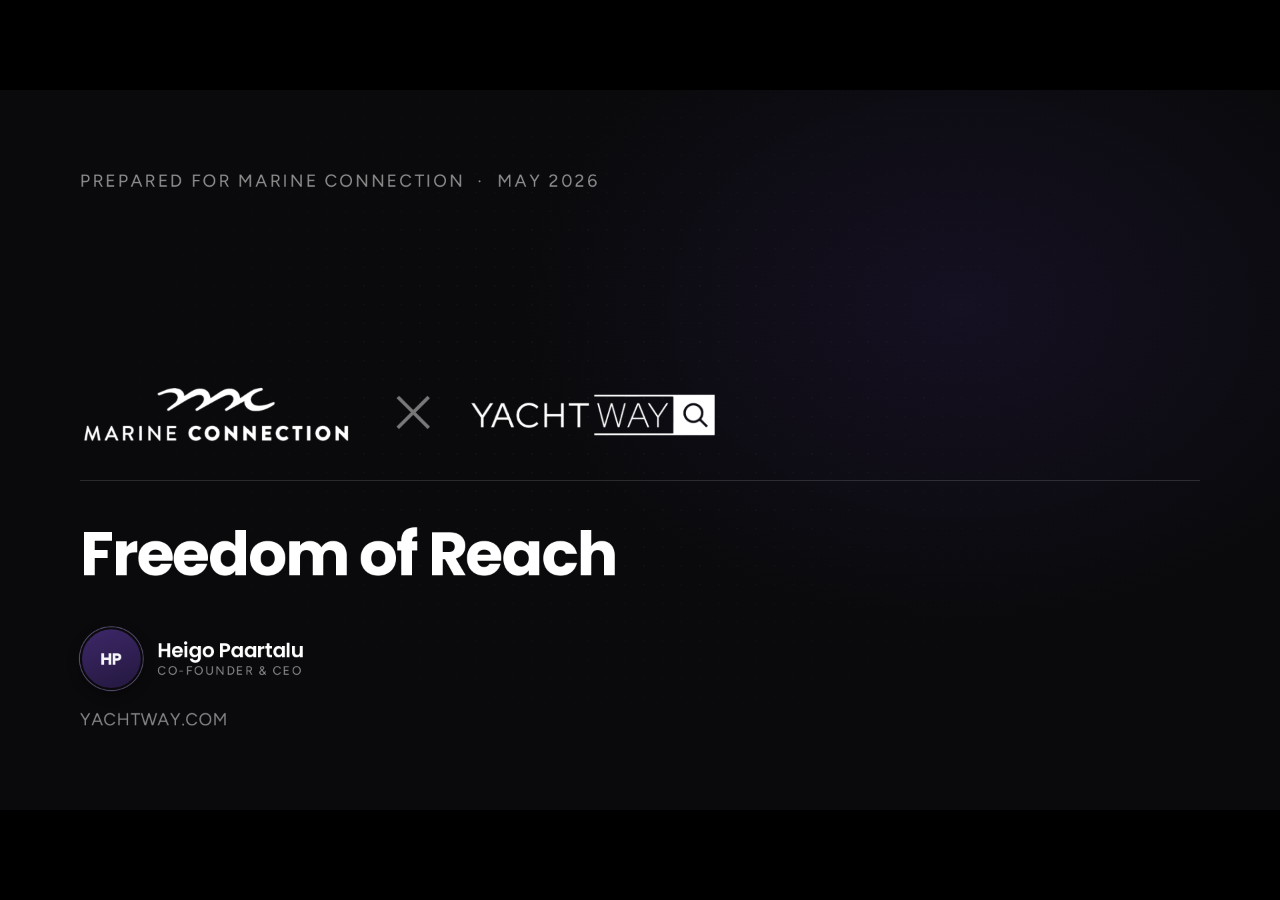
==== commit 9648ae03: "Add files via upload" ====
--- a/deck.html
+++ b/deck.html
@@ -1,180 +1,5776 @@
 <!DOCTYPE html>
-<html>
+<html lang="en">
 <head>
-  <meta charset="utf-8">
-  <title>YachtWay · Sales Presentation Generator</title>
-  <style>
-    * { margin: 0; padding: 0; box-sizing: border-box; }
-    body { background: #faf9f5; display: flex; align-items: center; justify-content: center; min-height: 100vh; font-family: -apple-system, BlinkMacSystemFont, sans-serif; }
-    #__bundler_loading { position: fixed; bottom: 20px; right: 20px; font: 13px/1.4 -apple-system, BlinkMacSystemFont, sans-serif; color: #666; background: #fff; padding: 8px 14px; border-radius: 8px; box-shadow: 0 1px 4px rgba(0,0,0,0.12); z-index: 10000; }
-    #__bundler_thumbnail { position: fixed; inset: 0; width: 100%; height: 100%; display: flex; align-items: center; justify-content: center; background: #faf9f5; z-index: 9999; }
-    #__bundler_thumbnail svg { width: 100%; height: 100%; object-fit: contain; }
-    #__bundler_placeholder { color: #999; font-size: 14px; }
-  </style>
-  <noscript>
-    <style>#__bundler_loading { display: none; }</style>
-    <div style="position:fixed;bottom:12px;left:12px;font:13px/1.4 -apple-system,BlinkMacSystemFont,sans-serif;color:#999;background:rgba(255,255,255,0.9);padding:6px 12px;border-radius:6px;box-shadow:0 1px 4px rgba(0,0,0,0.08);z-index:10000;">
-      This page requires JavaScript to display.
-    </div>
-  </noscript>
+<meta charset="UTF-8" />
+<title>YachtWay · Presentation</title>
+<meta name="viewport" content="width=device-width, initial-scale=1.0" />
+<template id="__bundler_thumbnail" data-bg-color="#1a0d33">
+  <svg viewBox="0 0 1200 800" xmlns="http://www.w3.org/2000/svg">
+    <rect width="1200" height="800" fill="#1a0d33"/>
+    <text x="600" y="380" text-anchor="middle" font-family="Poppins, system-ui, sans-serif" font-weight="700" font-size="140" fill="#fff" letter-spacing="-4">YACHT</text>
+    <text x="600" y="510" text-anchor="middle" font-family="Poppins, system-ui, sans-serif" font-weight="700" font-size="140" fill="#260754" letter-spacing="-4">WAY</text>
+  </svg>
+</template>
+<link rel="stylesheet" href="tokens.css" />
+<link rel="stylesheet" href="deck.css" />
+<script src="https://unpkg.com/react@18.3.1/umd/react.development.js" integrity="sha384-hD6/rw4ppMLGNu3tX5cjIb+uRZ7UkRJ6BPkLpg4hAu/6onKUg4lLsHAs9EBPT82L" crossorigin="anonymous"></script>
+<script src="https://unpkg.com/react-dom@18.3.1/umd/react-dom.development.js" integrity="sha384-u6aeetuaXnQ38mYT8rp6sbXaQe3NL9t+IBXmnYxwkUI2Hw4bsp2Wvmx4yRQF1uAm" crossorigin="anonymous"></script>
+<script src="https://unpkg.com/@babel/standalone@7.29.0/babel.min.js" integrity="sha384-m08KidiNqLdpJqLq95G/LEi8Qvjl/xUYll3QILypMoQ65QorJ9Lvtp2RXYGBFj1y" crossorigin="anonymous"></script>
+<script src="deck-stage.js"></script>
+<script>
+// Presenter sync: broadcast slide changes to a separate Presenter.html window
+(function() {
+  const KEY = 'yw-deck-slide';
+  let bc;
+  try { bc = new BroadcastChannel('yw-deck-sync'); } catch (e) {}
+  window.addEventListener('message', (e) => {
+    if (!e.data || typeof e.data.slideIndexChanged !== 'number') return;
+    const payload = { index: e.data.slideIndexChanged, total: e.data.deckTotal || 0, t: Date.now() };
+    try { localStorage.setItem(KEY, JSON.stringify(payload)); } catch (err) {}
+    if (bc) bc.postMessage(payload);
+  });
+})();
+</script>
+<style>
+.tbl { width:100%; border-collapse:collapse; font-size: 20px; }
+.tbl th, .tbl td { padding:7px 14px; text-align:left; border-bottom:1px solid var(--b-light); vertical-align:middle; }
+.tbl thead th { font-family:var(--font-mono); text-transform:uppercase; letter-spacing:.08em; font-size: 28px; color:var(--fg-muted); border-bottom:1px solid var(--b-strong); }
+.tbl td.feat { font-family:var(--font-display); font-weight:600; font-size: 28px; }
+.tbl td.dot { text-align:center; font-size: 28px; }
+.tbl .col-us { background:rgba(74,44,138,.06); }
+.tbl thead .col-us { color:#fff; background:transparent; }
+.tbl thead .col-us span { display:inline-block; background:var(--accent); color:#fff; border-radius:999px; padding:6px 14px; font-family:var(--font-display); font-weight:700; font-size: 28px; letter-spacing:0; text-transform:none; }
+.tbl .ck { color:var(--accent); font-weight:700; }
+.tbl .dash { color:var(--fg-faint); }
+.tbl.tbl-dense { font-size: 20px; }
+.tbl.tbl-dense th, .tbl.tbl-dense td { padding:2px 10px; text-align:center; line-height:1.25; }
+.tbl.tbl-dense td.feat { font-size: 20px; }
+.tbl.tbl-dense td.dot { font-size: 28px; }
+.tbl.tbl-dense thead th { font-size: 20px; }
+.pill-warn { display:inline-block; background:#fde9b8; color:#7a5300; border-radius:999px; padding:2px 10px; font-family:var(--font-mono); font-size: 14px; letter-spacing:.04em; font-weight:600; }
+.proof-grid { display:grid; grid-template-columns:repeat(3,1fr); gap:0; border-top:1px solid var(--b-on-dark); }
+.proof-cell { padding:32px 28px; border-right:1px solid var(--b-on-dark); border-bottom:1px solid var(--b-on-dark); display:flex; flex-direction:column; gap:10px; }
+.proof-cell:nth-child(3n) { border-right:none; }
+.proof-num { font-family:var(--font-display); font-weight:600; font-size: 64px; line-height:1; letter-spacing:-.025em; color:#fff; }
+.proof-cap { font-family:var(--font-mono); font-size: 20px; letter-spacing:.08em; text-transform:uppercase; color:rgba(255,255,255,.55); line-height:1.3; }
+.layer-grid { display:grid; grid-template-columns:repeat(3,1fr); gap:24px; }
+.layer { border-radius:16px; padding:20px; display:flex; flex-direction:column; gap:8px; }
+.layer .item { padding:7px 0; }
+.layer .name { font-family:var(--font-display); font-weight:600; font-size: 28px; color:#fff; line-height:1.2; }
+.layer .meta { font-size: 20px; color:rgba(255,255,255,.62); line-height:1.35; }
+.layer.earn { background:linear-gradient(150deg,#1a0d33 0%,#0a0a0c 100%); border:1px solid rgba(111,69,196,.32); }
+.layer.choose { background:rgba(255,255,255,.04); border:1px solid var(--b-on-dark); }
+.layer.free { background:rgba(255,255,255,.02); border:1px dashed var(--b-on-dark-strong); }
+.layer h4 { font-family:var(--font-mono); font-size: 20px; letter-spacing:.12em; text-transform:uppercase; color: rgba(255,255,255,.6); margin:0; }
+.layer .name { font-family:var(--font-display); font-weight:600; font-size: 28px; color:#fff; }
+.layer .meta { font-size: 20px; color:rgba(255,255,255,.62); line-height:1.4; }
+.layer .item { padding:12px 0; border-top:1px solid var(--b-on-dark); }
+.layer .item:first-of-type { border-top:none; padding-top:0; }
+.frame-stat { display:grid; grid-template-columns:1fr 1fr; gap:0; border-top:1px solid var(--b-on-dark); margin-top:24px; }
+.frame-stat .cell { padding:20px 24px 20px 0; border-bottom:1px solid var(--b-on-dark); border-right:1px solid var(--b-on-dark); }
+.frame-stat .cell:nth-child(2n) { border-right:none; padding-left:32px; }
+.frame-stat .num { font-family:var(--font-display); font-weight:600; font-size: 64px; line-height:1; color:#fff; letter-spacing:-.02em; }
+.frame-stat .lbl { font-family:var(--font-mono); font-size: 20px; letter-spacing:.08em; text-transform:uppercase; color: rgba(255,255,255,.6); margin-top:10px; line-height:1.3; }
+.market-bar { display:grid; grid-template-columns:1fr 100px; gap:14px; align-items:center; padding:8px 0; border-bottom:1px solid var(--b-light); }
+.market-bar .name { font-family:var(--font-display); font-weight:600; font-size: 28px; color:var(--fg); }
+.market-bar .pct { font-family:var(--font-display); font-weight:700; font-size: 28px; color:var(--accent); text-align:right; letter-spacing:-.02em; }
+.market-bar .track { grid-column:1/3; height:8px; background:var(--b-light); border-radius:999px; overflow:hidden; margin-top:4px; }
+.market-bar .fill-bar { height:100%; background:var(--accent); border-radius:999px; }
+.partner-col { display:flex; flex-direction:column; gap:12px; }
+.partner-col h4 { font-family:var(--font-mono); font-size: 20px; letter-spacing:.12em; text-transform:uppercase; color: rgba(255,255,255,.6); margin:0 0 8px; padding-bottom:12px; border-bottom:1px solid var(--b-on-dark); }
+.partner-col .name { font-family:var(--font-display); font-weight:600; font-size: 28px; color:#fff; line-height:1.2; }
+.partner-col .sub { font-size: 20px; color:rgba(255,255,255,.55); line-height:1.4; }
+.trust-grid { display:grid; grid-template-columns:1fr 1fr; gap:24px; }
+.cite { font-family:var(--font-mono); font-size: 20px; color:rgba(255,255,255,.4); letter-spacing:.04em; line-height:1.5; }
+.is-light .cite, .is-light-alt .cite { color:var(--fg-faint); }
+</style>
+<script type="application/json" id="speaker-notes">
+[
+  "Thank you for the time. I am Heigo, co-founder and CEO of YachtWay. We have built something specifically relevant for a brokerage like HMY, and I want to walk you through how it would benefit you. Three parts today: where buyers actually start, what we have built to capture that, and how this lands for HMY specifically. Then a live walkthrough. Questions anytime.",
+  "Where buyers actually start. The NMMA, the National Marine Manufacturers Association, commissioned Ipsos, a global market research firm, to study exactly this. Fifteen hundred buyers, surveyed in 2025. What they found was that the majority start with friends and family, articles, social media, and YouTube.\nListing sites do not even crack the top four - pretty ironic but we knew that. \n\nLegacy listing platforms are not where buyers discover boats. They are where buyers look up your phone number after they have already seen the vessel they like somewhere else.\n\nThis study is the cornerstone of what YachtWay was built on.",
+  "Discovery happens on socials. Decisions are made on the listing site. And that deserves more than a 90s experience. Modern tools, video, 3D tours, performance data, scheduling. That is the part YachtWay invests in.",
+  "And here is the proof, on your own listing. I ran this incognito, the same way a buyer would. Search yachts for sale on Google. Position one, YachtWorld, the legacy incumbent. Position two, YachtWay. Position four, HMY Yachts. Between you and YachtWorld on page one of Google, sits one listing platform. That is YachtWay. Scroll five pages. No other listing platform appears. The only company sending buyers down the funnel toward HMY, that you are not paying tens of thousands of dollars a month to, is the one in second place.",
+  "And this is where they land. Award-winning design. Modern, clean, built for one thing, make buying a yacht feel simple. Live streams up top, vessels for sale below, filters that actually work. Everything a serious buyer needs to evaluate and shortlist in one place. We did not build a listing wall. We built a buying experience that educates and converts.",
+  "Same Semrush export, same date, April 2026. Four numbers. First, organic growth, we are up two hundred and thirty-one times in twenty-four months, while the legacy incumbent dropped sixty percent over the same window. Second, visits per listing, we deliver over four visitors per listing per month. The next three platforms combined deliver zero point seven seven. Third, social reach, two point one eight million people every month across YouTube, Instagram, Facebook, roughly twice the legacy and challenger sites combined. Fourth, Google. Run an incognito search for yachts for sale. Page one is YachtWorld, Boat International, YachtWay, IYC. We are the only listing platform besides legacy on the front page. Scroll five pages, nobody else appears.",
+  "And This is the last thirty days. April to May 2026, U.S. organic search. YachtWay grew thirty-four percent in a single month. Every other platform we track either declined or barely held even. ",
+  "Distribution is the whole game. 2.2 million followers across five owned channels. Thirty million views in the last ninety days. A hundred and four thousand hours of watch time on YouTube. Seventy-two thousand net new followers in a single quarter. Seventy-one percent of the YouTube Main audience sits in the thirty-five to sixty-four age bracket, the luxury yacht bracket, and twenty-eight percent of views come from the United States. This is the audience that buys yachts. Buyers find boats on social, they research on YachtWay. Both audiences live here.",
+  "The market is no longer won at the listing stage. It is won at discovery, on social, where buyers form brand preference before they ever search for a specific boat. Every year, more brands launch. Competition for attention tightens. The shipyards capturing buyers today are the ones present in the buyer’s feed, not the ones waiting at the bottom of a search funnel. If your brand is not in the discovery stage, no listing platform can recover the buyer. The neighborhood matters, and so does the moment the buyer arrives there.",
+  "Now the receipts. This is MarineSource on Semrush, pulled May 20. Two hundred and six thousand backlinks. Almost twenty thousand keywords. Authority 24. And organic traffic, six hundred and twenty-six visits a month, down eleven percent. ",
+  "Rightboat. Authority 37, the highest of this group. Five hundred and eighty thousand backlinks. Fifty thousand keywords. Organic traffic thirty-six thousand a month, up two point three percent. Treading water at best.",
+  "Yachtr. Authority 32. Two hundred and twenty-three thousand backlinks. Organic traffic two thousand nine hundred visits a month, down seventy-one percent. The collapse is real and it is happening in real time.",
+  "And now look at YachtWorld  Authority score 58. Thirteen point four million backlinks. Five hundred and twelve thousand organic keywords. Organic traffic eight hundred and one thousand a month. And while it looks flat. Until you zoom out. Over the last twenty-four months they have lost roughly twenty percent of their organic traffic. For a brand this size, twenty percent is an alarming number and a lot of traffic walking out the door. The signal is clear. Backlinks and domain score are no longer the main drivers of search performance. Google's ranking requirements have changed. The biggest legacy platform has all the legacy SEO advantages, and is still bleeding.",
+  "And here we are. YachtWay. Authority 28, not the highest. Only seventeen hundred backlinks, the lowest of the group. But organic traffic twenty-two thousand two hundred, up thirty-one percent. And sixteen thousand four hundred keywords, up eight percent. We are not winning on legacy SEO metrics. We are winning on what comes next. And btw we have done it with less than 3000 listings on the pltatform with 1700 backlinks. ",
+  "Website features. One modern site, every part of your business in it. Brands, team, catalog, about, events, news. New listing on YachtWay? It posts to your website automatically. Leads route straight to your inbox. Mobile-first, fast, branded as you. You update once, everything stays in sync.",
+  "Before we dive into individual features, here is what they all live inside. This is the YachtWay listing page. One page, one link, everything a buyer needs. Video, 3D Tour, photos, specs, NautiX range calculator, Ask Waylo chat trained on this specific vessel, your contact card pinned. Today most brokers send their buyers a PDF. The buyer opens it, reads it, closes it, and goes back to Google. With a YachtWay link, the buyer never has to leave. Every minute they spend exploring stays inside your sales funnel. Your name, your face, your phone, stays at the top of the page. This is the wrapper that ties everything you are about to see together.",
+  "Buyer experience. Three tools that shorten the sales cycle. Three D Tour, NautiX, Ask Waylo. The walkthrough so buyers see the boat before they board. The trip calculator so they know if the boat fits their life. The AI so they get answers at two in the morning. The buyer arrives on the call already knowing the boat.",
+  "",
+  "Schedule a Tour. The buyer picks a time slot from your live calendar. In-person or video. Times shown in the vessel's local timezone. Confirmed request lands in your inbox with name, email, and phone number. You stop chasing. They commit before they show up.",
+  "YachtWay LIVE. The way I want you to think about it is, one showing equals one hundred showings. The broker streams the boat live, from the dock or from the deck. Buyers around the world tune in at the same time. After the session ends, we repost it to the YachtWay YouTube channel, which is over five hundred thousand subscribers, and across our social feeds. One showing keeps generating views and inquiries for weeks. The view count sits on the listing as social proof. Sales cycles shrink because by the time a serious buyer reaches you, they have already seen the boat move.",
+  "Events. You can build a private event, add the vessels on display, set the hours, invite specific buyers, and share one link. Track every metric, guests, RSVPs, views, impressions, pending requests. This turns into a private boat show, runnable every week, with full attribution.",
+  "Operations. The paperwork and the inventory, both handled. EasySign covers every doc, purchase agreements, listing agreements, commission docs, sent for signing, status tracked, all in one place. IYBA API sync brings your entire inventory across in one click, synced twice a day. No double-entry, no chasing.",
+  "Listing Performance. Every new listing in your network is scored two ways the day it goes live. Heat Score grades the listing quality, photos, video, three D tour, spec depth, response time. Market Position grades the price against live market comps. Weekly digest in your inbox. Sort by score, the bottom of the list is your call list.",
+  "Authorized dealer filter. This is a first in the industry. Buyers can sort yachts for sale by your authorized dealers in their region. New and pre-owned, side by side. Your brand integrity surfaced directly in search. No third-party listings polluting the result. Buyers in Monaco see the closest authorized dealer. Buyers in Miami see theirs. Every yacht in those results is sold by someone you stand behind.",
+  "",
+  "Price Range and Warranty. The single biggest reason buyers walk past a listing, no price. Ninety-eight percent of them do not reach out when the number's hidden. They scroll. They do not email. They are gone. We get it: new vessels vary by options and trim. So we built Price Range. Enter the base price and the fully-loaded price. Buyers see the window, you stay in control of the conversation. Same slide: warranty info. General, engine, hull, generator. Each with an expiration date. And buyers can filter for boats still under warranty, that is a search bucket nobody else surfaces today.",
+  "NautiX performance data. For shipyards, we need real engine and speed data on every model. Send us the spreadsheet, one row per RPM, with speed and gallons per hour. We map it once and every listing of that model inherits accurate range, fuel burn, and trip estimates. One file per model covers every dealer carrying your boat. Buyers pre-qualify themselves on the range. You get serious leads, not browsers.",
+  "YachtWay Studio. This is our in-house production team, available worldwide. Photo and video, 3D Tour, helicopter aerial, and the Spotlight on-camera walkthrough. Every shoot ships in 48 to 72 hours, edited, color-corrected, and ready to publish. And every shoot is automatically promoted across YachtWay's 1.9 million followers, no extra cost. Pricing is per foot. Standard 21 dollars per foot for Photo and Video, 8 per foot for 3D Tour. Become a Pass Holder for 199 a month and save 30 percent on every shoot. That is roughly 10 dollars off per foot, so the pass pays for itself in three bookings a year.",
+  "AI Photo Enhance. For dealers outside our Studio service area or anyone with weak listing photos. Upload your existing image, our AI removes the trailer, drops the marina background, repaints the scene as open water, fixes the lighting. Result is a hero photo that stops the scroll. One enhanced image per listing, fully transparent to buyers, no watermark. Two dollars per image in the US, two Euro in Europe.",
+  "Website redesign. The site is the dealership's front door. If buyers land there and the experience is dated, the entire pitch falls flat. We rebuild it on YachtWay infrastructure with live inventory sync. Branded storefront, dedicated SEO surface, every listing updated automatically. Same domain, same brand, modern shell. No more outdated brochure-ware.",
+  "API Feed Pitch. The catalog. Every listing you create on YachtWay lands on your website automatically. Buyers get the same filters they already know from yachtway.com, make, model, condition, brand, length, price, location. Your full inventory, organized like a real platform, branded as you. One source of truth. One feed, two storefronts.",
+  "API Feed Pitch. The listing page. Click into any vessel and the full YachtWay experience carries over. Schedule a Tour, NautiX, Waylo, 3D Tour, LIVE viewings, Events. The same depth buyers get on yachtway.com, branded as your company. Buyers stay longer, ask better questions, and arrive ready to talk.",
+  "",
+  "Data privacy. SOC 2 Type 1 and Type 2 certified. GDPR compliant. CCPA aligned. Those are the boxes we tick. The substance of what that means is the next slide.",
+  "Pricing. Nineteen dollars per broker per month for the full platform, unlimited listings, all the tools. Sixty-nine per location per month for the branded storefront and dedicated SEO surface tied to that office. That is it. No setup fee, no signature platform line item, no syndication add-on, no per-listing fee. We will get into what we send back to brokers in revenue share later. For now, that is the unit math.",
+  "Demo. Let me break from the deck and spend the rest of the time live. Tell me where to start.",
+  "",
+  ""
+]
+</script>
 </head>
 <body>
-  <div id="__bundler_thumbnail">
-  <svg xmlns="http://www.w3.org/2000/svg" viewBox="0 0 100 100">
-    <rect width="100" height="100" fill="#0a0a0c"></rect>
-    <rect x="30" y="30" width="40" height="40" rx="6" fill="none" stroke="#b69de8" stroke-width="2"></rect>
-    <text x="50" y="56" text-anchor="middle" font-family="system-ui, sans-serif" font-size="14" font-weight="700" fill="#b69de8">YW</text>
-  </svg>
+<!-- Hidden preload of team photos. The standalone bundler inlines each img
+     here as a data: URL. The cover presenter strip resolves photo paths
+     coming in via cfg.presenters[] back to these inlined data: srcs at
+     render time. In dev (non-bundled), the paths already match so this is
+     a no-op. Keep in sync with Sales Config's TEAM array. -->
+<div id="team-photo-preload" style="display:none;" aria-hidden="true">
+  <img data-team-photo="assets/team/debbie-pettibone-sm.png" src="assets/team/debbie-pettibone-sm.png" alt="">
+  <img data-team-photo="assets/team/gianmarco-sessa-sm.png"  src="assets/team/gianmarco-sessa-sm.png"  alt="">
+  <img data-team-photo="assets/team/heigo-paartalu-sm.png"   src="assets/team/heigo-paartalu-sm.png"   alt="">
+  <img data-team-photo="assets/team/kristi-smith-sm.png"     src="assets/team/kristi-smith-sm.png"     alt="">
+  <img data-team-photo="assets/team/mavil-gonzalez-sm.png"   src="assets/team/mavil-gonzalez-sm.png"   alt="">
 </div>
-  <div id="__bundler_loading">Unpacking...</div>
+
+<deck-stage width="1920" height="1080" data-om-id="b5da28be:7" style="--deck-rail-w: 188px;">
+
+<!-- 01, COVER ───────────────────────────────────────────── -->
+<section data-label="01 Cover" class="is-hero" data-om-id="b5da28be:8" data-screen-label="01 01 Cover" data-om-validate="no_overflowing_text,no_overlapping_text,slide_sized_text" data-deck-slide="0">
+  <style>
+    section[data-label="01 Cover"] .cover-presenters {
+      display: flex;
+      align-items: center;
+      gap: 22px;
+    }
+    section[data-label="01 Cover"] .cp-stack {
+      display: flex;
+      align-items: center;
+      flex-shrink: 0;
+    }
+    section[data-label="01 Cover"] .cp-stack .cp-avatar + .cp-avatar {
+      margin-left: -24px;
+    }
+    section[data-label="01 Cover"] .cp-avatar {
+      width: 88px;
+      height: 88px;
+      border-radius: 50%;
+      overflow: hidden;
+      background: linear-gradient(160deg, rgba(111,69,196,.5), rgba(74,44,138,.4));
+      border: 3px solid #0a0a0c;
+      box-shadow: 0 0 0 1.5px rgba(182,157,232,.5), 0 6px 18px rgba(0,0,0,.4);
+      display: grid;
+      place-items: center;
+      flex-shrink: 0;
+    }
+    section[data-label="01 Cover"] .cp-avatar img {
+      width: 100%;
+      height: 100%;
+      object-fit: cover;
+    }
+    section[data-label="01 Cover"] .cp-initials {
+      font-family: var(--font-display);
+      font-weight: 700;
+      font-size: 24px;
+      color: rgba(255,255,255,.95);
+      letter-spacing: -.01em;
+    }
+    section[data-label="01 Cover"] .cp-meta {
+      display: flex;
+      flex-direction: column;
+      gap: 2px;
+      min-width: 0;
+    }
+    section[data-label="01 Cover"] .cp-name {
+      font-family: var(--font-display);
+      font-weight: 600;
+      font-size: 30px;
+      line-height: 1.15;
+      letter-spacing: -.01em;
+      color: #fff;
+    }
+    section[data-label="01 Cover"] .cp-title {
+      font-family: var(--font-mono);
+      font-size: 18px;
+      letter-spacing: .14em;
+      text-transform: uppercase;
+      color: rgba(255,255,255,.55);
+    }
+    /* Multi-presenter rows. Each person on its own line. */
+    section[data-label="01 Cover"] .cp-people {
+      display: flex;
+      flex-direction: column;
+      gap: 8px;
+    }
+    section[data-label="01 Cover"] .cp-person {
+      display: flex;
+      align-items: baseline;
+      gap: 12px;
+      line-height: 1.2;
+    }
+    section[data-label="01 Cover"] .cp-pname {
+      font-family: var(--font-display);
+      font-weight: 600;
+      font-size: 24px;
+      letter-spacing: -.01em;
+      color: #fff;
+    }
+    section[data-label="01 Cover"] .cp-pdiv {
+      color: rgba(255,255,255,.35);
+      font-family: var(--font-display);
+      font-size: 20px;
+    }
+    section[data-label="01 Cover"] .cp-ptitle {
+      font-family: var(--font-mono);
+      font-size: 20px;
+      letter-spacing: .12em;
+      text-transform: uppercase;
+      color: rgba(255,255,255,.55);
+    }
+  </style>
+  <div class="dot-grid" data-om-id="b5da28be:9"></div>
+  <div class="glow" data-om-id="b5da28be:10"></div>
+  <div class="row between" style="position:relative;" data-om-id="b5da28be:11">
+    <div class="mono" style="color: rgba(255,255,255,.55); letter-spacing: .14em;" data-om-id="b5da28be:12">PREPARED FOR MARINE CONNECTION &nbsp;·&nbsp; MAY 2026</div>
+  </div>
+  <div class="end" style="position:relative;" data-om-id="b5da28be:13">
+    <!-- Lockup, center stage -->
+    <div style="display:flex; align-items:center; gap: 56px; padding: 24px 0 36px; border-bottom: 1px solid rgba(255,255,255,.18);" data-om-id="b5da28be:14">
+      <img data-dealer-logo alt="Dealer logo" src="[data-uri]" alt="Marine Connection" style="height: 96px; width: auto; display: block; filter: brightness(0) invert(1);" data-om-id="7225aadf:17">
+      <span style="font-family: var(--font-display); font-weight: 200; font-size: 124px; color: rgba(255,255,255,.45); line-height: 1; letter-spacing: -.02em;" data-om-id="b5da28be:16">×</span>
+      <img src="assets/brand/yachtway-white.png" alt="YachtWay" style="height: 61px; width: auto; display: block;" data-om-id="b5da28be:15">
+    </div>
+    <div class="spacer-lg" data-om-id="b5da28be:18"></div>
+    <h1 class="h-cover" style="font-size: 92px; line-height: 1.0; display: flex; flex-direction: column; gap: 6px; margin: 0;" data-om-id="b5da28be:19"><em class="grad-frag" style="font-style:normal;display:block;">Freedom of Reach</em></h1>
+    <div class="spacer-lg" data-om-id="51a2bbc1:24"></div>
+    <div class="cover-presenters" data-presenter-strip>
+      <!-- Presenter avatars + names. Rendered by personalization script
+           from cfg.presenters (or cfg.presenterName / cfg.presenterTitle).
+           Static fallback below is what shows when no config is applied. -->
+      <div class="cp-stack">
+        <div class="cp-avatar"><span class="cp-initials">HP</span></div>
+      </div>
+      <div class="cp-meta">
+        <div class="cp-name">Heigo Paartalu</div>
+        <div class="cp-title">Co-founder &amp; CEO</div>
+      </div>
+    </div>
+    <div class="mono" style="color: rgba(255,255,255,.5); margin-top: 28px;" data-om-id="b5da28be:27">YACHTWAY.COM</div>
+  </div>
+  <div class="slide-meta" data-om-id="b5da28be:28"><span data-om-id="b5da28be:29">YachtWay × Marine</span></div>
+</section>
+
+<!-- 04, MARKET (light) ──────────────────────────────────── -->
+<section data-label="02 Market" class="is-light" data-om-id="b5da28be:56" data-screen-label="02 02 Market" data-om-validate="no_overflowing_text,no_overlapping_text,slide_sized_text" data-deck-slide="1">
+  <div class="eyebrow" data-om-id="b5da28be:57">Market</div>
+  <div class="spacer" data-om-id="b5da28be:58"></div>
+  <h2 class="h-1" style="font-size: 56px; line-height: 1.0;" data-om-id="b5da28be:59">The modern buyer does not start on a <em class="grad-frag" data-om-id="b5da28be:60">listing platform.</em></h2>
+  <p class="body" style="margin-top: 12px; max-width: 1500px; color: var(--fg-muted); font-size: 24px;" data-om-id="b5da28be:63">NMMA / Ipsos, 1,500 respondents, fielded Aug–Sep 2025, published March 2026.</p>
+  <div class="end" style="display: grid; grid-template-columns: 1.4fr 1fr; gap: 80px;" data-om-id="b5da28be:65">
+    <div data-om-id="b5da28be:66">
+      <div class="mono" style="color: var(--fg-muted); margin-bottom: 18px;" data-om-id="b5da28be:67">RECENT BUYERS · MOST INFLUENTIAL RESOURCES</div>
+      <div class="market-bar" data-om-id="b5da28be:68">
+        <div class="name" data-om-id="b5da28be:69">Friends, family, or colleagues</div>
+        <div class="pct" data-om-id="b5da28be:70">36%</div>
+        <div class="track" data-om-id="b5da28be:71"><div class="fill-bar" style="width: 100%;" data-om-id="b5da28be:72"></div></div>
+      </div>
+      <div class="market-bar" data-om-id="b5da28be:73">
+        <div class="name" data-om-id="b5da28be:74">Online articles and reviews</div>
+        <div class="pct" data-om-id="b5da28be:75">34%</div>
+        <div class="track" data-om-id="b5da28be:76"><div class="fill-bar" style="width: 94%;" data-om-id="b5da28be:77"></div></div>
+      </div>
+      <div class="market-bar" data-om-id="b5da28be:78">
+        <div class="name" data-om-id="b5da28be:79">Social media</div>
+        <div class="pct" data-om-id="b5da28be:80">33%</div>
+        <div class="track" data-om-id="b5da28be:81"><div class="fill-bar" style="width: 92%;" data-om-id="b5da28be:82"></div></div>
+      </div>
+      <div class="market-bar" data-om-id="b5da28be:83">
+        <div class="name" data-om-id="b5da28be:84">YouTube &amp; video content</div>
+        <div class="pct" data-om-id="b5da28be:85">29%</div>
+        <div class="track" data-om-id="b5da28be:86"><div class="fill-bar" style="width: 81%;" data-om-id="b5da28be:87"></div></div>
+      </div>
+    </div>
+    <div style="display: flex; flex-direction: column; gap: 24px; padding-top: 36px;" data-om-id="b5da28be:88">
+      <div class="card-light" style="background: var(--bg-dark); color: #fff; border: none;" data-om-id="b5da28be:89">
+        <div class="mono" style="color: rgba(255,255,255,.6); margin-bottom: 14px;" data-om-id="b5da28be:90">NOT IN THE TOP CITED</div>
+        <div class="h-4" style="color: #fff; font-size: 28px;" data-om-id="b5da28be:91">Generic listing aggregators.</div>
+        <p class="small" style="color: rgba(255,255,255,.65); margin-top: 14px;" data-om-id="b5da28be:92">Source: Discover Boating &amp; Ipsos, <em style="font-size: 26px;" data-om-id="b5da28be:93">Charting a Course for Growth, Handbook for Dealers</em>, March 2026.</p>
+      </div>
+      <p class="body" style="font-size: 28px;" data-om-id="b5da28be:94">The study's recommendation for dealers reads: <strong style="color: var(--fg);" data-om-id="b5da28be:95">"highly engaging, mobile-friendly tools that let users easily compare models."</strong> That is a description of YachtWay.</p>
+    </div>
+  </div>
+  <div class="slide-meta" data-om-id="b5da28be:96"><span data-om-id="b5da28be:97">Market</span></div>
+</section>
+
+<section data-label="03 The Realization" class="is-hero" data-om-id="b5da28be:277" data-screen-label="03 03 The Realization" data-om-validate="no_overflowing_text,no_overlapping_text,slide_sized_text" data-deck-slide="2">
+  <div class="dot-grid" data-om-id="b5da28be:278"></div>
+  <div class="glow" data-om-id="b5da28be:279"></div>
+  <div class="end" style="position: relative; display: flex; flex-direction: column; justify-content: center; gap: 32px; padding-top: 0;" data-om-id="b5da28be:280">
+    <div class="mono" style="color: rgba(255,255,255,.5); letter-spacing: .18em;" data-om-id="b5da28be:281">3, THE REALIZATION</div>
+    <div style="font-family: var(--font-display); font-weight: 700; font-size: 124px; line-height: 1.08; letter-spacing: -.04em; color: #fff; max-width: 1700px;" data-persona-copy='{"dealer":"Every lead on a legacy platform started somewhere. Today, <span style=\"color:#fff;text-shadow:-4px -4px 0 #260754, 4px -4px 0 #260754, -4px 4px 0 #260754, 4px 4px 0 #260754, -4px 0 0 #260754, 4px 0 0 #260754, 0 -4px 0 #260754, 0 4px 0 #260754;\">it starts on YachtWay</span>.","shipyard":"Your brand should not live in a <span style=\"color:#fff;text-shadow:-4px -4px 0 #260754, 4px -4px 0 #260754, -4px 4px 0 #260754, 4px 4px 0 #260754, -4px 0 0 #260754, 4px 0 0 #260754, 0 -4px 0 #260754, 0 4px 0 #260754;\">bad neighborhood online</span>."}' data-om-id="b5da28be:283">
+      Every lead on a legacy platform started somewhere. Today, it usually starts on YachtWay.
+    </div>
+  </div>
+  <div class="slide-meta" data-om-id="b5da28be:284"><span data-om-id="b5da28be:285">The realization</span></div>
+</section>
+
+<!-- THE REALIZATION ───────────────────────────────────── -->
+
+
+
+
+<section data-label="05 Google Page 1" data-om-id="88d44658:497" data-screen-label="05 05 Google Page 1" data-om-validate="no_overflowing_text,no_overlapping_text,slide_sized_text" data-deck-slide="4">
+  <div class="glow" data-om-id="88d44658:498"></div>
+  <div class="dot-grid" data-om-id="88d44658:499"></div>
+  <style>
+    section[data-label="05 Google Page 1"] .serp-grid {
+      display: grid;
+      grid-template-columns: 0.8fr 1.2fr;
+      gap: 56px;
+      align-items: center;
+      padding-top: 28px;
+    }
+    section[data-label="05 Google Page 1"] .serp-text {
+      display: flex;
+      flex-direction: column;
+      gap: 22px;
+    }
+    section[data-label="05 Google Page 1"] .serp-callout {
+      display: flex;
+      flex-direction: column;
+      gap: 10px;
+      padding: 22px 28px;
+      border-left: 3px solid var(--accent-on-dark);
+      background: rgba(111,69,196,.06);
+      border-radius: 0 14px 14px 0;
+    }
+    section[data-label="05 Google Page 1"] .serp-callout .pos {
+      font-family: var(--font-mono);
+      font-size: 16px;
+      letter-spacing: .16em;
+      color: rgba(255,255,255,.6);
+      text-transform: uppercase;
+    }
+    section[data-label="05 Google Page 1"] .serp-callout .who {
+      font-family: var(--font-display);
+      font-weight: 700;
+      font-size: 36px;
+      line-height: 1.1;
+      letter-spacing: -.02em;
+      color: #fff;
+    }
+    section[data-label="05 Google Page 1"] .serp-img {
+      position: relative;
+    }
+    section[data-label="05 Google Page 1"] .serp-img img {
+      width: 100%;
+      max-height: 760px;
+      object-fit: contain;
+      border-radius: 16px;
+      box-shadow: 0 32px 80px -32px rgba(0,0,0,.7), 0 0 0 1px rgba(255,255,255,.08);
+    }
+  </style>
+
+  <div class="eyebrow" data-om-id="88d44658:500">Google · "yachts for sale"</div>
+  <div class="spacer" data-om-id="88d44658:501"></div>
+  <h2 class="h-1" data-om-id="88d44658:502">Page 1 of Google has only two listing platforms. <em class="grad-frag" data-om-id="88d44658:503">Only one feels built for today.</em></h2>
+
+  <div class="end" data-om-id="88d44658:504">
+    <div class="serp-grid" data-om-id="88d44658:505">
+      <div class="serp-text" data-om-id="88d44658:506">
+        <p style="margin: 0; font-size: 26px; line-height: 1.4; color: rgba(255,255,255,.78);" data-om-id="88d44658:507"><strong style="color: #fff;" data-om-id="233f7b88:134">100,000+ people a month</strong> search "yachts for sale". YachtWay is one of the top results.</p>
+
+        <div style="display: flex; flex-direction: column; gap: 12px; padding-top: 6px;" data-om-id="88d44658:508">
+          <div class="serp-callout" data-om-id="88d44658:509">
+            <div class="pos" data-om-id="88d44658:510">Position 1</div>
+            <div class="who" data-om-id="88d44658:511">YachtWorld <span style="color: rgba(255,255,255,.5); font-weight: 500; font-size: 24px;" data-om-id="88d44658:512">· legacy incumbent</span></div>
+          </div>
+          <div class="serp-callout" style="border-left-color: #fff; background: rgba(255,255,255,.08);" data-om-id="88d44658:513">
+            <div class="pos" style="color: #fff;" data-om-id="88d44658:514">Position 2</div>
+            <div class="who" data-om-id="88d44658:515">YachtWay <span style="color: rgba(255,255,255,.6); font-weight: 500; font-size: 24px;" data-om-id="88d44658:516">· the only modern platform on page 1, climbing while everyone else fades</span></div>
+          </div>
+          <div class="serp-callout" style="border-left-color: rgba(255,255,255,.4); background: rgba(255,255,255,.02); display:none;" data-om-id="88d44658:517">
+            <div class="pos" style="color: rgba(255,255,255,.6);" data-om-id="88d44658:518">Position 4</div>
+            <div class="who" data-om-id="88d44658:519">Marine Connection <span style="color: rgba(255,255,255,.5); font-weight: 500; font-size: 24px;" data-om-id="88d44658:520">· your listing</span></div>
+          </div>
+        </div>
+
+        <p style="margin: 12px 0 0; font-size: 22px; line-height: 1.4; color: rgba(255,255,255,.62);" data-om-id="88d44658:521">The next listing platform does not show up for another 3 to 5 pages.</p>
+      </div>
+      <div class="serp-img" data-om-id="88d44658:522">
+        <img src="assets/serp/yachts-for-sale.png" alt="Google search results for yachts for sale" data-om-id="88d44658:523">
+      </div>
+    </div>
+  </div>
+
+  <div class="slide-meta" data-om-id="88d44658:524"><span data-om-id="88d44658:525">Google · Page 1</span></div>
+</section>
+
+<!-- 04b HMY COST -->
+
+
+
+<!-- 05b YACHTWAY HOMEPAGE · the buying experience ──────────── -->
+<section data-label="05b Homepage" data-screen-label="06 05b Homepage" data-om-validate="no_overflowing_text,no_overlapping_text,slide_sized_text" data-om-id="233f7b88:153" data-deck-slide="5">
+  <div class="glow" data-om-id="233f7b88:154"></div>
+  <div class="dot-grid" data-om-id="233f7b88:155"></div>
+
+  <style>
+    section[data-label="05b Homepage"] .hp-wrap {
+      position: relative;
+      padding-top: 0;
+      display: grid;
+      grid-template-columns: 1fr;
+      gap: 20px;
+    }
+    section[data-label="05b Homepage"] .hp-headline {
+      display: flex; flex-direction: column; gap: 16px;
+      max-width: 1500px;
+      margin: 0 auto;
+      text-align: center;
+      position: relative;
+      z-index: 2;
+    }
+    section[data-label="05b Homepage"] .hp-headline h2 {
+      margin: 0;
+      font-family: var(--font-display);
+      font-weight: 700;
+      font-size: 56px;
+      line-height: 1.05;
+      letter-spacing: -.025em;
+      color: #fff;
+    }
+    section[data-label="05b Homepage"] .hp-headline h2 em {
+      font-style: normal;
+      color: #fff;
+      -webkit-text-fill-color: #fff;
+      background: none;
+    }
+    section[data-label="05b Homepage"] .hp-headline p {
+      margin: 0;
+      font-size: 24px; line-height: 1.45;
+      color: rgba(255,255,255,.70);
+      max-width: 900px;
+      align-self: center;
+    }
+    section[data-label="05b Homepage"] .hp-awards {
+      display: flex;
+      align-items: center;
+      gap: 14px;
+      margin-bottom: 16px;
+    }
+    section[data-label="05b Homepage"] .hp-awards .rdot {
+      width: 144px; height: 144px;
+      flex-shrink: 0;
+      display: grid; place-items: center;
+      background: #fff;
+      border-radius: 14px;
+      padding: 14px;
+    }
+    section[data-label="05b Homepage"] .hp-awards .rdot img {
+      width: 100%; height: 100%; display: block;
+      object-fit: contain;
+    }
+    }
+    section[data-label="05b Homepage"] .hp-awards .meta {
+      display: flex; flex-direction: column; gap: 2px;
+      line-height: 1.1;
+    }
+    section[data-label="05b Homepage"] .hp-awards .count {
+      font-family: var(--font-display);
+      font-weight: 700;
+      font-size: 36px;
+      letter-spacing: -.02em;
+      color: #fff;
+    }
+    section[data-label="05b Homepage"] .hp-awards .label {
+      font-family: var(--font-mono);
+      font-size: 16px;
+      letter-spacing: .14em;
+      text-transform: uppercase;
+      color: rgba(255,255,255,.65);
+    }
+    section[data-label="05b Homepage"] .hp-frame-wrap {
+      position: relative;
+      max-width: 1700px;
+      margin: 0 auto;
+      width: 100%;
+    }
+    section[data-label="05b Homepage"] .hp-glow-bg {
+      position: absolute;
+      inset: -40px -40px auto -40px;
+      height: 60%;
+      background: radial-gradient(ellipse at center, rgba(111,69,196,.45) 0%, rgba(111,69,196,0) 70%);
+      filter: blur(40px);
+      pointer-events: none;
+      z-index: 0;
+    }
+    section[data-label="05b Homepage"] .hp-frame {
+      position: relative;
+      z-index: 1;
+      background: #1a1a1a;
+      border-radius: 16px 16px 0 0;
+      overflow: hidden;
+      box-shadow:
+        0 40px 120px rgba(0,0,0,.6),
+        0 0 0 1px rgba(255,255,255,.08);
+    }
+    section[data-label="05b Homepage"] .hp-chrome {
+      display: grid;
+      grid-template-columns: auto 1fr auto;
+      gap: 14px;
+      align-items: center;
+      padding: 14px 18px;
+      background: linear-gradient(180deg, #2a2a2e 0%, #1a1a1e 100%);
+      border-bottom: 1px solid rgba(255,255,255,.08);
+    }
+    section[data-label="05b Homepage"] .hp-chrome .dots {
+      display: flex; gap: 8px;
+    }
+    section[data-label="05b Homepage"] .hp-chrome .dots i {
+      width: 14px; height: 14px; border-radius: 50%;
+      background: #444;
+    }
+    section[data-label="05b Homepage"] .hp-chrome .dots i:nth-child(1) { background: #ed6a5e; }
+    section[data-label="05b Homepage"] .hp-chrome .dots i:nth-child(2) { background: #f4be4f; }
+    section[data-label="05b Homepage"] .hp-chrome .dots i:nth-child(3) { background: #61c554; }
+    section[data-label="05b Homepage"] .hp-chrome .url {
+      background: rgba(255,255,255,.08);
+      border-radius: 8px;
+      padding: 8px 16px;
+      max-width: 480px;
+      margin: 0 auto;
+      display: flex; align-items: center; gap: 8px;
+      font-family: var(--font-mono);
+      font-size: 16px;
+      color: rgba(255,255,255,.85);
+    }
+    section[data-label="05b Homepage"] .hp-chrome .url .lock {
+      color: rgba(255,255,255,.55);
+      font-size: 13px;
+    }
+    section[data-label="05b Homepage"] .hp-chrome .actions {
+      width: 70px;
+    }
+    section[data-label="05b Homepage"] .hp-frame img {
+      display: block;
+      width: 100%;
+      height: auto;
+    }
+    section[data-label="05b Homepage"] .hp-frame::after {
+      /* fade the bottom of the screenshot so it bleeds into the slide */
+      content: "";
+      position: absolute;
+      left: 0; right: 0; bottom: 0;
+      height: 14%;
+      background: linear-gradient(180deg, rgba(0,0,0,0) 0%, rgba(10,10,12,1) 100%);
+      pointer-events: none;
+    }
+    section[data-label="05b Homepage"] .hp-pills {
+      display: flex; justify-content: center; gap: 14px; flex-wrap: wrap;
+      position: relative;
+      z-index: 2;
+    }
+    section[data-label="05b Homepage"] .hp-pill {
+      display: inline-flex; align-items: center; gap: 10px;
+      padding: 10px 18px;
+      border-radius: 999px;
+      background: rgba(255,255,255,.04);
+      border: 1px solid rgba(255,255,255,.10);
+      font-family: var(--font-mono);
+      font-size: 16px;
+      letter-spacing: .04em;
+      color: rgba(255,255,255,.78);
+    }
+    section[data-label="05b Homepage"] .hp-pill .dot {
+      width: 8px; height: 8px; border-radius: 50%;
+      background: var(--accent-on-dark);
+    }
+  </style>
+
+  <div class="hp-awards">
+    <div class="rdot"><img src="assets/brand/reddot-award.png" alt="Red Dot Award" /></div>
+    <div class="meta">
+      <span class="count">3× winner</span>
+    </div>
+  </div>
+
+  <div class="hp-wrap" data-om-id="233f7b88:157">
+    <div class="hp-headline" data-om-id="233f7b88:158">
+      <h2 data-om-id="233f7b88:159">The moment buyers and sellers realize <em data-om-id="233f7b88:160">the neighborhood matters.</em></h2>
+    </div>
+
+    <div class="hp-frame-wrap" data-om-id="233f7b88:161">
+      <div class="hp-glow-bg" data-om-id="233f7b88:162"></div>
+      <div class="hp-frame" data-om-id="233f7b88:163">
+        <img src="assets/features/homepage-min.jpg" alt="YachtWay homepage" data-om-id="233f7b88:172">
+      </div>
+    </div>
+  </div>
+
+  <div class="slide-meta" data-om-id="233f7b88:173"><span data-om-id="233f7b88:174">YachtWay homepage</span></div>
+</section>
+
+
+<!-- THE MATH ──────────────────────────────────────────── -->
+<section data-label="06 The Math" data-om-id="defd1c8b:167" data-screen-label="07 06 The Math" data-om-validate="no_overflowing_text,no_overlapping_text,slide_sized_text" data-deck-slide="6">
+  <div class="glow" data-om-id="defd1c8b:168"></div>
+  <div class="dot-grid" data-om-id="defd1c8b:169"></div>
+  <style>
+    section[data-label="06 The Math"] .vgrid { display: grid; grid-template-columns: 1fr 1fr; gap: 22px; padding-top: 22px; }
+    section[data-label="06 The Math"] .vcard { border: 1px solid var(--b-on-dark); border-radius: 16px; padding: 24px 28px; display: flex; flex-direction: column; gap: 16px; min-height: 320px; }
+    section[data-label="06 The Math"] .vcard.featured { background: linear-gradient(155deg, rgba(74,44,138,.18) 0%, transparent 80%); border-color: rgba(111,69,196,.35); }
+    section[data-label="06 The Math"] .vlabel { font-family: var(--font-mono); font-size: 18px; letter-spacing: .14em; color: rgba(255,255,255,.6); text-transform: uppercase; }
+    section[data-label="06 The Math"] .vhero { font-family: var(--font-display); font-weight: 700; font-size: 64px; line-height: 1; letter-spacing: -.04em; color: #fff; }
+    section[data-label="06 The Math"] .vhero .delta { font-size: 32px; color: #ff7a59; margin-left: 14px; letter-spacing: -.02em; }
+
+    /* horizontal bar rows */
+    section[data-label="06 The Math"] .barchart { display: flex; flex-direction: column; gap: 8px; margin-top: auto; }
+    section[data-label="06 The Math"] .bar { display: grid; grid-template-columns: 130px 1fr 80px; align-items: center; gap: 12px; font-size: 18px; }
+    section[data-label="06 The Math"] .bar .bn { color: rgba(255,255,255,.7); }
+    section[data-label="06 The Math"] .bar.us .bn { color: #fff; font-weight: 700; }
+    section[data-label="06 The Math"] .bar .bt { height: 14px; background: rgba(255,255,255,.05); border-radius: 4px; overflow: hidden; }
+    section[data-label="06 The Math"] .bar .bf { height: 100%; background: rgba(255,255,255,.32); border-radius: 4px; }
+    section[data-label="06 The Math"] .bar.us .bf { background: #fff; }
+    section[data-label="06 The Math"] .bar .bv { font-family: var(--font-display); font-weight: 700; font-size: 20px; color: #fff; text-align: right; letter-spacing: -.01em; }
+    section[data-label="06 The Math"] .bar.us .bv { color: #fff; font-weight: 700; }
+
+    /* growth twin-arrow visual */
+    section[data-label="06 The Math"] .twinarrows { display: grid; grid-template-columns: 1fr 1fr; gap: 18px; margin-top: auto; align-items: end; }
+    section[data-label="06 The Math"] .arrow-col { display: flex; flex-direction: column; gap: 8px; align-items: stretch; }
+    section[data-label="06 The Math"] .arrow-bar { height: 14px; border-radius: 4px; }
+    section[data-label="06 The Math"] .arrow-bar.up { background: #fff; }
+    section[data-label="06 The Math"] .arrow-bar.down { background: #ff7a59; opacity: .8; }
+    section[data-label="06 The Math"] .arrow-cap { font-family: var(--font-mono); font-size: 14px; letter-spacing: .12em; color: rgba(255,255,255,.55); text-transform: uppercase; }
+    section[data-label="06 The Math"] .arrow-num { font-family: var(--font-display); font-weight: 700; font-size: 40px; line-height: 1; letter-spacing: -.03em; }
+
+    /* SERP visual */
+    section[data-label="06 The Math"] .serp { display: flex; flex-direction: column; gap: 6px; margin-top: auto; background: rgba(255,255,255,.04); border-radius: 10px; padding: 14px 18px; }
+    section[data-label="06 The Math"] .serp-row { display: grid; grid-template-columns: 28px 1fr auto; gap: 12px; align-items: center; padding: 6px 0; font-size: 18px; }
+    section[data-label="06 The Math"] .serp-row .dot { width: 10px; height: 10px; border-radius: 50%; background: rgba(255,255,255,.4); justify-self: center; }
+    section[data-label="06 The Math"] .serp-row.us .dot { background: #fff; width: 14px; height: 14px; }
+    section[data-label="06 The Math"] .serp-row.us .name { color: #fff; font-weight: 700; }
+    section[data-label="06 The Math"] .serp-row .name { color: rgba(255,255,255,.78); }
+    section[data-label="06 The Math"] .serp-row .pos { font-family: var(--font-mono); font-size: 14px; color: rgba(255,255,255,.55); letter-spacing: .08em; }
+    section[data-label="06 The Math"] .serp-row.us .pos { color: #fff; font-weight: 600; }
+    section[data-label="06 The Math"] .serp-row.miss .name, .serp-row.miss .pos { color: rgba(255,122,89,.7); }
+  </style>
+
+  <div class="eyebrow" data-om-id="defd1c8b:170">The math</div>
+  <div class="spacer" data-om-id="defd1c8b:171"></div>
+  <h2 class="h-1" data-om-id="defd1c8b:172">Same Semrush export. <em class="grad-frag" data-om-id="defd1c8b:173">Same date.</em></h2>
+
+  <div class="end vgrid" data-om-id="defd1c8b:174">
+
+    <!-- TILE: Organic growth (twin arrows up vs down) -->
+    <div class="vcard featured" data-om-id="defd1c8b:175">
+      <div class="vlabel" data-om-id="defd1c8b:176">Organic growth · 24 months</div>
+      <div class="vhero" data-om-id="defd1c8b:177">+231×<span class="delta" data-om-id="defd1c8b:178"><span style="display:block;color:rgba(255,255,255,.85);" data-om-id="233f7b88:187">YachtWay</span>newer entrants down 60%</span></div>
+      <div class="twinarrows" data-om-id="defd1c8b:179">
+        <div class="arrow-col" data-om-id="defd1c8b:180">
+          <div class="arrow-cap" data-om-id="defd1c8b:181">YachtWay</div>
+          <div class="arrow-bar up" style="width: 100%;" data-om-id="defd1c8b:182"></div>
+          <div class="arrow-num" style="color: rgba(255,255,255,.6);" data-om-id="defd1c8b:183">+231×</div>
+        </div>
+        <div class="arrow-col" data-om-id="defd1c8b:184">
+          <div class="arrow-cap" style="text-align: right;" data-om-id="defd1c8b:185">Other platforms</div>
+          <div class="arrow-bar down" style="width: 60%; margin-left: auto;" data-om-id="defd1c8b:186"></div>
+          <div class="arrow-num" style="color: #ff7a59; text-align: right;" data-om-id="defd1c8b:187">−60%</div>
+        </div>
+      </div>
+    </div>
+
+    <!-- TILE: Visits per listing -->
+    <div class="vcard" data-om-id="defd1c8b:188">
+      <div class="vlabel" data-om-id="defd1c8b:189">Visits per listing</div>
+      <div class="vhero" data-om-id="defd1c8b:190">4.07<span class="delta" style="color: rgba(255,255,255,.5);" data-om-id="defd1c8b:191">vs. 0.77 combined</span></div>
+      <div class="barchart" data-om-id="defd1c8b:192">
+        <div class="bar us" data-om-id="defd1c8b:193"><div class="bn" data-om-id="defd1c8b:194">YachtWay</div><div class="bt" data-om-id="defd1c8b:195"><div class="bf" style="width: 100%;" data-om-id="defd1c8b:196"></div></div><div class="bv" data-om-id="defd1c8b:197">4.07</div></div>
+        <div class="bar" data-om-id="defd1c8b:198"><div class="bn" data-om-id="defd1c8b:199">Rightboat</div><div class="bt" data-om-id="defd1c8b:200"><div class="bf" style="width: 10.8%;" data-om-id="defd1c8b:201"></div></div><div class="bv" data-om-id="defd1c8b:202">0.44</div></div>
+        <div class="bar" data-om-id="defd1c8b:203"><div class="bn" data-om-id="defd1c8b:204">Yachtr</div><div class="bt" data-om-id="defd1c8b:205"><div class="bf" style="width: 7.9%;" data-om-id="defd1c8b:206"></div></div><div class="bv" data-om-id="defd1c8b:207">0.32</div></div>
+        <div class="bar" data-om-id="defd1c8b:208"><div class="bn" data-om-id="defd1c8b:209">MarineSource</div><div class="bt" data-om-id="defd1c8b:210"><div class="bf" style="width: 0.5%; min-width: 2px;" data-om-id="defd1c8b:211"></div></div><div class="bv" data-om-id="defd1c8b:212">0.009</div></div>
+      </div>
+    </div>
+
+    <!-- TILE: Social reach -->
+    <div class="vcard" data-om-id="defd1c8b:213">
+      <div class="vlabel" data-om-id="defd1c8b:214">Monthly social reach</div>
+      <div class="vhero" data-om-id="defd1c8b:215">2.18M<span class="delta" style="color: rgba(255,255,255,.5);" data-om-id="defd1c8b:216">~2× all four combined</span></div>
+      <div class="barchart" data-om-id="defd1c8b:217">
+        <div class="bar us" data-om-id="defd1c8b:218"><div class="bn" style="font-size: 20px;" data-om-id="defd1c8b:219">YachtWay</div><div class="bt" data-om-id="defd1c8b:220"><div class="bf" style="width: 100%;" data-om-id="defd1c8b:221"></div></div><div class="bv" data-om-id="defd1c8b:222">2.18M</div></div>
+        <div class="bar" data-om-id="defd1c8b:223"><div class="bn" style="font-size: 20px;" data-om-id="defd1c8b:224">YachtWorld</div><div class="bt" data-om-id="defd1c8b:225"><div class="bf" style="width: 32.7%;" data-om-id="defd1c8b:226"></div></div><div class="bv" data-om-id="defd1c8b:227">712K</div></div>
+        <div class="bar" data-om-id="defd1c8b:228"><div class="bn" style="font-size: 20px;" data-om-id="defd1c8b:229">MarineSource</div><div class="bt" data-om-id="defd1c8b:230"><div class="bf" style="width: 16.6%;" data-om-id="defd1c8b:231"></div></div><div class="bv" data-om-id="defd1c8b:232">362K</div></div>
+        <div class="bar" data-om-id="defd1c8b:233"><div class="bn" style="font-size: 20px;" data-om-id="defd1c8b:234">Rightboat</div><div class="bt" data-om-id="defd1c8b:235"><div class="bf" style="width: 1.2%; min-width: 2px;" data-om-id="defd1c8b:236"></div></div><div class="bv" data-om-id="defd1c8b:237">26K</div></div>
+        <div class="bar" data-om-id="defd1c8b:238"><div class="bn" style="font-size: 20px;" data-om-id="defd1c8b:239">Yachtr</div><div class="bt" data-om-id="defd1c8b:240"><div class="bf" style="width: 0.3%; min-width: 2px;" data-om-id="defd1c8b:241"></div></div><div class="bv" data-om-id="defd1c8b:242">5K</div></div>
+      </div>
+    </div>
+
+    <!-- TILE: Google SERP -->
+    <div class="vcard" data-om-id="defd1c8b:243">
+      <div class="vlabel" data-om-id="defd1c8b:244">Google · "yachts for sale"</div>
+      <div class="vhero" data-om-id="defd1c8b:245">Page 1.</div>
+      <div class="serp" data-om-id="defd1c8b:246">
+        <div class="serp-row" data-om-id="defd1c8b:247"><div class="dot" data-om-id="defd1c8b:248"></div><div class="name" style="font-size: 20px;" data-om-id="defd1c8b:249">YachtWorld</div><div class="pos" data-om-id="defd1c8b:250">PAGE 1 · #1</div></div>
+        <div class="serp-row" data-om-id="defd1c8b:251"><div class="dot" data-om-id="defd1c8b:252"></div><div class="name" style="font-size: 20px;" data-om-id="defd1c8b:253">BOAT International</div><div class="pos" data-om-id="defd1c8b:254">PAGE 1 · #2</div></div>
+        <div class="serp-row us" data-om-id="defd1c8b:255"><div class="dot" data-om-id="defd1c8b:256"></div><div class="name" style="font-size: 20px;" data-om-id="defd1c8b:257">YachtWay</div><div class="pos" data-om-id="defd1c8b:258">PAGE 1 · #3</div></div>
+        <div class="serp-row" data-om-id="defd1c8b:259"><div class="dot" data-om-id="defd1c8b:260"></div><div class="name" style="font-size: 20px;" data-om-id="defd1c8b:261">IYC</div><div class="pos" data-om-id="defd1c8b:262">PAGE 1 · #4</div></div>
+        <div class="serp-row miss" data-om-id="defd1c8b:263"><div class="dot" data-om-id="defd1c8b:264"></div><div class="name" style="font-size: 20px; color: rgb(245, 118, 118);" data-om-id="defd1c8b:265">MarineSource · Rightboat · Yachtr</div><div class="pos" data-om-id="defd1c8b:266">NOT ON P1–5</div></div>
+      </div>
+    </div>
+
+  </div>
+
+  <div class="slide-meta" data-om-id="defd1c8b:267"><span data-om-id="defd1c8b:268">The math</span></div>
+</section>
+
+<!-- 06 MONTH OVER MONTH LEADERBOARD ─────────────────── -->
+<section data-label="07 Month over month" data-om-id="4e3cd67b:203" data-screen-label="08 07 Month over month" data-om-validate="no_overflowing_text,no_overlapping_text,slide_sized_text" data-deck-slide="7">
+  <div class="glow" data-om-id="4e3cd67b:204"></div>
+  <div class="dot-grid" data-om-id="4e3cd67b:205"></div>
+  <style>
+    section[data-label="07 Month over month"] .lb-row { display: grid; grid-template-columns: 1fr 1fr 160px; align-items: center; gap: 24px; padding: 18px 24px; border-top: 1px solid var(--b-on-dark); }
+    section[data-label="07 Month over month"] .lb-row:last-of-type { border-bottom: 1px solid var(--b-on-dark); }
+    section[data-label="07 Month over month"] .lb-row.us { background: rgba(111,69,196,.12); border-top: 1px solid rgba(111,69,196,.4); border-bottom: 1px solid rgba(111,69,196,.4); }
+    section[data-label="07 Month over month"] .lb-name { font-family: var(--font-display); font-weight: 500; font-size: 28px; color: rgba(255,255,255,.78); }
+    section[data-label="07 Month over month"] .lb-row.us .lb-name { color: #fff; font-weight: 700; }
+    section[data-label="07 Month over month"] .lb-bar-cell { position: relative; height: 12px; background: rgba(255,255,255,.04); border-radius: 999px; overflow: visible; }
+    section[data-label="07 Month over month"] .lb-zero { position: absolute; top: -8px; bottom: -8px; left: 50%; width: 1px; background: rgba(255,255,255,.18); }
+    section[data-label="07 Month over month"] .lb-bar { position: absolute; top: 0; bottom: 0; border-radius: 999px; }
+    section[data-label="07 Month over month"] .lb-bar.pos { background: rgba(255,255,255,.4); left: 50%; }
+    section[data-label="07 Month over month"] .lb-bar.neg { background: #ff7a59; right: 50%; }
+    section[data-label="07 Month over month"] .lb-row.us .lb-bar.pos { background: #fff; }
+    section[data-label="07 Month over month"] .lb-val { font-family: var(--font-display); font-weight: 700; font-size: 32px; letter-spacing: -.02em; text-align: right; color: rgba(255,255,255,.7); }
+    section[data-label="07 Month over month"] .lb-row.us .lb-val { color: rgba(255,255,255,.6); font-size: 40px; }
+    section[data-label="07 Month over month"] .lb-val.neg { color: #ff7a59; }
+  </style>
+
+  <div class="eyebrow" data-om-id="4e3cd67b:206">Month over month</div>
+  <div class="spacer" data-om-id="4e3cd67b:207"></div>
+  <h2 class="h-1" data-om-id="4e3cd67b:208"><em class="grad-frag" data-om-id="4e3cd67b:209">+34%</em> in the last 30 days.</h2>
+  <p class="lead" style="margin-top: 18px; max-width: 1500px; color: rgba(255,255,255,.78); font-size: 28px;" data-om-id="4e3cd67b:211">U.S. organic search traffic, May 2026 vs. April 2026. Same Semrush methodology.</p>
+
+  <div class="end" style="display: flex; flex-direction: column; padding-top: 28px;" data-om-id="4e3cd67b:212">
+    <div style="display: grid; grid-template-columns: 1fr 1fr 160px; align-items: baseline; gap: 24px; padding: 0 24px 14px;" data-om-id="4e3cd67b:213">
+      <div class="mono" style="color: rgba(255,255,255,.5); font-size: 24px; letter-spacing: .16em;" data-om-id="4e3cd67b:214">PLATFORM</div>
+      <div class="mono" style="color: rgba(255,255,255,.5); font-size: 24px; letter-spacing: .16em; text-align: center;" data-om-id="4e3cd67b:215">DECLINE  /  GROWTH</div>
+      <div class="mono" style="color: rgba(255,255,255,.5); font-size: 24px; letter-spacing: .16em; text-align: right;" data-om-id="4e3cd67b:216">M/M %</div>
+    </div>
+
+    <div class="lb-row us" data-om-id="4e3cd67b:217">
+      <div class="lb-name" data-om-id="4e3cd67b:218">YachtWay</div>
+      <div class="lb-bar-cell" data-om-id="4e3cd67b:219"><div class="lb-zero" data-om-id="4e3cd67b:220"></div><div class="lb-bar pos" style="width: 50%;" data-om-id="4e3cd67b:221"></div></div>
+      <div class="lb-val" data-om-id="4e3cd67b:222">+34%</div>
+    </div>
+    <div class="lb-row" data-om-id="4e3cd67b:223">
+      <div class="lb-name" data-om-id="4e3cd67b:224">Rightboat</div>
+      <div class="lb-bar-cell" data-om-id="4e3cd67b:225"><div class="lb-zero" data-om-id="4e3cd67b:226"></div><div class="lb-bar pos" style="width: 4%;" data-om-id="4e3cd67b:227"></div></div>
+      <div class="lb-val" data-om-id="4e3cd67b:228">+2.3%</div>
+    </div>
+    <div class="lb-row" data-om-id="4e3cd67b:229">
+      <div class="lb-name" data-om-id="4e3cd67b:230">YachtWorld</div>
+      <div class="lb-bar-cell" data-om-id="4e3cd67b:231"><div class="lb-zero" data-om-id="4e3cd67b:232"></div><div class="lb-bar neg" style="width: 2%;" data-om-id="4e3cd67b:233"></div></div>
+      <div class="lb-val neg" data-om-id="4e3cd67b:234">−1.6%</div>
+    </div>
+    <div class="lb-row" data-om-id="4e3cd67b:235">
+      <div class="lb-name" data-om-id="4e3cd67b:236">MarineSource</div>
+      <div class="lb-bar-cell" data-om-id="4e3cd67b:237"><div class="lb-zero" data-om-id="4e3cd67b:238"></div><div class="lb-bar neg" style="width: 12%;" data-om-id="4e3cd67b:239"></div></div>
+      <div class="lb-val neg" data-om-id="4e3cd67b:240">−9.6%</div>
+    </div>
+    <div class="lb-row" data-om-id="4e3cd67b:241">
+      <div class="lb-name" data-om-id="4e3cd67b:242">Yatco</div>
+      <div class="lb-bar-cell" data-om-id="4e3cd67b:243"><div class="lb-zero" data-om-id="4e3cd67b:244"></div><div class="lb-bar neg" style="width: 18%;" data-om-id="4e3cd67b:245"></div></div>
+      <div class="lb-val neg" data-om-id="4e3cd67b:246">−14%</div>
+    </div>
+    <div class="lb-row" data-om-id="4e3cd67b:247">
+      <div class="lb-name" data-om-id="4e3cd67b:248">Yachtr</div>
+      <div class="lb-bar-cell" data-om-id="4e3cd67b:249"><div class="lb-zero" data-om-id="4e3cd67b:250"></div><div class="lb-bar neg" style="width: 50%;" data-om-id="4e3cd67b:251"></div></div>
+      <div class="lb-val neg" data-om-id="4e3cd67b:252">−72%</div>
+    </div>
+
+    <p style="margin: 16px 24px 0; font-size: 24px; color: #ffffff; letter-spacing: .04em;" data-om-id="4e3cd67b:253">Source: Semrush, U.S., May 2026. Six-platform sample.</p>
+  </div>
+
+  <div class="slide-meta" data-om-id="4e3cd67b:254"><span data-om-id="4e3cd67b:255">Month over month</span></div>
+</section>
+
+<!-- GOOGLE PAGE 1 -->
+
+
+<!-- 10 THE FIVE-BOAT EXPERIMENT ──────────────────────── -->
+
+
+
+<!-- THE RESTAURANT ───────────────────────────────────── -->
+
+<!-- 13b REACH · audience stats (for both dealers + shipyards) ─────────── -->
+<section data-label="13b Reach" data-screen-label="15 13b Reach" data-om-validate="no_overflowing_text,no_overlapping_text,slide_sized_text" data-om-id="233f7b88:506" data-deck-slide="14">
+  <div class="glow" data-om-id="233f7b88:507"></div>
+  <div class="dot-grid" data-om-id="233f7b88:508"></div>
+
+  <style>
+    section[data-label="13b Reach"] { padding-top: 64px; padding-bottom: 64px; }
+    section[data-label="13b Reach"] h2.h-1 { font-size: 84px; line-height: .98; letter-spacing: -.035em; margin-bottom: 10px; }
+    section[data-label="13b Reach"] .rch-sub {
+      font-family: var(--font-mono); font-size: 16px; letter-spacing: .14em;
+      text-transform: uppercase; color: rgba(255,255,255,.5);
+    }
+    section[data-label="13b Reach"] .rch-sub span { color: rgba(255,255,255,.6); }
+
+    /* Hero stats row */
+    section[data-label="13b Reach"] .rch-hero {
+      display: grid;
+      grid-template-columns: repeat(4, 1fr);
+      gap: 0;
+      margin-top: 44px;
+      padding-top: 24px;
+      border-top: 1px solid rgba(255,255,255,.14);
+    }
+    section[data-label="13b Reach"] .rch-stat { padding: 8px 28px 8px 0; border-right: 1px solid rgba(255,255,255,.10); }
+    section[data-label="13b Reach"] .rch-stat:last-child { border-right: none; padding-right: 0; }
+    section[data-label="13b Reach"] .rch-stat:nth-child(n+2) { padding-left: 28px; }
+    section[data-label="13b Reach"] .rch-stat .num {
+      font-family: var(--font-display); font-weight: 700;
+      font-size: 96px; line-height: 1; letter-spacing: -.04em;
+      color: #fff;
+    }
+    section[data-label="13b Reach"] .rch-stat .num em {
+      font-style: normal;
+      background: linear-gradient(95deg, #fff 0%, #fff 100%);
+      -webkit-background-clip: text;
+      background-clip: text;
+      -webkit-text-fill-color: transparent;
+    }
+    section[data-label="13b Reach"] .rch-stat .lbl {
+      font-family: var(--font-mono); font-size: 16px; letter-spacing: .12em;
+      text-transform: uppercase; color: rgba(255,255,255,.55);
+      margin-top: 12px; line-height: 1.4;
+    }
+    section[data-label="13b Reach"] .rch-stat .delta {
+      display: inline-block; margin-top: 10px;
+      padding: 3px 10px; border-radius: 999px;
+      background: rgba(34,168,107,.15);
+      color: #5fd398;
+      font-family: var(--font-mono); font-size: 14px; letter-spacing: .04em;
+      font-weight: 600;
+    }
+
+    /* Channel rail */
+    section[data-label="13b Reach"] .rch-channels {
+      margin-top: 56px;
+      padding-top: 28px;
+      border-top: 1px solid rgba(255,255,255,.10);
+    }
+    section[data-label="13b Reach"] .rch-clabel {
+      font-family: var(--font-mono); font-size: 14px; letter-spacing: .14em;
+      text-transform: uppercase; color: rgba(255,255,255,.45);
+      margin-bottom: 18px;
+    }
+    section[data-label="13b Reach"] .rch-clabel strong { color: #fff; font-weight: 600; }
+    section[data-label="13b Reach"] .rch-cgrid {
+      display: grid;
+      grid-template-columns: repeat(5, 1fr);
+      gap: 18px;
+    }
+    section[data-label="13b Reach"] .rch-c {
+      padding: 22px 24px;
+      border: 1px solid rgba(255,255,255,.10);
+      border-radius: 14px;
+      background: rgba(255,255,255,.02);
+      display: flex; flex-direction: column; gap: 10px;
+    }
+    section[data-label="13b Reach"] .rch-c.hero {
+      background: linear-gradient(150deg, rgba(74,44,138,.20) 0%, rgba(10,10,12,.40) 100%);
+      border-color: rgba(111,69,196,.35);
+    }
+    section[data-label="13b Reach"] .rch-c .platform {
+      font-family: var(--font-mono); font-size: 14px; letter-spacing: .12em;
+      text-transform: uppercase; color: rgba(255,255,255,.55);
+      display: flex; align-items: center; gap: 8px;
+    }
+    section[data-label="13b Reach"] .rch-c .platform .ico {
+      display: inline-block; width: 22px; height: 22px; border-radius: 6px;
+      background: rgba(255,255,255,.08);
+      color: #fff; font-weight: 800;
+      font-family: var(--font-display);
+      display: grid; place-items: center;
+      font-size: 13px;
+      letter-spacing: 0;
+    }
+    section[data-label="13b Reach"] .rch-c.fb .ico { background: #1877f2; }
+    section[data-label="13b Reach"] .rch-c.yt .ico { background: #ff0000; }
+    section[data-label="13b Reach"] .rch-c.ig .ico { background: linear-gradient(135deg, #f9ce34, #ee2a7b, #6228d7); }
+    section[data-label="13b Reach"] .rch-c .followers {
+      font-family: var(--font-display); font-weight: 700;
+      font-size: 48px; line-height: 1; letter-spacing: -.025em;
+      color: #fff;
+    }
+    section[data-label="13b Reach"] .rch-c .name {
+      font-family: var(--font-body); font-size: 16px;
+      color: rgba(255,255,255,.7);
+      line-height: 1.3;
+    }
+    section[data-label="13b Reach"] .rch-c .name strong { color: #fff; font-weight: 600; }
+    section[data-label="13b Reach"] .rch-c .growth {
+      display: inline-block;
+      padding: 3px 9px; border-radius: 999px;
+      background: rgba(34,168,107,.16);
+      color: #5fd398;
+      font-family: var(--font-mono); font-size: 13px; letter-spacing: .02em;
+      font-weight: 600;
+      align-self: flex-start;
+    }
+
+    /* Audience footnote */
+    section[data-label="13b Reach"] .rch-foot {
+      margin-top: 28px;
+      display: flex; gap: 40px;
+      font-family: var(--font-mono); font-size: 16px; letter-spacing: .04em;
+      color: rgba(255,255,255,.55);
+    }
+    section[data-label="13b Reach"] .rch-foot strong { color: #fff; font-weight: 600; }
+  </style>
+
+  <div class="eyebrow" data-om-id="233f7b88:509">Distribution · The audience that buys yachts</div>
+  <div class="spacer" data-om-id="233f7b88:510"></div>
+  <h2 class="h-1" data-om-id="233f7b88:511"><em class="grad-frag" data-om-id="233f7b88:512">2.2M followers.</em> 30M views last quarter.</h2>
+  <div class="rch-sub" data-om-id="233f7b88:513">Jan 30 – Apr 29, 2026 &nbsp;·&nbsp; <span data-om-id="233f7b88:514">5 owned channels</span> &nbsp;·&nbsp; first-party data</div>
+
+  <div class="end" style="margin-top: 0;" data-om-id="233f7b88:515">
+    <div class="rch-hero" data-om-id="233f7b88:516">
+      <div class="rch-stat" data-om-id="233f7b88:517">
+        <div class="num" data-om-id="233f7b88:518"><em data-om-id="233f7b88:519">30M</em></div>
+        <div class="lbl" data-om-id="233f7b88:520">Views<br data-om-id="233f7b88:521">last 90 days</div>
+        <div class="delta" data-om-id="233f7b88:522">+85%</div>
+      </div>
+      <div class="rch-stat" data-om-id="233f7b88:523">
+        <div class="num" data-om-id="233f7b88:524">2.4M</div>
+        <div class="lbl" data-om-id="233f7b88:525">Reactions, shares,<br data-om-id="233f7b88:526">comments</div>
+        <div class="delta" data-om-id="233f7b88:527">+98%</div>
+      </div>
+      <div class="rch-stat" data-om-id="233f7b88:528">
+        <div class="num" data-om-id="233f7b88:529">104K</div>
+        <div class="lbl" data-om-id="233f7b88:530">Hours watched<br data-om-id="233f7b88:531">on YouTube</div>
+        <div class="delta" data-om-id="233f7b88:532">+74%</div>
+      </div>
+      <div class="rch-stat" data-om-id="233f7b88:533">
+        <div class="num" data-om-id="233f7b88:534">+72K</div>
+        <div class="lbl" data-om-id="233f7b88:535">Net new followers<br data-om-id="233f7b88:536">last 90 days</div>
+        <div class="delta" data-om-id="233f7b88:537">+128%</div>
+      </div>
+    </div>
+
+    <div class="rch-channels" data-om-id="233f7b88:538">
+      <div class="rch-clabel" data-om-id="233f7b88:539">Where the audience lives &nbsp;·&nbsp; <strong data-om-id="233f7b88:540">5 channels across YouTube, Instagram, Facebook</strong></div>
+      <div class="rch-cgrid" data-om-id="233f7b88:541">
+        <div class="rch-c hero fb" data-om-id="233f7b88:542">
+          <div class="platform" data-om-id="233f7b88:543"><span class="ico" data-om-id="233f7b88:544">f</span>Facebook</div>
+          <div class="followers" data-om-id="233f7b88:545">1.14M</div>
+          <div class="name" data-om-id="233f7b88:546"><strong data-om-id="233f7b88:547">YachtWay Hub</strong></div>
+          <div class="growth" data-om-id="233f7b88:548">+4.7% / 28d</div>
+        </div>
+        <div class="rch-c yt" data-om-id="233f7b88:549">
+          <div class="platform" data-om-id="233f7b88:550"><span class="ico" data-om-id="233f7b88:551">▶</span>YouTube</div>
+          <div class="followers" data-om-id="233f7b88:552">555K</div>
+          <div class="name" data-om-id="233f7b88:553"><strong data-om-id="233f7b88:554">Hub</strong> · @YachtWayHub</div>
+          <div class="growth" data-om-id="233f7b88:555">+216% / 90d</div>
+        </div>
+        <div class="rch-c ig" data-om-id="233f7b88:556">
+          <div class="platform" data-om-id="233f7b88:557"><span class="ico" data-om-id="233f7b88:558">◎</span>Instagram</div>
+          <div class="followers" data-om-id="233f7b88:559">457K</div>
+          <div class="name" data-om-id="233f7b88:560"><strong data-om-id="233f7b88:561">Hub</strong> · @yachtway_hub</div>
+          <div class="growth" data-om-id="233f7b88:562">+125% reach</div>
+        </div>
+        <div class="rch-c yt" data-om-id="233f7b88:563">
+          <div class="platform" data-om-id="233f7b88:564"><span class="ico" data-om-id="233f7b88:565">▶</span>YouTube</div>
+          <div class="followers" data-om-id="233f7b88:566">18.6K</div>
+          <div class="name" data-om-id="233f7b88:567"><strong data-om-id="233f7b88:568">Main</strong> · @yachtway</div>
+          <div class="growth" data-om-id="233f7b88:569">+57% subs</div>
+        </div>
+        <div class="rch-c ig" data-om-id="233f7b88:570">
+          <div class="platform" data-om-id="233f7b88:571"><span class="ico" data-om-id="233f7b88:572">◎</span>Instagram</div>
+          <div class="followers" data-om-id="233f7b88:573">14.2K</div>
+          <div class="name" data-om-id="233f7b88:574"><strong data-om-id="233f7b88:575">Main</strong> · @yachtway</div>
+          <div class="growth" data-om-id="233f7b88:576">+3.4%</div>
+        </div>
+      </div>
+    </div>
+
+    <div class="rch-foot" data-om-id="233f7b88:577">
+      <div data-om-id="233f7b88:578"><strong data-om-id="233f7b88:579">71%</strong> aged 35–64 · the luxury yacht bracket</div>
+      <div data-om-id="233f7b88:580"><strong data-om-id="233f7b88:581">91%</strong> male · main channel audience</div>
+      <div data-om-id="233f7b88:582"><strong data-om-id="233f7b88:583">27.9%</strong> United States · top market</div>
+    </div>
+  </div>
+
+  <div class="slide-meta" data-om-id="233f7b88:584"><span data-om-id="233f7b88:585">Reach</span></div>
+</section>
+
+<!-- 13c THE SHIFT · shipyard-only narrative bridge ─────────────────── -->
+<section data-label="13c The Shift" class="is-hero" data-persona-only="shipyard" data-deck-skip="" data-screen-label="13c The Shift" data-om-validate="no_overflowing_text,no_overlapping_text,slide_sized_text">
+  <div class="glow"></div>
+  <div class="dot-grid"></div>
+
+  <style>
+    section[data-label="13c The Shift"] {
+      padding-top: 56px;
+      padding-bottom: 64px;
+    }
+    section[data-label="13c The Shift"] .sh-stage {
+      display: flex; flex-direction: column;
+      gap: 56px;
+      padding-top: 0;
+    }
+    section[data-label="13c The Shift"] .sh-eyebrow {
+      font-family: var(--font-mono);
+      font-size: 22px;
+      letter-spacing: .28em;
+      text-transform: uppercase;
+      color: rgba(255,255,255,.5);
+    }
+    section[data-label="13c The Shift"] .sh-headline {
+      font-family: var(--font-display);
+      font-weight: 700;
+      font-size: 112px;
+      line-height: 1.1;
+      letter-spacing: -.04em;
+      color: #fff;
+      max-width: 1700px;
+    }
+    section[data-label="13c The Shift"] .sh-headline .crossed {
+      position: relative;
+      display: inline-block;
+    }
+    section[data-label="13c The Shift"] .sh-headline .tilt {
+      display: inline-block;
+      transform: rotate(45deg) translateY(6px);
+      transform-origin: bottom left;
+      color: #fff;
+    }
+    section[data-label="13c The Shift"] .sh-headline .tilt .dot {
+      display: inline-block;
+      color: #fff;
+    }
+
+    /* Journey rail: three stops, decision point lives at the first */
+    section[data-label="13c The Shift"] .sh-journey {
+      margin-top: 16px;
+      padding-top: 36px;
+      border-top: 1px solid rgba(255,255,255,.12);
+    }
+    section[data-label="13c The Shift"] .sh-decision-row {
+      display: grid;
+      grid-template-columns: 1fr 1fr 1fr;
+      gap: 24px;
+      margin-bottom: 6px;
+    }
+    section[data-label="13c The Shift"] .sh-decision-pill {
+      align-self: flex-start;
+      display: inline-flex; align-items: center; gap: 10px;
+      padding: 8px 16px 8px 12px;
+      background: #260754;
+      border-radius: 999px;
+      font-family: var(--font-mono);
+      font-size: 14px; letter-spacing: .18em;
+      text-transform: uppercase; color: #fff;
+      font-weight: 700;
+      box-shadow: 0 6px 20px rgba(38,7,84,.5);
+      width: fit-content;
+    }
+    section[data-label="13c The Shift"] .sh-decision-pill::before {
+      content: "●";
+      font-size: 9px;
+      color: #fff;
+    }
+    section[data-label="13c The Shift"] .sh-decision-arrow {
+      width: 32px; height: 28px;
+      margin-top: 4px;
+      align-self: flex-start;
+    }
+    section[data-label="13c The Shift"] .sh-track {
+      position: relative;
+      display: grid;
+      grid-template-columns: 1fr 1fr 1fr;
+      gap: 24px;
+      align-items: start;
+      padding-top: 26px;
+    }
+    section[data-label="13c The Shift"] .sh-track::before {
+      content: "";
+      position: absolute;
+      top: 22px;
+      left: 14%; right: 14%;
+      height: 2px;
+      background: linear-gradient(90deg,
+        #260754 0%,
+        #260754 33%,
+        rgba(255,255,255,.18) 33%,
+        rgba(255,255,255,.18) 100%);
+    }
+    section[data-label="13c The Shift"] .sh-stop {
+      display: flex; flex-direction: column; align-items: center;
+      gap: 16px;
+      text-align: center;
+    }
+    section[data-label="13c The Shift"] .sh-node {
+      width: 44px; height: 44px;
+      border-radius: 50%;
+      background: rgba(10,10,12,1);
+      border: 3px solid rgba(255,255,255,.20);
+      display: grid; place-items: center;
+      position: relative;
+      z-index: 1;
+    }
+    section[data-label="13c The Shift"] .sh-stop.won .sh-node {
+      background: #260754;
+      border-color: #fff;
+      box-shadow: 0 0 0 6px rgba(38,7,84,.30);
+    }
+    section[data-label="13c The Shift"] .sh-stop .stage {
+      font-family: var(--font-mono);
+      font-size: 22px; letter-spacing: .22em;
+      text-transform: uppercase; color: rgba(255,255,255,.45);
+    }
+    section[data-label="13c The Shift"] .sh-stop.won .stage {
+      color: rgba(255,255,255,.85);
+    }
+    section[data-label="13c The Shift"] .sh-stop .where {
+      font-family: var(--font-display);
+      font-weight: 700;
+      font-size: 36px;
+      line-height: 1.1;
+      letter-spacing: -.02em;
+      color: #fff;
+    }
+    section[data-label="13c The Shift"] .sh-stop.lost .where {
+      color: #fff;
+    }
+    section[data-label="13c The Shift"] .sh-stop .caption {
+      font-family: var(--font-body);
+      font-size: 16px;
+      line-height: 1.4;
+      color: rgba(255,255,255,.55);
+      max-width: 280px;
+    }
+    section[data-label="13c The Shift"] .sh-stop.lost .caption {
+      color: rgba(255,255,255,.7);
+    }
+  </style>
+
+  <div class="sh-stage">
+    <div>
+      <div class="sh-eyebrow">The shift</div>
+      <div class="sh-headline" style="margin-top:24px;">By the time a buyer reaches a <span class="crossed">listing</span>, your brand has already won or los<span class="tilt">t<span class="dot">.</span></span></div>
+    </div>
+
+    <div class="sh-journey">
+      <div class="sh-decision-row">
+        <div style="display:inline-flex;flex-direction:column;align-items:center;width:fit-content;">
+          <span class="sh-decision-pill" style="font-size: 20px;">Decision happens here</span>
+          <svg class="sh-decision-arrow" viewBox="0 0 32 28" fill="none" xmlns="http://www.w3.org/2000/svg" style="margin-top:6px;">
+            <path d="M16 2 L16 24 M8 16 L16 24 L24 16" stroke="#fff" stroke-width="3" stroke-linecap="round" stroke-linejoin="round"/>
+          </svg>
+        </div>
+        <div></div>
+        <div></div>
+      </div>
+
+      <div class="sh-track">
+        <div class="sh-stop won">
+          <div class="sh-node"></div>
+          <div class="stage">Discovery</div>
+          <div class="where">Social</div>
+          <div class="caption" style="font-size: 19px;">Buyers form brand preference before they ever search for a boat.</div>
+        </div>
+        <div class="sh-stop">
+          <div class="sh-node"></div>
+          <div class="stage">Intent</div>
+          <div class="where">Search</div>
+          <div class="caption" style="font-size: 19px;">They look for the brand they already chose.</div>
+        </div>
+        <div class="sh-stop lost">
+          <div class="sh-node"></div>
+          <div class="stage">Action</div>
+          <div class="where" style="color: rgb(255, 255, 255);">Listing</div>
+          <div class="caption"><span style="color: rgb(150, 150, 150); font-size: 19px;">The brand has already won or lost. The listing platform cannot recover a buyer who has decided.</span></div>
+        </div>
+      </div>
+    </div>
+  </div>
+</section>
+
+
+<!-- 07 MarineSource ─────────────────────────────────── -->
+
+
+
+<!-- 08 Rightboat ─────────────────────────────────── -->
+<section data-label="08 MarineSource" data-deck-skip="" data-om-id="defd1c8b:321" data-screen-label="09 08 MarineSource" data-om-validate="no_overflowing_text,no_overlapping_text,slide_sized_text" data-deck-slide="8">
+  <div class="glow" data-om-id="defd1c8b:322"></div>
+  <div class="dot-grid" data-om-id="defd1c8b:323"></div>
+  <div class="eyebrow" data-om-id="defd1c8b:324">Semrush · May 20 report</div>
+  <div class="spacer" data-om-id="defd1c8b:325"></div>
+  <h2 class="h-1" data-om-id="defd1c8b:326"><span style="font-family: var(--font-mono); font-weight: 500; letter-spacing: -.01em;" data-om-id="defd1c8b:327">marinesource.com</span><br data-om-id="defd1c8b:328"><em class="grad-frag" data-om-id="defd1c8b:329">Backlinks galore. Traffic going nowhere.</em></h2>
+
+  <div class="end" style="display: grid; grid-template-columns: 320px 1fr; gap: 32px; padding-top: 28px; align-items: start;" data-om-id="defd1c8b:330">
+    <div style="display: flex; flex-direction: column; gap: 0;" data-om-id="defd1c8b:331">
+        <div style="padding: 14px 0; border-top: 1px solid var(--b-on-dark);" data-om-id="defd1c8b:332">
+          <div class="mono" style="color: rgba(255,255,255,.6); font-size: 16px; letter-spacing: .14em;" data-om-id="defd1c8b:333">ORGANIC TRAFFIC</div>
+          <div style="font-family: var(--font-display); font-weight: 700; font-size: 48px; line-height: 1.1; letter-spacing: -.03em; color: #fff; margin-top: 4px;" data-om-id="defd1c8b:334">626 <span style="font-size: 28px; color: #ff7a59;" data-om-id="defd1c8b:335">−11%</span></div>
+        </div>
+        <div style="padding: 14px 0; border-top: 1px solid var(--b-on-dark);" data-om-id="defd1c8b:336">
+          <div class="mono" style="color: rgba(255,255,255,.6); font-size: 16px; letter-spacing: .14em;" data-om-id="defd1c8b:337">AUTHORITY SCORE</div>
+          <div style="font-family: var(--font-display); font-weight: 700; font-size: 48px; line-height: 1.1; letter-spacing: -.03em; color: #fff; margin-top: 4px;" data-om-id="defd1c8b:338">24</div>
+        </div>
+        <div style="padding: 14px 0; border-top: 1px solid var(--b-on-dark);" data-om-id="defd1c8b:339">
+          <div class="mono" style="color: rgba(255,255,255,.6); font-size: 16px; letter-spacing: .14em;" data-om-id="defd1c8b:340">BACKLINKS</div>
+          <div style="font-family: var(--font-display); font-weight: 700; font-size: 48px; line-height: 1.1; letter-spacing: -.03em; color: #fff; margin-top: 4px;" data-om-id="defd1c8b:341">206K</div>
+        </div>
+        <div style="padding: 14px 0; border-top: 1px solid var(--b-on-dark);" data-om-id="defd1c8b:342">
+          <div class="mono" style="color: rgba(255,255,255,.6); font-size: 16px; letter-spacing: .14em;" data-om-id="defd1c8b:343">ORG. KEYWORDS</div>
+          <div style="font-family: var(--font-display); font-weight: 700; font-size: 48px; line-height: 1.1; letter-spacing: -.03em; color: #fff; margin-top: 4px;" data-om-id="defd1c8b:344">19.7K <span style="font-size: 28px; color: #ff7a59;" data-om-id="defd1c8b:345">−31%</span></div>
+        </div>
+    </div>
+    <div style="background: #fff; border-radius: 12px; padding: 12px; box-shadow: 0 24px 60px -20px rgba(0,0,0,.5);" data-om-id="defd1c8b:346">
+      <img src="assets/semrush/marinesource.png?v=3" alt="marinesource.com Semrush" style="width: 100%; height: auto; display: block; border-radius: 6px; max-height: 720px; object-fit: contain; object-position: top;" data-om-id="defd1c8b:347">
+    </div>
+  </div>
+
+  <div class="slide-meta" data-om-id="defd1c8b:348"><span data-om-id="defd1c8b:349">marinesource.com</span></div>
+</section>
+
+<section data-label="09 Rightboat" data-deck-skip="" data-om-id="defd1c8b:350" data-screen-label="10 09 Rightboat" data-om-validate="no_overflowing_text,no_overlapping_text,slide_sized_text" data-deck-slide="9">
+  <div class="glow" data-om-id="defd1c8b:351"></div>
+  <div class="dot-grid" data-om-id="defd1c8b:352"></div>
+  <div class="eyebrow" data-om-id="defd1c8b:353">Semrush · May 20 report</div>
+  <div class="spacer" data-om-id="defd1c8b:354"></div>
+  <h2 class="h-1" data-om-id="defd1c8b:355"><span style="font-family: var(--font-mono); font-weight: 500; letter-spacing: -.01em;" data-om-id="defd1c8b:356">rightboat.com</span><br data-om-id="defd1c8b:357"><em class="grad-frag" data-om-id="defd1c8b:358"></em></h2>
+
+  <div class="end" style="display: grid; grid-template-columns: 320px 1fr; gap: 32px; padding-top: 28px; align-items: start;" data-om-id="defd1c8b:359">
+    <div style="display: flex; flex-direction: column; gap: 0;" data-om-id="defd1c8b:360">
+        <div style="padding: 14px 0; border-top: 1px solid var(--b-on-dark);" data-om-id="defd1c8b:361">
+          <div class="mono" style="color: rgba(255,255,255,.6); font-size: 16px; letter-spacing: .14em;" data-om-id="defd1c8b:362">ORGANIC TRAFFIC</div>
+          <div style="font-family: var(--font-display); font-weight: 700; font-size: 48px; line-height: 1.1; letter-spacing: -.03em; color: #fff; margin-top: 4px;" data-om-id="defd1c8b:363">36K <span style="font-size: 28px; color: rgba(255,255,255,.55);" data-om-id="defd1c8b:364">+2.3%</span></div>
+        </div>
+        <div style="padding: 14px 0; border-top: 1px solid var(--b-on-dark);" data-om-id="defd1c8b:365">
+          <div class="mono" style="color: rgba(255,255,255,.6); font-size: 16px; letter-spacing: .14em;" data-om-id="defd1c8b:366">AUTHORITY SCORE</div>
+          <div style="font-family: var(--font-display); font-weight: 700; font-size: 48px; line-height: 1.1; letter-spacing: -.03em; color: #fff; margin-top: 4px;" data-om-id="defd1c8b:367">37</div>
+        </div>
+        <div style="padding: 14px 0; border-top: 1px solid var(--b-on-dark);" data-om-id="defd1c8b:368">
+          <div class="mono" style="color: rgba(255,255,255,.6); font-size: 16px; letter-spacing: .14em;" data-om-id="defd1c8b:369">BACKLINKS</div>
+          <div style="font-family: var(--font-display); font-weight: 700; font-size: 48px; line-height: 1.1; letter-spacing: -.03em; color: #fff; margin-top: 4px;" data-om-id="defd1c8b:370">582K</div>
+        </div>
+        <div style="padding: 14px 0; border-top: 1px solid var(--b-on-dark);" data-om-id="defd1c8b:371">
+          <div class="mono" style="color: rgba(255,255,255,.6); font-size: 16px; letter-spacing: .14em;" data-om-id="defd1c8b:372">PAID KEYWORDS</div>
+          <div style="font-family: var(--font-display); font-weight: 700; font-size: 48px; line-height: 1.1; letter-spacing: -.03em; color: #fff; margin-top: 4px;" data-om-id="defd1c8b:373">59 <span style="font-size: 28px; color: #ff7a59;" data-om-id="defd1c8b:374">−27%</span></div>
+        </div>
+    </div>
+    <div style="background: #fff; border-radius: 12px; padding: 12px; box-shadow: 0 24px 60px -20px rgba(0,0,0,.5);" data-om-id="defd1c8b:375">
+      <img src="assets/semrush/rightboat.png?v=3" alt="rightboat.com Semrush" style="width: 100%; height: auto; display: block; border-radius: 6px; max-height: 720px; object-fit: contain; object-position: top;" data-om-id="defd1c8b:376">
+    </div>
+  </div>
+
+  <div class="slide-meta" data-om-id="defd1c8b:377"><span data-om-id="defd1c8b:378">rightboat.com</span></div>
+</section>
+
+<!-- 09 Yachtr ─────────────────────────────────── -->
+<section data-label="10 Yachtr" data-deck-skip="" data-om-id="defd1c8b:379" data-screen-label="11 10 Yachtr" data-om-validate="no_overflowing_text,no_overlapping_text,slide_sized_text" data-deck-slide="10">
+  <div class="glow" data-om-id="defd1c8b:380"></div>
+  <div class="dot-grid" data-om-id="defd1c8b:381"></div>
+  <div class="eyebrow" data-om-id="defd1c8b:382">Semrush · May 20 report</div>
+  <div class="spacer" data-om-id="defd1c8b:383"></div>
+  <h2 class="h-1" data-om-id="defd1c8b:384"><span style="font-family: var(--font-mono); font-weight: 500; letter-spacing: -.01em;" data-om-id="defd1c8b:385">yachtr.com</span><br data-om-id="defd1c8b:386"><em class="grad-frag" data-om-id="defd1c8b:387"></em></h2>
+
+  <div class="end" style="display: grid; grid-template-columns: 320px 1fr; gap: 32px; padding-top: 28px; align-items: start;" data-om-id="defd1c8b:388">
+    <div style="display: flex; flex-direction: column; gap: 0;" data-om-id="defd1c8b:389">
+        <div style="padding: 14px 0; border-top: 1px solid var(--b-on-dark);" data-om-id="defd1c8b:390">
+          <div class="mono" style="color: rgba(255,255,255,.6); font-size: 16px; letter-spacing: .14em;" data-om-id="defd1c8b:391">ORGANIC TRAFFIC</div>
+          <div style="font-family: var(--font-display); font-weight: 700; font-size: 48px; line-height: 1.1; letter-spacing: -.03em; color: #fff; margin-top: 4px;" data-om-id="defd1c8b:392">2.9K <span style="font-size: 28px; color: #ff7a59;" data-om-id="defd1c8b:393">−71%</span></div>
+        </div>
+        <div style="padding: 14px 0; border-top: 1px solid var(--b-on-dark);" data-om-id="defd1c8b:394">
+          <div class="mono" style="color: rgba(255,255,255,.6); font-size: 16px; letter-spacing: .14em;" data-om-id="defd1c8b:395">AUTHORITY SCORE</div>
+          <div style="font-family: var(--font-display); font-weight: 700; font-size: 48px; line-height: 1.1; letter-spacing: -.03em; color: #fff; margin-top: 4px;" data-om-id="defd1c8b:396">32</div>
+        </div>
+        <div style="padding: 14px 0; border-top: 1px solid var(--b-on-dark);" data-om-id="defd1c8b:397">
+          <div class="mono" style="color: rgba(255,255,255,.6); font-size: 16px; letter-spacing: .14em;" data-om-id="defd1c8b:398">BACKLINKS</div>
+          <div style="font-family: var(--font-display); font-weight: 700; font-size: 48px; line-height: 1.1; letter-spacing: -.03em; color: #fff; margin-top: 4px;" data-om-id="defd1c8b:399">223K</div>
+        </div>
+        <div style="padding: 14px 0; border-top: 1px solid var(--b-on-dark);" data-om-id="defd1c8b:400">
+          <div class="mono" style="color: rgba(255,255,255,.6); font-size: 16px; letter-spacing: .14em;" data-om-id="defd1c8b:401">PAID TRAFFIC</div>
+          <div style="font-family: var(--font-display); font-weight: 700; font-size: 48px; line-height: 1.1; letter-spacing: -.03em; color: #fff; margin-top: 4px;" data-om-id="defd1c8b:402">6.2K <span style="font-size: 28px; color: rgba(255,255,255,.55);" data-om-id="defd1c8b:403">+11%</span></div>
+        </div>
+    </div>
+    <div style="background: #fff; border-radius: 12px; padding: 12px; box-shadow: 0 24px 60px -20px rgba(0,0,0,.5);" data-om-id="defd1c8b:404">
+      <img src="assets/semrush/yachtr.png?v=3" alt="yachtr.com Semrush" style="width: 100%; height: auto; display: block; border-radius: 6px; max-height: 720px; object-fit: contain; object-position: top;" data-om-id="defd1c8b:405">
+    </div>
+  </div>
+
+  <div class="slide-meta" data-om-id="defd1c8b:406"><span data-om-id="defd1c8b:407">yachtr.com</span></div>
+</section>
+
+<!-- 10 YachtWorld ──────────────────────────────────── -->
+<section data-label="11 YachtWorld" data-deck-skip="" data-om-id="defd1c8b:408" data-screen-label="12 11 YachtWorld" data-om-validate="no_overflowing_text,no_overlapping_text,slide_sized_text" data-deck-slide="11">
+  <div class="glow" data-om-id="defd1c8b:409"></div>
+  <div class="dot-grid" data-om-id="defd1c8b:410"></div>
+  <div class="eyebrow" data-om-id="defd1c8b:411">Semrush · May 20 report</div>
+  <div class="spacer" data-om-id="defd1c8b:412"></div>
+  <h2 class="h-1" data-om-id="defd1c8b:413"><span style="font-family: var(--font-mono); font-weight: 500; letter-spacing: -.01em;" data-om-id="defd1c8b:414">yachtworld.com</span><br data-om-id="defd1c8b:415"><em class="grad-frag" data-om-id="defd1c8b:416">Industry leader. Down 20% in 24 months.</em></h2>
+
+  <div class="end" style="display: grid; grid-template-columns: 320px 1fr; gap: 32px; padding-top: 28px; align-items: start;" data-om-id="defd1c8b:417">
+    <div style="display: flex; flex-direction: column; gap: 0;" data-om-id="defd1c8b:418">
+      <div style="padding: 14px 0; border-top: 1px solid var(--b-on-dark);" data-om-id="defd1c8b:419">
+        <div class="mono" style="color: rgba(255,255,255,.6); font-size: 16px; letter-spacing: .14em;" data-om-id="defd1c8b:420">ORGANIC TRAFFIC</div>
+        <div style="font-family: var(--font-display); font-weight: 700; font-size: 48px; line-height: 1.1; letter-spacing: -.03em; color: #fff; margin-top: 4px;" data-om-id="defd1c8b:421">801K <span style="font-size: 28px; color: #ff7a59;" data-om-id="defd1c8b:422">−3.2%</span></div>
+      </div>
+      <div style="padding: 14px 0; border-top: 1px solid var(--b-on-dark);" data-om-id="defd1c8b:423">
+        <div class="mono" style="color: rgba(255,255,255,.6); font-size: 16px; letter-spacing: .14em;" data-om-id="defd1c8b:424">AUTHORITY SCORE</div>
+        <div style="font-family: var(--font-display); font-weight: 700; font-size: 48px; line-height: 1.1; letter-spacing: -.03em; color: #fff; margin-top: 4px;" data-om-id="defd1c8b:425">58 <span style="font-size: 20px; color: rgba(255,255,255,.55); letter-spacing: .08em;" data-om-id="defd1c8b:426">INDUSTRY LEADER</span></div>
+      </div>
+      <div style="padding: 14px 0; border-top: 1px solid var(--b-on-dark);" data-om-id="defd1c8b:427">
+        <div class="mono" style="color: rgba(255,255,255,.6); font-size: 16px; letter-spacing: .14em;" data-om-id="defd1c8b:428">BACKLINKS</div>
+        <div style="font-family: var(--font-display); font-weight: 700; font-size: 48px; line-height: 1.1; letter-spacing: -.03em; color: #fff; margin-top: 4px;" data-om-id="defd1c8b:429">13.4M</div>
+      </div>
+      <div style="padding: 14px 0; border-top: 1px solid var(--b-on-dark);" data-om-id="defd1c8b:430">
+        <div class="mono" style="color: rgba(255,255,255,.6); font-size: 16px; letter-spacing: .14em;" data-om-id="defd1c8b:431">ORG. KEYWORDS</div>
+        <div style="font-family: var(--font-display); font-weight: 700; font-size: 48px; line-height: 1.1; letter-spacing: -.03em; color: #fff; margin-top: 4px;" data-om-id="defd1c8b:432">512K <span style="font-size: 28px; color: rgba(255,255,255,.55);" data-om-id="defd1c8b:433">+7.1%</span></div>
+      </div>
+      <div style="margin-top: 18px; padding: 18px 20px; border: 1px solid rgba(255,122,89,.32); border-radius: 12px; background: rgba(255,122,89,.06);" data-om-id="defd1c8b:434">
+        <p style="margin: 0; font-size: 18px; line-height: 1.45; color: rgba(255,255,255,.88);" data-om-id="defd1c8b:435">Backlinks and domain score <strong style="color: #ff9b80;" data-om-id="defd1c8b:436">are no longer the main drivers</strong> of search performance. The largest legacy platform has all of those, and is still bleeding.</p>
+      </div>
+    </div>
+    <div style="background: #fff; border-radius: 12px; padding: 12px; box-shadow: 0 24px 60px -20px rgba(0,0,0,.5);" data-om-id="defd1c8b:437">
+      <img src="assets/semrush/yachtworld.png?v=3" alt="YachtWorld Semrush" style="width: 100%; height: auto; display: block; border-radius: 6px; max-height: 720px; object-fit: contain; object-position: top;" data-om-id="defd1c8b:438">
+    </div>
+  </div>
+
+  <div class="slide-meta" data-om-id="defd1c8b:439"><span data-om-id="defd1c8b:440">yachtworld.com</span></div>
+</section>
+
+<!-- 10 YachtWay receipts ─────────────────────────────────── -->
+<section data-label="12 YachtWay receipts" data-deck-skip="" data-om-id="defd1c8b:441" data-screen-label="13 12 YachtWay receipts" data-om-validate="no_overflowing_text,no_overlapping_text,slide_sized_text" data-deck-slide="12">
+  <div class="glow" data-om-id="defd1c8b:442"></div>
+  <div class="dot-grid" data-om-id="defd1c8b:443"></div>
+  <div class="eyebrow" data-om-id="defd1c8b:444">Semrush · May 20 report</div>
+  <div class="spacer" data-om-id="defd1c8b:445"></div>
+  <h2 class="h-1" data-om-id="defd1c8b:446"><span style="font-family: var(--font-mono); font-weight: 500; letter-spacing: -.01em;" data-om-id="defd1c8b:447">YachtWay.com</span><br data-om-id="defd1c8b:448"><em class="grad-frag" data-om-id="defd1c8b:449">+31% organic growth. The only one moving up.</em></h2>
+
+  <div class="end" style="display: grid; grid-template-columns: 320px 1fr; gap: 32px; padding-top: 28px; align-items: start;" data-om-id="defd1c8b:450">
+    <div style="display: flex; flex-direction: column; gap: 0;" data-om-id="defd1c8b:451">
+        <div style="padding: 14px 0; border-top: 1px solid var(--b-on-dark);" data-om-id="defd1c8b:452">
+          <div class="mono" style="color: rgba(255,255,255,.6); font-size: 16px; letter-spacing: .14em;" data-om-id="defd1c8b:453">ORGANIC TRAFFIC</div>
+          <div style="font-family: var(--font-display); font-weight: 700; font-size: 48px; line-height: 1.1; letter-spacing: -.03em; color: rgba(255,255,255,.6); margin-top: 4px;" data-om-id="defd1c8b:454">22.2K <span style="font-size: 28px; color: rgba(255,255,255,.6);" data-om-id="defd1c8b:455">+31%</span></div>
+        </div>
+        <div style="padding: 14px 0; border-top: 1px solid var(--b-on-dark);" data-om-id="defd1c8b:456">
+          <div class="mono" style="color: rgba(255,255,255,.6); font-size: 16px; letter-spacing: .14em;" data-om-id="defd1c8b:457">AUTHORITY SCORE</div>
+          <div style="font-family: var(--font-display); font-weight: 700; font-size: 48px; line-height: 1.1; letter-spacing: -.03em; color: #fff; margin-top: 4px;" data-om-id="defd1c8b:458">28</div>
+        </div>
+        <div style="padding: 14px 0; border-top: 1px solid var(--b-on-dark);" data-om-id="defd1c8b:459">
+          <div class="mono" style="color: rgba(255,255,255,.6); font-size: 16px; letter-spacing: .14em;" data-om-id="defd1c8b:460">REF. DOMAINS</div>
+          <div style="font-family: var(--font-display); font-weight: 700; font-size: 48px; line-height: 1.1; letter-spacing: -.03em; color: #fff; margin-top: 4px;" data-om-id="defd1c8b:461">470</div>
+        </div>
+        <div style="padding: 14px 0; border-top: 1px solid var(--b-on-dark);" data-om-id="defd1c8b:462">
+          <div class="mono" style="color: rgba(255,255,255,.6); font-size: 16px; letter-spacing: .14em;" data-om-id="defd1c8b:463">ORG. KEYWORDS</div>
+          <div style="font-family: var(--font-display); font-weight: 700; font-size: 48px; line-height: 1.1; letter-spacing: -.03em; color: #fff; margin-top: 4px;" data-om-id="defd1c8b:464">16.4K <span style="font-size: 28px; color: rgba(255,255,255,.6);" data-om-id="defd1c8b:465">+8.1%</span></div>
+        </div>
+    </div>
+    <div style="background: #fff; border-radius: 12px; padding: 12px; box-shadow: 0 24px 60px -20px rgba(0,0,0,.5);" data-om-id="defd1c8b:466">
+      <img src="assets/semrush/yachtway.png?v=3" alt="yachtway.com Semrush" style="width: 100%; height: auto; display: block; border-radius: 6px; max-height: 720px; object-fit: contain; object-position: top;" data-om-id="defd1c8b:467">
+    </div>
+  </div>
+
+  <div class="slide-meta" data-om-id="defd1c8b:468"><span data-om-id="defd1c8b:469">YachtWay.com</span></div>
+</section>
+
+<!-- ═════ SHIPYARD-ONLY SLIDES ════════════════════════════════════════
+     These are hidden (data-deck-skip) for dealer/broker pitches.
+     The personalize script removes data-deck-skip when persona==shipyard. -->
+
+<!-- 21a SHIPYARD · LISTING QUALITY ─────────────────────────── -->
+
+
+<!-- 21c SHIPYARD · AUTHORIZED DEALERS FILTER ─────────────── -->
+<section data-label="21c Shipyard · Authorized Dealers" class="feat-slide" data-show-if-distribution="dealer-network" data-deck-skip="" data-screen-label="26 21c Shipyard · Authorized Dealers" data-om-validate="no_overflowing_text,no_overlapping_text,slide_sized_text" data-om-id="233f7b88:993" data-deck-slide="25">
+  <div class="glow" data-om-id="233f7b88:994"></div>
+  <div class="dot-grid" data-om-id="233f7b88:995"></div>
+
+  <style>
+    section[data-label="21c Shipyard · Authorized Dealers"] .ad-grid {
+      display: grid; grid-template-columns: 1fr 1fr;
+      gap: 64px; padding-top: 28px; align-items: center;
+    }
+    section[data-label="21c Shipyard · Authorized Dealers"] .ad-text {
+      display: flex; flex-direction: column; gap: 24px;
+    }
+    section[data-label="21c Shipyard · Authorized Dealers"] .ad-title {
+      font-family: var(--font-display); font-weight: 700;
+      font-size: 72px; line-height: 1.0;
+      letter-spacing: -.035em; color: #fff;
+    }
+    section[data-label="21c Shipyard · Authorized Dealers"] .ad-title em {
+      font-style: normal;
+      background: linear-gradient(95deg, #fff 0%, #fff 100%);
+      -webkit-background-clip: text; background-clip: text;
+      -webkit-text-fill-color: transparent;
+    }
+    section[data-label="21c Shipyard · Authorized Dealers"] .ad-lead {
+      font-size: 24px; line-height: 1.45;
+      color: rgba(255,255,255,.72); max-width: 580px;
+    }
+    section[data-label="21c Shipyard · Authorized Dealers"] .ad-bullets {
+      display: flex; flex-direction: column; gap: 14px; margin-top: 4px;
+    }
+    section[data-label="21c Shipyard · Authorized Dealers"] .ad-bullet {
+      display: grid; grid-template-columns: 26px 1fr; gap: 14px;
+      align-items: baseline; font-size: 22px; line-height: 1.4;
+      color: rgba(255,255,255,.85);
+    }
+    section[data-label="21c Shipyard · Authorized Dealers"] .ad-bullet .arr {
+      color: rgba(255,255,255,.6); font-family: var(--font-mono);
+    }
+    section[data-label="21c Shipyard · Authorized Dealers"] .ad-bullet strong { color: #fff; font-weight: 600; }
+    /* Brand chips, populated from cfg.pricing.brands by the personalize script */
+    section[data-label="21c Shipyard · Authorized Dealers"] .ad-brands {
+      display: flex; flex-wrap: wrap; gap: 10px;
+      padding: 16px 18px;
+      background: rgba(111,69,196,.08);
+      border: 1px solid rgba(111,69,196,.30);
+      border-radius: 14px;
+      margin-top: -4px;
+    }
+    section[data-label="21c Shipyard · Authorized Dealers"] .ad-brands::before {
+      content: "YOUR BRANDS";
+      font-family: var(--font-mono); font-size: 16px;
+      letter-spacing: .14em; text-transform: uppercase;
+      color: rgba(255,255,255,.6); font-weight: 700;
+      align-self: center; margin-right: 6px;
+    }
+    section[data-label="21c Shipyard · Authorized Dealers"] .bchip {
+      display: inline-block;
+      padding: 6px 14px; border-radius: 999px;
+      background: rgba(255,255,255,.08);
+      border: 1px solid rgba(111,69,196,.4);
+      font-family: var(--font-display);
+      font-size: 18px; font-weight: 600;
+      color: #fff; letter-spacing: -.01em;
+    }
+
+    section[data-label="21c Shipyard · Authorized Dealers"] .ad-pill {
+      display: inline-block;
+      padding: 4px 12px; border-radius: 999px;
+      background: rgba(95,211,152,.15); color: #5fd398;
+      font-family: var(--font-mono); font-size: 14px;
+      letter-spacing: .08em; font-weight: 600;
+      text-transform: uppercase; align-self: flex-start;
+    }
+
+    /* Filter modal mock, image renders standalone, no wrapping chrome */
+    section[data-label="21c Shipyard · Authorized Dealers"] .ad-modal {
+      background: transparent;
+      border-radius: 0;
+      box-shadow: none;
+      overflow: visible;
+    }
+    section[data-label="21c Shipyard · Authorized Dealers"] .ad-modal img {
+      display: block; width: 100%; height: auto;
+      border-radius: 18px;
+      box-shadow: 0 32px 80px rgba(0,0,0,.5);
+    }
+    section[data-label="21c Shipyard · Authorized Dealers"] .ad-modal .head {
+      padding: 24px 28px; display: flex;
+      align-items: center; justify-content: space-between;
+      border-bottom: 1px solid #ececec;
+    }
+    section[data-label="21c Shipyard · Authorized Dealers"] .ad-modal .head .t {
+      font-family: var(--font-display); font-weight: 700;
+      font-size: 28px; letter-spacing: -.02em;
+    }
+    section[data-label="21c Shipyard · Authorized Dealers"] .ad-modal .head .x {
+      width: 32px; height: 32px;
+      color: #999; font-size: 20px;
+      display: grid; place-items: center;
+    }
+    section[data-label="21c Shipyard · Authorized Dealers"] .ad-modal .body { padding: 24px 28px 28px; }
+    section[data-label="21c Shipyard · Authorized Dealers"] .ad-modal .sec {
+      border: 1px solid #ececec; border-radius: 14px;
+      padding: 20px 22px; margin-bottom: 16px;
+    }
+    section[data-label="21c Shipyard · Authorized Dealers"] .ad-modal .sec .lbl {
+      display: flex; align-items: center; gap: 10px;
+      font-family: var(--font-display); font-weight: 600;
+      font-size: 18px; color: #0a0a0c;
+      margin-bottom: 14px;
+    }
+    section[data-label="21c Shipyard · Authorized Dealers"] .ad-modal .sec .lbl .ico {
+      width: 22px; height: 22px;
+      display: inline-grid; place-items: center;
+      color: #1a1a1a; font-size: 16px;
+    }
+    section[data-label="21c Shipyard · Authorized Dealers"] .ad-modal .opts {
+      display: grid; grid-template-columns: 1fr 1fr 1fr; gap: 12px;
+    }
+    section[data-label="21c Shipyard · Authorized Dealers"] .ad-modal .opt {
+      border: 1.5px solid #ececec; border-radius: 12px;
+      padding: 18px 14px; min-height: 110px;
+      display: flex; flex-direction: column; gap: 6px;
+      justify-content: flex-end;
+      position: relative;
+      font-size: 16px; color: #0a0a0c;
+    }
+    section[data-label="21c Shipyard · Authorized Dealers"] .ad-modal .opt .glyph {
+      font-size: 28px; line-height: 1; margin-bottom: 8px;
+      font-family: var(--font-display); font-weight: 700; color: #0a0a0c;
+    }
+    section[data-label="21c Shipyard · Authorized Dealers"] .ad-modal .opt.sel {
+      background: #f7f3ff;
+      border-color: #260754;
+      color: #4a2c8a;
+    }
+    section[data-label="21c Shipyard · Authorized Dealers"] .ad-modal .opt.sel::after {
+      content: "✓";
+      position: absolute; top: 10px; right: 12px;
+      color: #4a2c8a; font-weight: 700; font-size: 14px;
+    }
+    section[data-label="21c Shipyard · Authorized Dealers"] .ad-modal .foot {
+      display: flex; justify-content: space-between; align-items: center;
+      padding: 18px 28px; border-top: 1px solid #ececec;
+      background: #fafaf8;
+    }
+    section[data-label="21c Shipyard · Authorized Dealers"] .ad-modal .foot .clear { color: #444; font-size: 16px; font-weight: 500; }
+    section[data-label="21c Shipyard · Authorized Dealers"] .ad-modal .foot .apply {
+      background: #4a2c8a; color: #fff;
+      padding: 12px 28px; border-radius: 10px;
+      font-weight: 600; font-size: 16px;
+    }
+  </style>
+
+  <div class="eyebrow" data-persona-copy="{&quot;dealer&quot;:&quot;Authorized dealer advantage&quot;,&quot;shipyard&quot;:&quot;Brand network advantage&quot;}" data-om-id="233f7b88:996">Authorized dealer advantage</div>
+
+  <div class="ad-grid" data-om-id="233f7b88:997">
+    <div class="ad-text" data-om-id="233f7b88:998">
+      <div class="ad-title" data-om-id="233f7b88:1000">When buyers search for <em>HMY Yachts</em> offerings - <span data-ad-suffix>Your authorized dealer network shows up first.</span></div>
+      <p class="ad-lead" data-om-id="233f7b88:1002" style="display:none;">
+        <span data-ad-lead-text></span>
+      </p>
+      <div class="ad-brands" data-brand-chips style="font-size: 25px;">
+        <span class="bchip">[your brand]</span>
+      </div>
+      <div class="ad-bullets" data-om-id="233f7b88:1004" style="font-size: 25px;">
+        <div class="ad-bullet" data-om-id="233f7b88:1005"><span class="arr" data-om-id="233f7b88:1006">→</span><span data-om-id="233f7b88:1007"><strong data-om-id="233f7b88:1008">Authorized dealers only</strong> · buyers filter to the network you trust.</span></div>
+        <div class="ad-bullet" data-om-id="233f7b88:1009"><span class="arr" data-om-id="233f7b88:1010">→</span><span data-om-id="233f7b88:1011"><strong data-om-id="233f7b88:1012">New and pre-owned</strong> from those same dealers, side by side.</span></div>
+        <div class="ad-bullet" data-om-id="233f7b88:1013"><span class="arr" data-om-id="233f7b88:1014">→</span><span data-om-id="233f7b88:1015"><strong data-om-id="233f7b88:1016">Regional filtering</strong> · buyers see the dealer closest to them, first.</span></div>
+      </div>
+    </div>
+
+    <div class="ad-modal" data-om-id="233f7b88:1017">
+      <img src="assets/features/filters-expanded.png" alt="Filters · Authorized Dealers" style="display:block; width:100%; height:auto;" data-om-id="233f7b88:1018">
+    </div>
+  </div>
+
+  <div class="slide-meta" data-om-id="233f7b88:1019"><span data-om-id="233f7b88:1020">Shipyard · Authorized Dealers</span></div>
+</section>
+
+
+<!-- FEATURES SECTION -->
+<section data-label="14 Broker Link" class="feat-slide" data-deck-skip="" data-show-if-dealer-type="brokerage" data-show-if-distribution="factory" data-om-id="233f7b88:586" data-screen-label="16 14 Broker Link" data-om-validate="no_overflowing_text,no_overlapping_text,slide_sized_text" data-deck-slide="15">
+  <style>
+    /* Hide the purple radial glow on this slide so the listing screenshot
+       reads on a flat dark background, not over a purple wash. */
+    section[data-label="14 Broker Link"] .glow { display: none; }
+  </style>
+  <div class="glow" data-om-id="233f7b88:587"></div>
+  <div class="dot-grid" data-om-id="233f7b88:588"></div>
+  <div class="eyebrow" data-om-id="233f7b88:589">Features · what no one else has · 1 of 8</div>
+  <div class="feat-grid" data-om-id="233f7b88:590">
+    <div class="feat-text" data-om-id="233f7b88:591">
+      <div class="feat-label" data-om-id="233f7b88:592">Broker tool</div>
+      <div class="feat-name" data-om-id="233f7b88:593">Broker-friendly links</div>
+      <div class="feat-tag" data-om-id="233f7b88:594">Stop sending PDFs. <em data-om-id="233f7b88:595">Send a link that sells.</em></div>
+      <div class="feat-bullets" data-om-id="233f7b88:596">
+        <div class="feat-bullet" data-om-id="233f7b88:597"><div class="dot" data-om-id="233f7b88:598">→</div><div class="txt" data-om-id="233f7b88:599">Every listing is a full sales page. Video, 3D Tour, photos, specs, NautiX range calculator, AI chat.</div></div>
+        <div class="feat-bullet" data-om-id="233f7b88:600"><div class="dot" data-om-id="233f7b88:601">→</div><div class="txt" data-om-id="233f7b88:602">The buyer never wanders off. They stay locked on your listing.</div></div>
+        <div class="feat-bullet" data-om-id="233f7b88:603"><div class="dot" data-om-id="233f7b88:604">→</div><div class="txt" data-om-id="233f7b88:605">You decide. Keep your contact info, hide it, or replace it with yours if the vessel is available for co-brokerage. Your call, never a generic lead pool.</div></div>
+      </div>
+    </div>
+    <div class="feat-img" data-om-id="233f7b88:606"><img src="assets/features/broker-link-min.jpg" alt="YachtWay broker listing page" data-om-id="233f7b88:607"></div>
+  </div>
+  <div class="slide-meta" data-om-id="233f7b88:608"><span data-om-id="233f7b88:609">Broker-friendly links</span></div>
+</section>
+
+<section data-label="15 NautiX" class="feat-slide" data-screen-label="15 NautiX" data-om-validate="no_overflowing_text,no_overlapping_text,slide_sized_text">
+  <div class="glow"></div>
+  <div class="dot-grid"></div>
+  <div class="eyebrow">Features · what no one else has · 2 of 8</div>
+  <div class="feat-grid">
+    <div class="feat-text">
+      <div class="feat-label">Buyer tool</div>
+      <div class="feat-name">NautiX</div>
+      <div class="feat-tag">Real numbers, <em>no guessing.</em></div>
+      <div class="feat-bullets">
+        <div class="feat-bullet"><div class="dot">→</div><div class="txt">Buyer picks point A and B. NautiX calculates trip distance, duration, fuel burn, and tank usage, in real time.</div></div>
+        <div class="feat-bullet"><div class="dot">→</div><div class="txt">They know if the yacht fits their life before they ever call. No tire kickers walking into your dock.</div></div>
+        <div class="feat-bullet"><div class="dot">→</div><div class="txt">Built on the same formulas naval architects use, paired with shipyard-verified performance data. <strong>Real numbers, not guesses.</strong></div></div>
+      </div>
+    </div>
+    <div class="feat-img"><img src="assets/features/nautix-min.jpg" alt="NautiX" /></div>
+  </div>
+  <div class="slide-meta"><span>NautiX</span></div>
+</section>
+
+<!-- 21d SHIPYARD · NAUTIX PERFORMANCE DATA ─────────────────── -->
+<section data-label="21d Shipyard · NautiX Data" class="feat-slide" data-persona-only="shipyard" data-deck-skip="" data-screen-label="29 21d Shipyard · NautiX Data" data-om-validate="no_overflowing_text,no_overlapping_text,slide_sized_text" data-om-id="233f7b88:1080" data-deck-slide="28">
+  <div class="glow" data-om-id="233f7b88:1081"></div>
+  <div class="dot-grid" data-om-id="233f7b88:1082"></div>
+
+  <style>
+    section[data-label="21d Shipyard · NautiX Data"] .nx-grid {
+      display: grid;
+      grid-template-columns: 1fr 1.35fr;
+      gap: 56px;
+      padding-top: 28px;
+      align-items: start;
+    }
+    section[data-label="21d Shipyard · NautiX Data"] .nx-text {
+      display: flex; flex-direction: column; gap: 24px;
+      padding-top: 12px;
+    }
+    section[data-label="21d Shipyard · NautiX Data"] .nx-title {
+      font-family: var(--font-display);
+      font-weight: 700;
+      font-size: 72px;
+      line-height: 1.02;
+      letter-spacing: -.035em;
+      color: #fff;
+    }
+    section[data-label="21d Shipyard · NautiX Data"] .nx-title em {
+      font-style: normal;
+      background: linear-gradient(95deg, #fff 0%, #fff 100%);
+      -webkit-background-clip: text;
+      background-clip: text;
+      -webkit-text-fill-color: transparent;
+    }
+    section[data-label="21d Shipyard · NautiX Data"] .nx-lead {
+      font-size: 24px; line-height: 1.45;
+      color: rgba(255,255,255,.72);
+      max-width: 560px;
+    }
+    section[data-label="21d Shipyard · NautiX Data"] .nx-bullets {
+      display: flex; flex-direction: column; gap: 14px;
+      margin-top: 8px;
+    }
+    section[data-label="21d Shipyard · NautiX Data"] .nx-bullet {
+      display: grid; grid-template-columns: 26px 1fr; gap: 14px;
+      align-items: baseline;
+      font-size: 22px; line-height: 1.4;
+      color: rgba(255,255,255,.85);
+    }
+    section[data-label="21d Shipyard · NautiX Data"] .nx-bullet .arr {
+      color: rgba(255,255,255,.6);
+      font-family: var(--font-mono);
+    }
+    section[data-label="21d Shipyard · NautiX Data"] .nx-bullet strong { color: #fff; font-weight: 600; }
+
+    /* Spreadsheet visual */
+    section[data-label="21d Shipyard · NautiX Data"] .xl {
+      background: #fff;
+      border-radius: 14px;
+      overflow: hidden;
+      box-shadow: 0 24px 60px rgba(0,0,0,.4);
+      font-family: var(--font-mono);
+      color: #1a1a1a;
+    }
+    section[data-label="21d Shipyard · NautiX Data"] .xl-chrome {
+      background: #f3f3f1;
+      padding: 10px 16px;
+      display: flex; align-items: center; gap: 12px;
+      border-bottom: 1px solid #d8d8d4;
+      font-size: 12px;
+      color: #444;
+      letter-spacing: .04em;
+    }
+    section[data-label="21d Shipyard · NautiX Data"] .xl-chrome .dots {
+      display: flex; gap: 6px;
+    }
+    section[data-label="21d Shipyard · NautiX Data"] .xl-chrome .dots i {
+      width: 11px; height: 11px; border-radius: 50%;
+      background: #d8d8d4;
+    }
+    section[data-label="21d Shipyard · NautiX Data"] .xl-chrome .dots i:nth-child(1) { background: #ed6a5e; }
+    section[data-label="21d Shipyard · NautiX Data"] .xl-chrome .dots i:nth-child(2) { background: #f4be4f; }
+    section[data-label="21d Shipyard · NautiX Data"] .xl-chrome .dots i:nth-child(3) { background: #61c554; }
+    section[data-label="21d Shipyard · NautiX Data"] .xl-chrome .file {
+      font-weight: 600; color: #1a1a1a; letter-spacing: 0;
+    }
+    section[data-label="21d Shipyard · NautiX Data"] .xl-chrome .file .ext { color: #777; font-weight: 400; }
+
+    section[data-label="21d Shipyard · NautiX Data"] .xl-bar {
+      display: grid;
+      grid-template-columns: 60px 1fr;
+      background: #fafaf8;
+      border-bottom: 1px solid #d8d8d4;
+      font-size: 12px;
+      color: #555;
+    }
+    section[data-label="21d Shipyard · NautiX Data"] .xl-bar .cell {
+      padding: 6px 10px;
+      border-right: 1px solid #d8d8d4;
+      text-align: center;
+      background: #fff;
+    }
+    section[data-label="21d Shipyard · NautiX Data"] .xl-bar .formula {
+      padding: 6px 12px;
+      color: #1a1a1a;
+    }
+
+    section[data-label="21d Shipyard · NautiX Data"] .xl-row {
+      display: grid;
+      grid-template-columns: 40px 1.4fr 1.4fr 0.8fr 0.8fr 0.8fr 1.2fr;
+      align-items: center;
+      font-size: 16px;
+      border-bottom: 1px solid #ececec;
+    }
+    section[data-label="21d Shipyard · NautiX Data"] .xl-row > div {
+      padding: 9px 12px;
+      border-right: 1px solid #ececec;
+      white-space: nowrap;
+      overflow: hidden;
+      text-overflow: ellipsis;
+    }
+    section[data-label="21d Shipyard · NautiX Data"] .xl-row > div:first-child {
+      background: #f4f4f1;
+      color: #777;
+      text-align: center;
+      font-size: 13px;
+    }
+    section[data-label="21d Shipyard · NautiX Data"] .xl-row.head > div {
+      background: #f4f4f1;
+      color: #444;
+      font-size: 13px;
+      font-weight: 600;
+      letter-spacing: .04em;
+      text-transform: uppercase;
+    }
+    section[data-label="21d Shipyard · NautiX Data"] .xl-row.head > div:first-child {
+      background: #e8e8e4;
+    }
+    section[data-label="21d Shipyard · NautiX Data"] .xl-row .num {
+      text-align: right;
+      font-variant-numeric: tabular-nums;
+    }
+    section[data-label="21d Shipyard · NautiX Data"] .xl-row.active {
+      background: #eef3ff;
+      box-shadow: inset 0 0 0 2px #2a6df4;
+    }
+    section[data-label="21d Shipyard · NautiX Data"] .xl-row .src-pill {
+      font-size: 11px;
+      padding: 3px 8px;
+      border-radius: 999px;
+      background: #e7f4d8;
+      color: #3f6e1d;
+      letter-spacing: .02em;
+      font-family: var(--font-body);
+      font-weight: 600;
+      display: inline-block;
+      text-transform: none;
+    }
+
+    section[data-label="21d Shipyard · NautiX Data"] .xl-tabs {
+      background: #f3f3f1;
+      padding: 6px 10px;
+      display: flex; gap: 4px;
+      border-top: 1px solid #d8d8d4;
+      font-size: 12px;
+      color: #555;
+    }
+    section[data-label="21d Shipyard · NautiX Data"] .xl-tabs span {
+      padding: 4px 12px;
+      border-radius: 4px;
+    }
+    section[data-label="21d Shipyard · NautiX Data"] .xl-tabs .on {
+      background: #fff;
+      color: #1a1a1a;
+      box-shadow: 0 1px 0 rgba(0,0,0,.04);
+      font-weight: 600;
+    }
+  </style>
+
+  <div class="eyebrow" data-om-id="233f7b88:1083">Shipyard tools</div>
+
+  <div class="nx-grid" data-om-id="233f7b88:1084">
+    <div class="nx-text" data-om-id="233f7b88:1085">
+      <div class="nx-title" data-om-id="233f7b88:1086">Send us your performance data. <em data-om-id="233f7b88:1087">99% accurate NautiX</em> for buyers.</div>
+      <p class="nx-lead" data-om-id="233f7b88:1088">
+        NautiX is the buyer-side range, fuel, and speed calculator. It needs real numbers, engine, RPM, top speed, GPH -
+        and nobody has those numbers like the shipyard that built the boat.
+      </p>
+      <div class="nx-bullets" data-om-id="233f7b88:1089">
+        <div class="nx-bullet" data-om-id="233f7b88:1090"><span class="arr" data-om-id="233f7b88:1091">→</span><span data-om-id="233f7b88:1092">Drop a CSV or Excel sheet. We map and ingest it.</span></div>
+        <div class="nx-bullet" data-om-id="233f7b88:1093"><span class="arr" data-om-id="233f7b88:1094">→</span><span data-om-id="233f7b88:1095"><strong data-om-id="233f7b88:1096">One file per model and per engine config</strong> covers every listing of that model, across every dealer.</span></div>
+        <div class="nx-bullet" data-om-id="233f7b88:1097"><span class="arr" data-om-id="233f7b88:1098">→</span><span data-om-id="233f7b88:1099"><strong data-om-id="233f7b88:1100">Buyers pre-qualify themselves on range.</strong></span></div>
+      </div>
+    </div>
+
+    <div class="xl" data-om-id="233f7b88:1101">
+      <div class="xl-chrome" data-om-id="233f7b88:1102">
+        <div class="dots" data-om-id="233f7b88:1103"><i data-om-id="233f7b88:1104"></i><i data-om-id="233f7b88:1105"></i><i data-om-id="233f7b88:1106"></i></div>
+        <div class="file" data-om-id="233f7b88:1107">Performance · SX120<span class="ext" data-om-id="233f7b88:1108">.xlsx</span></div>
+        <div style="margin-left:auto; font-family:var(--font-mono); font-size:12px; color:#777;" data-om-id="233f7b88:1109">Last edited · 2m ago</div>
+      </div>
+      <div class="xl-bar" data-om-id="233f7b88:1110">
+        <div class="cell" data-om-id="233f7b88:1111">B7</div>
+        <div class="formula" data-om-id="233f7b88:1112">=AVG(B2:B6) · cruise consumption baseline</div>
+      </div>
+      <div class="xl-row head" data-om-id="233f7b88:1113">
+        <div data-om-id="233f7b88:1114"></div>
+        <div data-om-id="233f7b88:1115">Engine make</div>
+        <div data-om-id="233f7b88:1116">Model</div>
+        <div data-om-id="233f7b88:1117">RPM</div>
+        <div class="num" data-om-id="233f7b88:1118">Speed (kn)</div>
+        <div class="num" data-om-id="233f7b88:1119">GPH</div>
+        <div data-om-id="233f7b88:1120">Source</div>
+      </div>
+      <div class="xl-row" data-om-id="233f7b88:1121">
+        <div data-om-id="233f7b88:1122">1</div><div data-om-id="233f7b88:1123">MAN</div><div data-om-id="233f7b88:1124">V12-1800</div><div class="num" data-om-id="233f7b88:1125">600</div><div class="num" data-om-id="233f7b88:1126">7.2</div><div class="num" data-om-id="233f7b88:1127">3.4</div><div data-om-id="233f7b88:1128"><span class="src-pill" data-om-id="233f7b88:1129">Sea trial</span></div>
+      </div>
+      <div class="xl-row" data-om-id="233f7b88:1130">
+        <div data-om-id="233f7b88:1131">2</div><div data-om-id="233f7b88:1132">MAN</div><div data-om-id="233f7b88:1133">V12-1800</div><div class="num" data-om-id="233f7b88:1134">1000</div><div class="num" data-om-id="233f7b88:1135">11.5</div><div class="num" data-om-id="233f7b88:1136">12.8</div><div data-om-id="233f7b88:1137"><span class="src-pill" data-om-id="233f7b88:1138">Sea trial</span></div>
+      </div>
+      <div class="xl-row active" data-om-id="233f7b88:1139">
+        <div data-om-id="233f7b88:1140">3</div><div data-om-id="233f7b88:1141">MAN</div><div data-om-id="233f7b88:1142">V12-1800</div><div class="num" data-om-id="233f7b88:1143">1600</div><div class="num" data-om-id="233f7b88:1144">18.3</div><div class="num" data-om-id="233f7b88:1145">38.6</div><div data-om-id="233f7b88:1146"><span class="src-pill" data-om-id="233f7b88:1147">Sea trial</span></div>
+      </div>
+      <div class="xl-row" data-om-id="233f7b88:1148">
+        <div data-om-id="233f7b88:1149">4</div><div data-om-id="233f7b88:1150">MAN</div><div data-om-id="233f7b88:1151">V12-1800</div><div class="num" data-om-id="233f7b88:1152">2000</div><div class="num" data-om-id="233f7b88:1153">24.7</div><div class="num" data-om-id="233f7b88:1154">68.2</div><div data-om-id="233f7b88:1155"><span class="src-pill" data-om-id="233f7b88:1156">Sea trial</span></div>
+      </div>
+      <div class="xl-row" data-om-id="233f7b88:1157">
+        <div data-om-id="233f7b88:1158">5</div><div data-om-id="233f7b88:1159">MAN</div><div data-om-id="233f7b88:1160">V12-1800</div><div class="num" data-om-id="233f7b88:1161">2300</div><div class="num" data-om-id="233f7b88:1162">29.4</div><div class="num" data-om-id="233f7b88:1163">98.4</div><div data-om-id="233f7b88:1164"><span class="src-pill" data-om-id="233f7b88:1165">Sea trial</span></div>
+      </div>
+      <div class="xl-row" data-om-id="233f7b88:1166">
+        <div data-om-id="233f7b88:1167">6</div><div data-om-id="233f7b88:1168">MAN</div><div data-om-id="233f7b88:1169">V12-1800</div><div class="num" data-om-id="233f7b88:1170">2450</div><div class="num" data-om-id="233f7b88:1171">32.1</div><div class="num" data-om-id="233f7b88:1172">115.0</div><div data-om-id="233f7b88:1173"><span class="src-pill" data-om-id="233f7b88:1174">Top speed</span></div>
+      </div>
+      <div class="xl-tabs" data-om-id="233f7b88:1175">
+        <span class="on" data-om-id="233f7b88:1176">SX120</span>
+        <span data-om-id="233f7b88:1177">SP110</span>
+        <span data-om-id="233f7b88:1178">SD90</span>
+        <span data-om-id="233f7b88:1179">SL106</span>
+        <span data-om-id="233f7b88:1180">+ Add model</span>
+      </div>
+    </div>
+  </div>
+
+  <div class="slide-meta" data-om-id="233f7b88:1181"><span data-om-id="233f7b88:1182">Shipyard · NautiX Data</span></div>
+</section>
+<section data-label="16 Ask Waylo" class="feat-slide" data-screen-label="16 Ask Waylo" data-om-validate="no_overflowing_text,no_overlapping_text,slide_sized_text">
+  <style>
+    section[data-label="16 Ask Waylo"] .feat-name {
+      display: inline-flex;
+      align-items: center;
+      gap: 24px;
+    }
+    section[data-label="16 Ask Waylo"] .wl-avatar {
+      width: 96px;
+      height: 96px;
+      flex-shrink: 0;
+      filter: drop-shadow(0 8px 24px rgba(111,69,196,.45));
+    }
+    section[data-label="16 Ask Waylo"] .wl-avatar img {
+      width: 100%; height: 100%; object-fit: contain;
+      display: block;
+    }
+  </style>
+  <div class="glow"></div>
+  <div class="dot-grid"></div>
+  <div class="eyebrow">Features · what no one else has · 3 of 8</div>
+  <div class="feat-grid">
+    <div class="feat-text">
+      <div class="feat-label">Buyer tool</div>
+      <div class="feat-name"><span class="wl-avatar"><img src="assets/features/waylo-avatar.png" alt="Waylo" /></span>Ask Waylo</div>
+      <div class="feat-tag">AI answers, <em>24/7.</em></div>
+      <div class="feat-bullets">
+        <div class="feat-bullet"><div class="dot">→</div><div class="txt">Trained on the specific vessel's spec, history, and your description. Engine type, top speed, layout, the lot.</div></div>
+        <div class="feat-bullet"><div class="dot">→</div><div class="txt">Buyer gets answers at 2am without bothering you. You get a buyer who already knows the boat.</div></div>
+        <div class="feat-bullet"><div class="dot">→</div><div class="txt"><strong>Facts only.</strong> Waylo never compares boats or offers buying advice, so the buyer still needs to talk to you.</div></div>
+      </div>
+    </div>
+    <div class="feat-img"><img src="assets/features/waylo.png" alt="Ask Waylo" /></div>
+  </div>
+  <div class="slide-meta"><span>Ask Waylo</span></div>
+</section>
+<section data-label="17 3D Tour &amp; Brochure" class="feat-slide" data-screen-label="17 3D Tour &amp; Brochure" data-om-validate="no_overflowing_text,no_overlapping_text,slide_sized_text">
+  <div class="glow"></div>
+  <div class="dot-grid"></div>
+  <div class="eyebrow">Features · what no one else has · 4 of 8</div>
+  <div class="feat-grid">
+    <div class="feat-text">
+      <div class="feat-label">Buyer tool</div>
+      <div class="feat-name">3D Tour &amp; Brochure</div>
+      <div class="feat-tag">Walk the boat, <em>anywhere.</em></div>
+      <div class="feat-bullets">
+        <div class="feat-bullet"><div class="dot">→</div><div class="txt">Immersive 3D walkthrough. Buyer explores cockpit, salon, staterooms, from their phone.</div></div>
+        <div class="feat-bullet"><div class="dot">→</div><div class="txt"><strong>300% more engagement</strong> than photo-only listings.</div></div>
+        <div class="feat-bullet"><div class="dot">→</div><div class="txt" data-persona-copy="{&quot;dealer&quot;:&quot;Upload any supporting PDFs the buyer should see. Survey reports, performance data, refit invoices, any document that helps close the deal.&quot;,&quot;shipyard&quot;:&quot;Your dealers can upload any supporting PDFs the buyer should see. Survey reports, performance data, refit invoices, any document that helps close the deal.&quot;}">Upload any supporting PDFs the buyer should see. Survey reports, performance data, refit invoices, any document that helps close the deal.</div></div>
+      </div>
+    </div>
+    <div class="feat-img"><img src="assets/features/3d-tour-min.jpg" alt="3D Tour" /></div>
+  </div>
+  <div class="slide-meta"><span>3D Tour &amp; Brochure</span></div>
+</section>
+
+
+
+
+
+
+
+<section data-label="18 Schedule a Tour" class="feat-slide" data-om-id="88d44658:631" data-screen-label="20 18 Schedule a Tour" data-om-validate="no_overflowing_text,no_overlapping_text,slide_sized_text" data-deck-slide="19">
+  <div class="glow" data-om-id="88d44658:632"></div>
+  <div class="dot-grid" data-om-id="88d44658:633"></div>
+  
+  <div class="eyebrow" data-om-id="88d44658:634">Features · what no one else has · 5 of 8</div>
+  <div class="feat-grid" data-om-id="88d44658:635">
+    <div class="feat-text" data-om-id="88d44658:636">
+      <div class="feat-label" data-om-id="88d44658:637">Buyer tool</div>
+      <div class="feat-name" data-om-id="88d44658:638">Schedule a Tour</div>
+      <div class="feat-tag" data-om-id="88d44658:639" data-schedule-tag>They book. You show up. <em data-om-id="88d44658:640">No email ping-pong.</em></div>
+      <div class="feat-bullets" data-om-id="88d44658:641">
+        <div class="feat-bullet" data-om-id="88d44658:642"><div class="dot" data-om-id="88d44658:643">→</div><div class="txt" data-om-id="88d44658:644">In-person or video tour. Buyer picks the time they prefer from the calendar. Times shown in the vessel's local timezone.</div></div>
+        <div class="feat-bullet" data-om-id="88d44658:645"><div class="dot" data-om-id="88d44658:646">→</div><div class="txt" data-om-id="88d44658:647" data-persona-copy="{&quot;dealer&quot;:&quot;Lands directly in your inbox with name, email, phone. You do not chase. They commit.&quot;,&quot;shipyard&quot;:&quot;Lands directly in your dealers' inbox with name, email, phone. Makes the showings so much easier and faster.&quot;}">Lands directly in your inbox with name, email, phone. You do not chase. They commit.</div></div>
+      </div>
+    </div>
+    <div class="feat-img" data-om-id="88d44658:648"><img src="assets/features/schedule-tour.png" alt="Schedule a Tour" data-om-id="88d44658:649"></div>
+  </div>
+  <div class="slide-meta" data-om-id="88d44658:650"><span data-om-id="88d44658:651">Schedule a Tour</span></div>
+</section>
+
+<section data-label="19 YachtWay LIVE" class="feat-slide" data-om-id="88d44658:652" data-screen-label="21 19 YachtWay LIVE" data-om-validate="no_overflowing_text,no_overlapping_text,slide_sized_text" data-deck-slide="20">
+  <div class="glow" data-om-id="88d44658:653"></div>
+  <div class="dot-grid" data-om-id="88d44658:654"></div>
+  
+  <div class="eyebrow" data-om-id="88d44658:655">Features · what no one else has · 6 of 8</div>
+  <div class="feat-grid" data-om-id="88d44658:656">
+    <div class="feat-text" data-om-id="88d44658:657">
+      <div class="feat-label" data-om-id="88d44658:658">Broker tool</div>
+      <div class="fea